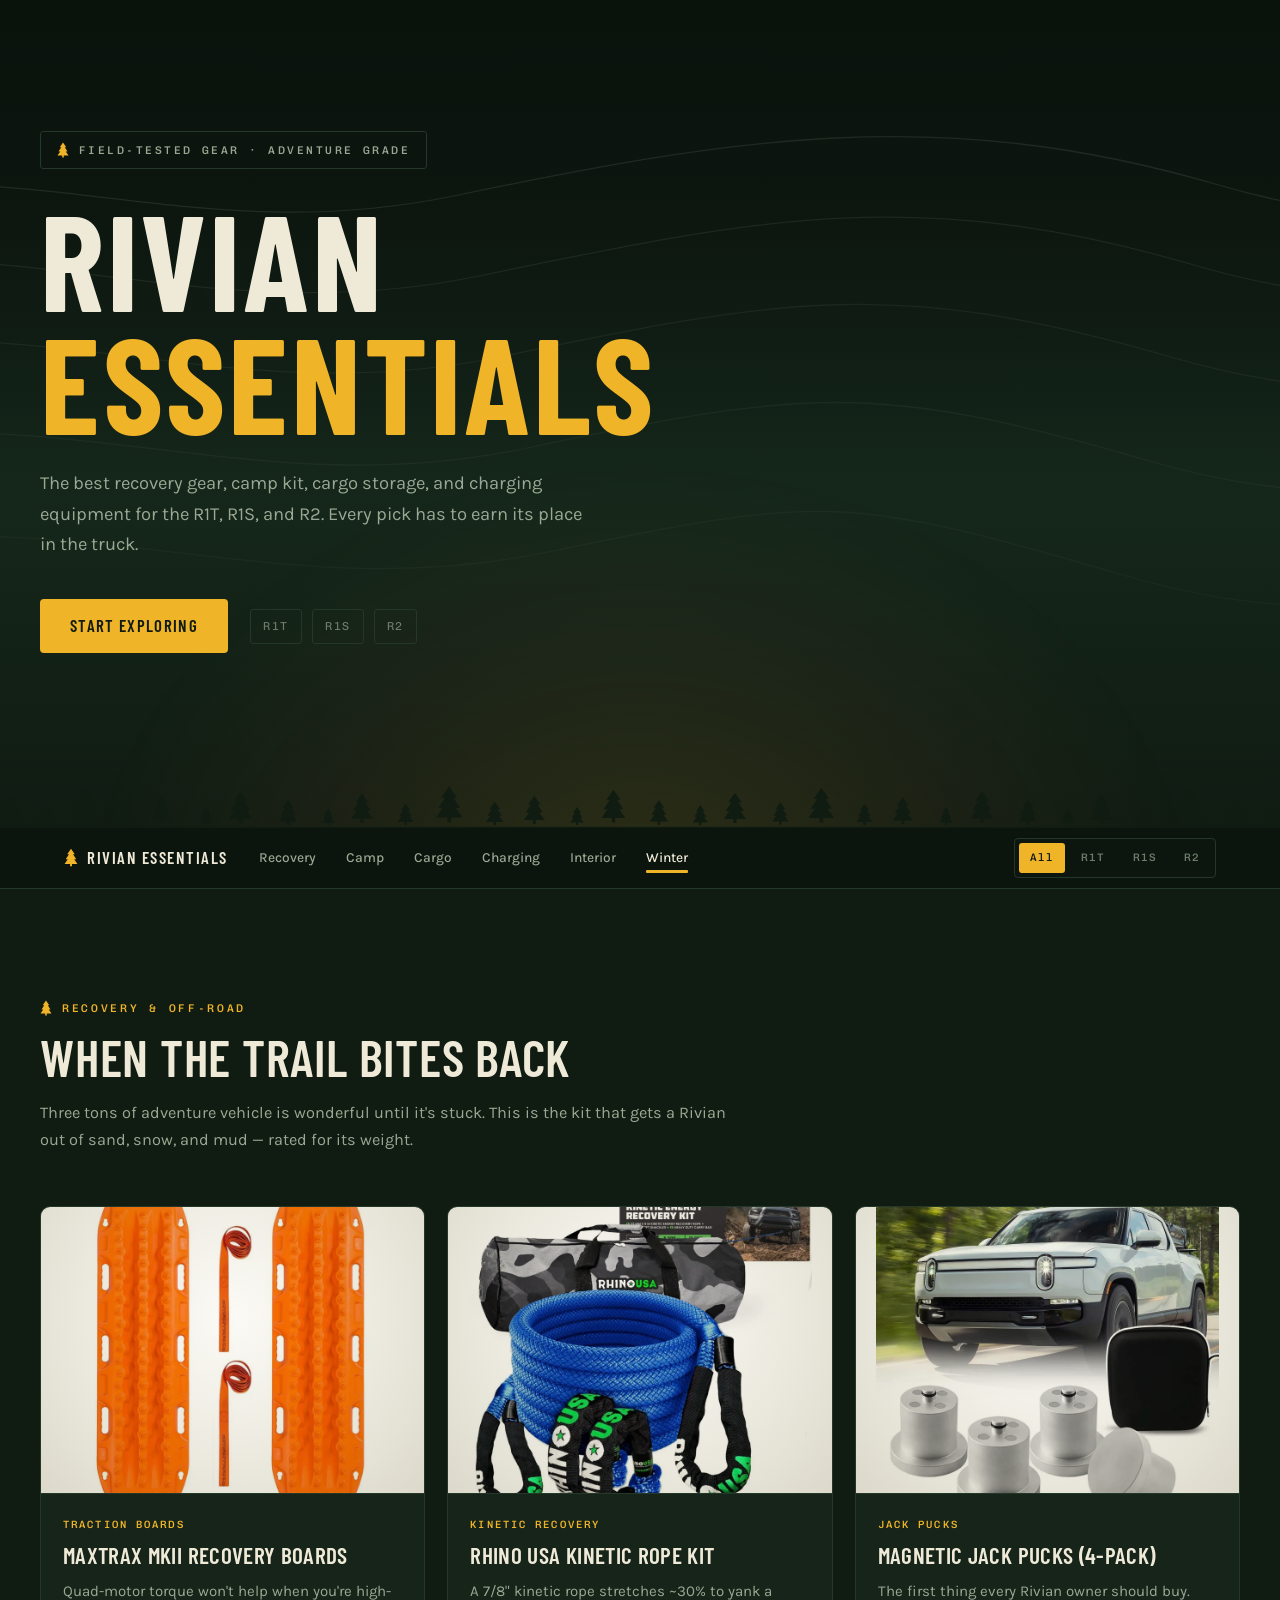
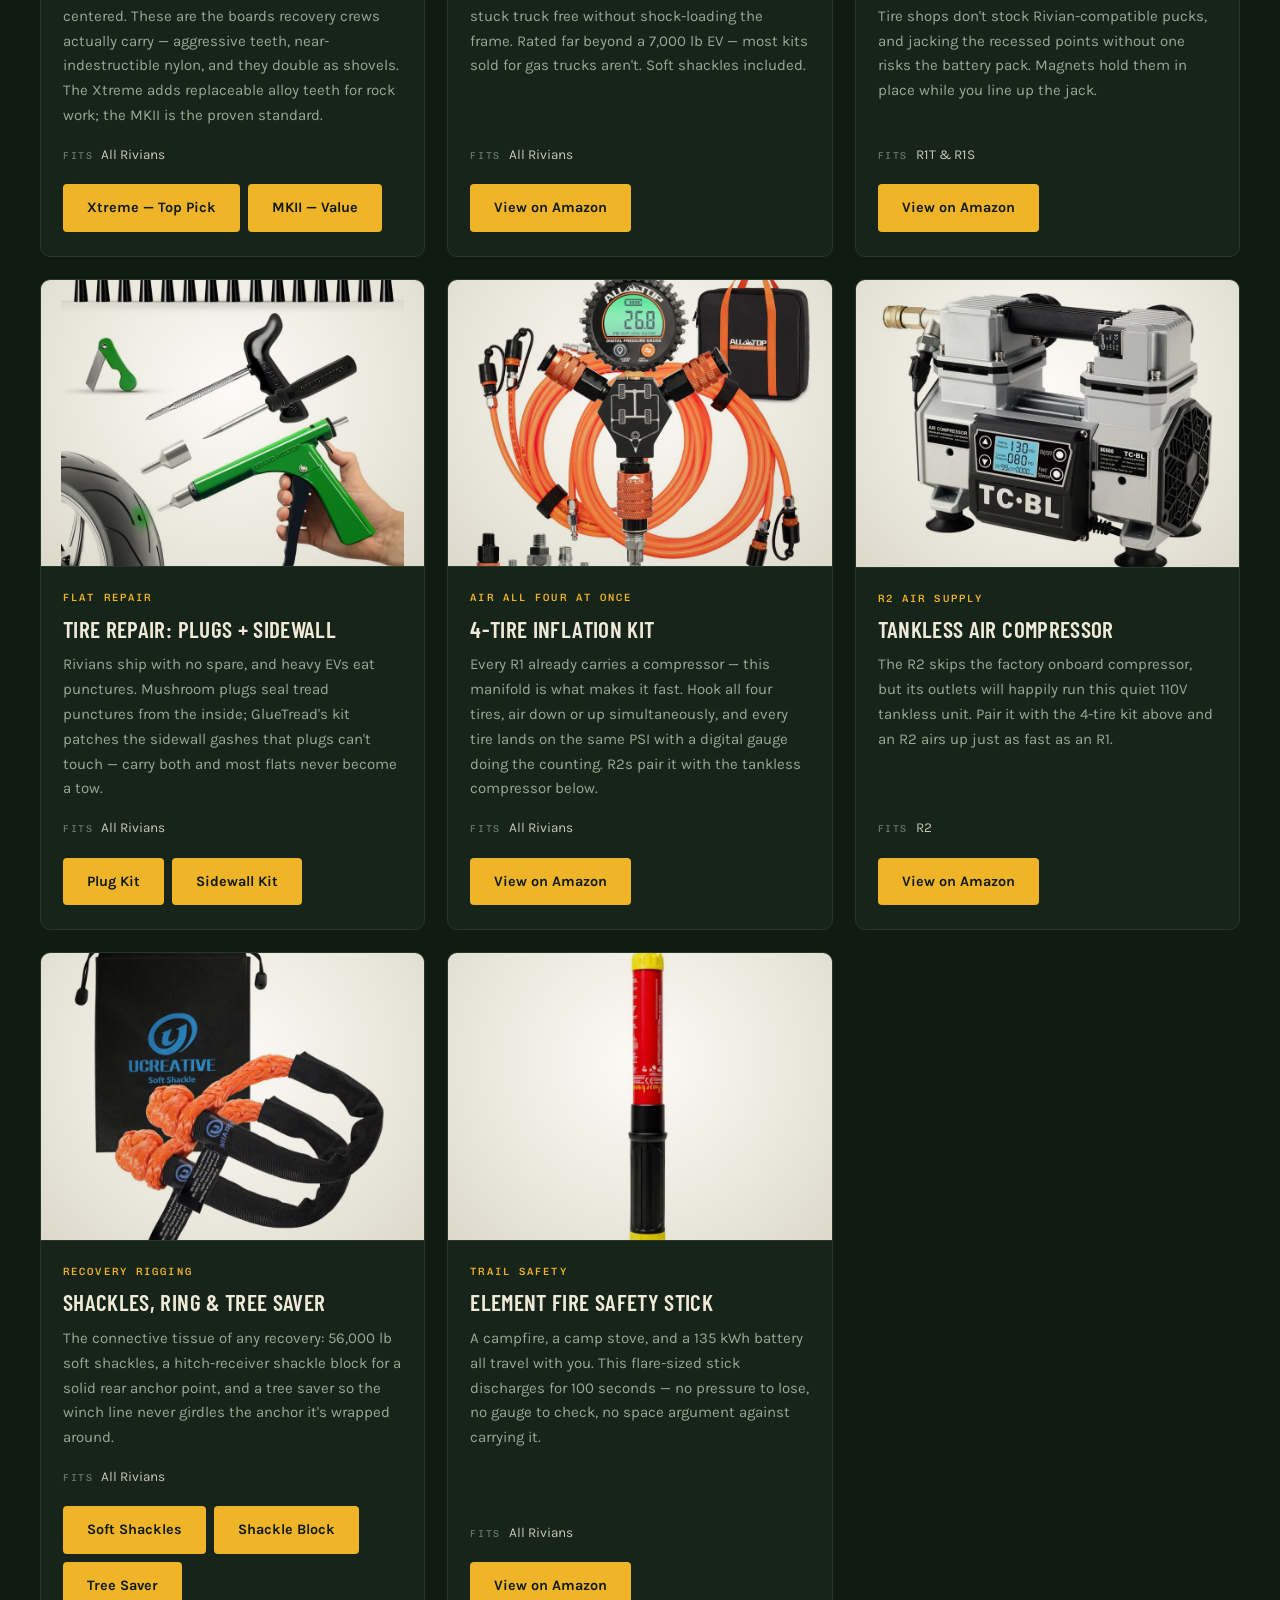
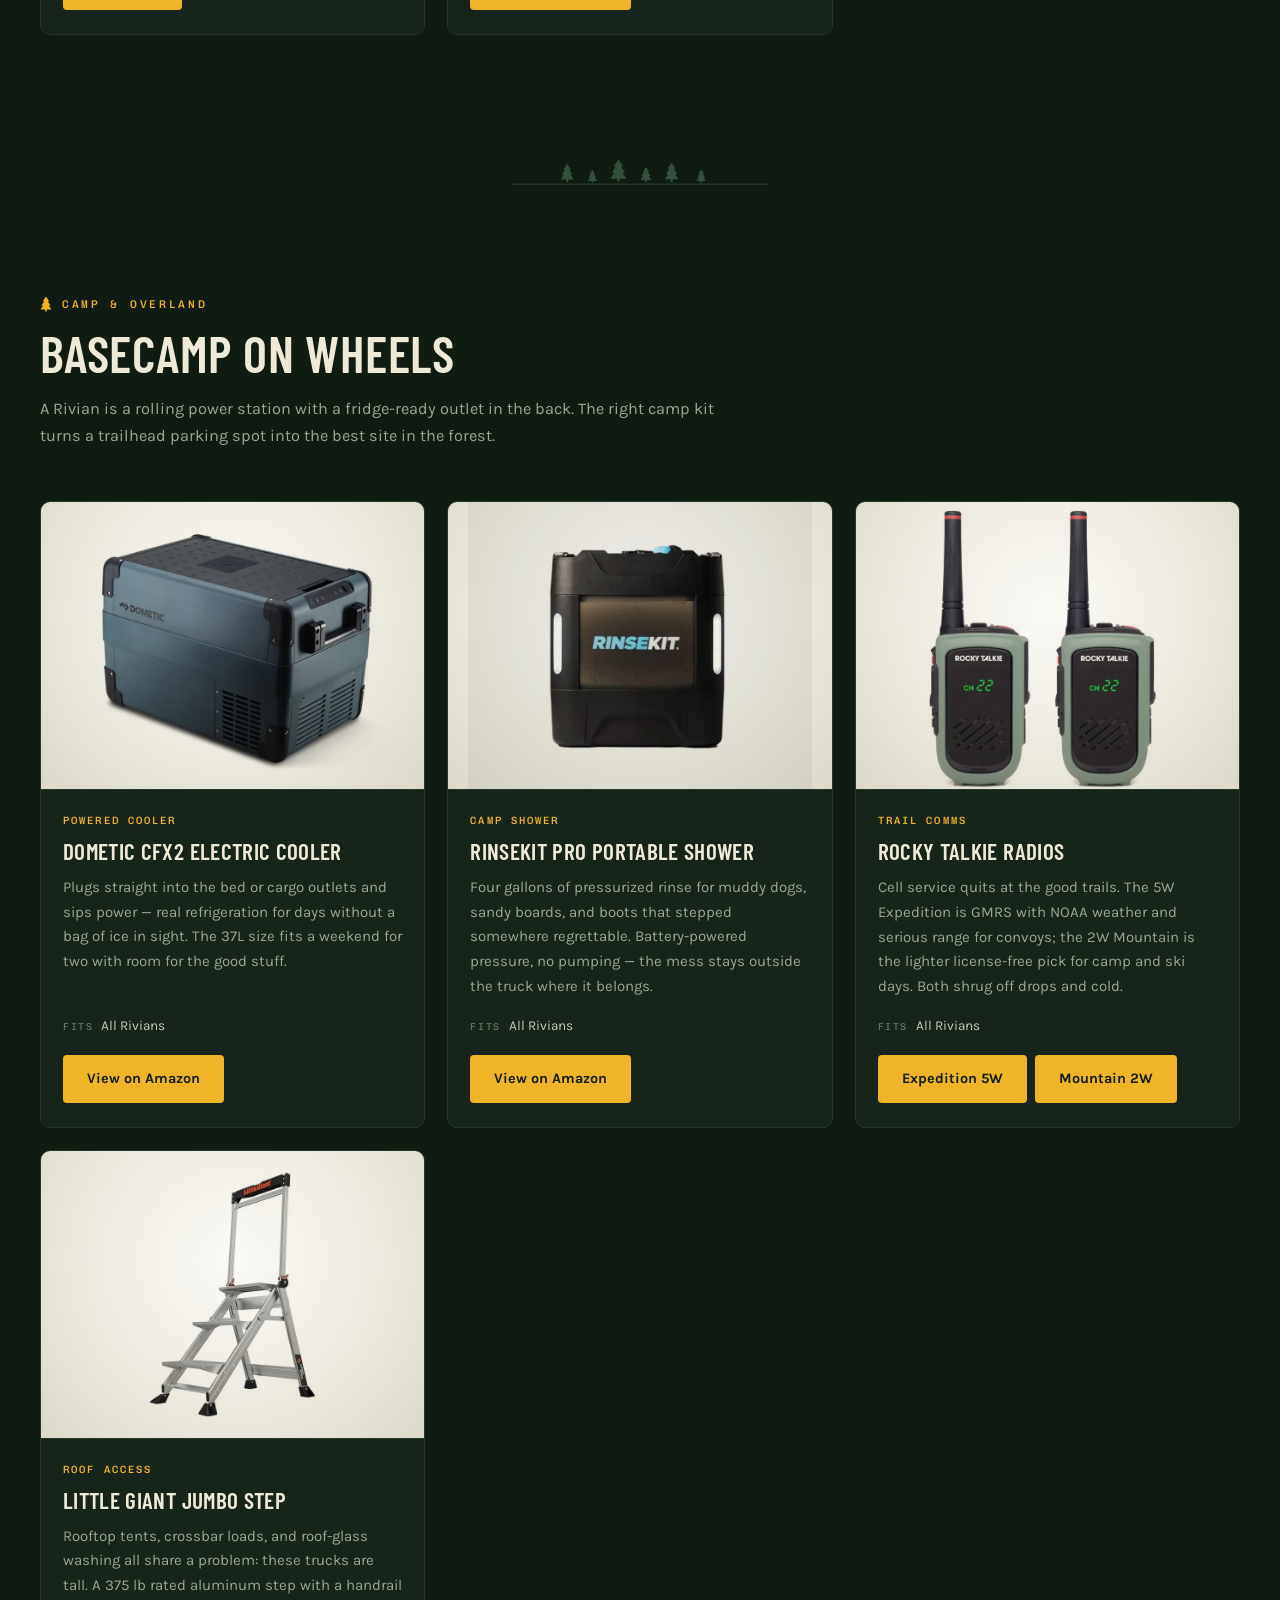
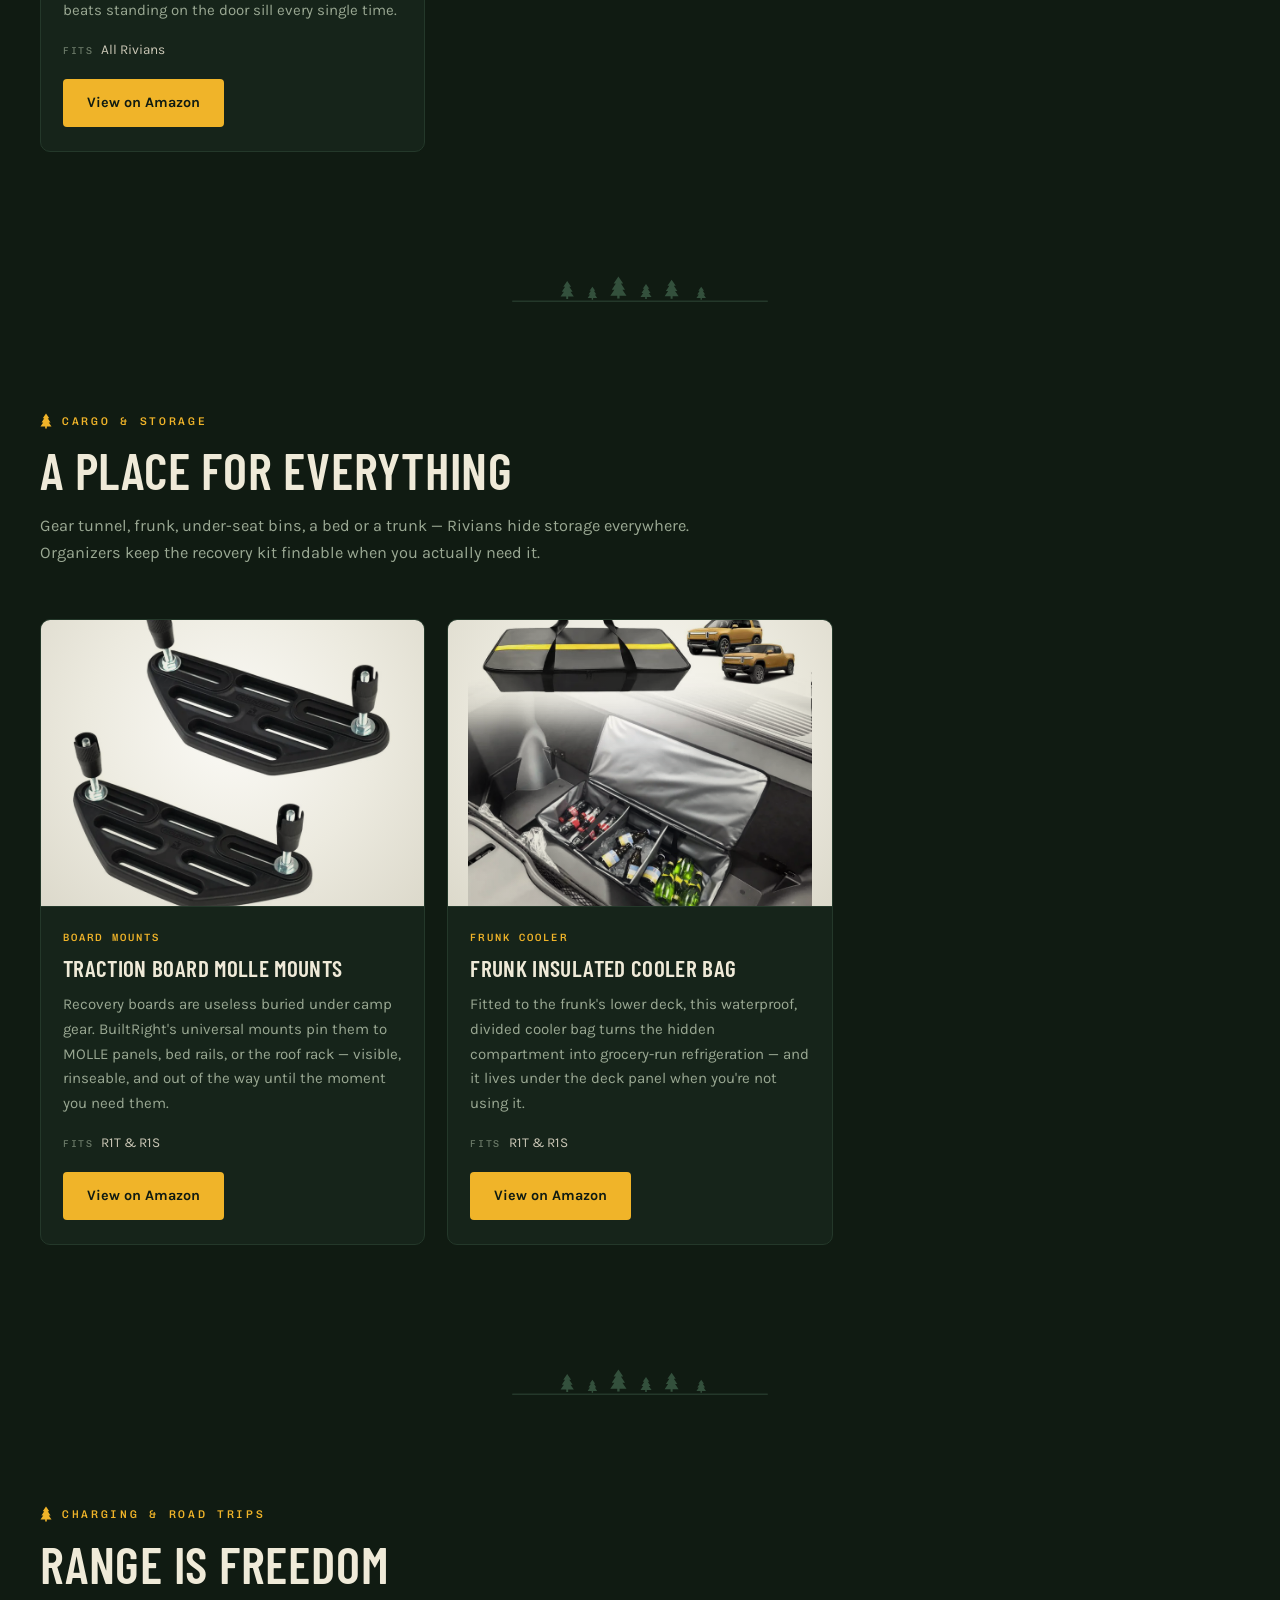
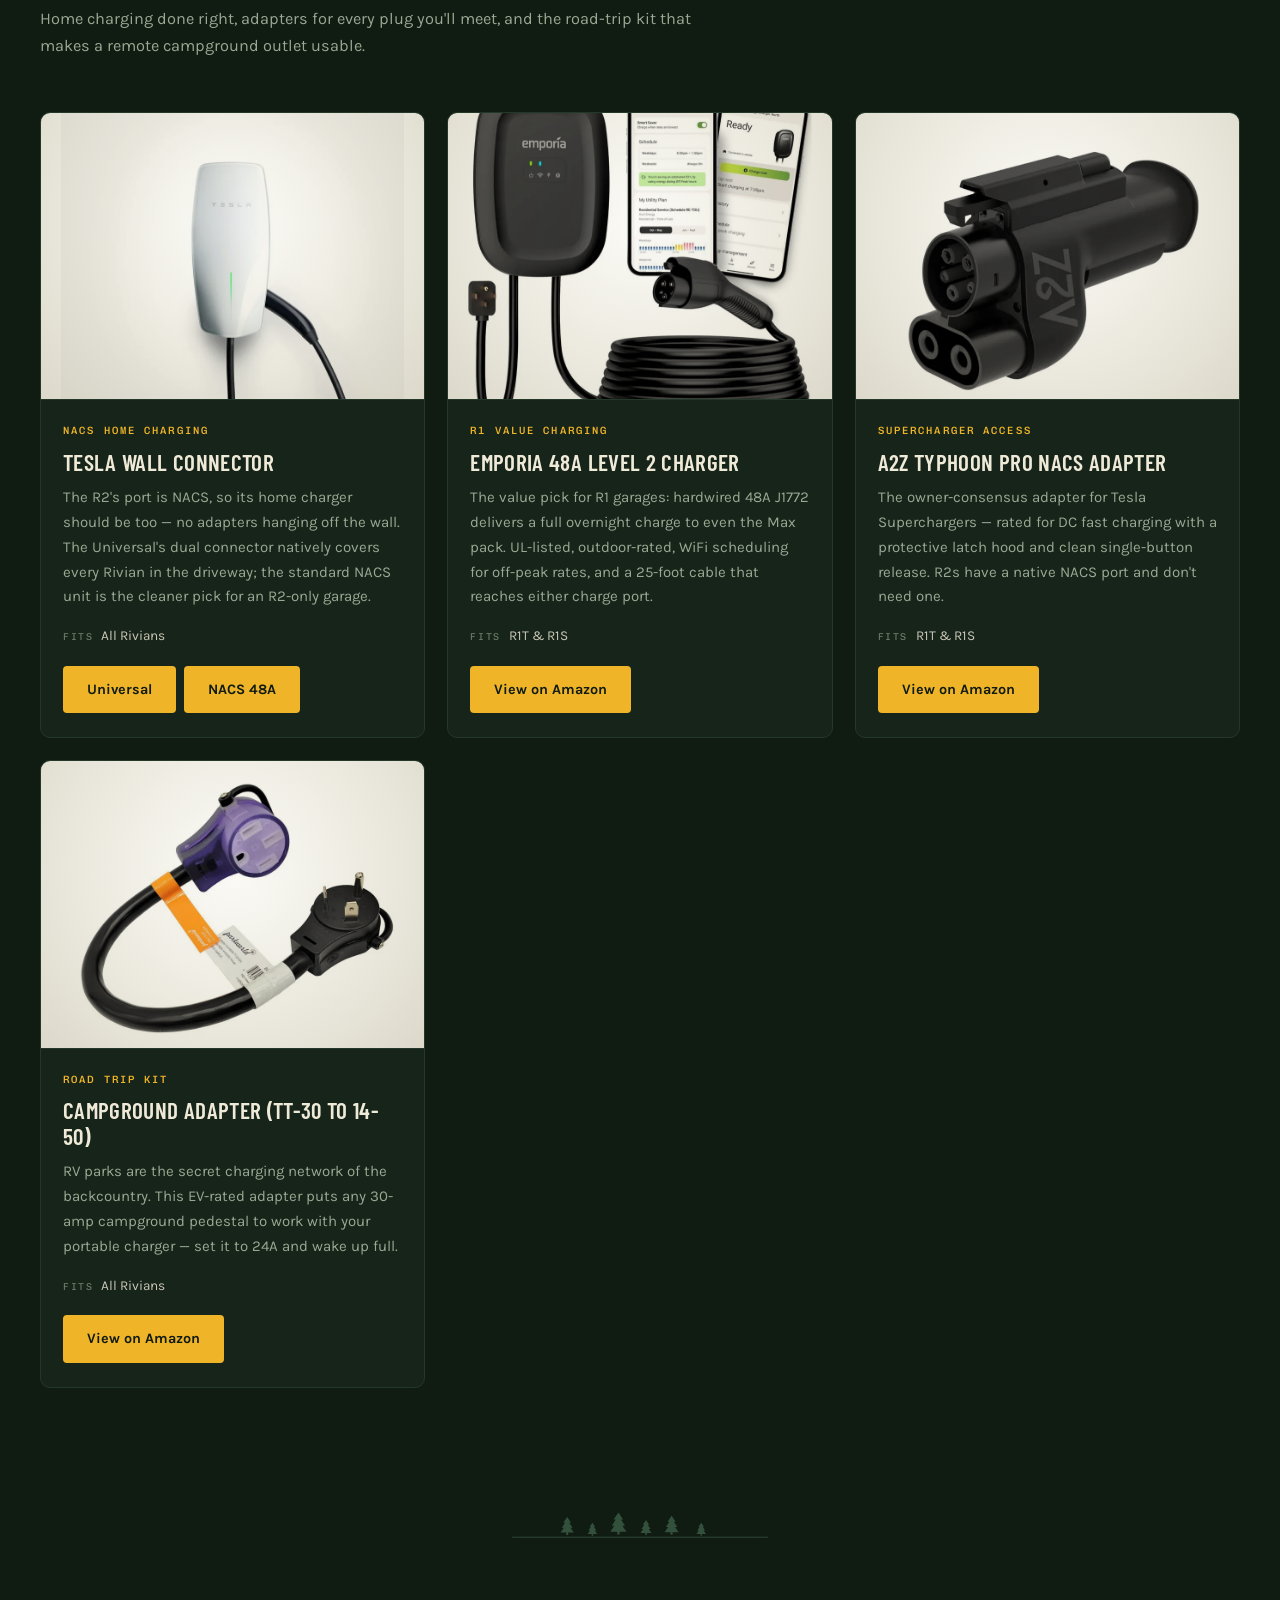
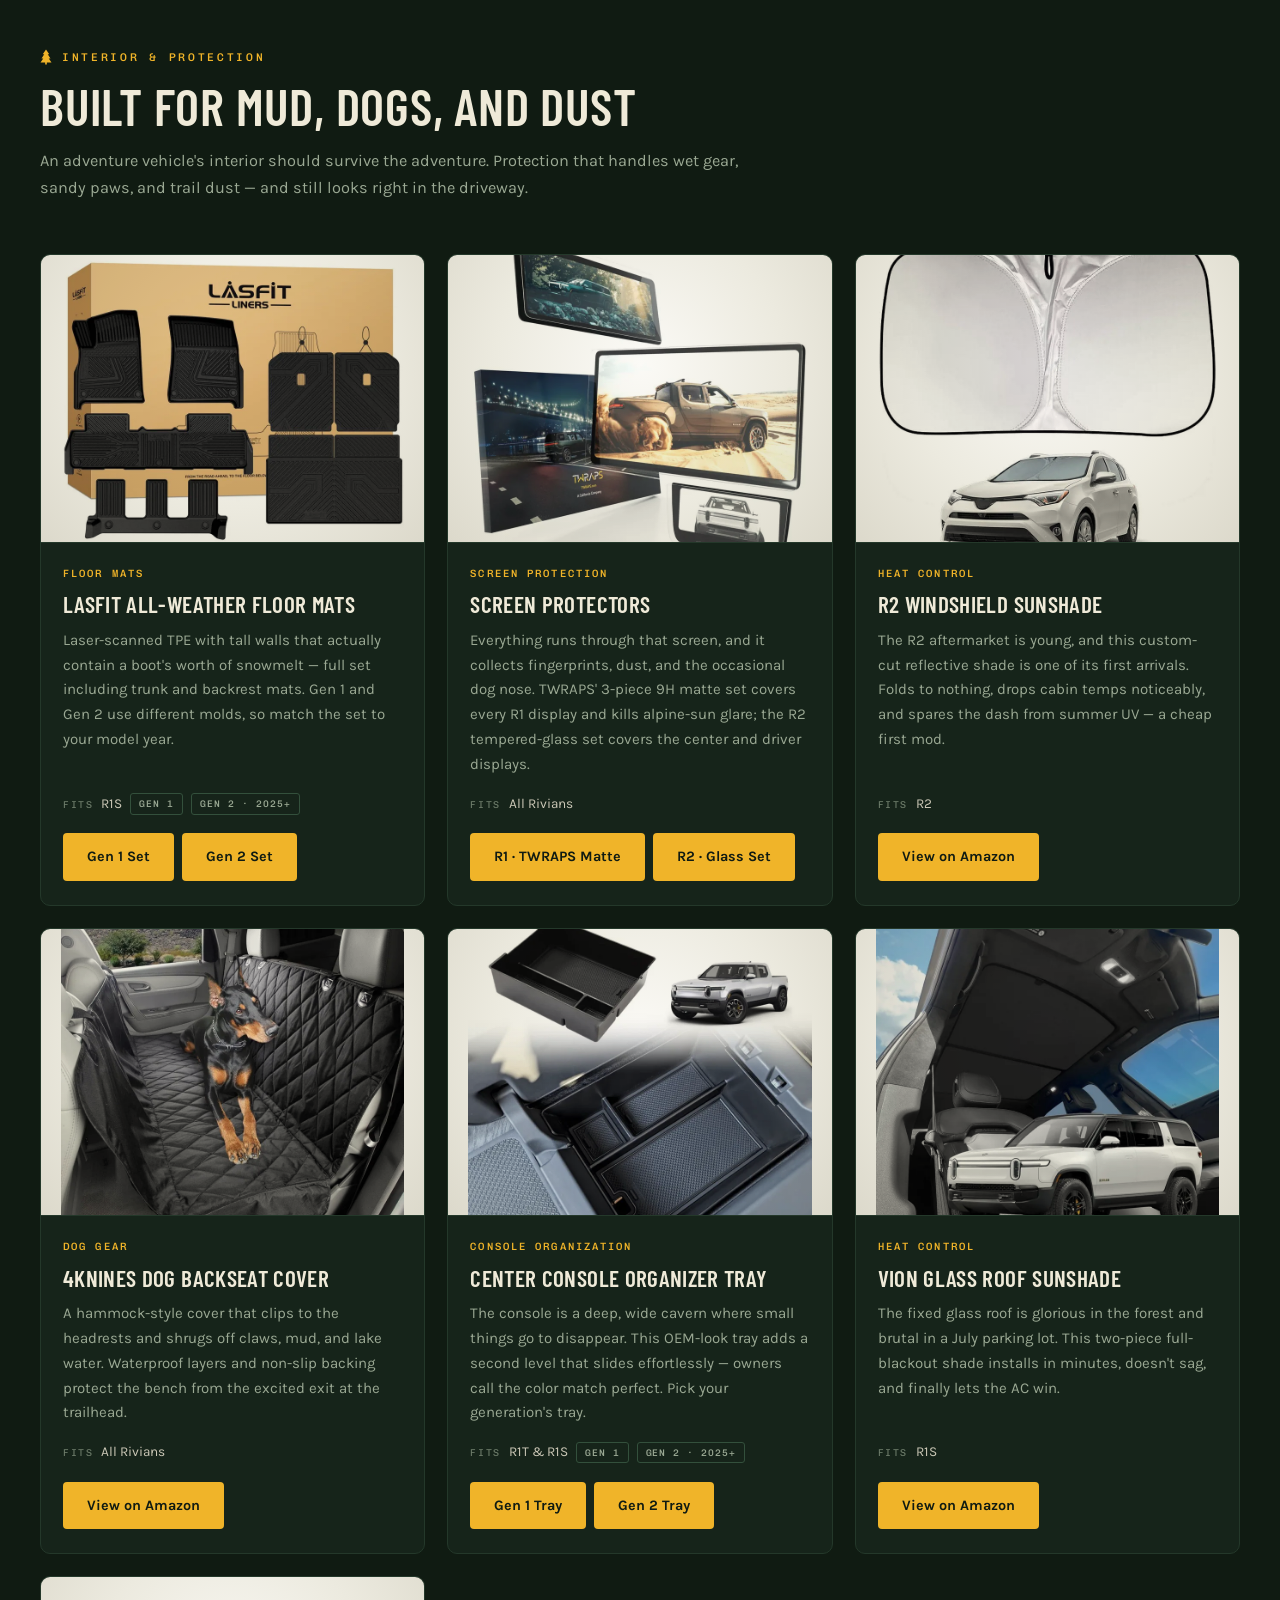
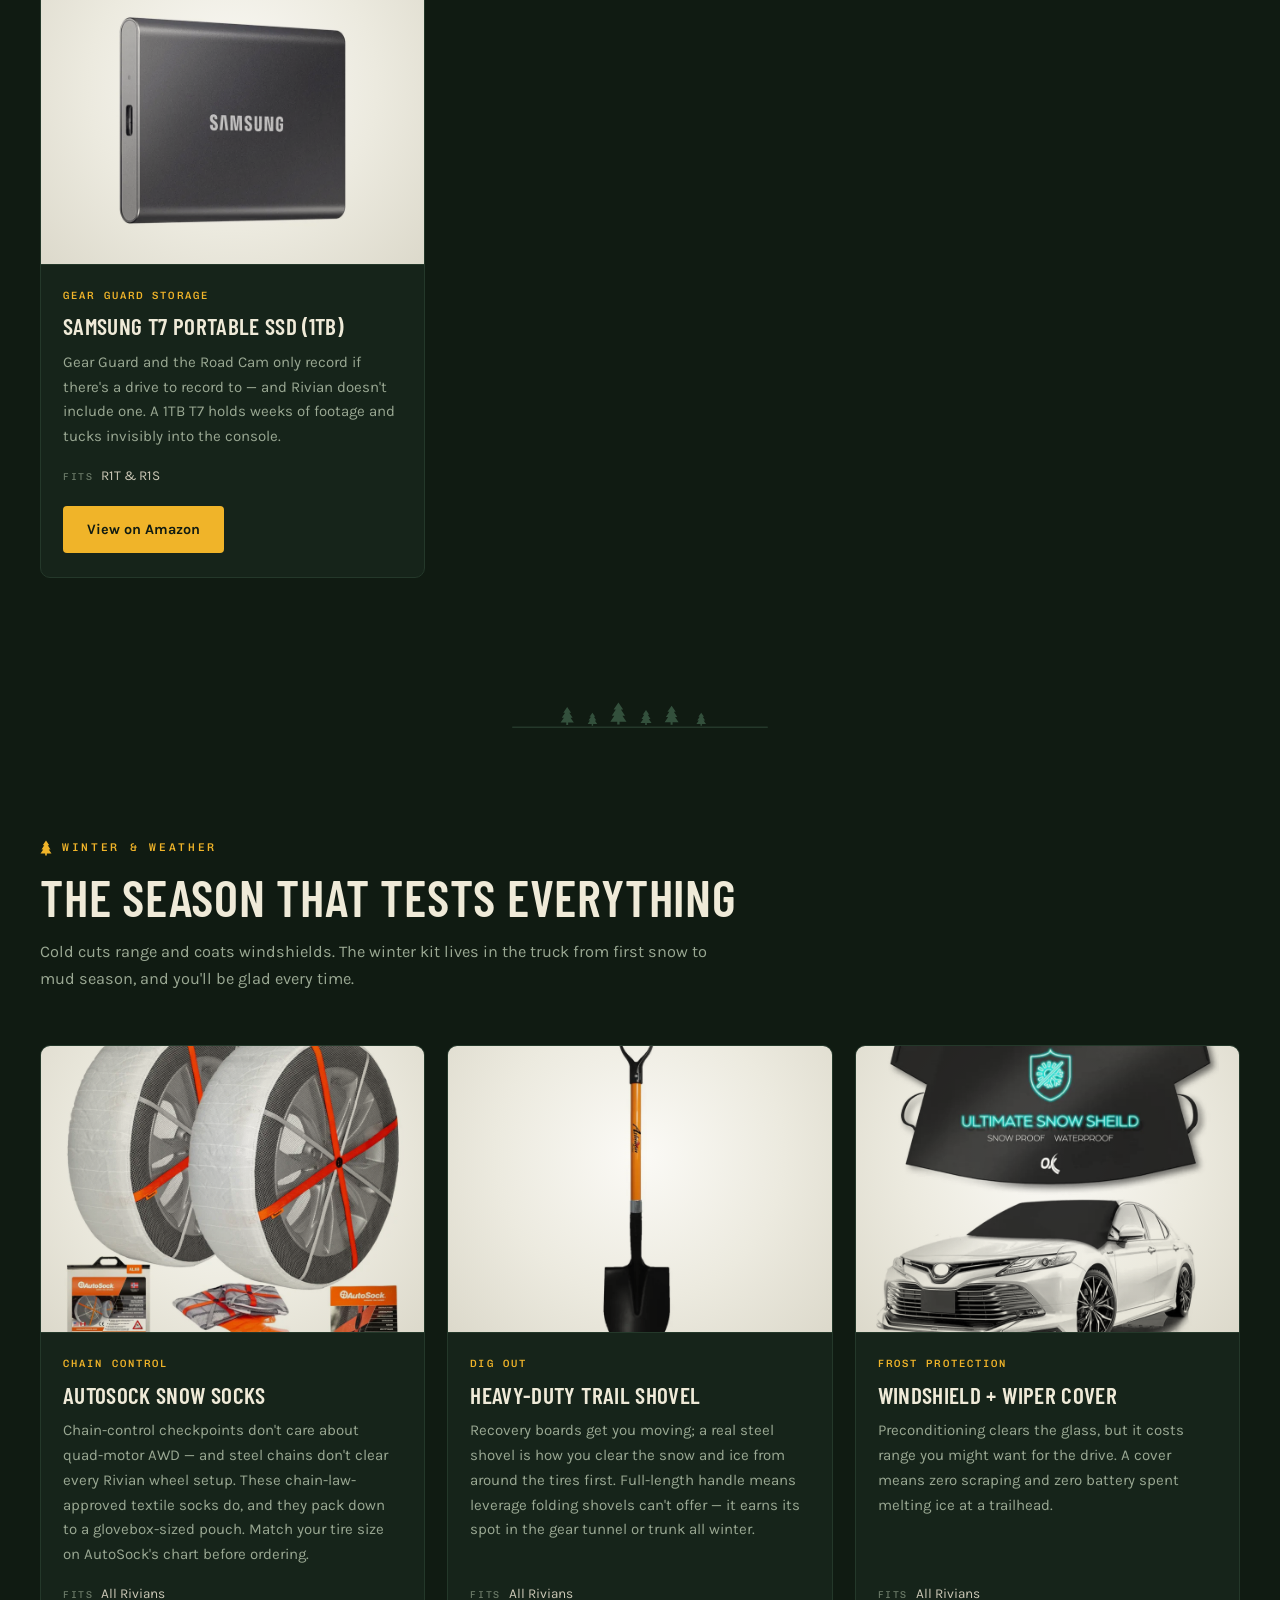
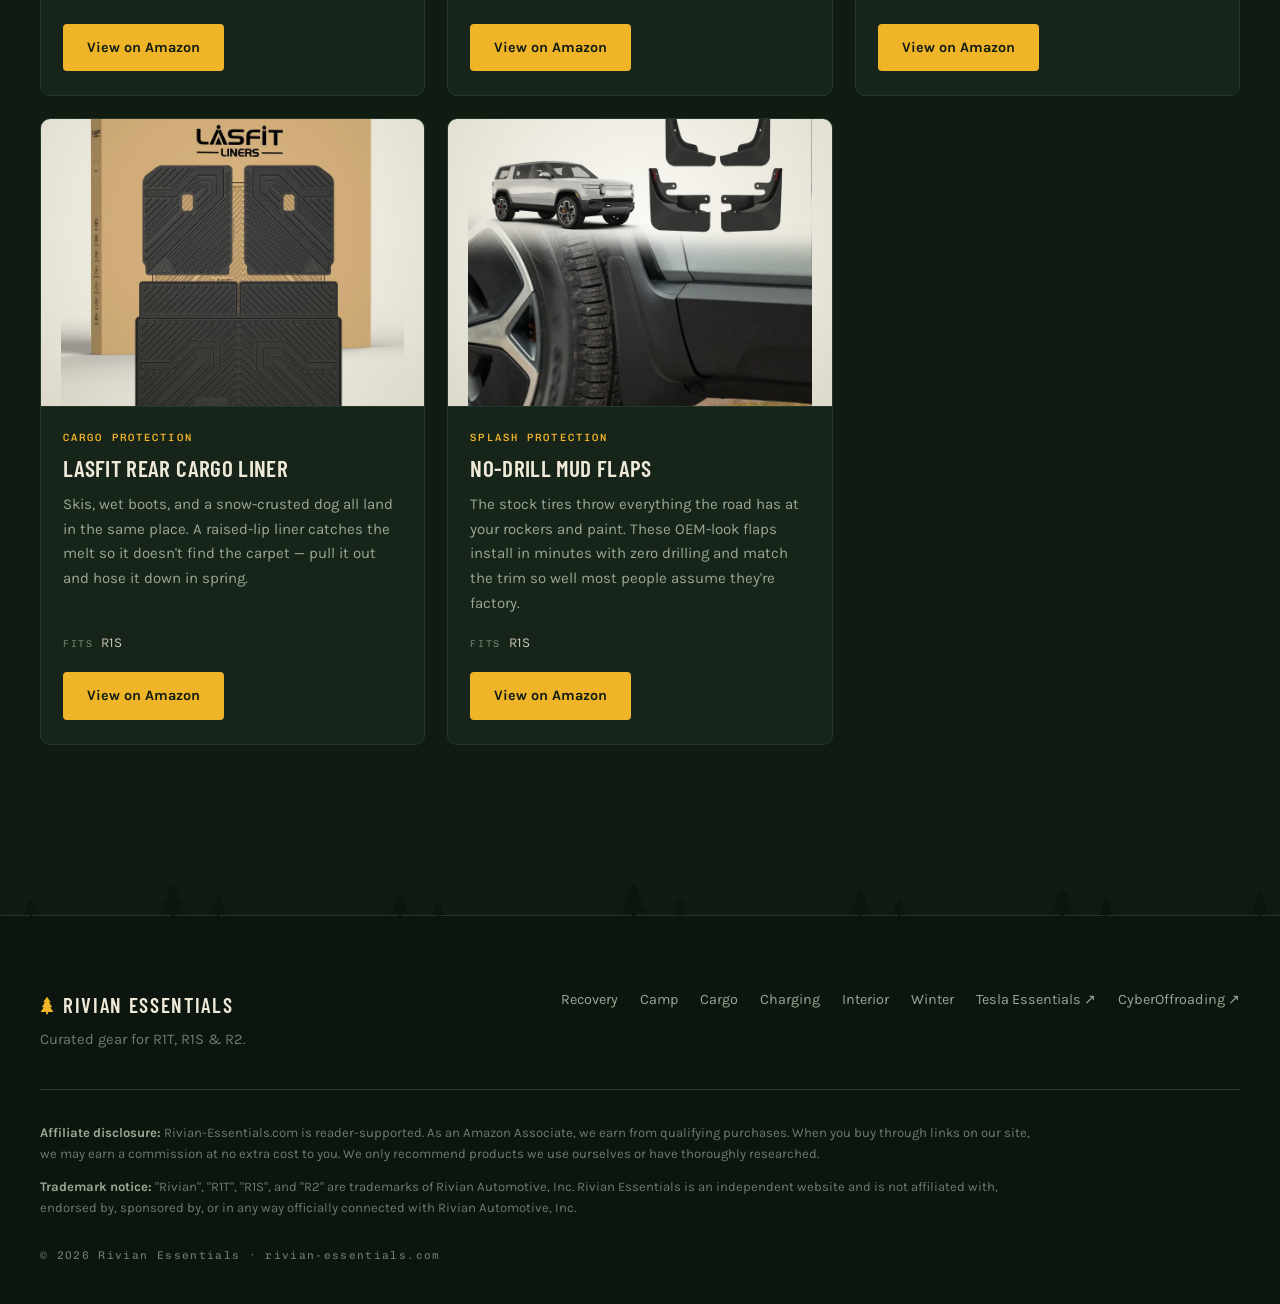
==== index.html @ c1feb4ff "Wire low-risk R2 items; correct air-down copy for onboard compressor Screen protector card gains veh" ====
<!DOCTYPE html>
<html lang="en">
<head>
  <meta charset="UTF-8">
  <meta name="viewport" content="width=device-width, initial-scale=1.0">
  <title>Rivian Essentials — Curated Gear for R1T, R1S &amp; R2</title>
  <meta name="description" content="The best accessories for Rivian R1T, R1S, and R2 — recovery gear, camp kit, cargo storage, charging, and interior protection. Curated picks that earn their place in the truck.">
  <link rel="canonical" href="https://rivian-essentials.com/">

  <!-- Open Graph -->
  <meta property="og:type" content="website">
  <meta property="og:url" content="https://rivian-essentials.com/">
  <meta property="og:title" content="Rivian Essentials — Curated Gear for R1T, R1S &amp; R2">
  <meta property="og:description" content="Recovery gear, camp kit, cargo storage, charging, and interior protection for every Rivian. Curated picks that earn their place in the truck.">
  <meta property="og:image" content="https://rivian-essentials.com/images/brand/og-image.jpg">
  <meta property="og:site_name" content="Rivian Essentials">

  <!-- Twitter Card -->
  <meta name="twitter:card" content="summary_large_image">
  <meta name="twitter:title" content="Rivian Essentials — Curated Gear for R1T, R1S &amp; R2">
  <meta name="twitter:description" content="Recovery gear, camp kit, cargo storage, charging, and interior protection for every Rivian.">
  <meta name="twitter:image" content="https://rivian-essentials.com/images/brand/og-image.jpg">

  <meta name="theme-color" content="#101b12">
  <link rel="icon" href="/favicon.svg" type="image/svg+xml">
  <link rel="apple-touch-icon" href="/apple-touch-icon.png">
  <link rel="manifest" href="/site.webmanifest">

  <!-- Fonts: Barlow Condensed (trail signage), Karla (body), Chivo Mono (labels) -->
  <link rel="preconnect" href="https://fonts.googleapis.com">
  <link rel="preconnect" href="https://fonts.gstatic.com" crossorigin>
  <link href="https://fonts.googleapis.com/css2?family=Barlow+Condensed:wght@500;600;700&family=Karla:wght@400;500;700&family=Chivo+Mono:wght@400;500&display=swap" rel="stylesheet">

  <link rel="stylesheet" href="css/style.css">

  <script type="application/ld+json">
  {
    "@context": "https://schema.org",
    "@graph": [
      {
        "@type": "WebSite",
        "@id": "https://rivian-essentials.com/#website",
        "url": "https://rivian-essentials.com/",
        "name": "Rivian Essentials",
        "description": "Curated accessories for Rivian R1T, R1S, and R2."
      },
      {
        "@type": "Organization",
        "@id": "https://rivian-essentials.com/#organization",
        "name": "Rivian Essentials",
        "url": "https://rivian-essentials.com/",
        "logo": "https://rivian-essentials.com/images/brand/og-image.jpg"
      },
      {
        "@type": "ItemList",
        "name": "Gear Categories",
        "itemListElement": [
          { "@type": "ListItem", "position": 1, "name": "Recovery & Off-Road", "url": "https://rivian-essentials.com/#recovery" },
          { "@type": "ListItem", "position": 2, "name": "Camp & Overland", "url": "https://rivian-essentials.com/#camp" },
          { "@type": "ListItem", "position": 3, "name": "Cargo & Storage", "url": "https://rivian-essentials.com/#cargo" },
          { "@type": "ListItem", "position": 4, "name": "Charging & Road Trips", "url": "https://rivian-essentials.com/#charging" },
          { "@type": "ListItem", "position": 5, "name": "Interior & Protection", "url": "https://rivian-essentials.com/#interior" },
          { "@type": "ListItem", "position": 6, "name": "Winter & Weather", "url": "https://rivian-essentials.com/#winter" }
        ]
      }
    ]
  }
  </script>
</head>
<body id="top">

  <!-- Reusable SVG symbols: the pine glyph -->
  <svg class="svg-defs" aria-hidden="true" focusable="false">
    <defs>
      <symbol id="pine" viewBox="0 0 24 32">
        <path d="M12 1 L18.5 10.5 H15.5 L21 19 H17.5 L23 27 H13.6 V31 H10.4 V27 H1 L6.5 19 H3 L8.5 10.5 H5.5 Z"/>
      </symbol>
    </defs>
  </svg>

  <!-- ============ HERO ============ -->
  <header class="hero" role="banner">
    <div class="hero__topo" aria-hidden="true">
      <!-- Topographic contour lines -->
      <svg viewBox="0 0 1440 720" preserveAspectRatio="xMidYMid slice" fill="none">
        <path class="topo-line" d="M-60,180 C180,120 320,220 560,170 S980,90 1220,160 1520,140 1560,120"/>
        <path class="topo-line" d="M-60,240 C160,190 340,290 580,240 S960,160 1200,230 1500,210 1560,190"/>
        <path class="topo-line" d="M-60,310 C200,260 360,360 600,310 S940,240 1180,310 1480,290 1560,270"/>
        <path class="topo-line" d="M-60,390 C220,340 380,440 620,390 S920,330 1160,400 1460,380 1560,360"/>
        <path class="topo-line" d="M-60,480 C240,430 400,530 640,480 S900,430 1140,500 1440,480 1560,460"/>
      </svg>
    </div>
    <div class="hero__dusk" aria-hidden="true"></div>

    <div class="hero__content">
      <p class="hero__eyebrow"><svg class="glyph" aria-hidden="true"><use href="#pine"/></svg> Field-tested gear · Adventure grade</p>
      <h1 class="hero__title">Rivian<br><span class="hero__title-accent">Essentials</span></h1>
      <p class="hero__sub">The best recovery gear, camp kit, cargo storage, and charging equipment for the R1T, R1S, and R2. Every pick has to earn its place in the truck.</p>
      <nav class="hero__vehicles" aria-label="Jump to gear for your Rivian">
        <a href="#recovery" class="hero-pill">Start exploring</a>
        <span class="hero__vehicle-tags">
          <span class="vehicle-tag">R1T</span>
          <span class="vehicle-tag">R1S</span>
          <span class="vehicle-tag">R2</span>
        </span>
      </nav>
    </div>

    <!-- Signature: treeline ridge along the hero's bottom edge -->
    <div class="treeline treeline--hero" aria-hidden="true">
      <svg viewBox="0 0 1440 64" preserveAspectRatio="xMidYMax slice">
        <g class="treeline__trees">
          <use href="#pine" x="8"    y="22" width="26" height="42"/>
          <use href="#pine" x="52"   y="34" width="18" height="30"/>
          <use href="#pine" x="88"   y="12" width="30" height="52"/>
          <use href="#pine" x="140"  y="30" width="20" height="34"/>
          <use href="#pine" x="176"  y="20" width="24" height="44"/>
          <use href="#pine" x="230"  y="36" width="16" height="28"/>
          <use href="#pine" x="262"  y="16" width="28" height="48"/>
          <use href="#pine" x="318"  y="28" width="22" height="36"/>
          <use href="#pine" x="366"  y="38" width="15" height="26"/>
          <use href="#pine" x="398"  y="18" width="26" height="46"/>
          <use href="#pine" x="450"  y="32" width="19" height="32"/>
          <use href="#pine" x="492"  y="10" width="32" height="54"/>
          <use href="#pine" x="548"  y="30" width="21" height="34"/>
          <use href="#pine" x="590"  y="22" width="25" height="42"/>
          <use href="#pine" x="642"  y="36" width="16" height="28"/>
          <use href="#pine" x="676"  y="14" width="29" height="50"/>
          <use href="#pine" x="730"  y="28" width="22" height="36"/>
          <use href="#pine" x="778"  y="34" width="18" height="30"/>
          <use href="#pine" x="812"  y="18" width="27" height="46"/>
          <use href="#pine" x="866"  y="30" width="20" height="34"/>
          <use href="#pine" x="906"  y="12" width="31" height="52"/>
          <use href="#pine" x="960"  y="32" width="19" height="32"/>
          <use href="#pine" x="1000" y="24" width="24" height="40"/>
          <use href="#pine" x="1052" y="36" width="16" height="28"/>
          <use href="#pine" x="1086" y="16" width="28" height="48"/>
          <use href="#pine" x="1140" y="28" width="22" height="36"/>
          <use href="#pine" x="1188" y="38" width="15" height="26"/>
          <use href="#pine" x="1220" y="20" width="26" height="44"/>
          <use href="#pine" x="1272" y="30" width="20" height="34"/>
          <use href="#pine" x="1314" y="10" width="32" height="54"/>
          <use href="#pine" x="1370" y="26" width="23" height="38"/>
          <use href="#pine" x="1416" y="34" width="18" height="30"/>
        </g>
        <rect class="treeline__ground" x="0" y="62" width="1440" height="2"/>
      </svg>
    </div>
  </header>

  <!-- ============ STICKY NAV ============ -->
  <nav class="category-nav" aria-label="Gear categories">
    <div class="category-nav__inner">
      <a href="#top" class="category-nav__brand" aria-label="Rivian Essentials — back to top">
        <svg class="glyph glyph--brand" aria-hidden="true"><use href="#pine"/></svg>
        <span>Rivian&nbsp;Essentials</span>
      </a>
      <div class="category-nav__pills" role="list">
        <a href="#recovery" class="nav-pill" role="listitem">Recovery</a>
        <a href="#camp" class="nav-pill" role="listitem">Camp</a>
        <a href="#cargo" class="nav-pill" role="listitem">Cargo</a>
        <a href="#charging" class="nav-pill" role="listitem">Charging</a>
        <a href="#interior" class="nav-pill" role="listitem">Interior</a>
        <a href="#winter" class="nav-pill" role="listitem">Winter</a>
      </div>
      <div class="category-nav__filter" role="group" aria-label="Filter gear by vehicle">
        <button class="filter-chip is-active" data-filter="all" type="button">All</button>
        <button class="filter-chip" data-filter="r1t" type="button">R1T</button>
        <button class="filter-chip" data-filter="r1s" type="button">R1S</button>
        <button class="filter-chip" data-filter="r2" type="button">R2</button>
      </div>
    </div>
  </nav>

  <main>

    <!-- ============ RECOVERY & OFF-ROAD ============ -->
    <section class="section" id="recovery" aria-labelledby="recovery-title">
      <div class="section__inner">
        <div class="section__header">
          <p class="section__eyebrow"><svg class="glyph" aria-hidden="true"><use href="#pine"/></svg> Recovery &amp; Off-Road</p>
          <h2 id="recovery-title">When the trail bites back</h2>
          <p class="section__lede">Three tons of adventure vehicle is wonderful until it's stuck. This is the kit that gets a Rivian out of sand, snow, and mud — rated for its weight.</p>
        </div>
        <div class="product-grid">

          <!--
            PRODUCT CARD TEMPLATE — copy any card in this grid to add a product.
            data-fits: space-separated list of "r1t", "r1s", "r2" (used by the vehicle filter).
            data-gen: for gen-sensitive R1 products only — "g1" (2022-2024), "g2" (2025+),
              or "g1 g2" when both gens are covered by separate SKUs. Omit if gen doesn't
              matter. Pair it with visible badges on the fits line:
                <span class="gen-badge">Gen 1</span> <span class="gen-badge">Gen 2 &middot; 2025+</span>
            Images live at images/products/SLUG/photo-800.{webp,jpg} (800px wide).
            Links are direct: https://www.amazon.com/dp/ASIN?tag=kchau06-20 with
              rel="nofollow sponsored noopener noreferrer".
            For gen-split or paired products, wrap multiple .cta-button in
              <div class="product-card__ctas">.
          -->
          <article class="product-card" data-fits="r1t r1s r2">
            <div class="product-card__image">
              <picture>
                <source srcset="images/products/maxtrax-mkii/photo-800.webp" type="image/webp">
                <img src="images/products/maxtrax-mkii/photo-800.jpg" alt="MAXTRAX MKII recovery board in safety orange" width="800" height="800" loading="lazy" decoding="async">
              </picture>
            </div>
            <div class="product-card__info">
              <p class="product-card__kicker">Traction Boards</p>
              <h3>MAXTRAX MKII Recovery Boards</h3>
              <p class="product-card__review">Quad-motor torque won't help when you're high-centered. These are the boards recovery crews actually carry — aggressive teeth, near-indestructible nylon, and they double as shovels. The Xtreme adds replaceable alloy teeth for rock work; the MKII is the proven standard.</p>
              <p class="product-card__fits"><span class="product-card__fits-label">Fits</span> All Rivians</p>
              <div class="product-card__ctas">
                <a href="https://www.amazon.com/dp/B0B9QBHCRP?tag=kchau06-20" class="cta-button" target="_blank" rel="nofollow sponsored noopener noreferrer">Xtreme — Top Pick</a>
                <a href="https://www.amazon.com/dp/B00HYCVSW6?tag=kchau06-20" class="cta-button" target="_blank" rel="nofollow sponsored noopener noreferrer">MKII — Value</a>
              </div>
            </div>
          </article>

          <article class="product-card" data-fits="r1t r1s r2">
            <div class="product-card__image">
              <picture>
                <source srcset="images/products/kinetic-rope-kit/photo-800.webp" type="image/webp">
                <img src="images/products/kinetic-rope-kit/photo-800.jpg" alt="Rhino USA kinetic recovery rope kit with soft shackles" width="800" height="800" loading="lazy" decoding="async">
              </picture>
            </div>
            <div class="product-card__info">
              <p class="product-card__kicker">Kinetic Recovery</p>
              <h3>Rhino USA Kinetic Rope Kit</h3>
              <p class="product-card__review">A 7/8" kinetic rope stretches ~30% to yank a stuck truck free without shock-loading the frame. Rated far beyond a 7,000 lb EV — most kits sold for gas trucks aren't. Soft shackles included.</p>
              <p class="product-card__fits"><span class="product-card__fits-label">Fits</span> All Rivians</p>
              <a href="https://www.amazon.com/dp/B0BV15XNN7?tag=kchau06-20" class="cta-button" target="_blank" rel="nofollow sponsored noopener noreferrer">View on Amazon</a>
            </div>
          </article>

          <article class="product-card" data-fits="r1t r1s">
            <div class="product-card__image">
              <picture>
                <source srcset="images/products/jack-pucks/photo-800.webp" type="image/webp">
                <img src="images/products/jack-pucks/photo-800.jpg" alt="Magnetic jack puck lifting pads for Rivian R1T and R1S, 4 pack" width="800" height="800" loading="lazy" decoding="async">
              </picture>
            </div>
            <div class="product-card__info">
              <p class="product-card__kicker">Jack Pucks</p>
              <h3>Magnetic Jack Pucks (4-Pack)</h3>
              <p class="product-card__review">The first thing every Rivian owner should buy. Tire shops don't stock Rivian-compatible pucks, and jacking the recessed points without one risks the battery pack. Magnets hold them in place while you line up the jack.</p>
              <p class="product-card__fits"><span class="product-card__fits-label">Fits</span> R1T &amp; R1S</p>
              <a href="https://www.amazon.com/dp/B0CJQVMRQD?tag=kchau06-20" class="cta-button" target="_blank" rel="nofollow sponsored noopener noreferrer">View on Amazon</a>
            </div>
          </article>

          <article class="product-card" data-fits="r1t r1s r2">
            <div class="product-card__image">
              <picture>
                <source srcset="images/products/tire-plug-kit/photo-800.webp" type="image/webp">
                <img src="images/products/tire-plug-kit/photo-800.jpg" alt="Mushroom-plug tubeless tire puncture repair kit" width="800" height="800" loading="lazy" decoding="async">
              </picture>
            </div>
            <div class="product-card__info">
              <p class="product-card__kicker">Flat Repair</p>
              <h3>Tire Repair: Plugs + Sidewall</h3>
              <p class="product-card__review">Rivians ship with no spare, and heavy EVs eat punctures. Mushroom plugs seal tread punctures from the inside; GlueTread's kit patches the sidewall gashes that plugs can't touch — carry both and most flats never become a tow.</p>
              <p class="product-card__fits"><span class="product-card__fits-label">Fits</span> All Rivians</p>
              <div class="product-card__ctas">
                <a href="https://www.amazon.com/dp/B08BNPMS87?tag=kchau06-20" class="cta-button" target="_blank" rel="nofollow sponsored noopener noreferrer">Plug Kit</a>
                <a href="https://www.amazon.com/dp/B0CVC2RZFY?tag=kchau06-20" class="cta-button" target="_blank" rel="nofollow sponsored noopener noreferrer">Sidewall Kit</a>
              </div>
            </div>
          </article>

          <article class="product-card" data-fits="r1t r1s r2">
            <div class="product-card__image">
              <picture>
                <source srcset="images/products/four-tire-inflation/photo-800.webp" type="image/webp">
                <img src="images/products/four-tire-inflation/photo-800.jpg" alt="ALL-TOP 4-tire inflation and deflation system with digital gauge" width="800" height="800" loading="lazy" decoding="async">
              </picture>
            </div>
            <div class="product-card__info">
              <p class="product-card__kicker">Air All Four At Once</p>
              <h3>4-Tire Inflation Kit</h3>
              <p class="product-card__review">Every R1 already carries a compressor — this manifold is what makes it fast. Hook all four tires, air down or up simultaneously, and every tire lands on the same PSI with a digital gauge doing the counting. R2s pair it with the tankless compressor below.</p>
              <p class="product-card__fits"><span class="product-card__fits-label">Fits</span> All Rivians</p>
              <a href="https://www.amazon.com/dp/B0D7PTNM9B?tag=kchau06-20" class="cta-button" target="_blank" rel="nofollow sponsored noopener noreferrer">View on Amazon</a>
            </div>
          </article>

          <article class="product-card" data-fits="r2">
            <div class="product-card__image">
              <picture>
                <source srcset="images/products/tankless-compressor/photo-800.webp" type="image/webp">
                <img src="images/products/tankless-compressor/photo-800.jpg" alt="Portable tankless 110V air compressor" width="800" height="800" loading="lazy" decoding="async">
              </picture>
            </div>
            <div class="product-card__info">
              <p class="product-card__kicker">R2 Air Supply</p>
              <h3>Tankless Air Compressor</h3>
              <p class="product-card__review">The R2 skips the factory onboard compressor, but its outlets will happily run this quiet 110V tankless unit. Pair it with the 4-tire kit above and an R2 airs up just as fast as an R1.</p>
              <p class="product-card__fits"><span class="product-card__fits-label">Fits</span> R2</p>
              <a href="https://www.amazon.com/dp/B07YTKQLVK?tag=kchau06-20" class="cta-button" target="_blank" rel="nofollow sponsored noopener noreferrer">View on Amazon</a>
            </div>
          </article>

          <article class="product-card" data-fits="r1t r1s r2">
            <div class="product-card__image">
              <picture>
                <source srcset="images/products/recovery-rigging/photo-800.webp" type="image/webp">
                <img src="images/products/recovery-rigging/photo-800.jpg" alt="Synthetic soft shackles rated to 56,000 pounds" width="800" height="800" loading="lazy" decoding="async">
              </picture>
            </div>
            <div class="product-card__info">
              <p class="product-card__kicker">Recovery Rigging</p>
              <h3>Shackles, Ring &amp; Tree Saver</h3>
              <p class="product-card__review">The connective tissue of any recovery: 56,000 lb soft shackles, a hitch-receiver shackle block for a solid rear anchor point, and a tree saver so the winch line never girdles the anchor it's wrapped around.</p>
              <p class="product-card__fits"><span class="product-card__fits-label">Fits</span> All Rivians</p>
              <div class="product-card__ctas">
                <a href="https://www.amazon.com/dp/B0BGZ3P4CP?tag=kchau06-20" class="cta-button" target="_blank" rel="nofollow sponsored noopener noreferrer">Soft Shackles</a>
                <a href="https://www.amazon.com/dp/B077FLTHLD?tag=kchau06-20" class="cta-button" target="_blank" rel="nofollow sponsored noopener noreferrer">Shackle Block</a>
                <a href="https://www.amazon.com/dp/B073VVTY7V?tag=kchau06-20" class="cta-button" target="_blank" rel="nofollow sponsored noopener noreferrer">Tree Saver</a>
              </div>
            </div>
          </article>

          <article class="product-card" data-fits="r1t r1s r2">
            <div class="product-card__image">
              <picture>
                <source srcset="images/products/fire-safety-stick/photo-800.webp" type="image/webp">
                <img src="images/products/fire-safety-stick/photo-800.jpg" alt="Element E100 compact fire safety stick" width="800" height="800" loading="lazy" decoding="async">
              </picture>
            </div>
            <div class="product-card__info">
              <p class="product-card__kicker">Trail Safety</p>
              <h3>Element Fire Safety Stick</h3>
              <p class="product-card__review">A campfire, a camp stove, and a 135 kWh battery all travel with you. This flare-sized stick discharges for 100 seconds — no pressure to lose, no gauge to check, no space argument against carrying it.</p>
              <p class="product-card__fits"><span class="product-card__fits-label">Fits</span> All Rivians</p>
              <a href="https://www.amazon.com/dp/B0GFTDT8DZ?tag=kchau06-20" class="cta-button" target="_blank" rel="nofollow sponsored noopener noreferrer">View on Amazon</a>
            </div>
          </article>

        </div>
        <p class="section__empty" hidden>Nothing tagged for this vehicle here yet — switch back to <button class="section__empty-reset" type="button">All</button>.</p>
      </div>
    </section>

    <div class="treeline treeline--divider" aria-hidden="true">
      <svg viewBox="0 0 1440 40" preserveAspectRatio="xMidYMax meet">
        <use href="#pine" x="620"  y="10" width="18" height="30"/>
        <use href="#pine" x="654"  y="18" width="13" height="22"/>
        <use href="#pine" x="682"  y="4"  width="22" height="36"/>
        <use href="#pine" x="720"  y="14" width="15" height="26"/>
        <use href="#pine" x="750"  y="8"  width="19" height="32"/>
        <use href="#pine" x="790"  y="18" width="13" height="22"/>
        <rect class="treeline__ground" x="560" y="38" width="320" height="2" rx="1"/>
      </svg>
    </div>

    <!-- ============ CAMP & OVERLAND ============ -->
    <section class="section" id="camp" aria-labelledby="camp-title">
      <div class="section__inner">
        <div class="section__header">
          <p class="section__eyebrow"><svg class="glyph" aria-hidden="true"><use href="#pine"/></svg> Camp &amp; Overland</p>
          <h2 id="camp-title">Basecamp on wheels</h2>
          <p class="section__lede">A Rivian is a rolling power station with a fridge-ready outlet in the back. The right camp kit turns a trailhead parking spot into the best site in the forest.</p>
        </div>
        <div class="product-grid">

          <article class="product-card" data-fits="r1t r1s r2">
            <div class="product-card__image">
              <picture>
                <source srcset="images/products/dometic-cfx2/photo-800.webp" type="image/webp">
                <img src="images/products/dometic-cfx2/photo-800.jpg" alt="Dometic CFX2 portable electric cooler" width="800" height="800" loading="lazy" decoding="async">
              </picture>
            </div>
            <div class="product-card__info">
              <p class="product-card__kicker">Powered Cooler</p>
              <h3>Dometic CFX2 Electric Cooler</h3>
              <p class="product-card__review">Plugs straight into the bed or cargo outlets and sips power — real refrigeration for days without a bag of ice in sight. The 37L size fits a weekend for two with room for the good stuff.</p>
              <p class="product-card__fits"><span class="product-card__fits-label">Fits</span> All Rivians</p>
              <a href="https://www.amazon.com/dp/B0DF817KFR?tag=kchau06-20" class="cta-button" target="_blank" rel="nofollow sponsored noopener noreferrer">View on Amazon</a>
            </div>
          </article>

          <article class="product-card" data-fits="r1t r1s r2">
            <div class="product-card__image">
              <picture>
                <source srcset="images/products/rinsekit/photo-800.webp" type="image/webp">
                <img src="images/products/rinsekit/photo-800.jpg" alt="RinseKit Pro 2.0 portable pressurized shower" width="800" height="800" loading="lazy" decoding="async">
              </picture>
            </div>
            <div class="product-card__info">
              <p class="product-card__kicker">Camp Shower</p>
              <h3>RinseKit Pro Portable Shower</h3>
              <p class="product-card__review">Four gallons of pressurized rinse for muddy dogs, sandy boards, and boots that stepped somewhere regrettable. Battery-powered pressure, no pumping — the mess stays outside the truck where it belongs.</p>
              <p class="product-card__fits"><span class="product-card__fits-label">Fits</span> All Rivians</p>
              <a href="https://www.amazon.com/dp/B0GYZYLNK1?tag=kchau06-20" class="cta-button" target="_blank" rel="nofollow sponsored noopener noreferrer">View on Amazon</a>
            </div>
          </article>

          <article class="product-card" data-fits="r1t r1s r2">
            <div class="product-card__image">
              <picture>
                <source srcset="images/products/rocky-talkie/photo-800.webp" type="image/webp">
                <img src="images/products/rocky-talkie/photo-800.jpg" alt="Rocky Talkie Expedition 5 watt GMRS radio" width="800" height="800" loading="lazy" decoding="async">
              </picture>
            </div>
            <div class="product-card__info">
              <p class="product-card__kicker">Trail Comms</p>
              <h3>Rocky Talkie Radios</h3>
              <p class="product-card__review">Cell service quits at the good trails. The 5W Expedition is GMRS with NOAA weather and serious range for convoys; the 2W Mountain is the lighter license-free pick for camp and ski days. Both shrug off drops and cold.</p>
              <p class="product-card__fits"><span class="product-card__fits-label">Fits</span> All Rivians</p>
              <div class="product-card__ctas">
                <a href="https://www.amazon.com/dp/B0F4Q8CYP4?tag=kchau06-20" class="cta-button" target="_blank" rel="nofollow sponsored noopener noreferrer">Expedition 5W</a>
                <a href="https://www.amazon.com/dp/B0F4PYGJHQ?tag=kchau06-20" class="cta-button" target="_blank" rel="nofollow sponsored noopener noreferrer">Mountain 2W</a>
              </div>
            </div>
          </article>

          <article class="product-card" data-fits="r1t r1s r2">
            <div class="product-card__image">
              <picture>
                <source srcset="images/products/step-stool/photo-800.webp" type="image/webp">
                <img src="images/products/step-stool/photo-800.jpg" alt="Little Giant Jumbo Step 3-step aluminum stool with handrail" width="800" height="800" loading="lazy" decoding="async">
              </picture>
            </div>
            <div class="product-card__info">
              <p class="product-card__kicker">Roof Access</p>
              <h3>Little Giant Jumbo Step</h3>
              <p class="product-card__review">Rooftop tents, crossbar loads, and roof-glass washing all share a problem: these trucks are tall. A 375 lb rated aluminum step with a handrail beats standing on the door sill every single time.</p>
              <p class="product-card__fits"><span class="product-card__fits-label">Fits</span> All Rivians</p>
              <a href="https://www.amazon.com/dp/B071KH4RFG?tag=kchau06-20" class="cta-button" target="_blank" rel="nofollow sponsored noopener noreferrer">View on Amazon</a>
            </div>
          </article>

        </div>
        <p class="section__empty" hidden>Nothing tagged for this vehicle here yet — switch back to <button class="section__empty-reset" type="button">All</button>.</p>
      </div>
    </section>

    <div class="treeline treeline--divider" aria-hidden="true">
      <svg viewBox="0 0 1440 40" preserveAspectRatio="xMidYMax meet">
        <use href="#pine" x="620"  y="10" width="18" height="30"/>
        <use href="#pine" x="654"  y="18" width="13" height="22"/>
        <use href="#pine" x="682"  y="4"  width="22" height="36"/>
        <use href="#pine" x="720"  y="14" width="15" height="26"/>
        <use href="#pine" x="750"  y="8"  width="19" height="32"/>
        <use href="#pine" x="790"  y="18" width="13" height="22"/>
        <rect class="treeline__ground" x="560" y="38" width="320" height="2" rx="1"/>
      </svg>
    </div>

    <!-- ============ CARGO & STORAGE ============ -->
    <section class="section" id="cargo" aria-labelledby="cargo-title">
      <div class="section__inner">
        <div class="section__header">
          <p class="section__eyebrow"><svg class="glyph" aria-hidden="true"><use href="#pine"/></svg> Cargo &amp; Storage</p>
          <h2 id="cargo-title">A place for everything</h2>
          <p class="section__lede">Gear tunnel, frunk, under-seat bins, a bed or a trunk — Rivians hide storage everywhere. Organizers keep the recovery kit findable when you actually need it.</p>
        </div>
        <div class="product-grid">

          <article class="product-card" data-fits="r1t r1s">
            <div class="product-card__image">
              <picture>
                <source srcset="images/products/molle-mounts/photo-800.webp" type="image/webp">
                <img src="images/products/molle-mounts/photo-800.jpg" alt="BuiltRight universal traction board mounts" width="800" height="800" loading="lazy" decoding="async">
              </picture>
            </div>
            <div class="product-card__info">
              <p class="product-card__kicker">Board Mounts</p>
              <h3>Traction Board MOLLE Mounts</h3>
              <p class="product-card__review">Recovery boards are useless buried under camp gear. BuiltRight's universal mounts pin them to MOLLE panels, bed rails, or the roof rack — visible, rinseable, and out of the way until the moment you need them.</p>
              <p class="product-card__fits"><span class="product-card__fits-label">Fits</span> R1T &amp; R1S</p>
              <a href="https://www.amazon.com/dp/B0F4JLXW79?tag=kchau06-20" class="cta-button" target="_blank" rel="nofollow sponsored noopener noreferrer">View on Amazon</a>
            </div>
          </article>

          <article class="product-card" data-fits="r1t r1s">
            <div class="product-card__image">
              <picture>
                <source srcset="images/products/frunk-cooler-bag/photo-800.webp" type="image/webp">
                <img src="images/products/frunk-cooler-bag/photo-800.jpg" alt="BestEvMod insulated frunk cooler bag for Rivian R1T and R1S" width="800" height="800" loading="lazy" decoding="async">
              </picture>
            </div>
            <div class="product-card__info">
              <p class="product-card__kicker">Frunk Cooler</p>
              <h3>Frunk Insulated Cooler Bag</h3>
              <p class="product-card__review">Fitted to the frunk's lower deck, this waterproof, divided cooler bag turns the hidden compartment into grocery-run refrigeration — and it lives under the deck panel when you're not using it.</p>
              <p class="product-card__fits"><span class="product-card__fits-label">Fits</span> R1T &amp; R1S</p>
              <a href="https://www.amazon.com/dp/B0CRN7N5VJ?tag=kchau06-20" class="cta-button" target="_blank" rel="nofollow sponsored noopener noreferrer">View on Amazon</a>
            </div>
          </article>

        </div>
        <p class="section__empty" hidden>Nothing tagged for this vehicle here yet — switch back to <button class="section__empty-reset" type="button">All</button>.</p>
      </div>
    </section>

    <div class="treeline treeline--divider" aria-hidden="true">
      <svg viewBox="0 0 1440 40" preserveAspectRatio="xMidYMax meet">
        <use href="#pine" x="620"  y="10" width="18" height="30"/>
        <use href="#pine" x="654"  y="18" width="13" height="22"/>
        <use href="#pine" x="682"  y="4"  width="22" height="36"/>
        <use href="#pine" x="720"  y="14" width="15" height="26"/>
        <use href="#pine" x="750"  y="8"  width="19" height="32"/>
        <use href="#pine" x="790"  y="18" width="13" height="22"/>
        <rect class="treeline__ground" x="560" y="38" width="320" height="2" rx="1"/>
      </svg>
    </div>

    <!-- ============ CHARGING & ROAD TRIPS ============ -->
    <section class="section" id="charging" aria-labelledby="charging-title">
      <div class="section__inner">
        <div class="section__header">
          <p class="section__eyebrow"><svg class="glyph" aria-hidden="true"><use href="#pine"/></svg> Charging &amp; Road Trips</p>
          <h2 id="charging-title">Range is freedom</h2>
          <p class="section__lede">Home charging done right, adapters for every plug you'll meet, and the road-trip kit that makes a remote campground outlet usable.</p>
        </div>
        <div class="product-grid">

          <article class="product-card" data-fits="r1t r1s r2">
            <div class="product-card__image">
              <picture>
                <source srcset="images/products/tesla-wall-connector/photo-800.webp" type="image/webp">
                <img src="images/products/tesla-wall-connector/photo-800.jpg" alt="Tesla Universal Wall Connector Level 2 EV charger" width="800" height="800" loading="lazy" decoding="async">
              </picture>
            </div>
            <div class="product-card__info">
              <p class="product-card__kicker">NACS Home Charging</p>
              <h3>Tesla Wall Connector</h3>
              <p class="product-card__review">The R2's port is NACS, so its home charger should be too — no adapters hanging off the wall. The Universal's dual connector natively covers every Rivian in the driveway; the standard NACS unit is the cleaner pick for an R2-only garage.</p>
              <p class="product-card__fits"><span class="product-card__fits-label">Fits</span> All Rivians</p>
              <div class="product-card__ctas">
                <a href="https://www.amazon.com/dp/B0CNJH667W?tag=kchau06-20" class="cta-button" target="_blank" rel="nofollow sponsored noopener noreferrer">Universal</a>
                <a href="https://www.amazon.com/dp/B0BWSK35WH?tag=kchau06-20" class="cta-button" target="_blank" rel="nofollow sponsored noopener noreferrer">NACS 48A</a>
              </div>
            </div>
          </article>

          <article class="product-card" data-fits="r1t r1s">
            <div class="product-card__image">
              <picture>
                <source srcset="images/products/emporia-charger/photo-800.webp" type="image/webp">
                <img src="images/products/emporia-charger/photo-800.jpg" alt="Emporia 48 amp Level 2 EV charger with J1772 connector" width="800" height="798" loading="lazy" decoding="async">
              </picture>
            </div>
            <div class="product-card__info">
              <p class="product-card__kicker">R1 Value Charging</p>
              <h3>Emporia 48A Level 2 Charger</h3>
              <p class="product-card__review">The value pick for R1 garages: hardwired 48A J1772 delivers a full overnight charge to even the Max pack. UL-listed, outdoor-rated, WiFi scheduling for off-peak rates, and a 25-foot cable that reaches either charge port.</p>
              <p class="product-card__fits"><span class="product-card__fits-label">Fits</span> R1T &amp; R1S</p>
              <a href="https://www.amazon.com/dp/B09BP1GM76?tag=kchau06-20" class="cta-button" target="_blank" rel="nofollow sponsored noopener noreferrer">View on Amazon</a>
            </div>
          </article>

          <article class="product-card" data-fits="r1t r1s">
            <div class="product-card__image">
              <picture>
                <source srcset="images/products/a2z-typhoon/photo-800.webp" type="image/webp">
                <img src="images/products/a2z-typhoon/photo-800.jpg" alt="A2Z EV Typhoon Pro NACS to CCS1 DC fast charging adapter" width="800" height="800" loading="lazy" decoding="async">
              </picture>
            </div>
            <div class="product-card__info">
              <p class="product-card__kicker">Supercharger Access</p>
              <h3>A2Z Typhoon Pro NACS Adapter</h3>
              <p class="product-card__review">The owner-consensus adapter for Tesla Superchargers — rated for DC fast charging with a protective latch hood and clean single-button release. R2s have a native NACS port and don't need one.</p>
              <p class="product-card__fits"><span class="product-card__fits-label">Fits</span> R1T &amp; R1S</p>
              <a href="https://www.amazon.com/dp/B0DDCX4V6F?tag=kchau06-20" class="cta-button" target="_blank" rel="nofollow sponsored noopener noreferrer">View on Amazon</a>
            </div>
          </article>

          <article class="product-card" data-fits="r1t r1s r2">
            <div class="product-card__image">
              <picture>
                <source srcset="images/products/campground-adapter/photo-800.webp" type="image/webp">
                <img src="images/products/campground-adapter/photo-800.jpg" alt="Parkworld NEMA TT-30P to 14-50R EV charging adapter cord" width="800" height="800" loading="lazy" decoding="async">
              </picture>
            </div>
            <div class="product-card__info">
              <p class="product-card__kicker">Road Trip Kit</p>
              <h3>Campground Adapter (TT-30 to 14-50)</h3>
              <p class="product-card__review">RV parks are the secret charging network of the backcountry. This EV-rated adapter puts any 30-amp campground pedestal to work with your portable charger — set it to 24A and wake up full.</p>
              <p class="product-card__fits"><span class="product-card__fits-label">Fits</span> All Rivians</p>
              <a href="https://www.amazon.com/dp/B07G2MT4T6?tag=kchau06-20" class="cta-button" target="_blank" rel="nofollow sponsored noopener noreferrer">View on Amazon</a>
            </div>
          </article>

        </div>
        <p class="section__empty" hidden>Nothing tagged for this vehicle here yet — switch back to <button class="section__empty-reset" type="button">All</button>.</p>
      </div>
    </section>

    <div class="treeline treeline--divider" aria-hidden="true">
      <svg viewBox="0 0 1440 40" preserveAspectRatio="xMidYMax meet">
        <use href="#pine" x="620"  y="10" width="18" height="30"/>
        <use href="#pine" x="654"  y="18" width="13" height="22"/>
        <use href="#pine" x="682"  y="4"  width="22" height="36"/>
        <use href="#pine" x="720"  y="14" width="15" height="26"/>
        <use href="#pine" x="750"  y="8"  width="19" height="32"/>
        <use href="#pine" x="790"  y="18" width="13" height="22"/>
        <rect class="treeline__ground" x="560" y="38" width="320" height="2" rx="1"/>
      </svg>
    </div>

    <!-- ============ INTERIOR & PROTECTION ============ -->
    <section class="section" id="interior" aria-labelledby="interior-title">
      <div class="section__inner">
        <div class="section__header">
          <p class="section__eyebrow"><svg class="glyph" aria-hidden="true"><use href="#pine"/></svg> Interior &amp; Protection</p>
          <h2 id="interior-title">Built for mud, dogs, and dust</h2>
          <p class="section__lede">An adventure vehicle's interior should survive the adventure. Protection that handles wet gear, sandy paws, and trail dust — and still looks right in the driveway.</p>
        </div>
        <div class="product-grid">

          <article class="product-card" data-fits="r1s" data-gen="g1 g2">
            <div class="product-card__image">
              <picture>
                <source srcset="images/products/floor-mats/photo-800.webp" type="image/webp">
                <img src="images/products/floor-mats/photo-800.jpg" alt="Lasfit TPE all-weather floor mats for Rivian R1S" width="800" height="800" loading="lazy" decoding="async">
              </picture>
            </div>
            <div class="product-card__info">
              <p class="product-card__kicker">Floor Mats</p>
              <h3>Lasfit All-Weather Floor Mats</h3>
              <p class="product-card__review">Laser-scanned TPE with tall walls that actually contain a boot's worth of snowmelt — full set including trunk and backrest mats. Gen 1 and Gen 2 use different molds, so match the set to your model year.</p>
              <p class="product-card__fits"><span class="product-card__fits-label">Fits</span> R1S <span class="gen-badge">Gen 1</span> <span class="gen-badge">Gen 2 &middot; 2025+</span></p>
              <div class="product-card__ctas">
                <a href="https://www.amazon.com/dp/B0G2PNDGD8?tag=kchau06-20" class="cta-button" target="_blank" rel="nofollow sponsored noopener noreferrer">Gen 1 Set</a>
                <a href="https://www.amazon.com/dp/B0F9YHM7PP?tag=kchau06-20" class="cta-button" target="_blank" rel="nofollow sponsored noopener noreferrer">Gen 2 Set</a>
              </div>
            </div>
          </article>

          <article class="product-card" data-fits="r1t r1s r2">
            <div class="product-card__image">
              <picture>
                <source srcset="images/products/screen-protector/photo-800.webp" type="image/webp">
                <img src="images/products/screen-protector/photo-800.jpg" alt="TWRAPS matte tempered glass screen protectors for Rivian R1S and R1T" width="800" height="800" loading="lazy" decoding="async">
              </picture>
            </div>
            <div class="product-card__info">
              <p class="product-card__kicker">Screen Protection</p>
              <h3>Screen Protectors</h3>
              <p class="product-card__review">Everything runs through that screen, and it collects fingerprints, dust, and the occasional dog nose. TWRAPS' 3-piece 9H matte set covers every R1 display and kills alpine-sun glare; the R2 tempered-glass set covers the center and driver displays.</p>
              <p class="product-card__fits"><span class="product-card__fits-label">Fits</span> All Rivians</p>
              <div class="product-card__ctas">
                <a href="https://www.amazon.com/dp/B0CXMHNXTY?tag=kchau06-20" class="cta-button" target="_blank" rel="nofollow sponsored noopener noreferrer">R1 · TWRAPS Matte</a>
                <a href="https://www.amazon.com/dp/B0H4NJGLKS?tag=kchau06-20" class="cta-button" target="_blank" rel="nofollow sponsored noopener noreferrer">R2 · Glass Set</a>
              </div>
            </div>
          </article>

          <article class="product-card" data-fits="r2">
            <div class="product-card__image">
              <picture>
                <source srcset="images/products/r2-windshield-shade/photo-800.webp" type="image/webp">
                <img src="images/products/r2-windshield-shade/photo-800.jpg" alt="Foldable reflective windshield sunshade for Rivian R2" width="800" height="800" loading="lazy" decoding="async">
              </picture>
            </div>
            <div class="product-card__info">
              <p class="product-card__kicker">Heat Control</p>
              <h3>R2 Windshield Sunshade</h3>
              <p class="product-card__review">The R2 aftermarket is young, and this custom-cut reflective shade is one of its first arrivals. Folds to nothing, drops cabin temps noticeably, and spares the dash from summer UV — a cheap first mod.</p>
              <p class="product-card__fits"><span class="product-card__fits-label">Fits</span> R2</p>
              <a href="https://www.amazon.com/dp/B0H36KCNMS?tag=kchau06-20" class="cta-button" target="_blank" rel="nofollow sponsored noopener noreferrer">View on Amazon</a>
            </div>
          </article>

          <article class="product-card" data-fits="r1t r1s r2">
            <div class="product-card__image">
              <picture>
                <source srcset="images/products/dog-cover/photo-800.webp" type="image/webp">
                <img src="images/products/dog-cover/photo-800.jpg" alt="4Knines waterproof dog backseat cover with hammock" width="800" height="800" loading="lazy" decoding="async">
              </picture>
            </div>
            <div class="product-card__info">
              <p class="product-card__kicker">Dog Gear</p>
              <h3>4Knines Dog Backseat Cover</h3>
              <p class="product-card__review">A hammock-style cover that clips to the headrests and shrugs off claws, mud, and lake water. Waterproof layers and non-slip backing protect the bench from the excited exit at the trailhead.</p>
              <p class="product-card__fits"><span class="product-card__fits-label">Fits</span> All Rivians</p>
              <a href="https://www.amazon.com/dp/B00DQFZGZ0?tag=kchau06-20" class="cta-button" target="_blank" rel="nofollow sponsored noopener noreferrer">View on Amazon</a>
            </div>
          </article>

          <article class="product-card" data-fits="r1t r1s" data-gen="g1 g2">
            <div class="product-card__image">
              <picture>
                <source srcset="images/products/console-organizer/photo-800.webp" type="image/webp">
                <img src="images/products/console-organizer/photo-800.jpg" alt="BestEvMod center console organizer tray for Rivian R1T and R1S" width="800" height="800" loading="lazy" decoding="async">
              </picture>
            </div>
            <div class="product-card__info">
              <p class="product-card__kicker">Console Organization</p>
              <h3>Center Console Organizer Tray</h3>
              <p class="product-card__review">The console is a deep, wide cavern where small things go to disappear. This OEM-look tray adds a second level that slides effortlessly — owners call the color match perfect. Pick your generation's tray.</p>
              <p class="product-card__fits"><span class="product-card__fits-label">Fits</span> R1T &amp; R1S <span class="gen-badge">Gen 1</span> <span class="gen-badge">Gen 2 &middot; 2025+</span></p>
              <div class="product-card__ctas">
                <a href="https://www.amazon.com/dp/B0BXDFNGGR?tag=kchau06-20" class="cta-button" target="_blank" rel="nofollow sponsored noopener noreferrer">Gen 1 Tray</a>
                <a href="https://www.amazon.com/dp/B0DRK33CBP?tag=kchau06-20" class="cta-button" target="_blank" rel="nofollow sponsored noopener noreferrer">Gen 2 Tray</a>
              </div>
            </div>
          </article>

          <article class="product-card" data-fits="r1s">
            <div class="product-card__image">
              <picture>
                <source srcset="images/products/roof-sunshade/photo-800.webp" type="image/webp">
                <img src="images/products/roof-sunshade/photo-800.jpg" alt="VION precision-fit glass roof sunshade for Rivian R1S" width="800" height="800" loading="lazy" decoding="async">
              </picture>
            </div>
            <div class="product-card__info">
              <p class="product-card__kicker">Heat Control</p>
              <h3>VION Glass Roof Sunshade</h3>
              <p class="product-card__review">The fixed glass roof is glorious in the forest and brutal in a July parking lot. This two-piece full-blackout shade installs in minutes, doesn't sag, and finally lets the AC win.</p>
              <p class="product-card__fits"><span class="product-card__fits-label">Fits</span> R1S</p>
              <a href="https://www.amazon.com/dp/B0FH9Y9KH5?tag=kchau06-20" class="cta-button" target="_blank" rel="nofollow sponsored noopener noreferrer">View on Amazon</a>
            </div>
          </article>

          <article class="product-card" data-fits="r1t r1s">
            <div class="product-card__image">
              <picture>
                <source srcset="images/products/ssd-t7/photo-800.webp" type="image/webp">
                <img src="images/products/ssd-t7/photo-800.jpg" alt="Samsung T7 1TB portable SSD" width="800" height="533" loading="lazy" decoding="async">
              </picture>
            </div>
            <div class="product-card__info">
              <p class="product-card__kicker">Gear Guard Storage</p>
              <h3>Samsung T7 Portable SSD (1TB)</h3>
              <p class="product-card__review">Gear Guard and the Road Cam only record if there's a drive to record to — and Rivian doesn't include one. A 1TB T7 holds weeks of footage and tucks invisibly into the console.</p>
              <p class="product-card__fits"><span class="product-card__fits-label">Fits</span> R1T &amp; R1S</p>
              <a href="https://www.amazon.com/dp/B0874XN4D8?tag=kchau06-20" class="cta-button" target="_blank" rel="nofollow sponsored noopener noreferrer">View on Amazon</a>
            </div>
          </article>

        </div>
        <p class="section__empty" hidden>Nothing tagged for this vehicle here yet — switch back to <button class="section__empty-reset" type="button">All</button>.</p>
      </div>
    </section>

    <div class="treeline treeline--divider" aria-hidden="true">
      <svg viewBox="0 0 1440 40" preserveAspectRatio="xMidYMax meet">
        <use href="#pine" x="620"  y="10" width="18" height="30"/>
        <use href="#pine" x="654"  y="18" width="13" height="22"/>
        <use href="#pine" x="682"  y="4"  width="22" height="36"/>
        <use href="#pine" x="720"  y="14" width="15" height="26"/>
        <use href="#pine" x="750"  y="8"  width="19" height="32"/>
        <use href="#pine" x="790"  y="18" width="13" height="22"/>
        <rect class="treeline__ground" x="560" y="38" width="320" height="2" rx="1"/>
      </svg>
    </div>

    <!-- ============ WINTER & WEATHER ============ -->
    <section class="section" id="winter" aria-labelledby="winter-title">
      <div class="section__inner">
        <div class="section__header">
          <p class="section__eyebrow"><svg class="glyph" aria-hidden="true"><use href="#pine"/></svg> Winter &amp; Weather</p>
          <h2 id="winter-title">The season that tests everything</h2>
          <p class="section__lede">Cold cuts range and coats windshields. The winter kit lives in the truck from first snow to mud season, and you'll be glad every time.</p>
        </div>
        <div class="product-grid">

          <article class="product-card" data-fits="r1t r1s r2">
            <div class="product-card__image">
              <picture>
                <source srcset="images/products/autosock/photo-800.webp" type="image/webp">
                <img src="images/products/autosock/photo-800.jpg" alt="AutoSock textile snow socks fitted on tires" width="800" height="800" loading="lazy" decoding="async">
              </picture>
            </div>
            <div class="product-card__info">
              <p class="product-card__kicker">Chain Control</p>
              <h3>AutoSock Snow Socks</h3>
              <p class="product-card__review">Chain-control checkpoints don't care about quad-motor AWD — and steel chains don't clear every Rivian wheel setup. These chain-law-approved textile socks do, and they pack down to a glovebox-sized pouch. Match your tire size on AutoSock's chart before ordering.</p>
              <p class="product-card__fits"><span class="product-card__fits-label">Fits</span> All Rivians</p>
              <a href="https://www.amazon.com/dp/B0096NBHOA?tag=kchau06-20" class="cta-button" target="_blank" rel="nofollow sponsored noopener noreferrer">View on Amazon</a>
            </div>
          </article>

          <article class="product-card" data-fits="r1t r1s r2">
            <div class="product-card__image">
              <picture>
                <source srcset="images/products/trail-shovel/photo-800.webp" type="image/webp">
                <img src="images/products/trail-shovel/photo-800.jpg" alt="Ashman heavy-duty steel digging shovel" width="800" height="800" loading="lazy" decoding="async">
              </picture>
            </div>
            <div class="product-card__info">
              <p class="product-card__kicker">Dig Out</p>
              <h3>Heavy-Duty Trail Shovel</h3>
              <p class="product-card__review">Recovery boards get you moving; a real steel shovel is how you clear the snow and ice from around the tires first. Full-length handle means leverage folding shovels can't offer — it earns its spot in the gear tunnel or trunk all winter.</p>
              <p class="product-card__fits"><span class="product-card__fits-label">Fits</span> All Rivians</p>
              <a href="https://www.amazon.com/dp/B082LTHMGN?tag=kchau06-20" class="cta-button" target="_blank" rel="nofollow sponsored noopener noreferrer">View on Amazon</a>
            </div>
          </article>

          <article class="product-card" data-fits="r1t r1s r2">
            <div class="product-card__image">
              <picture>
                <source srcset="images/products/windshield-cover/photo-800.webp" type="image/webp">
                <img src="images/products/windshield-cover/photo-800.jpg" alt="Windshield snow and ice cover with wiper protection" width="800" height="804" loading="lazy" decoding="async">
              </picture>
            </div>
            <div class="product-card__info">
              <p class="product-card__kicker">Frost Protection</p>
              <h3>Windshield + Wiper Cover</h3>
              <p class="product-card__review">Preconditioning clears the glass, but it costs range you might want for the drive. A cover means zero scraping and zero battery spent melting ice at a trailhead.</p>
              <p class="product-card__fits"><span class="product-card__fits-label">Fits</span> All Rivians</p>
              <a href="https://www.amazon.com/dp/B01AOHYT50?tag=kchau06-20" class="cta-button" target="_blank" rel="nofollow sponsored noopener noreferrer">View on Amazon</a>
            </div>
          </article>

          <article class="product-card" data-fits="r1s">
            <div class="product-card__image">
              <picture>
                <source srcset="images/products/cargo-liner/photo-800.webp" type="image/webp">
                <img src="images/products/cargo-liner/photo-800.jpg" alt="Lasfit rear cargo liner for Rivian R1S" width="800" height="800" loading="lazy" decoding="async">
              </picture>
            </div>
            <div class="product-card__info">
              <p class="product-card__kicker">Cargo Protection</p>
              <h3>Lasfit Rear Cargo Liner</h3>
              <p class="product-card__review">Skis, wet boots, and a snow-crusted dog all land in the same place. A raised-lip liner catches the melt so it doesn't find the carpet — pull it out and hose it down in spring.</p>
              <p class="product-card__fits"><span class="product-card__fits-label">Fits</span> R1S</p>
              <a href="https://www.amazon.com/dp/B0FMR2G43B?tag=kchau06-20" class="cta-button" target="_blank" rel="nofollow sponsored noopener noreferrer">View on Amazon</a>
            </div>
          </article>

          <article class="product-card" data-fits="r1s">
            <div class="product-card__image">
              <picture>
                <source srcset="images/products/mud-flaps/photo-800.webp" type="image/webp">
                <img src="images/products/mud-flaps/photo-800.jpg" alt="BestEvMod no-drill mud flaps for Rivian R1S" width="800" height="800" loading="lazy" decoding="async">
              </picture>
            </div>
            <div class="product-card__info">
              <p class="product-card__kicker">Splash Protection</p>
              <h3>No-Drill Mud Flaps</h3>
              <p class="product-card__review">The stock tires throw everything the road has at your rockers and paint. These OEM-look flaps install in minutes with zero drilling and match the trim so well most people assume they're factory.</p>
              <p class="product-card__fits"><span class="product-card__fits-label">Fits</span> R1S</p>
              <a href="https://www.amazon.com/dp/B0D964DZT8?tag=kchau06-20" class="cta-button" target="_blank" rel="nofollow sponsored noopener noreferrer">View on Amazon</a>
            </div>
          </article>

        </div>
        <p class="section__empty" hidden>Nothing tagged for this vehicle here yet — switch back to <button class="section__empty-reset" type="button">All</button>.</p>
      </div>
    </section>

  </main>

  <!-- ============ FOOTER ============ -->
  <footer class="site-footer" role="contentinfo">
    <div class="treeline treeline--footer" aria-hidden="true">
      <svg viewBox="0 0 1440 48" preserveAspectRatio="xMidYMax slice">
        <use href="#pine" x="60"   y="16" width="22" height="36"/>
        <use href="#pine" x="104"  y="26" width="14" height="24"/>
        <use href="#pine" x="240"  y="10" width="26" height="42"/>
        <use href="#pine" x="290"  y="22" width="17" height="28"/>
        <use href="#pine" x="470"  y="18" width="20" height="33"/>
        <use href="#pine" x="512"  y="28" width="13" height="22"/>
        <use href="#pine" x="700"  y="8"  width="27" height="44"/>
        <use href="#pine" x="752"  y="24" width="16" height="26"/>
        <use href="#pine" x="930"  y="16" width="21" height="35"/>
        <use href="#pine" x="972"  y="26" width="14" height="24"/>
        <use href="#pine" x="1130" y="12" width="24" height="40"/>
        <use href="#pine" x="1178" y="24" width="16" height="27"/>
        <use href="#pine" x="1330" y="18" width="20" height="33"/>
        <use href="#pine" x="1372" y="28" width="13" height="22"/>
      </svg>
    </div>
    <div class="site-footer__inner">
      <div class="site-footer__top">
        <div class="site-footer__brand">
          <p class="site-footer__logo"><svg class="glyph glyph--brand" aria-hidden="true"><use href="#pine"/></svg> Rivian Essentials</p>
          <p class="site-footer__tagline">Curated gear for R1T, R1S &amp; R2.</p>
        </div>
        <nav class="site-footer__links" aria-label="Footer">
          <a href="#recovery">Recovery</a>
          <a href="#camp">Camp</a>
          <a href="#cargo">Cargo</a>
          <a href="#charging">Charging</a>
          <a href="#interior">Interior</a>
          <a href="#winter">Winter</a>
          <a href="https://tesla-essentials.com/" target="_blank" rel="noopener">Tesla Essentials ↗</a>
          <a href="https://cyberoffroading.com/" target="_blank" rel="noopener">CyberOffroading ↗</a>
        </nav>
      </div>
      <div class="site-footer__disclaimer">
        <p><strong>Affiliate disclosure:</strong> Rivian-Essentials.com is reader-supported. As an Amazon Associate, we earn from qualifying purchases. When you buy through links on our site, we may earn a commission at no extra cost to you. We only recommend products we use ourselves or have thoroughly researched.</p>
        <p><strong>Trademark notice:</strong> "Rivian", "R1T", "R1S", and "R2" are trademarks of Rivian Automotive, Inc. Rivian Essentials is an independent website and is not affiliated with, endorsed by, sponsored by, or in any way officially connected with Rivian Automotive, Inc.</p>
      </div>
      <p class="site-footer__copyright">&copy; <span id="year">2026</span> Rivian Essentials · rivian-essentials.com</p>
    </div>
  </footer>

  <script src="js/main.js" defer></script>
</body>
</html>
---- css/style.css ----
/* ==========================================================================
   RIVIAN ESSENTIALS — forest dusk design system
   Palette: deep pine surfaces, warm canvas text, compass-yellow accent
   Type: Barlow Condensed (trail signage) / Karla (body) / Chivo Mono (labels)
   ========================================================================== */

:root {
  /* Surfaces — forest dusk */
  --forest:   #101b12;   /* page background, deep pine */
  --pine:     #16241a;   /* cards, panels */
  --pine-2:   #0c150e;   /* deep bands, footer */
  --moss:     #1d2f22;   /* elevated / hover surfaces */

  /* Edges */
  --edge:        #24382a;
  --edge-strong: #33503c;

  /* Text — warm canvas on dark green */
  --canvas: #efead8;     /* headings */
  --linen:  #cdc9b8;     /* body copy */
  --sage:   #9aa893;     /* secondary copy */
  --lichen: #6e7d6b;     /* muted labels, meta */

  /* Accents */
  --compass:      #f0b429;                     /* Rivian compass yellow */
  --compass-hot:  #ffc94a;
  --compass-soft: rgba(240, 180, 41, 0.12);
  --compass-ring: rgba(240, 180, 41, 0.45);
  --ember:        #d97742;                     /* campfire ember — sparingly */

  /* Type */
  --font-display: 'Barlow Condensed', 'Arial Narrow', sans-serif;
  --font-body:    'Karla', 'Helvetica Neue', sans-serif;
  --font-mono:    'Chivo Mono', 'Courier New', monospace;

  /* Layout */
  --max-w: 1200px;
  --nav-h: 60px;

  /* Motion */
  --ease:     cubic-bezier(0.25, 0.1, 0.25, 1);
  --ease-out: cubic-bezier(0.16, 1, 0.3, 1);

  /* Elevation */
  --shadow-sm: 0 1px 2px rgba(0, 0, 0, 0.35);
  --shadow-md: 0 4px 16px rgba(0, 0, 0, 0.35);
  --shadow-lg: 0 12px 36px rgba(0, 0, 0, 0.45);
}

/* ---------- Reset ---------- */

*,
*::before,
*::after {
  box-sizing: border-box;
  margin: 0;
  padding: 0;
}

html {
  scroll-behavior: smooth;
  -webkit-text-size-adjust: 100%;
}

body {
  font-family: var(--font-body);
  font-size: 1rem;
  line-height: 1.65;
  color: var(--linen);
  background: var(--forest);
  -webkit-font-smoothing: antialiased;
  overflow-x: clip;
}

img,
svg {
  display: block;
  max-width: 100%;
}

a {
  color: inherit;
  text-decoration: none;
}

button {
  font: inherit;
  color: inherit;
  background: none;
  border: 0;
  cursor: pointer;
}

:focus-visible {
  outline: 2px solid var(--compass);
  outline-offset: 3px;
  border-radius: 2px;
}

::selection {
  background: var(--compass);
  color: var(--forest);
}

.svg-defs {
  position: absolute;
  width: 0;
  height: 0;
  overflow: hidden;
}

/* ---------- Glyphs ---------- */

.glyph {
  width: 12px;
  height: 16px;
  fill: var(--compass);
  flex: none;
}

.glyph--brand {
  width: 14px;
  height: 19px;
}

/* ---------- Treelines (signature) ---------- */

.treeline {
  pointer-events: none;
}

.treeline svg {
  width: 100%;
}

.treeline use {
  fill: var(--pine-2);
}

.treeline__ground {
  fill: var(--edge);
}

.treeline--hero {
  position: absolute;
  left: 0;
  right: 0;
  bottom: -1px;
  z-index: 3;
}

/* Height must scale with viewport width: the SVG uses xMidYMax slice on a
   1440x64 viewBox, so a capped height at wide viewports crops the tree tops.
   Keeping height >= width/22.5 (4.5vw) means any overflow crops sideways only. */
.treeline--hero svg {
  height: max(36px, 4.5vw);
}

.treeline--hero use {
  fill: var(--forest);
}

.treeline--hero .treeline__ground {
  fill: var(--forest);
}

.treeline--divider {
  max-width: var(--max-w);
  margin: 0 auto;
  padding: 0 24px;
}

.treeline--divider svg {
  height: 40px;
}

.treeline--divider use {
  fill: var(--edge-strong);
}

/* Same top-crop guard as the hero treeline: 1440x48 viewBox needs >= 3.4vw.
   Anchored above the footer edge via bottom so it tracks its own height. */
.treeline--footer {
  position: absolute;
  left: 0;
  right: 0;
  bottom: calc(100% - 2px);
}

.treeline--footer svg {
  height: max(48px, 3.4vw);
}

.treeline--footer use {
  fill: var(--pine-2);
}

/* ==========================================================================
   HERO
   ========================================================================== */

.hero {
  position: relative;
  min-height: clamp(560px, 92vh, 900px);
  display: flex;
  align-items: center;
  padding: 96px 24px 140px;
  overflow: hidden;
  isolation: isolate;
  background:
    linear-gradient(180deg, #0a120c 0%, #12211610 55%),
    linear-gradient(180deg, #0b130d 0%, #15271b 60%, #101b12 100%);
}

/* Topo contour lines drifting behind the headline */
.hero__topo {
  position: absolute;
  inset: 0;
  z-index: 1;
}

.hero__topo svg {
  width: 100%;
  height: 100%;
}

.topo-line {
  stroke: var(--sage);
  stroke-width: 1.1;
  opacity: 0.14;
}

.topo-line:nth-child(2) { opacity: 0.11; }
.topo-line:nth-child(3) { opacity: 0.09; }
.topo-line:nth-child(4) { opacity: 0.07; }
.topo-line:nth-child(5) { opacity: 0.05; }

/* Warm dusk glow low on the horizon */
.hero__dusk {
  position: absolute;
  left: 50%;
  bottom: -12%;
  transform: translateX(-50%);
  width: min(1100px, 130vw);
  height: 55%;
  z-index: 1;
  background: radial-gradient(ellipse at 50% 100%, rgba(240, 180, 41, 0.14), rgba(217, 119, 66, 0.05) 45%, transparent 72%);
  filter: blur(10px);
}

.hero__content {
  position: relative;
  z-index: 2;
  width: 100%;
  max-width: var(--max-w);
  margin: 0 auto;
}

.hero__eyebrow {
  display: inline-flex;
  align-items: center;
  gap: 10px;
  font-family: var(--font-mono);
  font-size: 0.7rem;
  font-weight: 500;
  letter-spacing: 0.22em;
  text-transform: uppercase;
  color: var(--sage);
  padding: 9px 16px;
  border: 1px solid var(--edge);
  border-radius: 3px;
  background: rgba(12, 21, 14, 0.6);
  margin-bottom: 28px;
}

.hero__title {
  font-family: var(--font-display);
  font-weight: 700;
  font-size: clamp(4rem, 12vw, 8.5rem);
  line-height: 0.9;
  letter-spacing: 0.02em;
  text-transform: uppercase;
  color: var(--canvas);
  margin-bottom: 26px;
}

.hero__title-accent {
  color: var(--compass);
}

.hero__sub {
  max-width: 34rem;
  font-size: clamp(1.02rem, 1.5vw, 1.15rem);
  color: var(--sage);
  margin-bottom: 40px;
}

.hero__vehicles {
  display: flex;
  align-items: center;
  gap: 22px;
  flex-wrap: wrap;
}

.hero-pill {
  display: inline-flex;
  align-items: center;
  font-family: var(--font-display);
  font-weight: 600;
  font-size: 1.05rem;
  letter-spacing: 0.08em;
  text-transform: uppercase;
  color: var(--forest);
  background: var(--compass);
  padding: 13px 30px;
  border-radius: 4px;
  transition: background 180ms var(--ease), transform 180ms var(--ease), box-shadow 220ms var(--ease);
}

.hero-pill:hover {
  background: var(--compass-hot);
  transform: translateY(-2px);
  box-shadow: 0 8px 24px rgba(240, 180, 41, 0.25);
}

.hero__vehicle-tags {
  display: inline-flex;
  gap: 10px;
}

.vehicle-tag {
  font-family: var(--font-mono);
  font-size: 0.72rem;
  letter-spacing: 0.14em;
  color: var(--lichen);
  border: 1px solid var(--edge);
  border-radius: 3px;
  padding: 7px 12px;
}

/* ==========================================================================
   STICKY CATEGORY NAV
   ========================================================================== */

.category-nav {
  position: sticky;
  top: 0;
  z-index: 100;
  background: rgba(12, 21, 14, 0.92);
  backdrop-filter: blur(14px);
  -webkit-backdrop-filter: blur(14px);
  border-bottom: 1px solid var(--edge);
  transition: box-shadow 300ms var(--ease);
}

.category-nav.is-stuck {
  box-shadow: var(--shadow-md);
}

.category-nav__inner {
  display: flex;
  align-items: center;
  gap: 18px;
  max-width: var(--max-w);
  min-height: var(--nav-h);
  margin: 0 auto;
  padding: 0 24px;
}

.category-nav__brand {
  display: inline-flex;
  align-items: center;
  gap: 9px;
  font-family: var(--font-display);
  font-weight: 600;
  font-size: 1.05rem;
  letter-spacing: 0.09em;
  text-transform: uppercase;
  color: var(--canvas);
  white-space: nowrap;
}

.category-nav__pills {
  display: flex;
  gap: 4px;
  overflow-x: auto;
  scrollbar-width: none;
  -ms-overflow-style: none;
}

.category-nav__pills::-webkit-scrollbar {
  display: none;
}

/* Trail-blaze active marker: a small painted rectangle, like a blaze on a tree */
.nav-pill {
  position: relative;
  font-family: var(--font-body);
  font-weight: 500;
  font-size: 0.86rem;
  color: var(--sage);
  padding: 9px 13px 11px;
  white-space: nowrap;
  transition: color 180ms var(--ease);
}

.nav-pill::after {
  content: '';
  position: absolute;
  left: 13px;
  right: 13px;
  bottom: 6px;
  height: 3px;
  border-radius: 1px;
  background: var(--compass);
  opacity: 0;
  transform: scaleX(0.4);
  transition: opacity 200ms var(--ease), transform 260ms var(--ease-out);
}

.nav-pill:hover {
  color: var(--canvas);
}

.nav-pill.is-active {
  color: var(--canvas);
}

.nav-pill.is-active::after {
  opacity: 1;
  transform: scaleX(1);
}

.category-nav__filter {
  display: flex;
  gap: 5px;
  margin-left: auto;
  padding: 4px;
  border: 1px solid var(--edge);
  border-radius: 4px;
  background: var(--pine-2);
}

.filter-chip {
  font-family: var(--font-mono);
  font-size: 0.68rem;
  font-weight: 500;
  letter-spacing: 0.1em;
  color: var(--lichen);
  padding: 6px 11px;
  border-radius: 3px;
  transition: color 160ms var(--ease), background 160ms var(--ease);
}

.filter-chip:hover {
  color: var(--canvas);
}

.filter-chip.is-active {
  color: var(--forest);
  background: var(--compass);
}

/* ==========================================================================
   SECTIONS
   ========================================================================== */

.section {
  padding: clamp(64px, 9vw, 110px) 24px;
  scroll-margin-top: calc(var(--nav-h) + 12px);
}

.section__inner {
  max-width: var(--max-w);
  margin: 0 auto;
}

.section__header {
  max-width: 44rem;
  margin-bottom: clamp(32px, 5vw, 52px);
}

.section__eyebrow {
  display: flex;
  align-items: center;
  gap: 10px;
  font-family: var(--font-mono);
  font-size: 0.7rem;
  font-weight: 500;
  letter-spacing: 0.24em;
  text-transform: uppercase;
  color: var(--compass);
  margin-bottom: 14px;
}

.section__header h2 {
  font-family: var(--font-display);
  font-weight: 600;
  font-size: clamp(2.1rem, 4.5vw, 3.2rem);
  line-height: 1.02;
  letter-spacing: 0.015em;
  text-transform: uppercase;
  color: var(--canvas);
  margin-bottom: 16px;
}

.section__lede {
  color: var(--sage);
  font-size: 1.02rem;
}

.section__empty {
  margin-top: 8px;
  font-size: 0.92rem;
  color: var(--lichen);
}

.section__empty-reset {
  color: var(--compass);
  font-weight: 700;
  text-decoration: underline;
  text-underline-offset: 3px;
}

/* ---------- Product grid & cards ---------- */

.product-grid {
  display: grid;
  grid-template-columns: repeat(auto-fill, minmax(300px, 1fr));
  gap: 22px;
}

.product-card {
  display: flex;
  flex-direction: column;
  background: var(--pine);
  border: 1px solid var(--edge);
  border-radius: 10px;
  overflow: hidden;
  opacity: 0;
  transform: translateY(18px);
  transition:
    opacity 500ms var(--ease-out),
    transform 500ms var(--ease-out),
    border-color 220ms var(--ease),
    box-shadow 320ms var(--ease);
}

.product-card.is-visible {
  opacity: 1;
  transform: translateY(0);
}

.product-card:nth-child(2) { transition-delay: 70ms; }
.product-card:nth-child(3) { transition-delay: 140ms; }

.product-card:hover {
  border-color: var(--edge-strong);
  box-shadow: var(--shadow-lg);
}

/* Warm canvas stage so white-background product photos blend in */
.product-card__image {
  position: relative;
  aspect-ratio: 4 / 3;
  background: radial-gradient(circle at 50% 38%, #fbfaf6 0%, #eceadf 55%, #dcd9cb 100%);
  display: flex;
  align-items: center;
  justify-content: center;
  overflow: hidden;
  border-bottom: 1px solid var(--edge);
}

.product-card__image img {
  width: 100%;
  height: 100%;
  object-fit: contain;
  padding: 20px;
  mix-blend-mode: multiply;
  transition: transform 600ms var(--ease-out);
}

.product-card:hover .product-card__image img {
  transform: scale(1.04);
}

.product-card__info {
  display: flex;
  flex-direction: column;
  flex: 1;
  gap: 10px;
  padding: 22px 22px 24px;
}

.product-card__kicker {
  font-family: var(--font-mono);
  font-size: 0.66rem;
  font-weight: 500;
  letter-spacing: 0.2em;
  text-transform: uppercase;
  color: var(--compass);
}

.product-card__info h3 {
  font-family: var(--font-display);
  font-weight: 600;
  font-size: 1.45rem;
  line-height: 1.1;
  letter-spacing: 0.015em;
  text-transform: uppercase;
  color: var(--canvas);
}

.product-card__review {
  font-size: 0.94rem;
  color: var(--sage);
}

.product-card__fits {
  display: flex;
  align-items: baseline;
  flex-wrap: wrap;
  gap: 4px 8px;
  font-size: 0.85rem;
  color: var(--linen);
  margin-top: auto;
  padding-top: 6px;
}

.product-card__fits-label {
  font-family: var(--font-mono);
  font-size: 0.62rem;
  letter-spacing: 0.16em;
  text-transform: uppercase;
  color: var(--lichen);
}

/* R1 generation indicator — Gen 1 (2022–2024) vs Gen 2 (2025+) fitment
   differs for mats, PPF, wireless pads, cabin filters, etc. */
.gen-badge {
  font-family: var(--font-mono);
  font-size: 0.6rem;
  font-weight: 500;
  letter-spacing: 0.1em;
  text-transform: uppercase;
  white-space: nowrap;
  color: var(--sage);
  border: 1px solid var(--edge-strong);
  border-radius: 3px;
  padding: 2px 8px;
  align-self: center;
}

/* ---------- CTA button ---------- */

/* Row of CTAs for gen-split or paired products */
.product-card__ctas {
  display: flex;
  flex-wrap: wrap;
  gap: 8px;
  margin-top: 8px;
}

.product-card__ctas .cta-button {
  margin-top: 0;
}

.cta-button {
  display: inline-flex;
  align-items: center;
  justify-content: center;
  align-self: flex-start;
  font-weight: 700;
  font-size: 0.9rem;
  color: var(--forest);
  background: var(--compass);
  padding: 12px 24px;
  border-radius: 4px;
  min-height: 44px;
  margin-top: 8px;
  transition: background 180ms var(--ease), box-shadow 220ms var(--ease), transform 180ms var(--ease);
}

.cta-button:hover {
  background: var(--compass-hot);
  transform: translateY(-1px);
  box-shadow: 0 6px 18px rgba(240, 180, 41, 0.22);
}

/* ==========================================================================
   FOOTER
   ========================================================================== */

.site-footer {
  position: relative;
  background: var(--pine-2);
  border-top: 1px solid var(--edge);
  margin-top: 60px;
  padding: clamp(48px, 7vw, 72px) 24px 40px;
}

.site-footer__inner {
  max-width: var(--max-w);
  margin: 0 auto;
}

.site-footer__top {
  display: flex;
  justify-content: space-between;
  align-items: flex-start;
  gap: 32px;
  flex-wrap: wrap;
  padding-bottom: 36px;
  border-bottom: 1px solid var(--edge);
  margin-bottom: 32px;
}

.site-footer__logo {
  display: flex;
  align-items: center;
  gap: 9px;
  font-family: var(--font-display);
  font-weight: 600;
  font-size: 1.3rem;
  letter-spacing: 0.08em;
  text-transform: uppercase;
  color: var(--canvas);
  margin-bottom: 6px;
}

.site-footer__tagline {
  font-size: 0.92rem;
  color: var(--lichen);
}

.site-footer__links {
  display: flex;
  gap: 8px 22px;
  flex-wrap: wrap;
  font-size: 0.9rem;
  color: var(--sage);
}

.site-footer__links a {
  transition: color 160ms var(--ease);
}

.site-footer__links a:hover {
  color: var(--compass);
}

.site-footer__disclaimer {
  max-width: 62rem;
  display: grid;
  gap: 12px;
  font-size: 0.82rem;
  line-height: 1.6;
  color: var(--lichen);
  margin-bottom: 28px;
}

.site-footer__disclaimer strong {
  color: var(--sage);
}

.site-footer__copyright {
  font-family: var(--font-mono);
  font-size: 0.7rem;
  letter-spacing: 0.12em;
  color: var(--lichen);
}

/* ==========================================================================
   404
   ========================================================================== */

.error-page {
  min-height: 100vh;
  display: flex;
  flex-direction: column;
  align-items: center;
  justify-content: center;
  text-align: center;
  padding: 40px 24px;
  position: relative;
  overflow: hidden;
}

.error-page__code {
  font-family: var(--font-display);
  font-weight: 700;
  font-size: clamp(6rem, 20vw, 12rem);
  line-height: 1;
  color: var(--compass);
  letter-spacing: 0.04em;
}

.error-page__title {
  font-family: var(--font-display);
  font-weight: 600;
  font-size: clamp(1.6rem, 4vw, 2.4rem);
  text-transform: uppercase;
  letter-spacing: 0.03em;
  color: var(--canvas);
  margin: 10px 0 14px;
}

.error-page__sub {
  max-width: 26rem;
  color: var(--sage);
  margin-bottom: 32px;
}

/* ==========================================================================
   RESPONSIVE
   ========================================================================== */

@media (max-width: 900px) {
  .category-nav__brand span {
    display: none;
  }
}

@media (max-width: 720px) {
  .hero {
    padding: 72px 20px 120px;
    align-items: flex-end;
  }

  .section {
    padding-left: 20px;
    padding-right: 20px;
  }

  .category-nav__inner {
    gap: 12px;
    padding: 8px 16px;
    flex-wrap: wrap;
  }

  .category-nav__filter {
    margin-left: 0;
    order: 3;
  }

  .product-grid {
    grid-template-columns: 1fr;
    gap: 18px;
  }

  .treeline--divider svg {
    height: 32px;
  }

  .site-footer__top {
    flex-direction: column;
  }
}

/* ---------- Reduced motion ---------- */

@media (prefers-reduced-motion: reduce) {
  html {
    scroll-behavior: auto;
  }

  *,
  *::before,
  *::after {
    animation-duration: 0.01ms !important;
    animation-iteration-count: 1 !important;
    transition-duration: 0.01ms !important;
  }

  .product-card {
    opacity: 1;
    transform: none;
  }
}
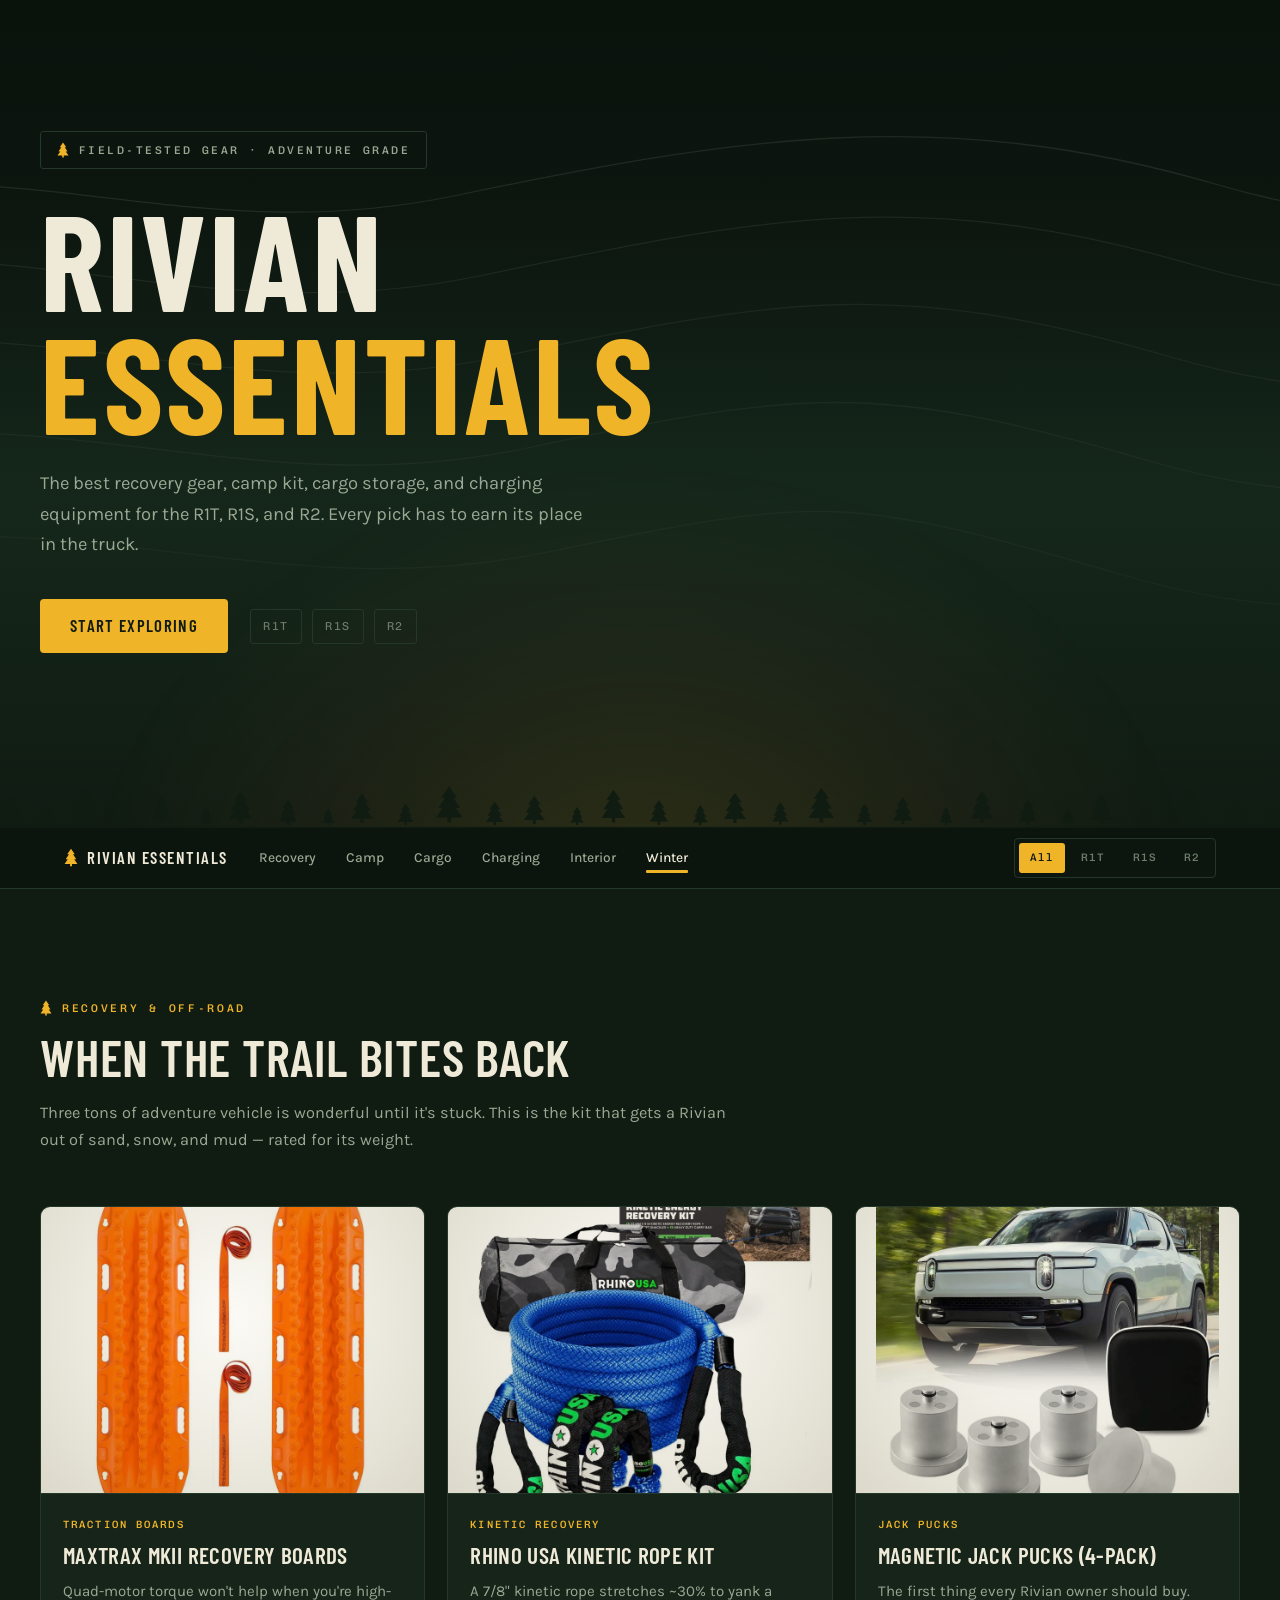
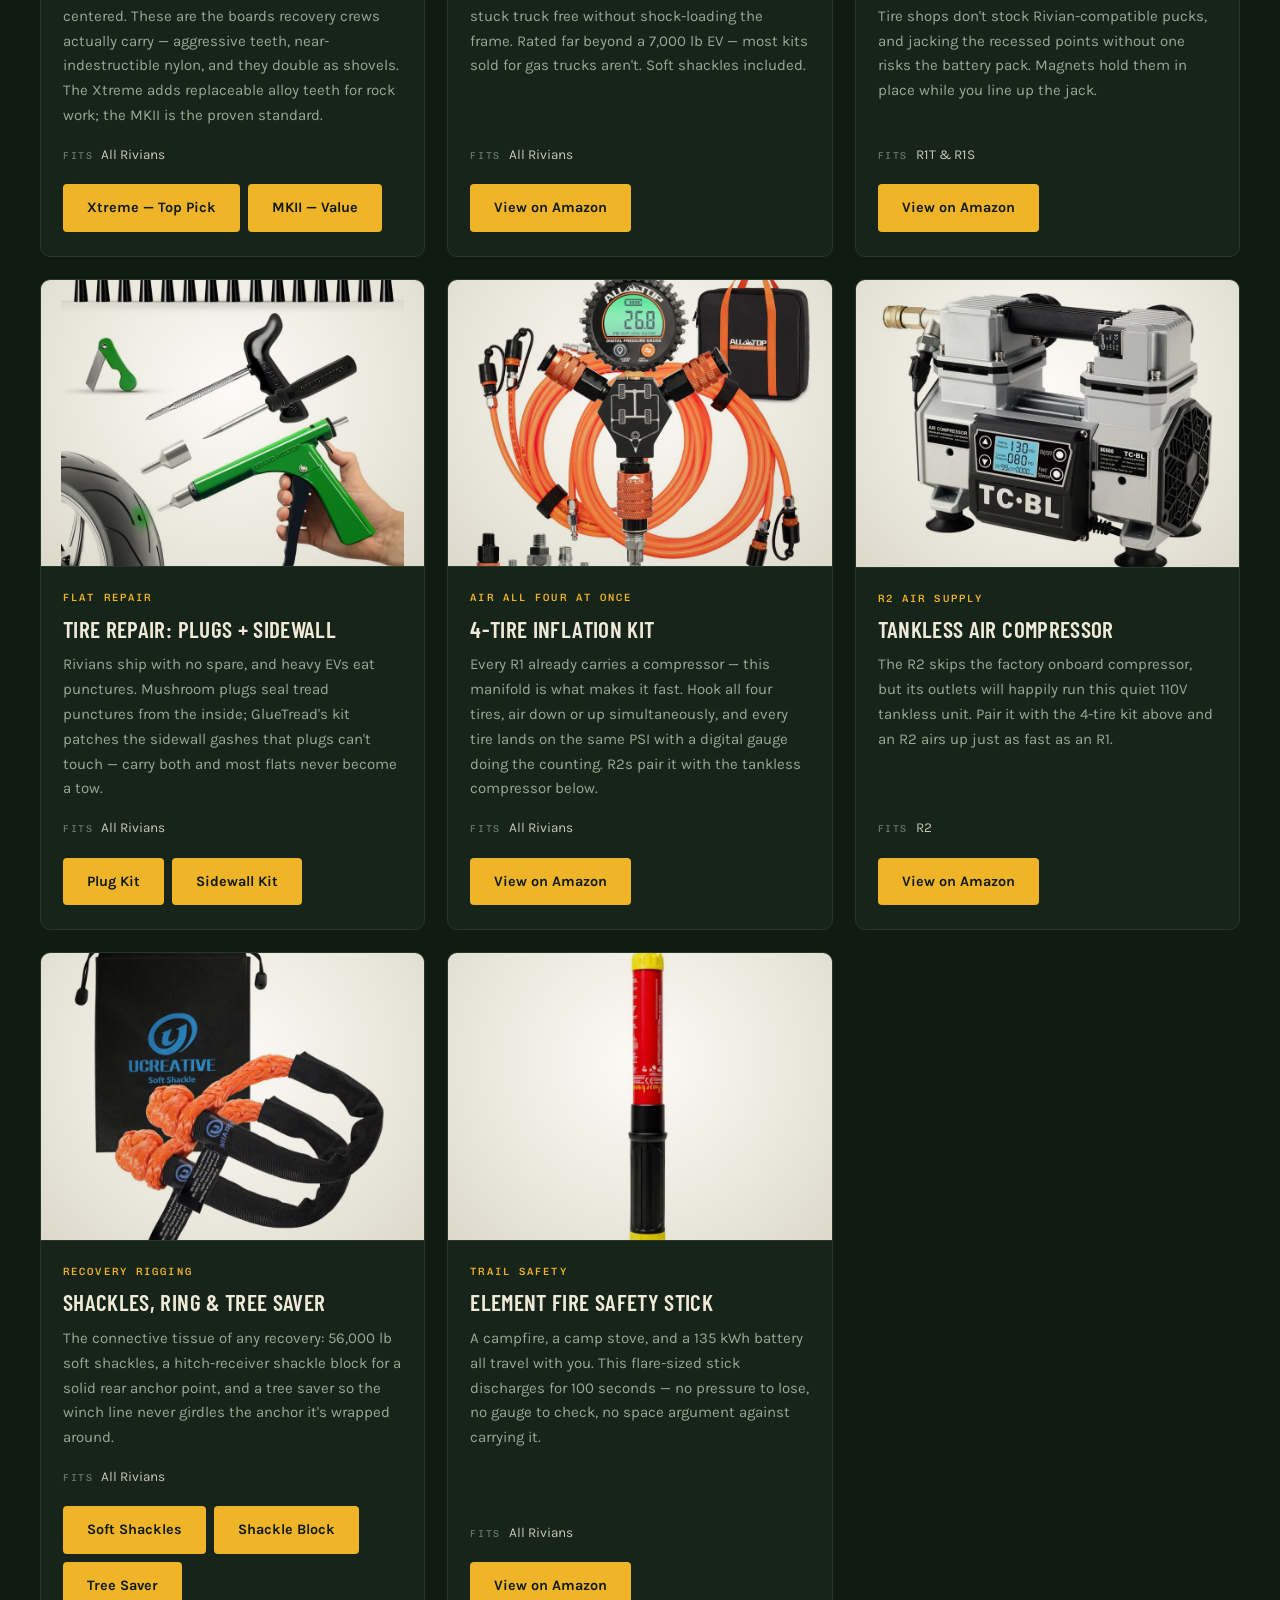
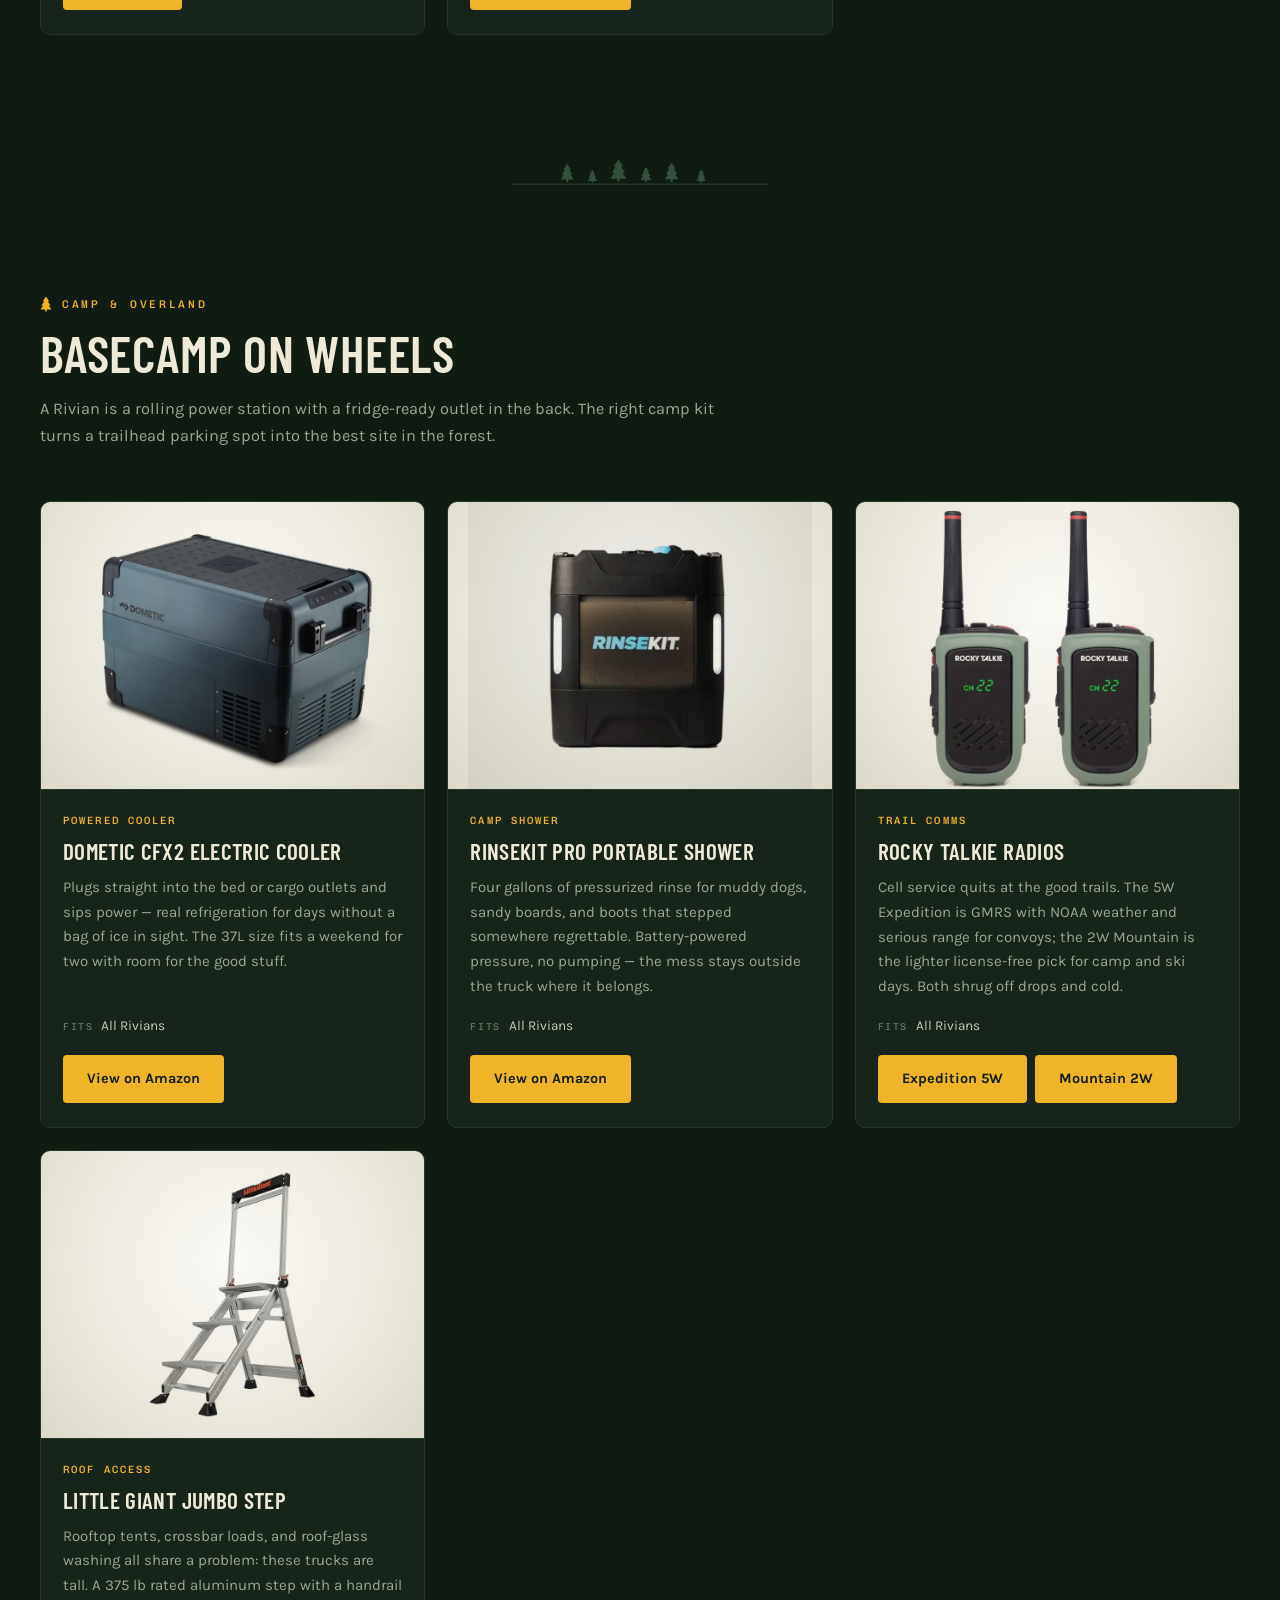
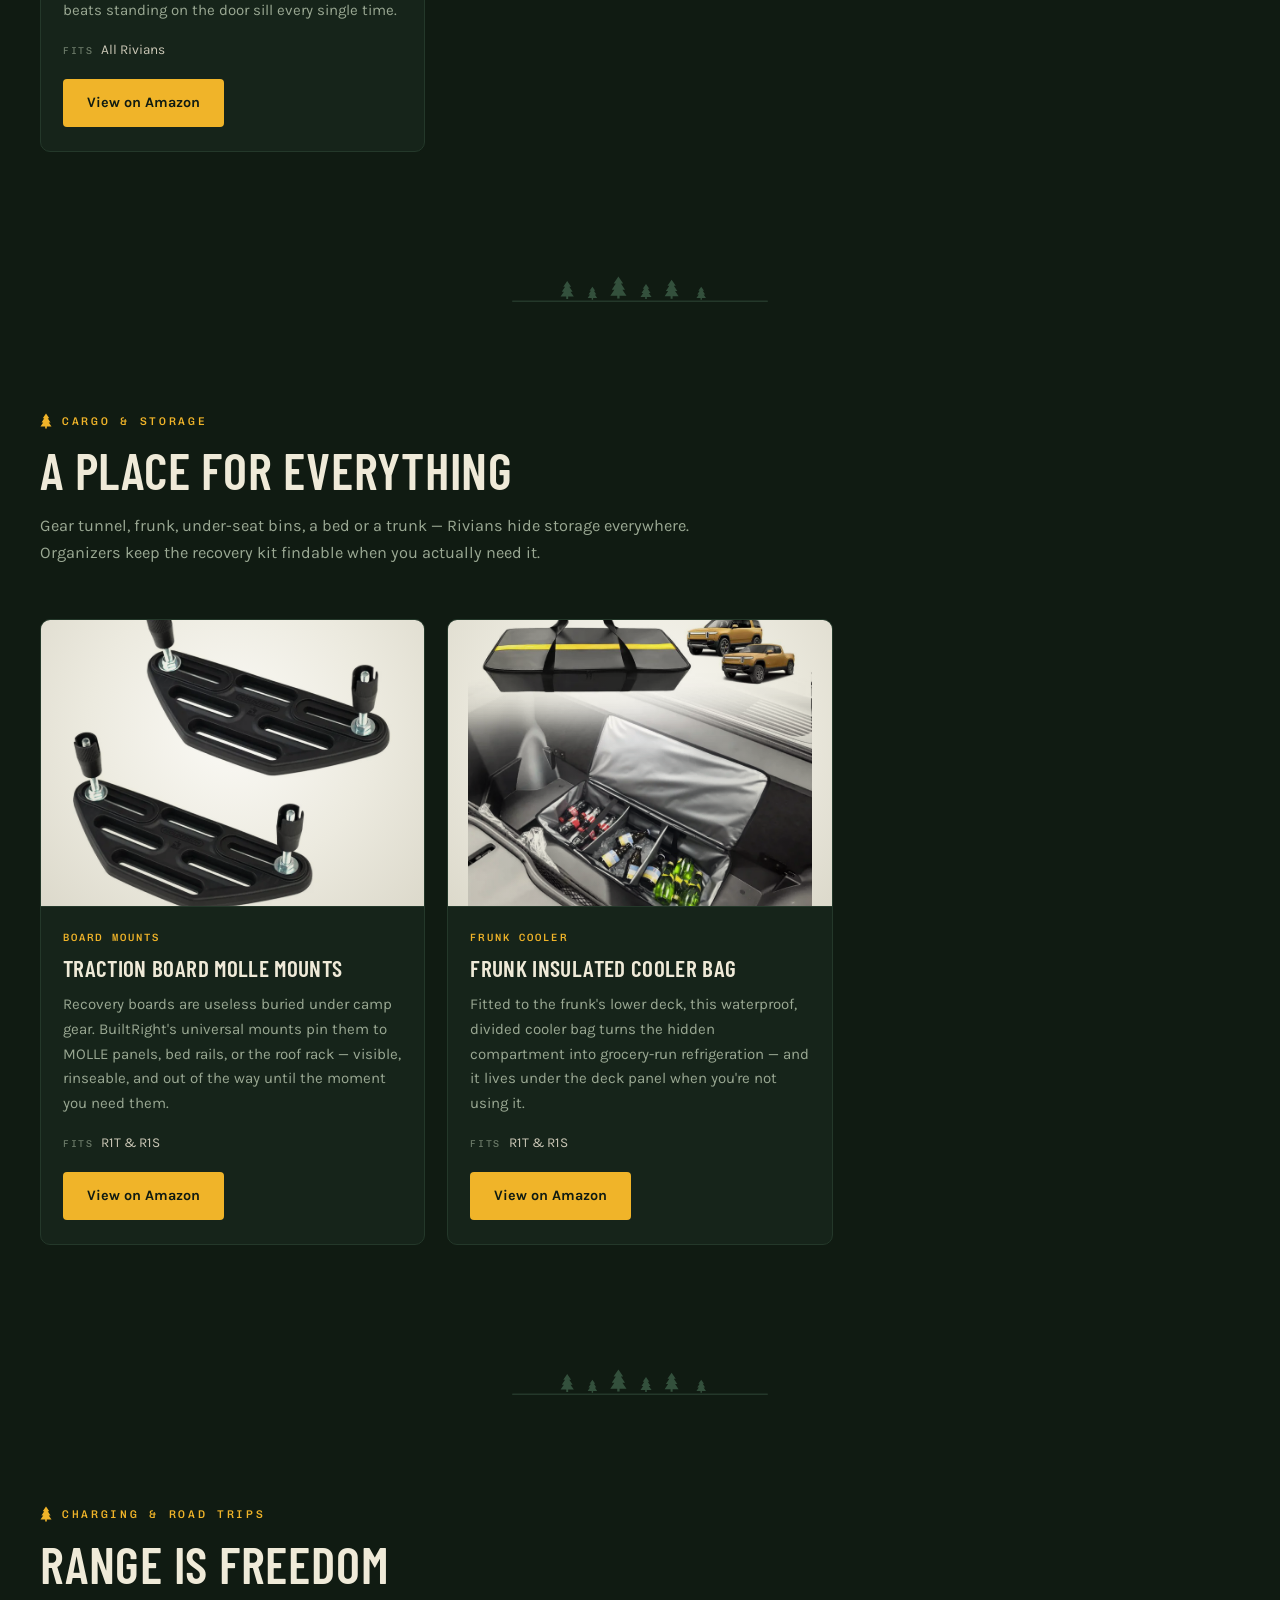
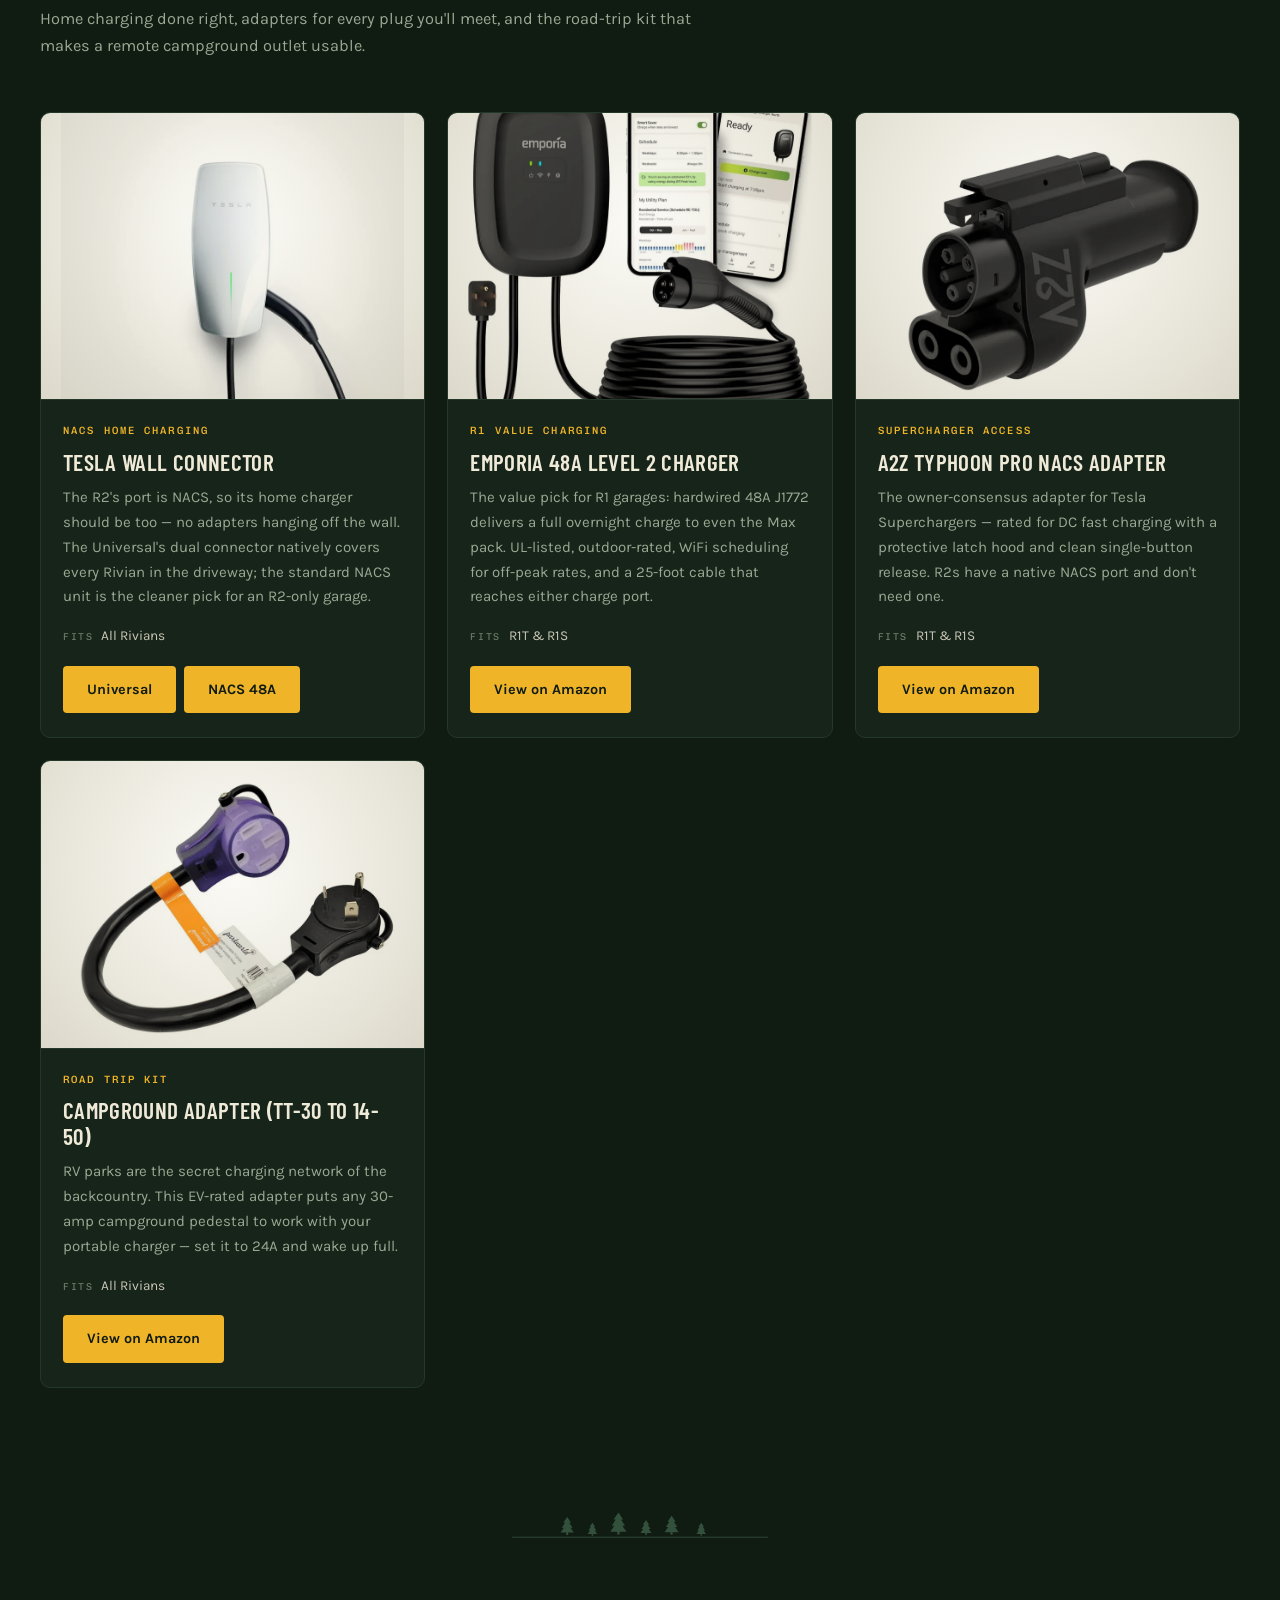
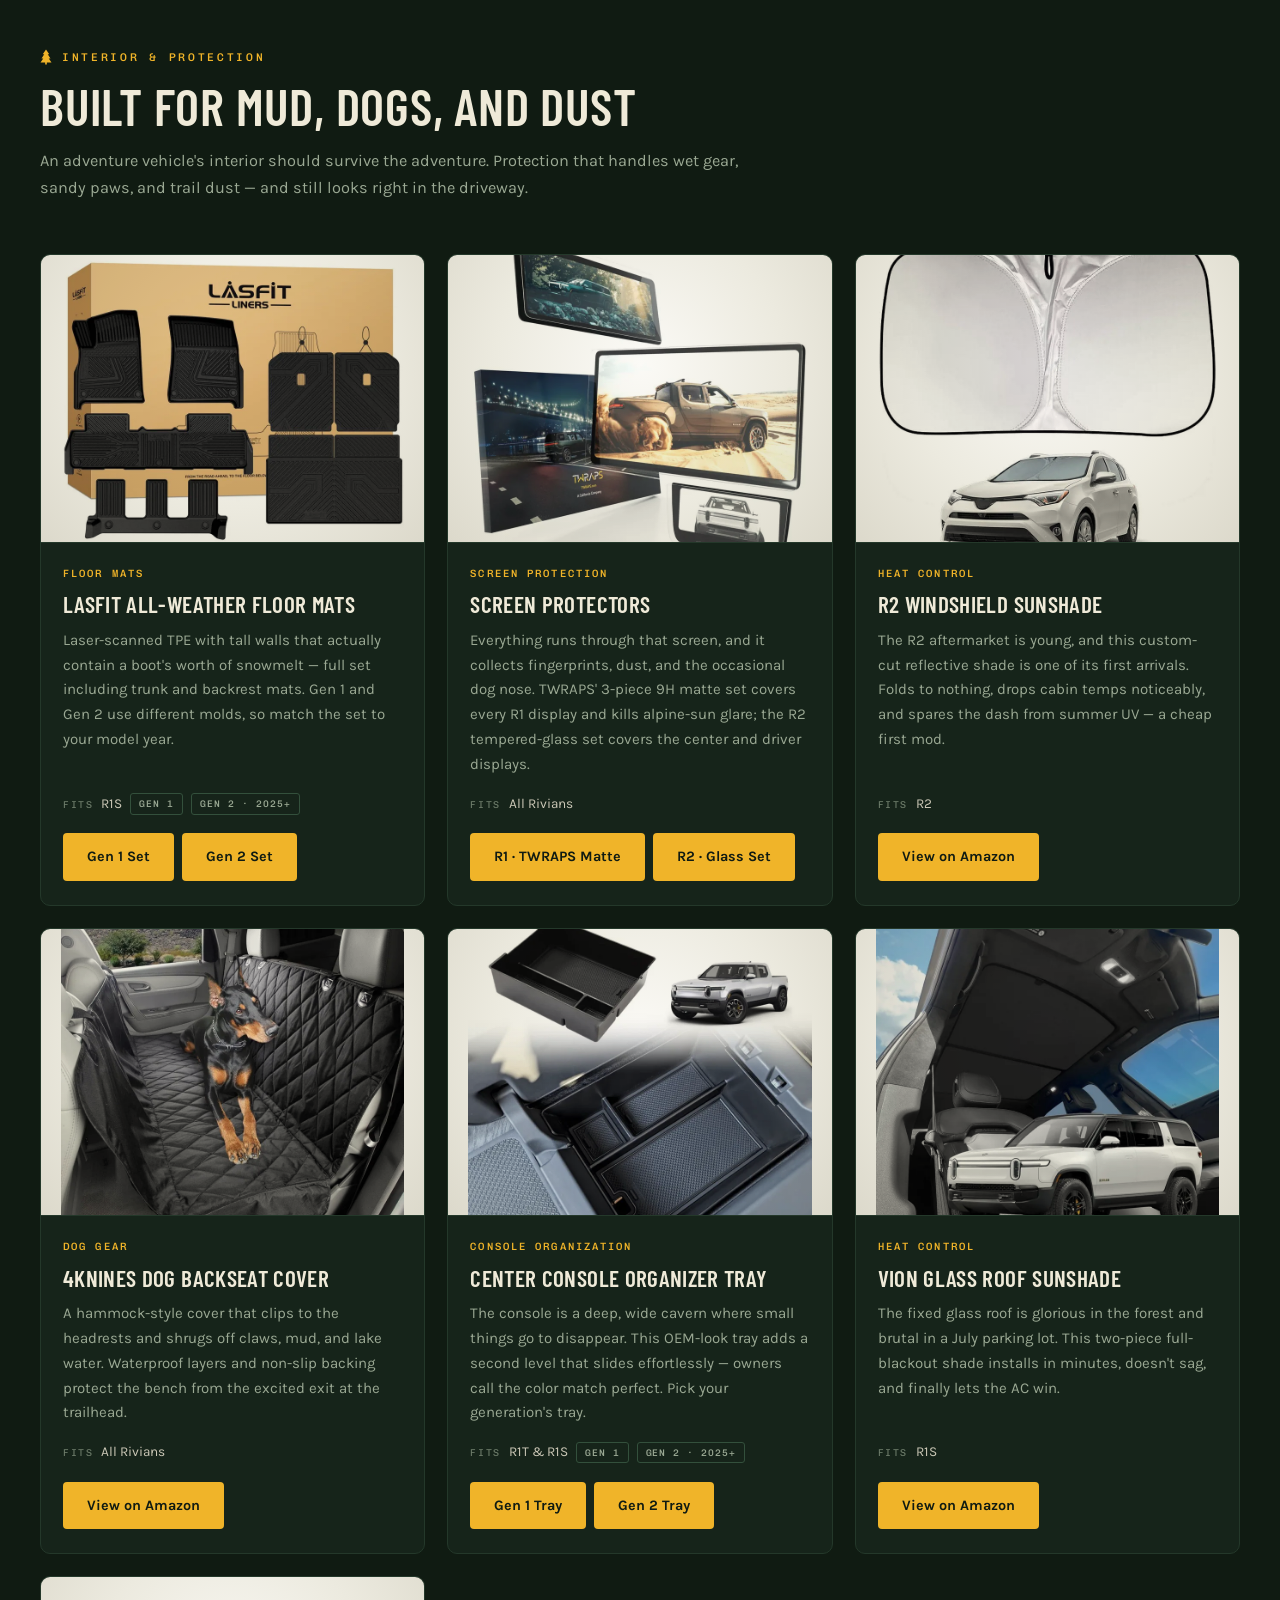
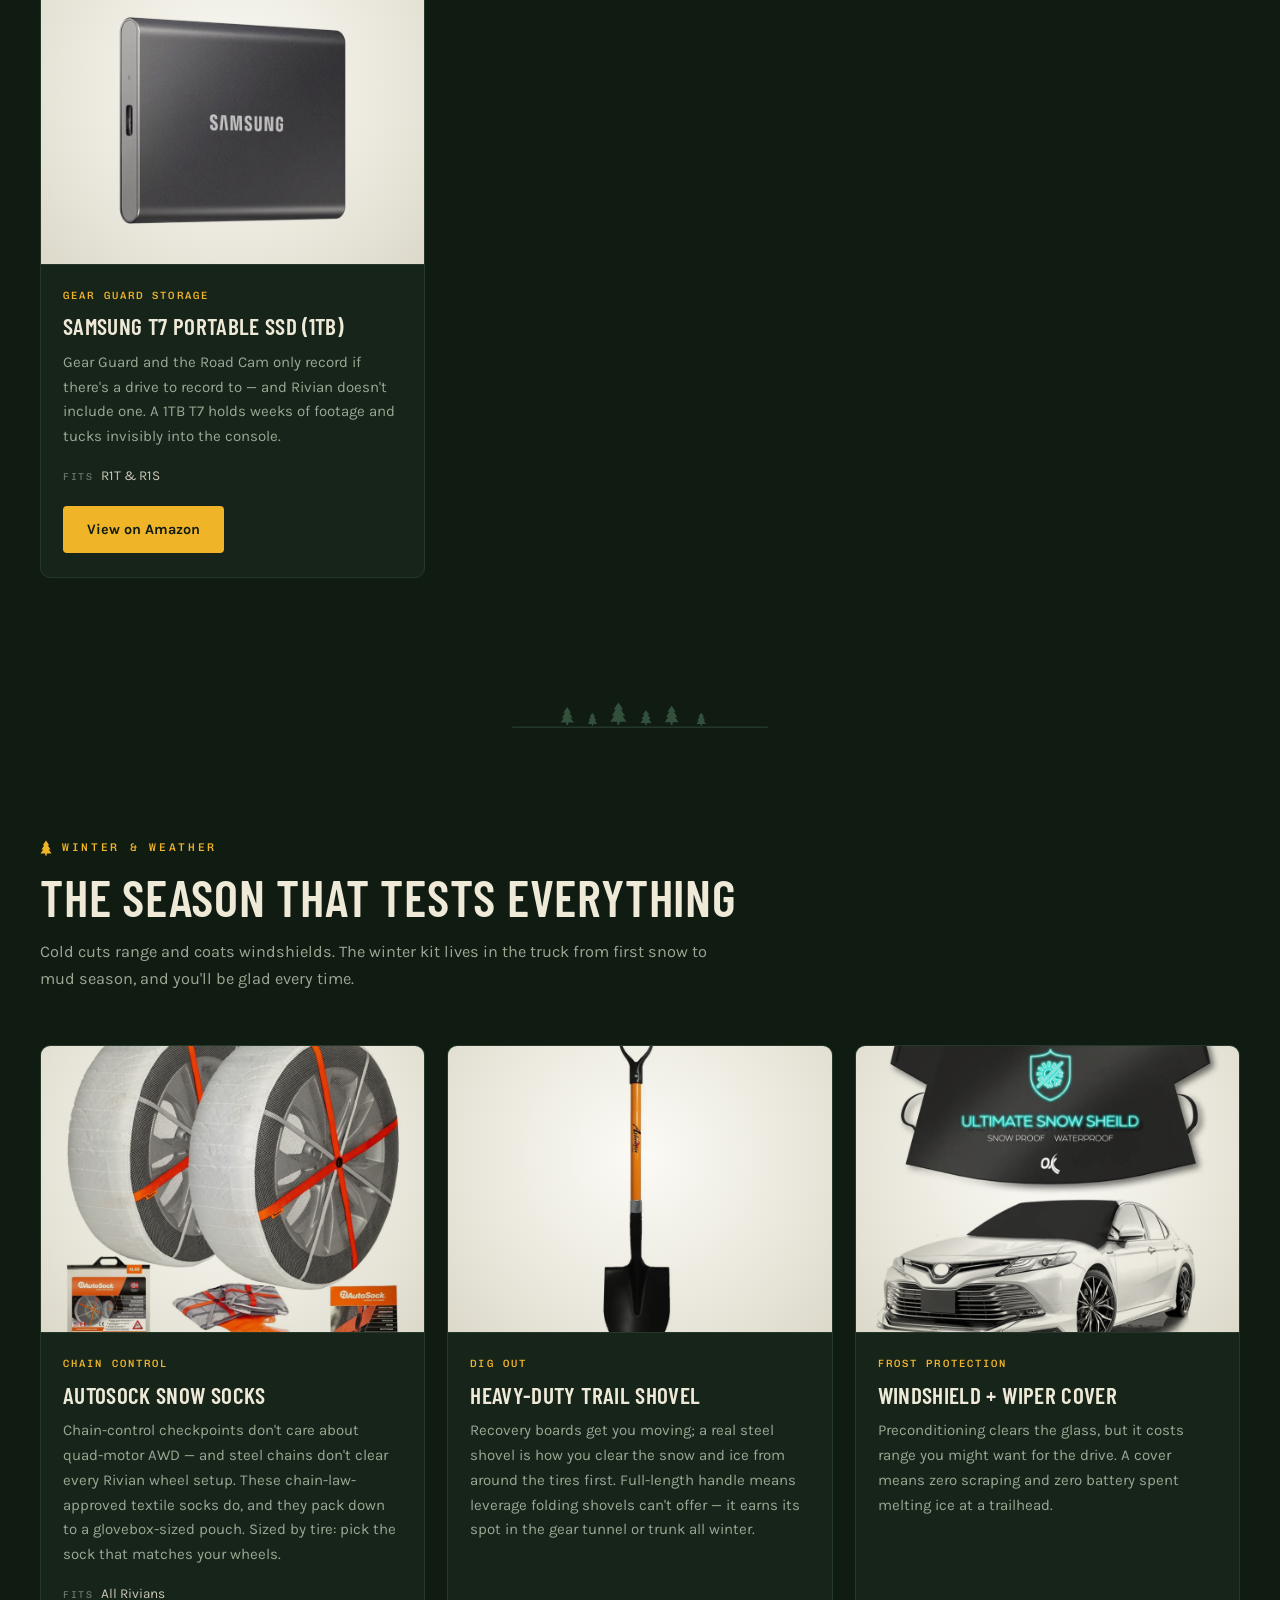
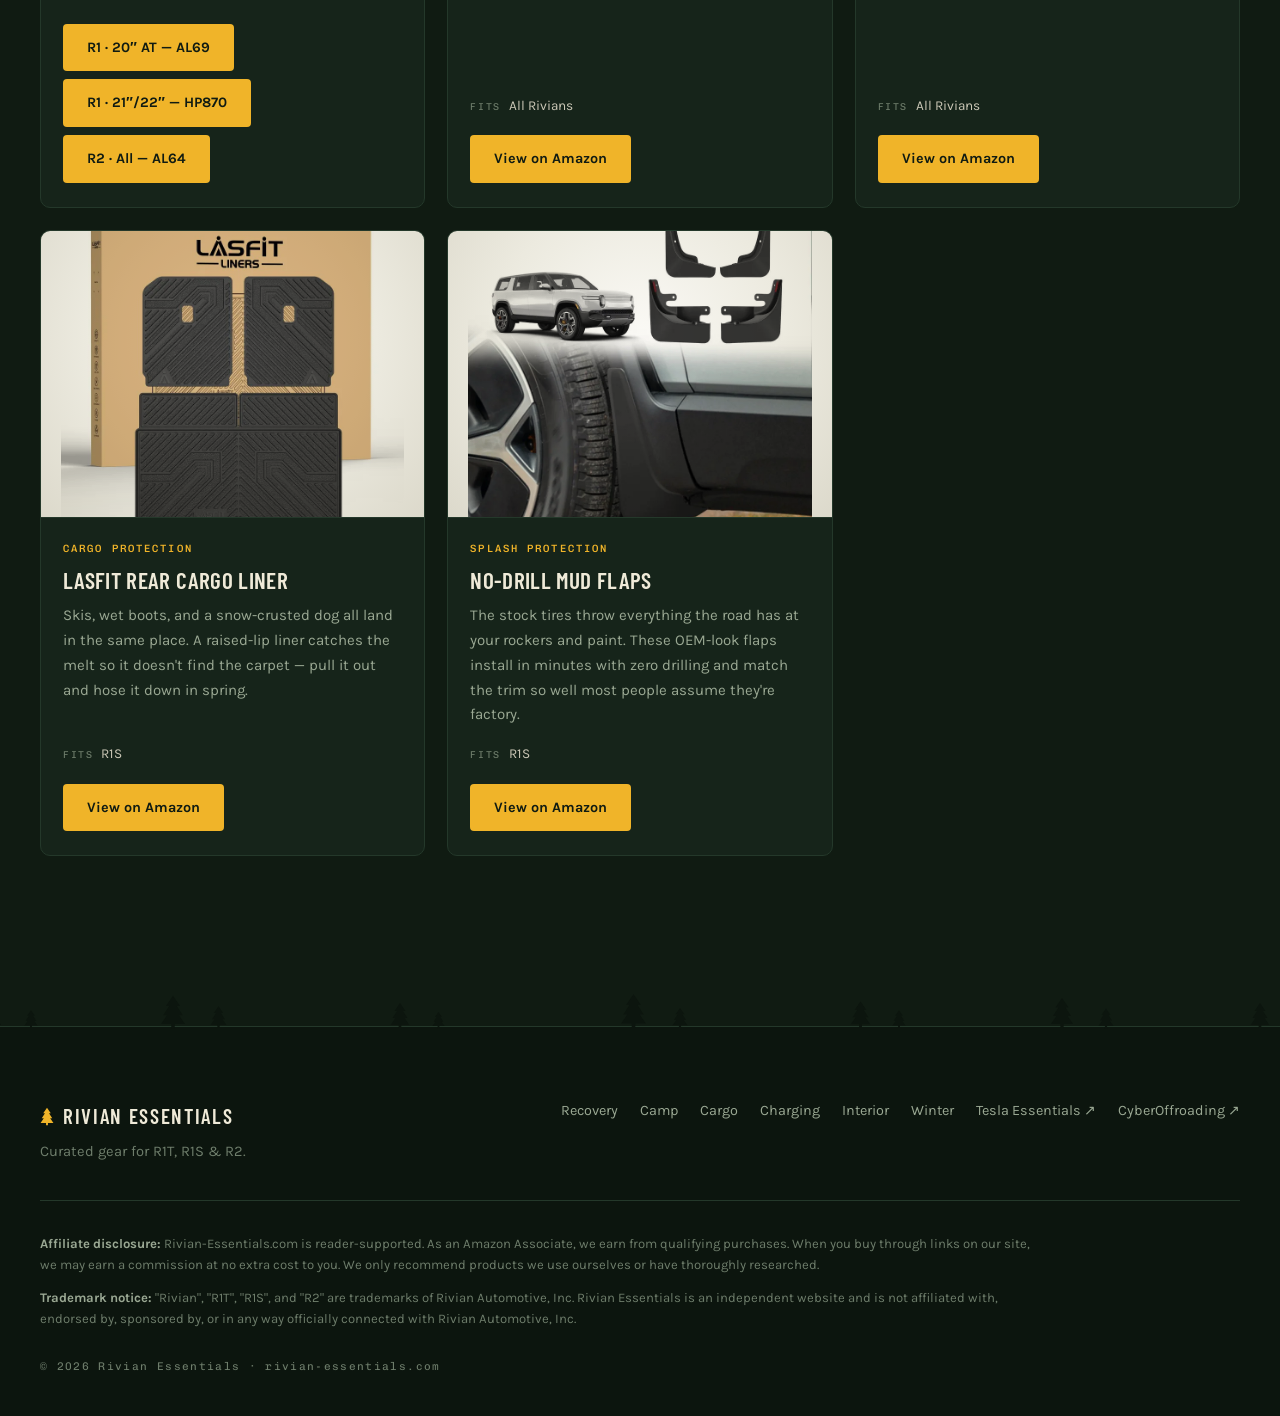
==== commit d0e5befc: "AutoSock card links size-correct socks per vehicle R1 20" AT (275/65R20) keeps AL69; R1 21"/22" whee" ====
--- a/index.html
+++ b/index.html
@@ -767,9 +767,13 @@
             <div class="product-card__info">
               <p class="product-card__kicker">Chain Control</p>
               <h3>AutoSock Snow Socks</h3>
-              <p class="product-card__review">Chain-control checkpoints don't care about quad-motor AWD — and steel chains don't clear every Rivian wheel setup. These chain-law-approved textile socks do, and they pack down to a glovebox-sized pouch. Match your tire size on AutoSock's chart before ordering.</p>
-              <p class="product-card__fits"><span class="product-card__fits-label">Fits</span> All Rivians</p>
-              <a href="https://www.amazon.com/dp/B0096NBHOA?tag=kchau06-20" class="cta-button" target="_blank" rel="nofollow sponsored noopener noreferrer">View on Amazon</a>
+              <p class="product-card__review">Chain-control checkpoints don't care about quad-motor AWD — and steel chains don't clear every Rivian wheel setup. These chain-law-approved textile socks do, and they pack down to a glovebox-sized pouch. Sized by tire: pick the sock that matches your wheels.</p>
+              <p class="product-card__fits"><span class="product-card__fits-label">Fits</span> All Rivians</p>
+              <div class="product-card__ctas">
+                <a href="https://www.amazon.com/dp/B0096NBHOA?tag=kchau06-20" class="cta-button" target="_blank" rel="nofollow sponsored noopener noreferrer">R1 · 20&Prime; AT — AL69</a>
+                <a href="https://www.amazon.com/dp/B083MWTZ7K?tag=kchau06-20" class="cta-button" target="_blank" rel="nofollow sponsored noopener noreferrer">R1 · 21&Prime;/22&Prime; — HP870</a>
+                <a href="https://www.amazon.com/dp/B0096NBH72?tag=kchau06-20" class="cta-button" target="_blank" rel="nofollow sponsored noopener noreferrer">R2 · All — AL64</a>
+              </div>
             </div>
           </article>
 
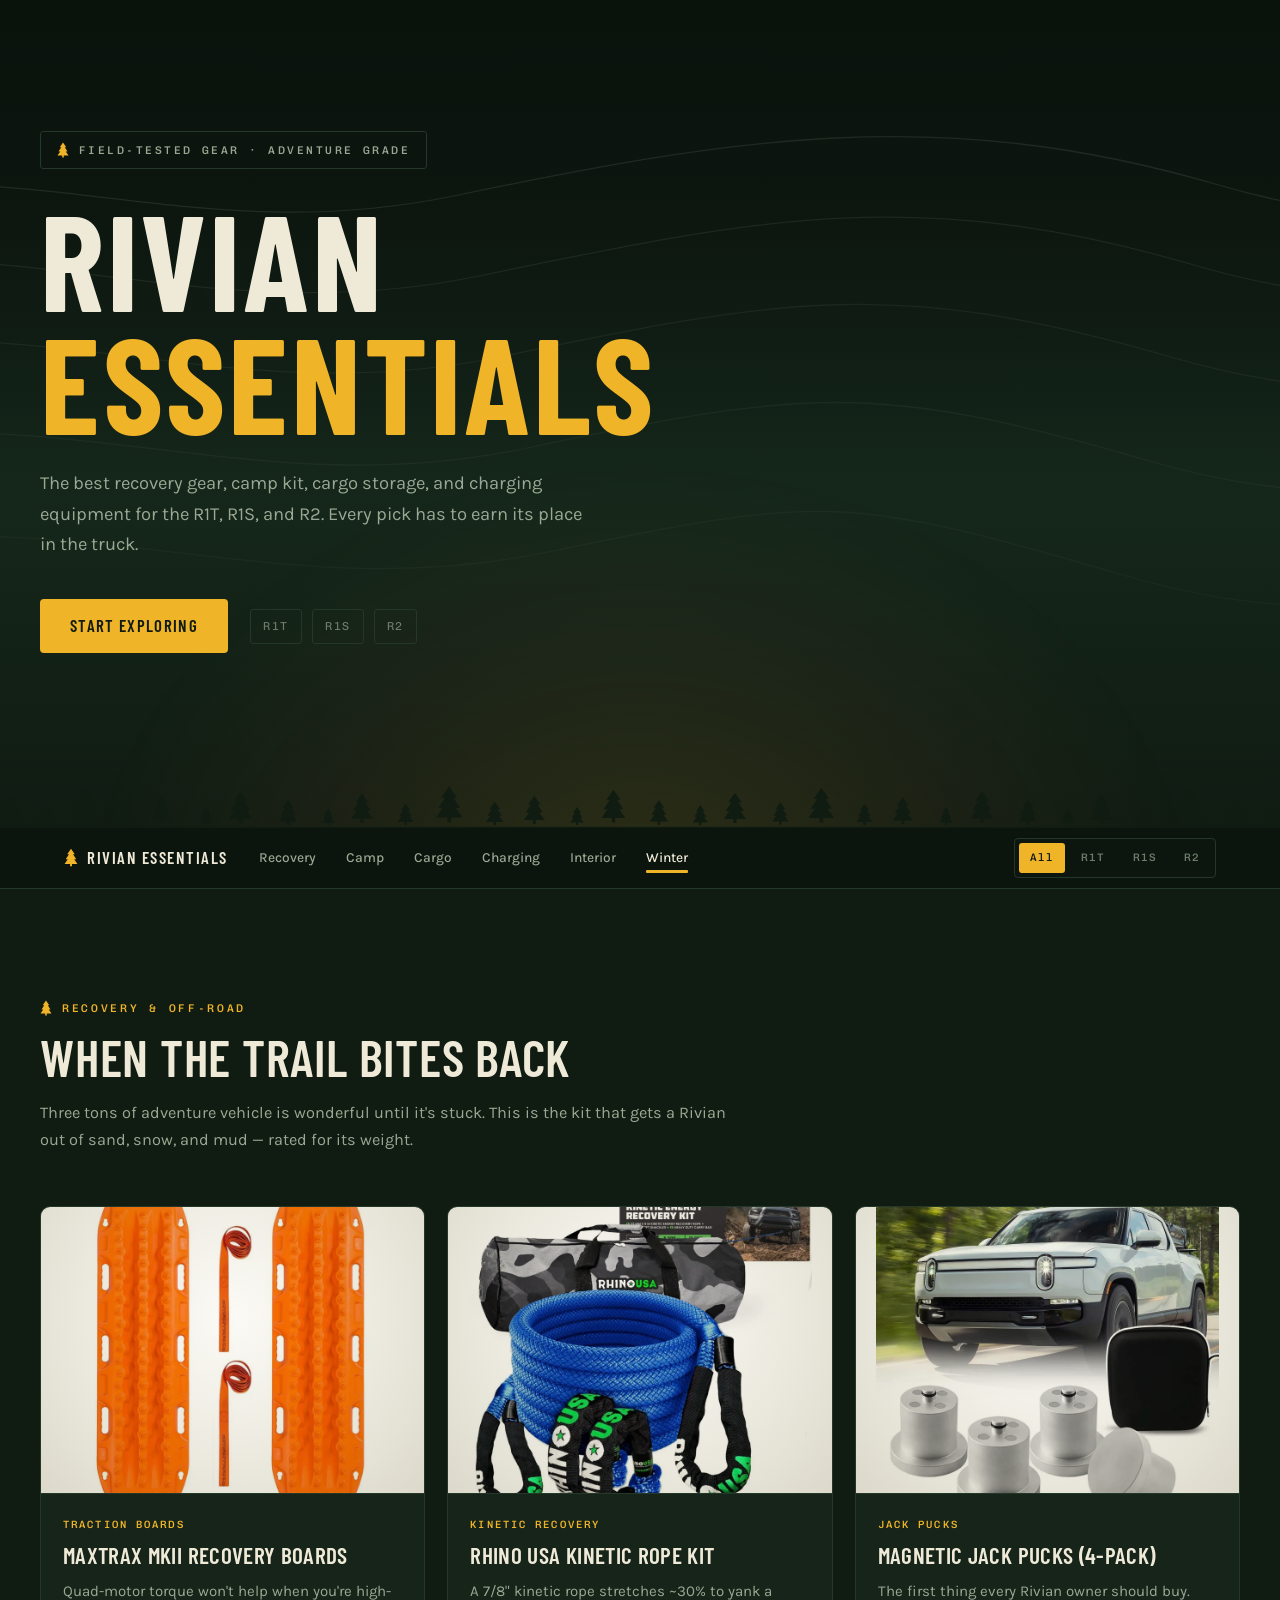
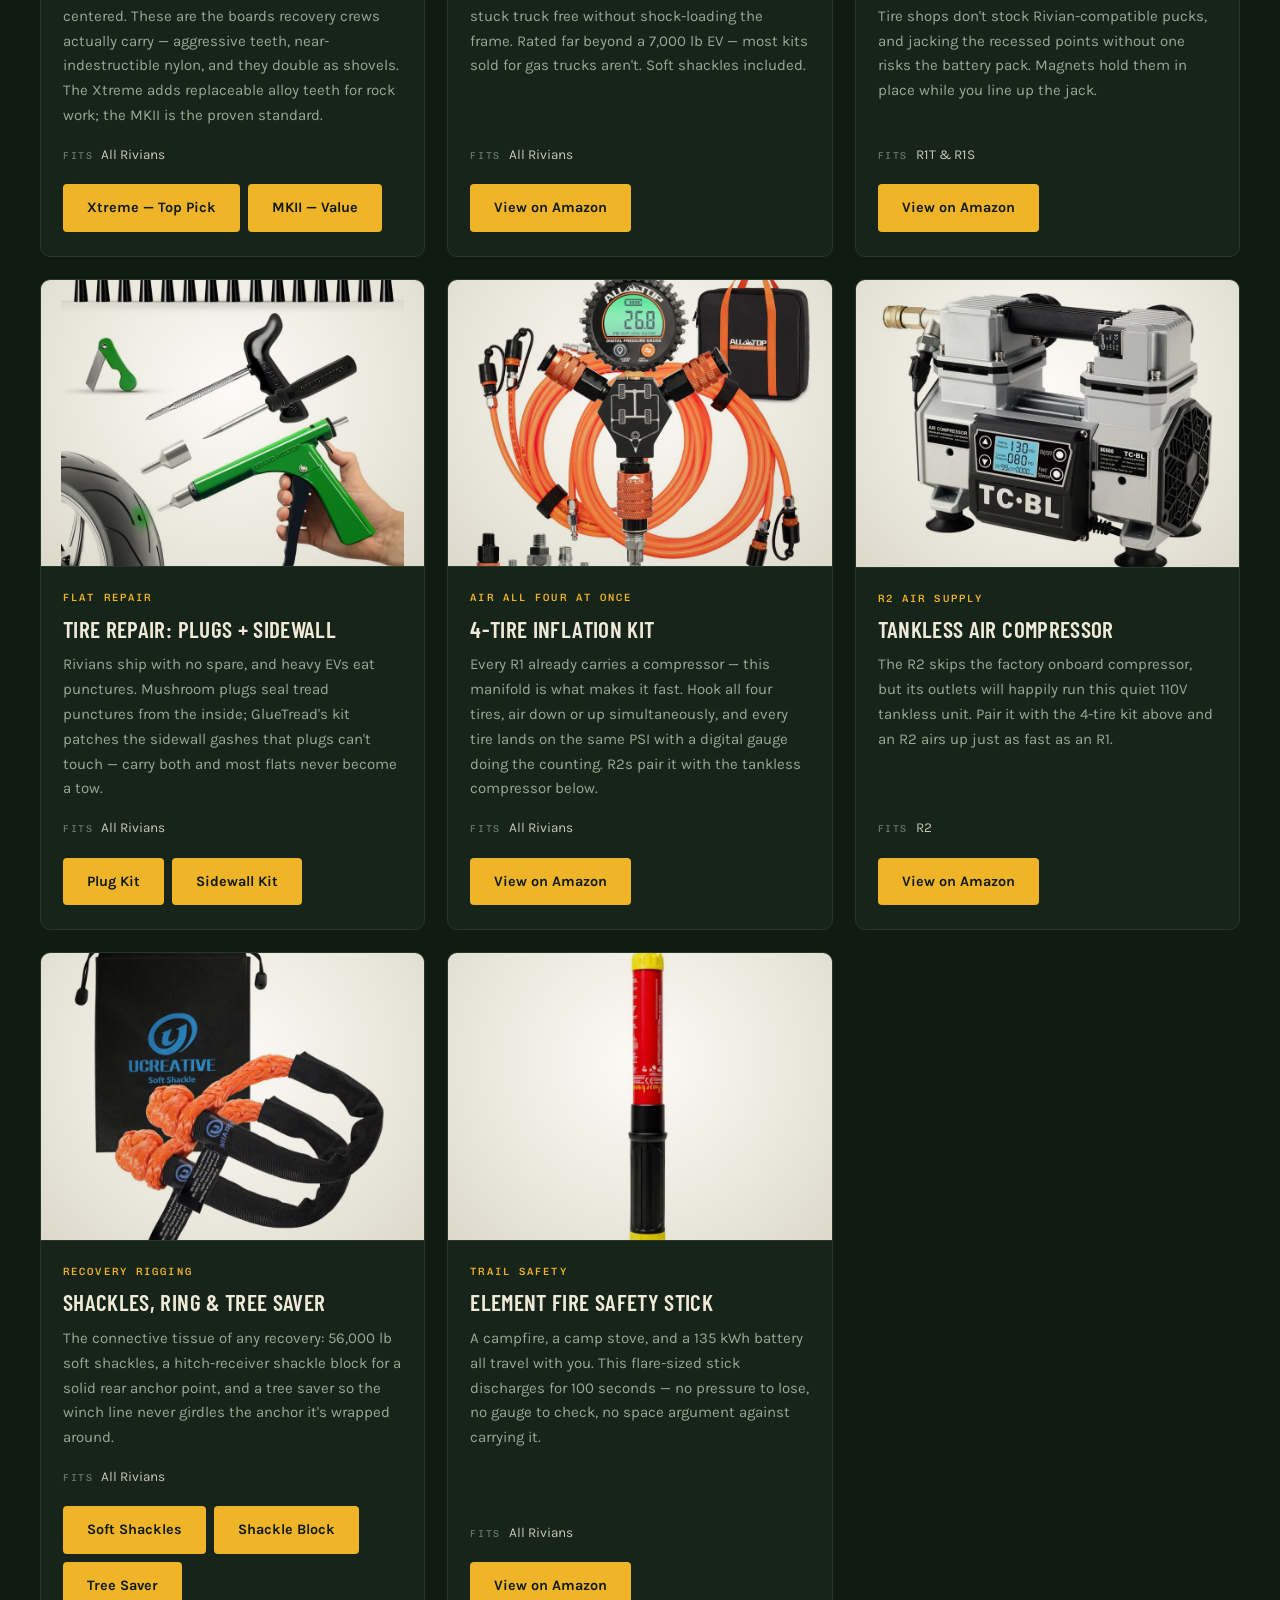
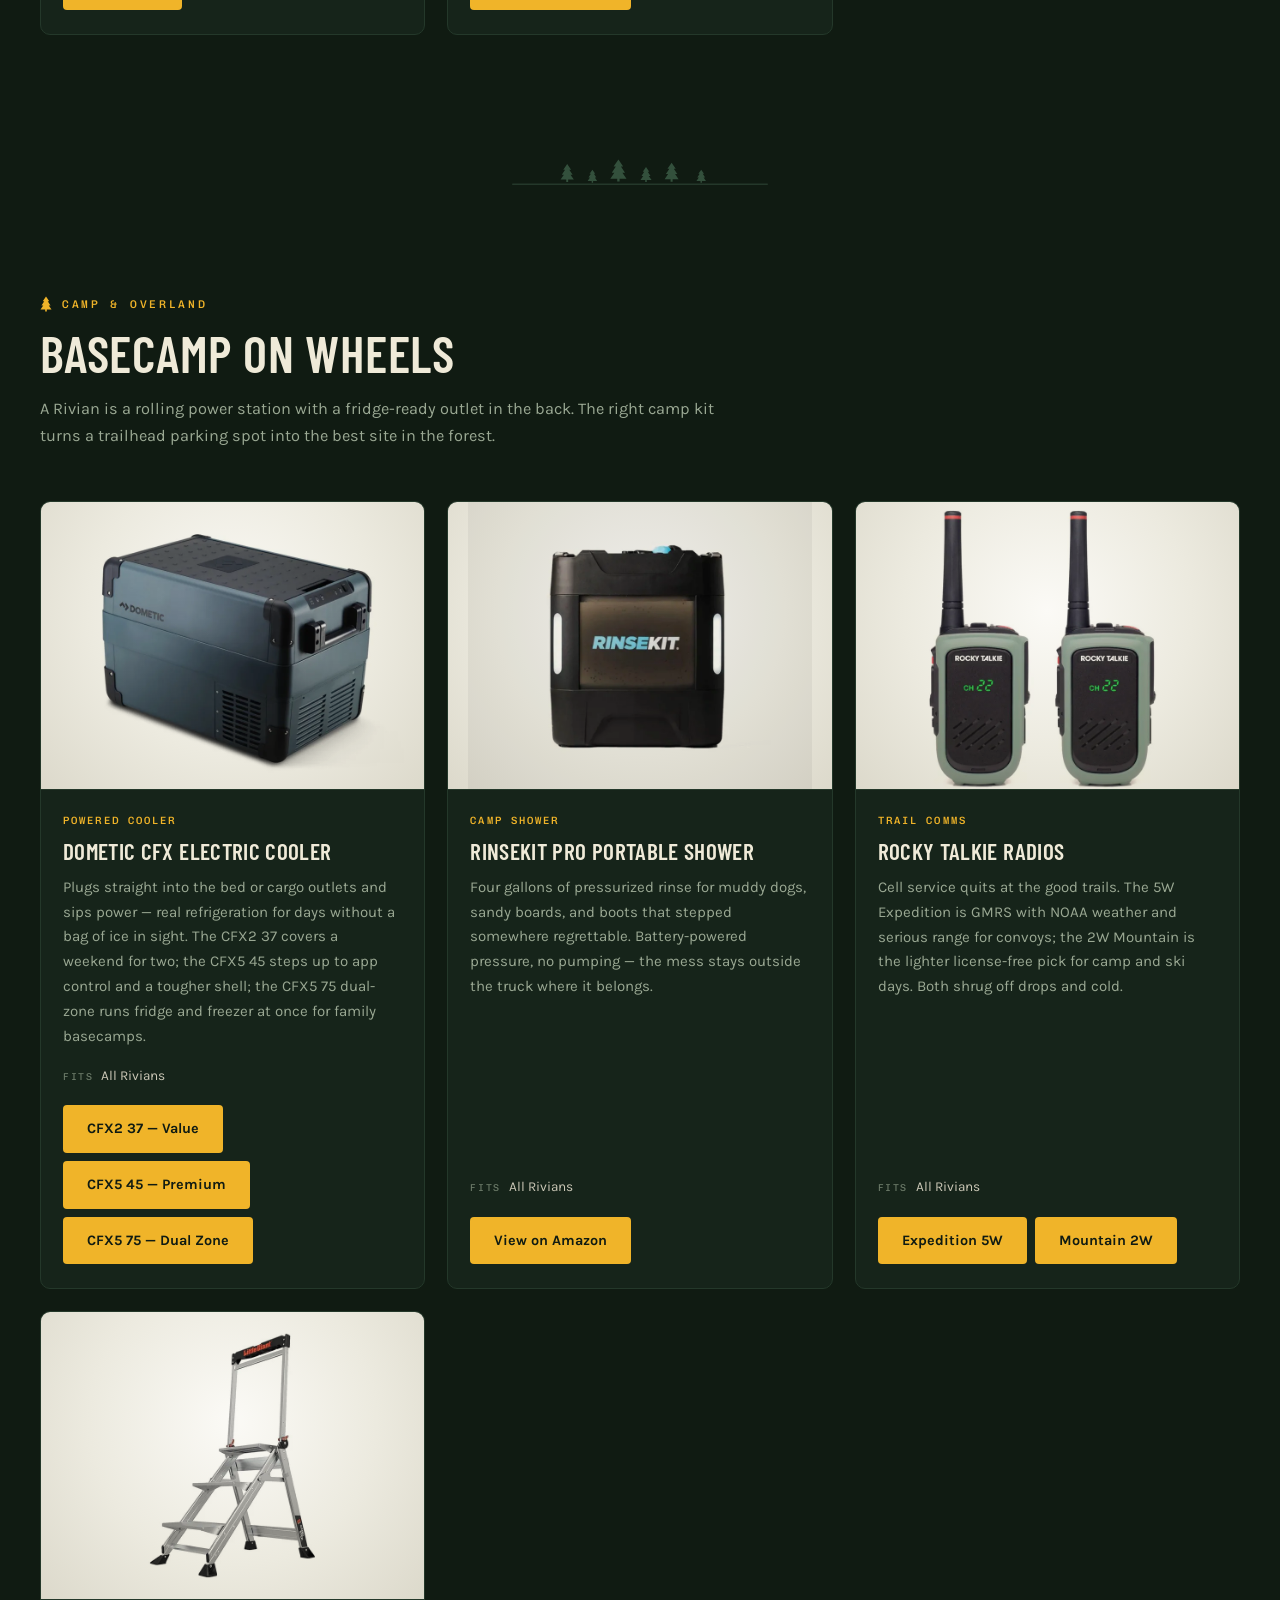
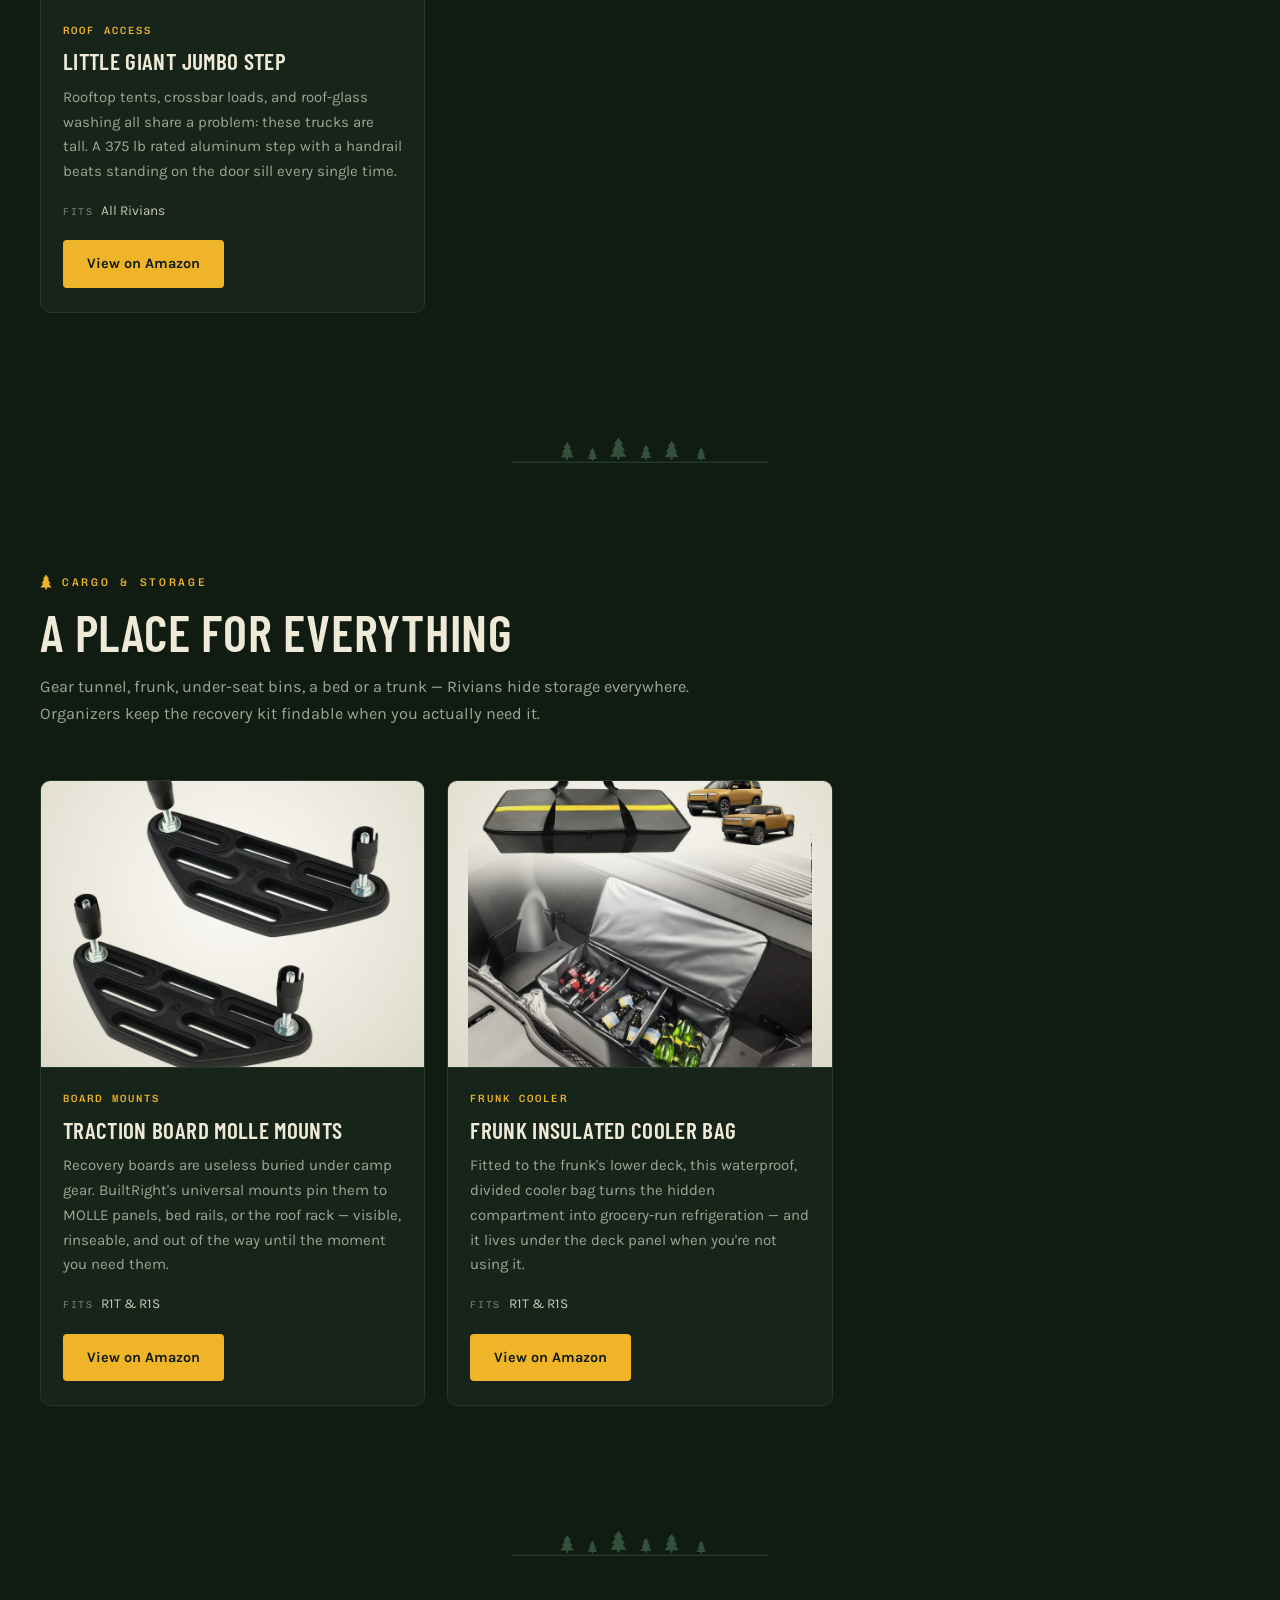
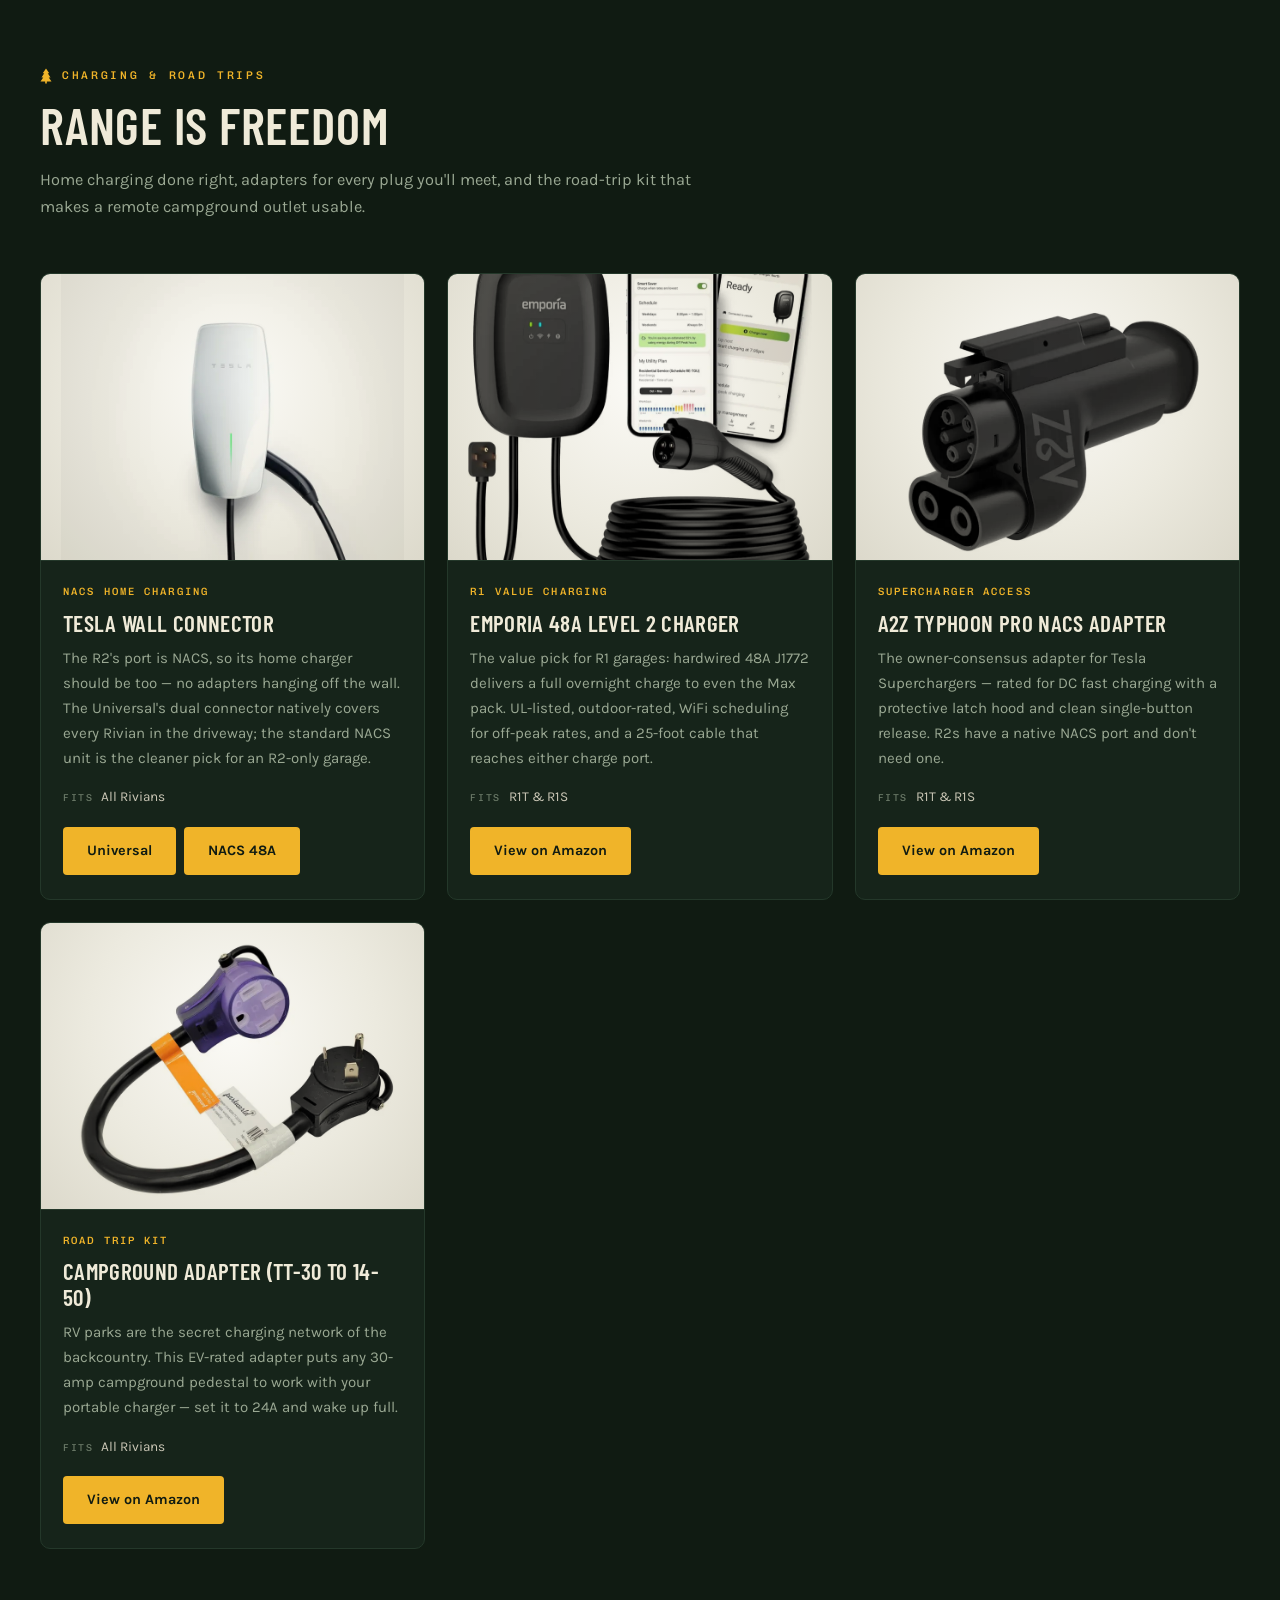
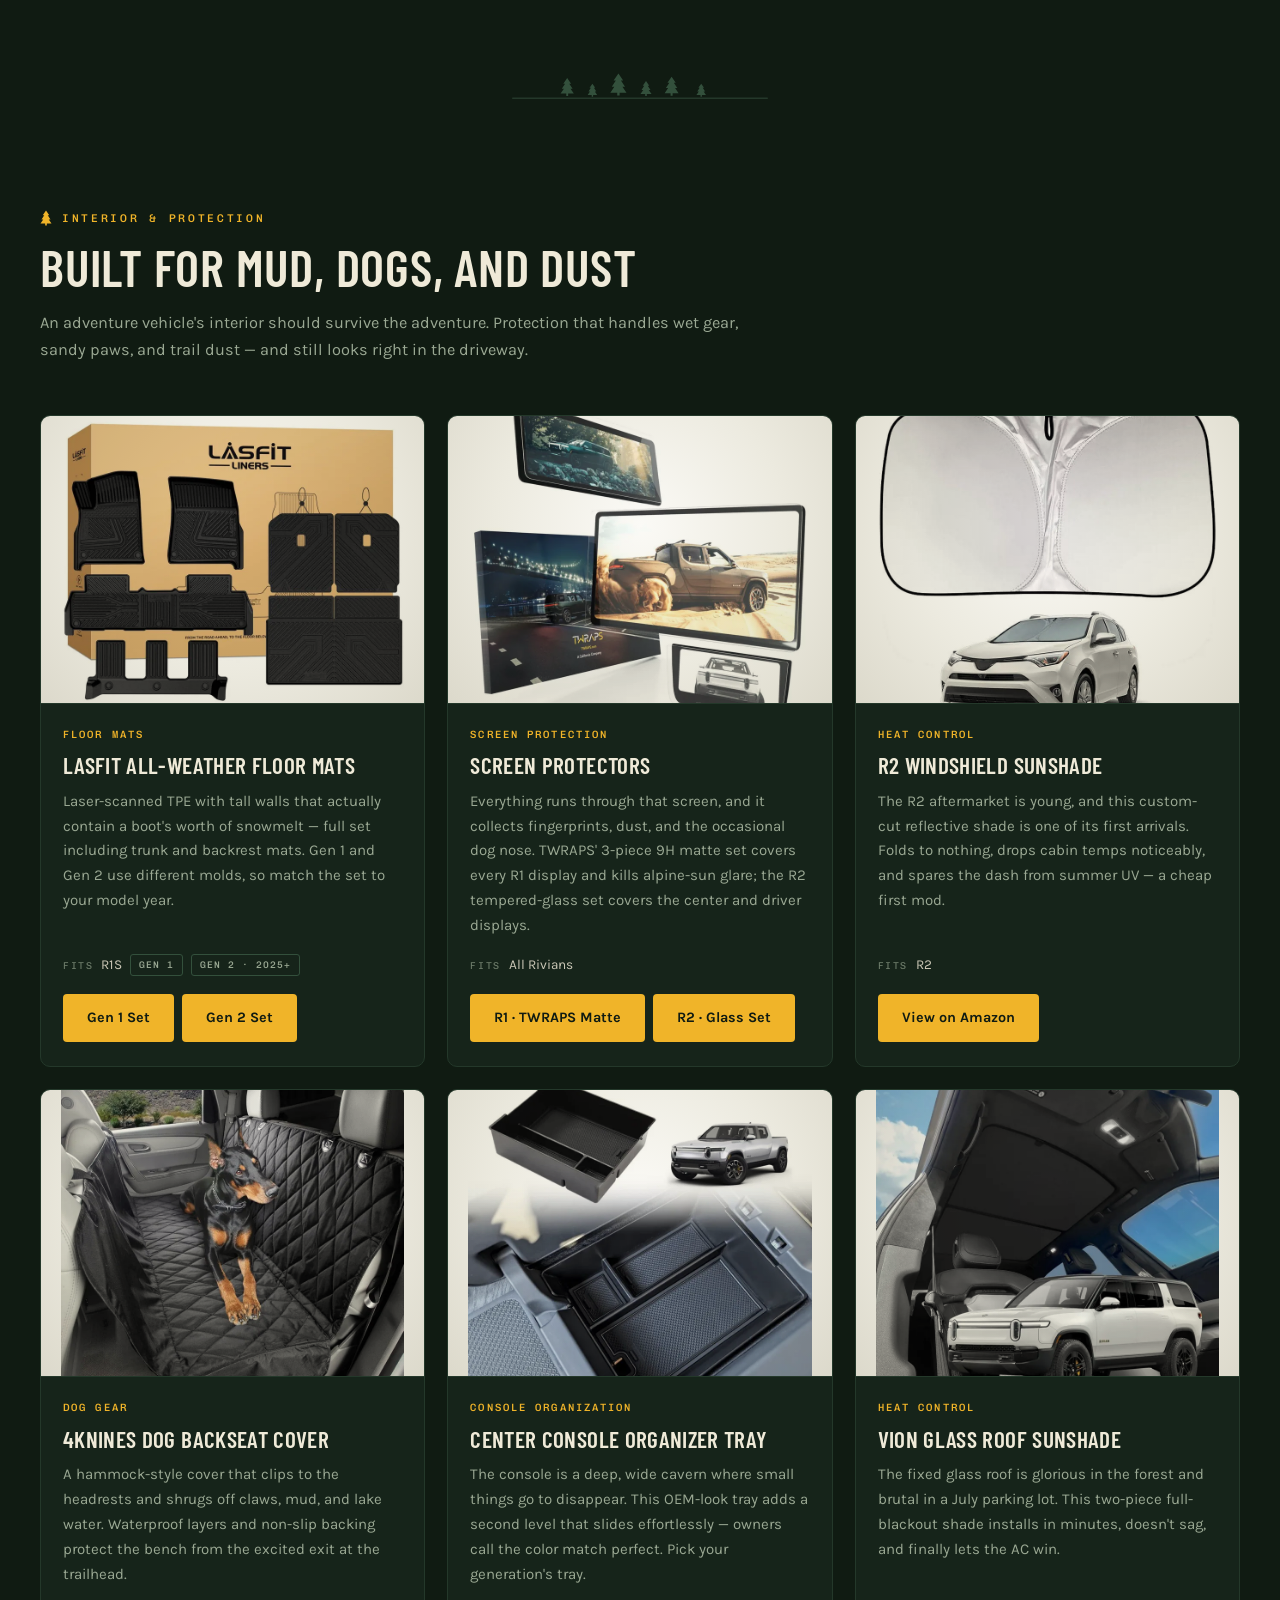
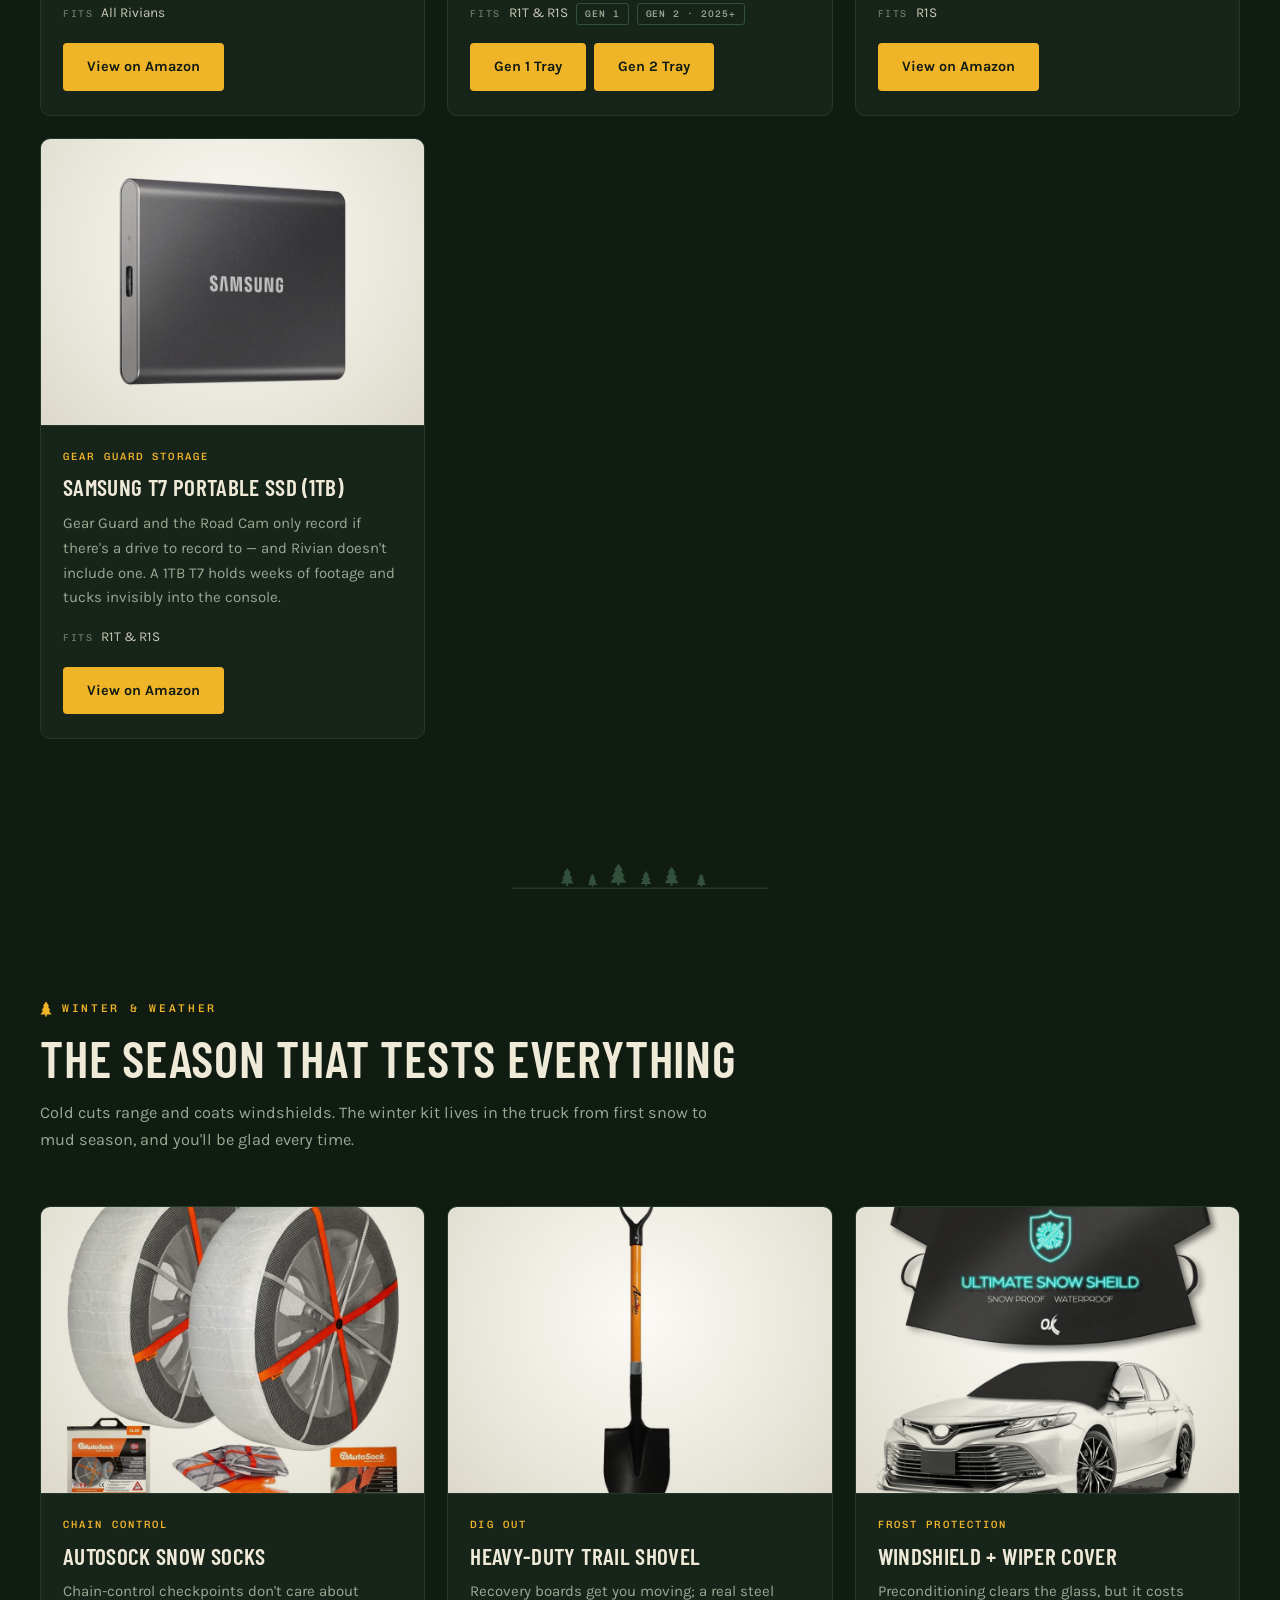
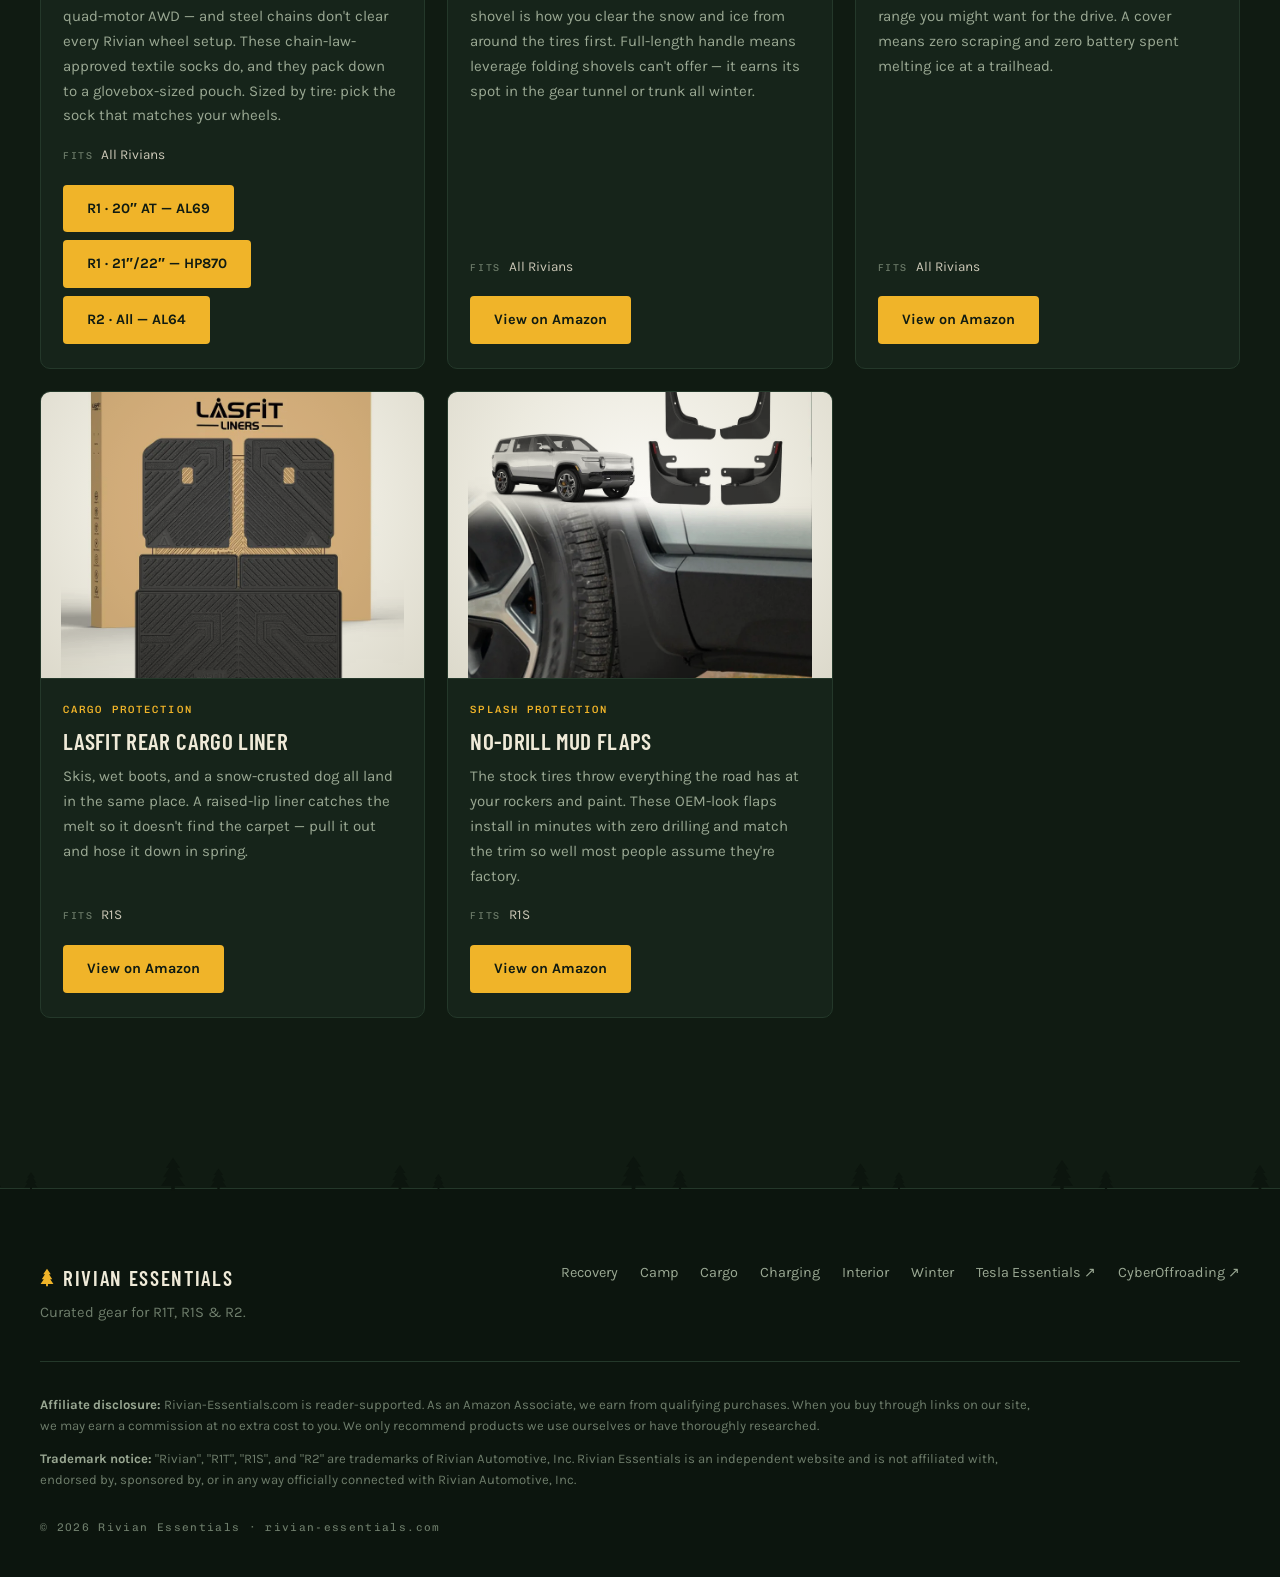
==== commit a7b089d0: "Add premium Dometic CFX5 tiers to the cooler card Dometic's 2026 premium line is CFX5 (no CFX4 exist" ====
--- a/index.html
+++ b/index.html
@@ -371,10 +371,14 @@
             </div>
             <div class="product-card__info">
               <p class="product-card__kicker">Powered Cooler</p>
-              <h3>Dometic CFX2 Electric Cooler</h3>
-              <p class="product-card__review">Plugs straight into the bed or cargo outlets and sips power — real refrigeration for days without a bag of ice in sight. The 37L size fits a weekend for two with room for the good stuff.</p>
-              <p class="product-card__fits"><span class="product-card__fits-label">Fits</span> All Rivians</p>
-              <a href="https://www.amazon.com/dp/B0DF817KFR?tag=kchau06-20" class="cta-button" target="_blank" rel="nofollow sponsored noopener noreferrer">View on Amazon</a>
+              <h3>Dometic CFX Electric Cooler</h3>
+              <p class="product-card__review">Plugs straight into the bed or cargo outlets and sips power — real refrigeration for days without a bag of ice in sight. The CFX2 37 covers a weekend for two; the CFX5 45 steps up to app control and a tougher shell; the CFX5 75 dual-zone runs fridge and freezer at once for family basecamps.</p>
+              <p class="product-card__fits"><span class="product-card__fits-label">Fits</span> All Rivians</p>
+              <div class="product-card__ctas">
+                <a href="https://www.amazon.com/dp/B0DF817KFR?tag=kchau06-20" class="cta-button" target="_blank" rel="nofollow sponsored noopener noreferrer">CFX2 37 — Value</a>
+                <a href="https://www.amazon.com/dp/B0DVLZM9WW?tag=kchau06-20" class="cta-button" target="_blank" rel="nofollow sponsored noopener noreferrer">CFX5 45 — Premium</a>
+                <a href="https://www.amazon.com/dp/B0DVM1HDV6?tag=kchau06-20" class="cta-button" target="_blank" rel="nofollow sponsored noopener noreferrer">CFX5 75 — Dual Zone</a>
+              </div>
             </div>
           </article>
 
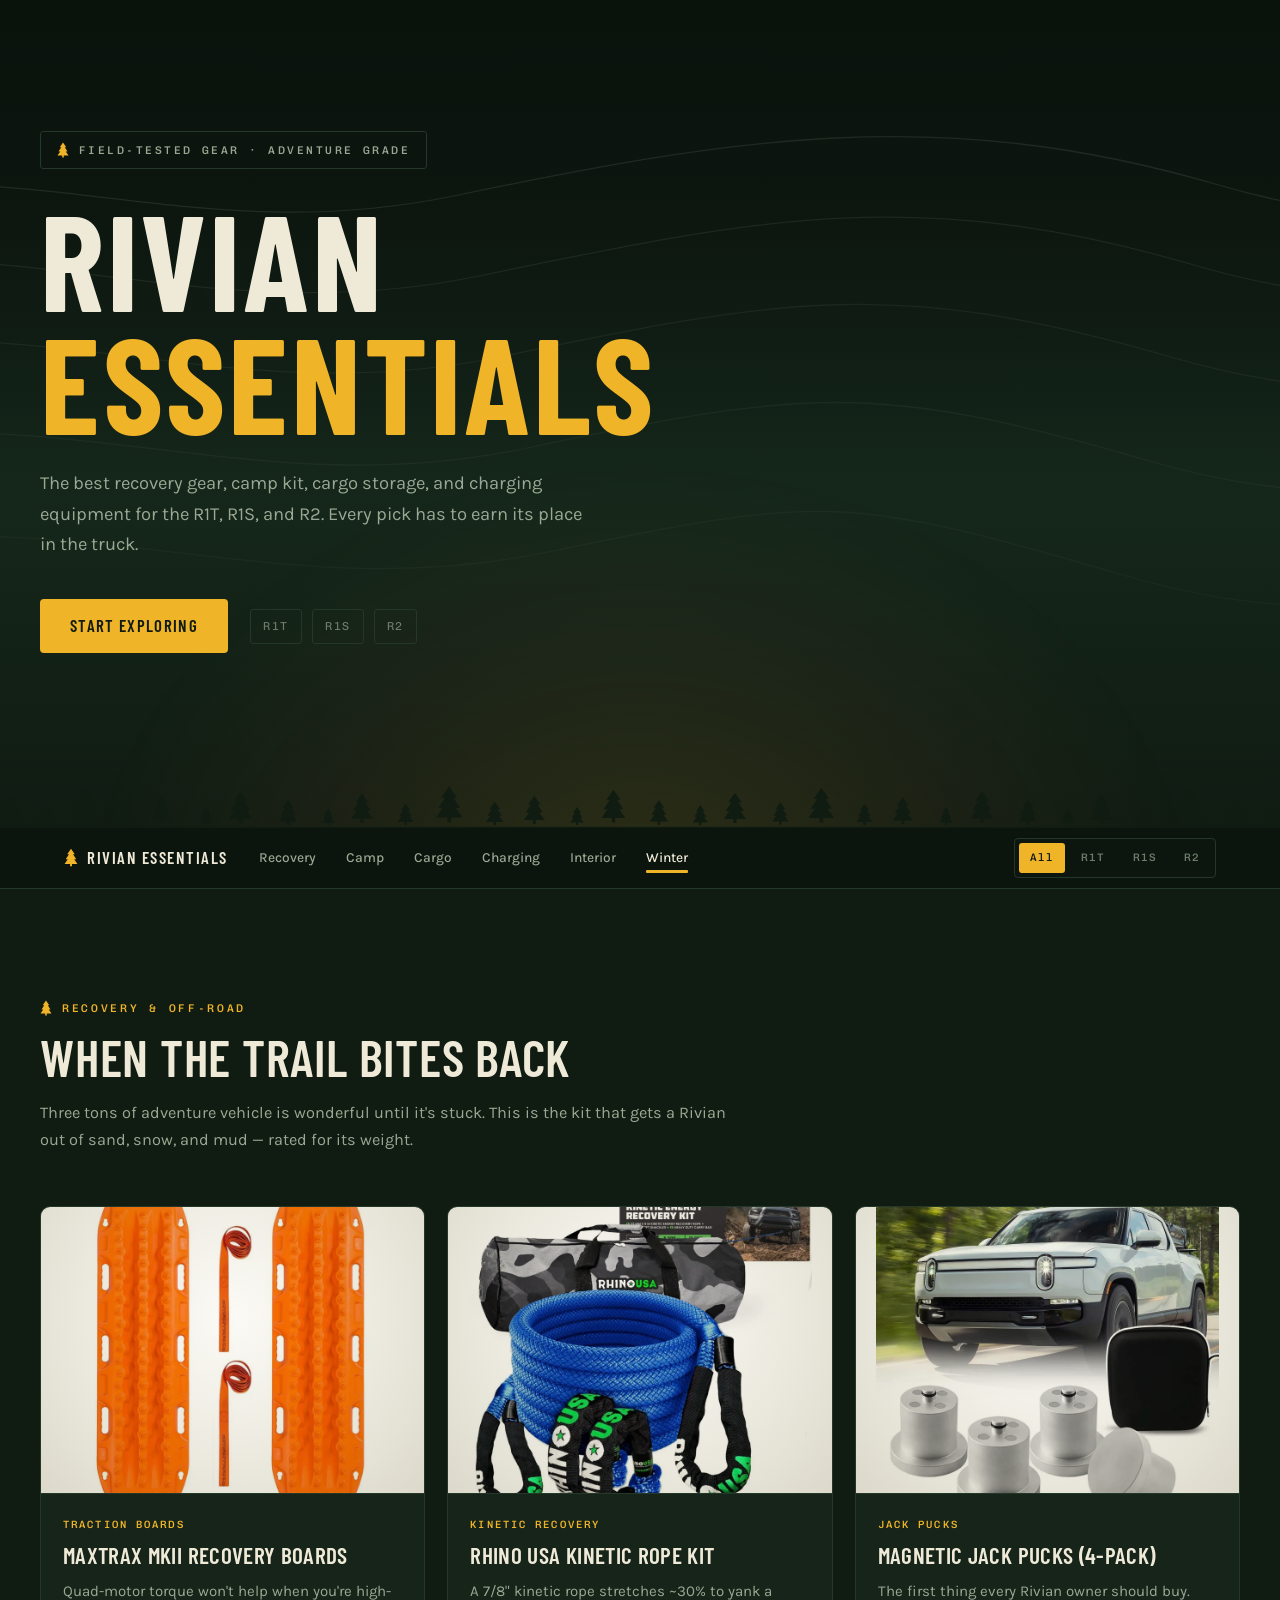
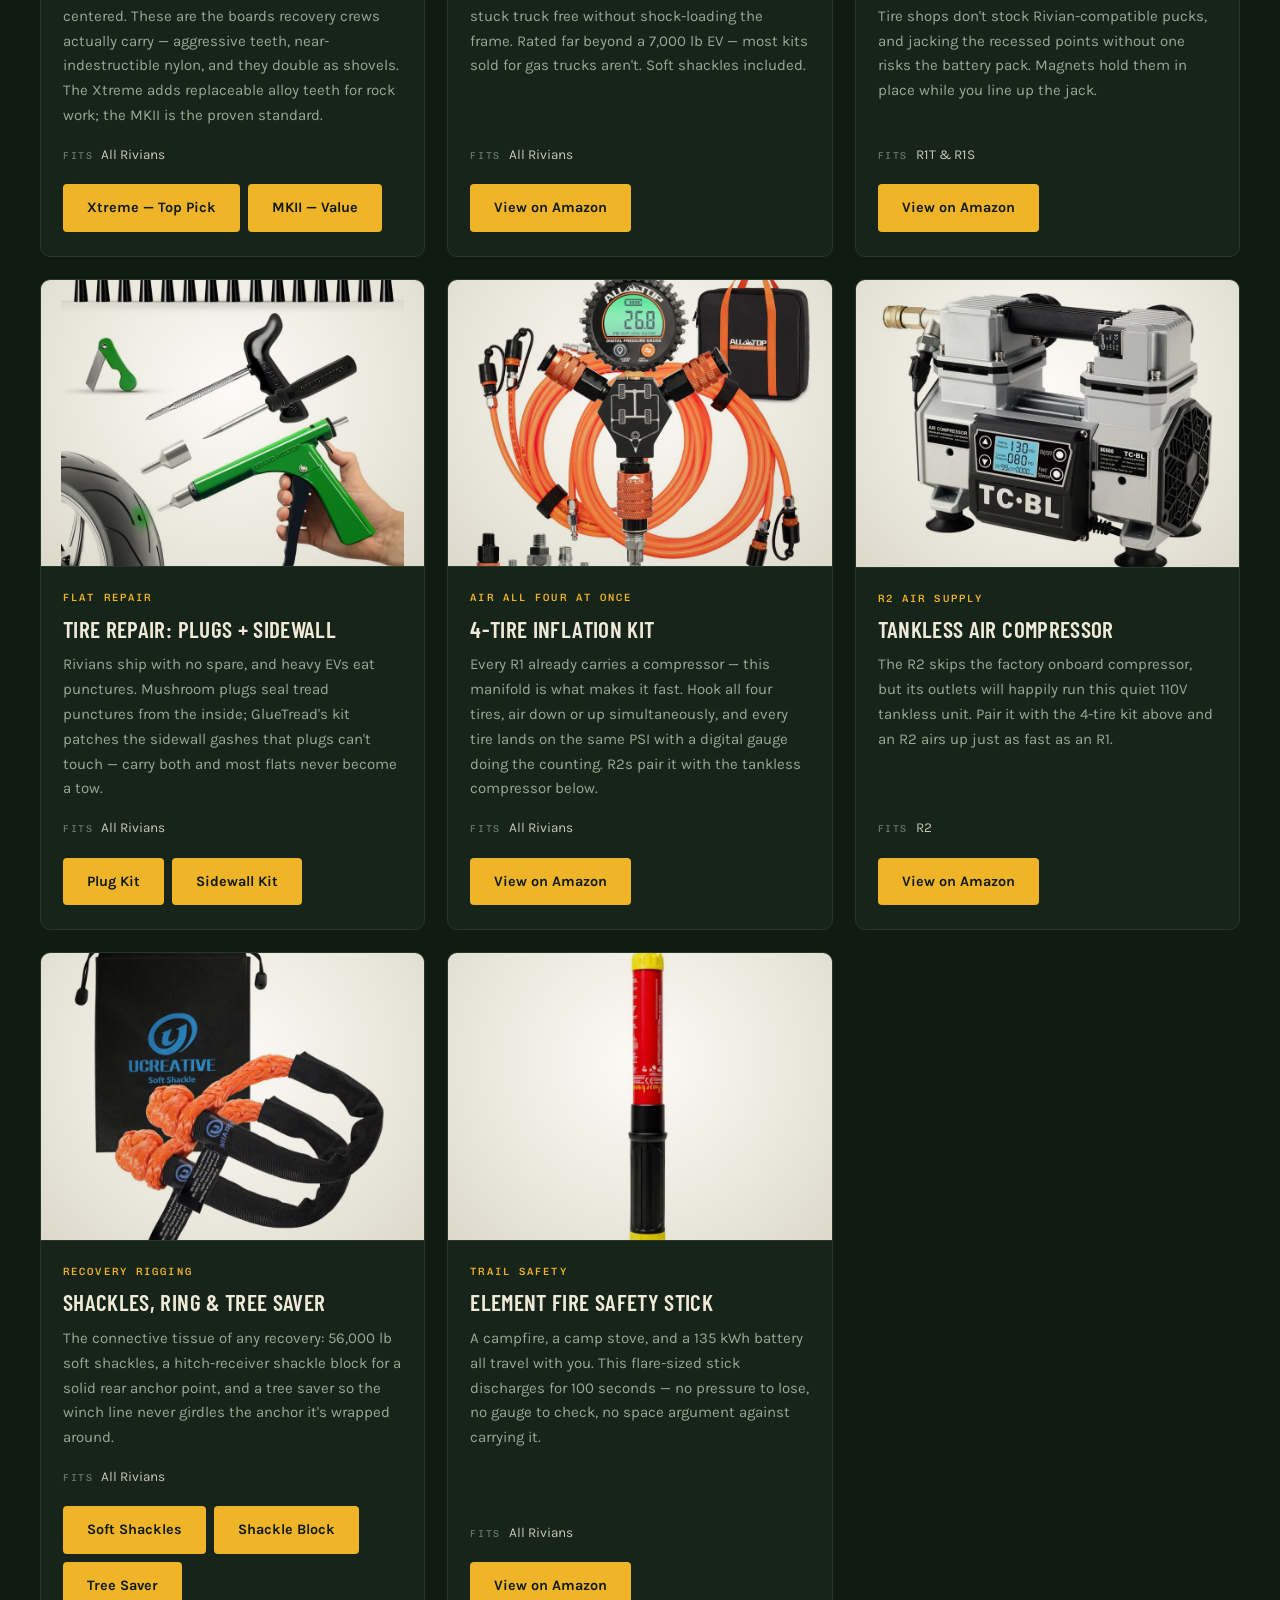
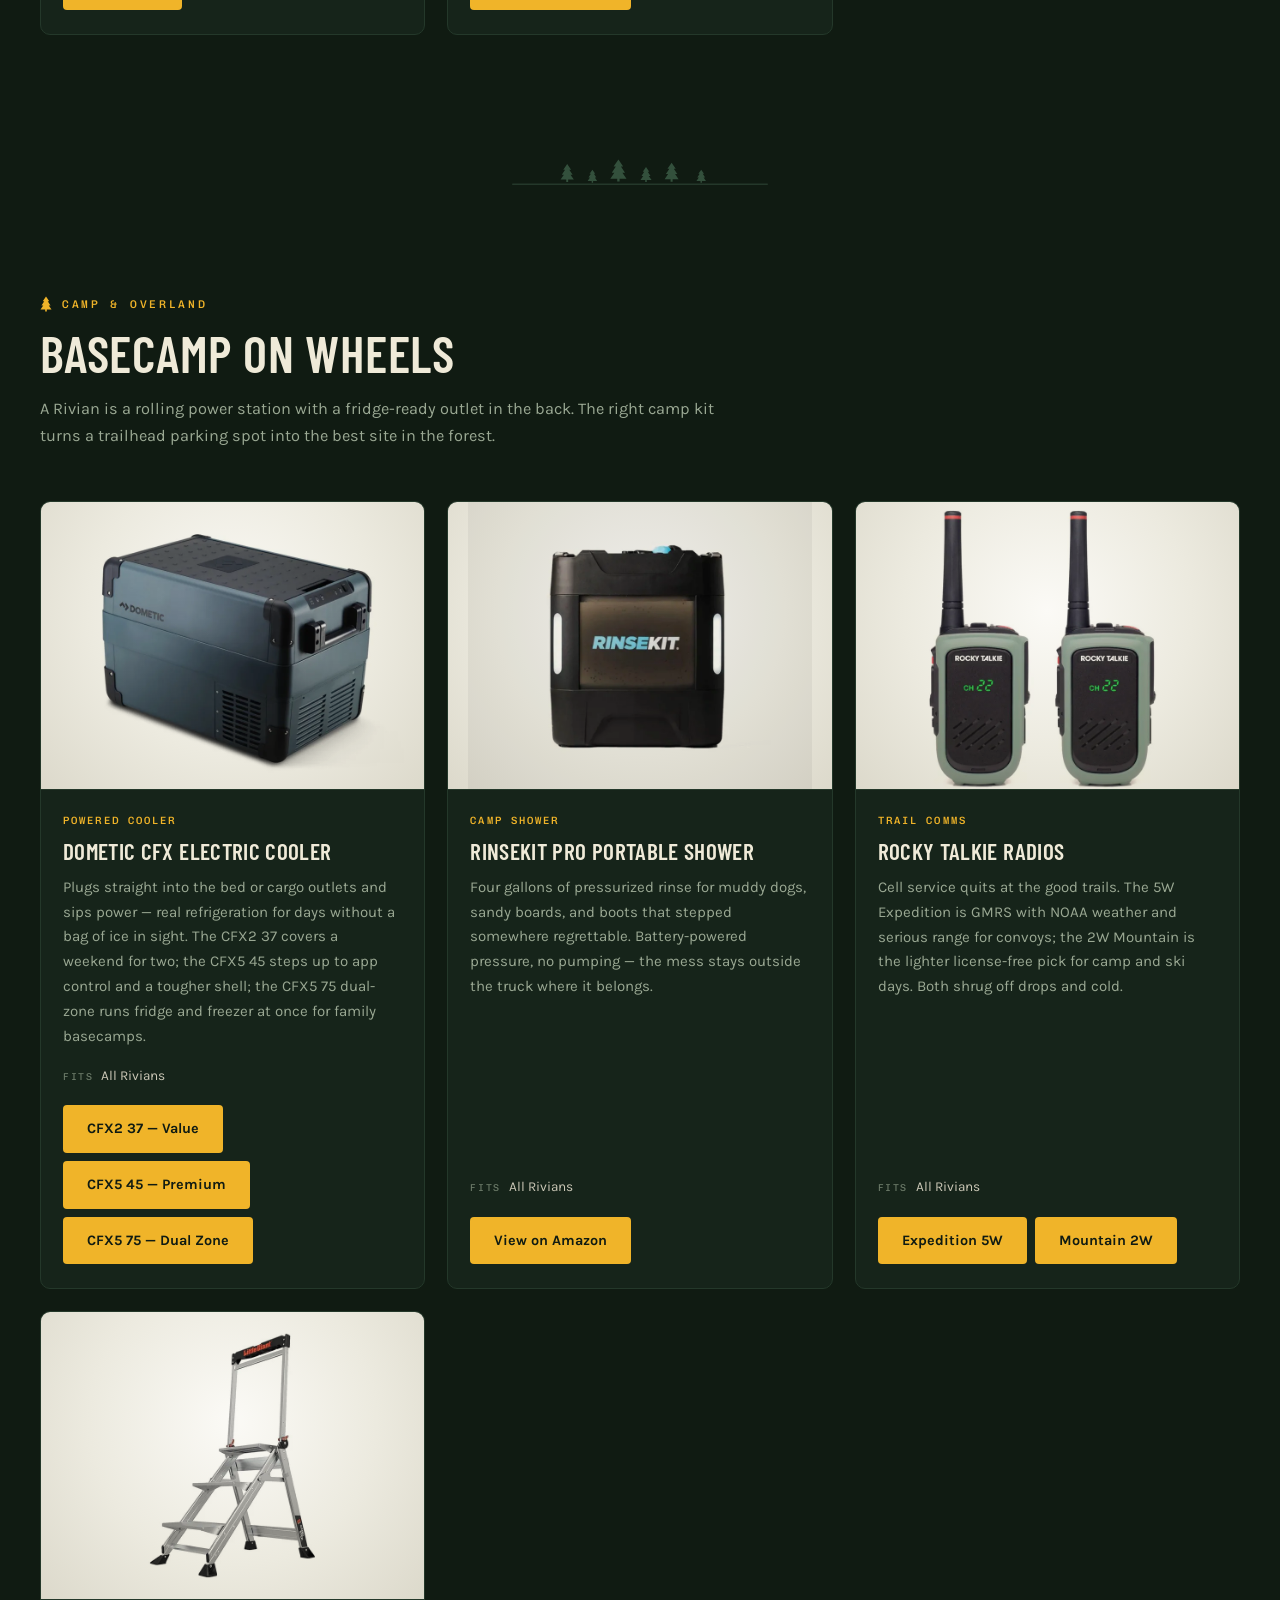
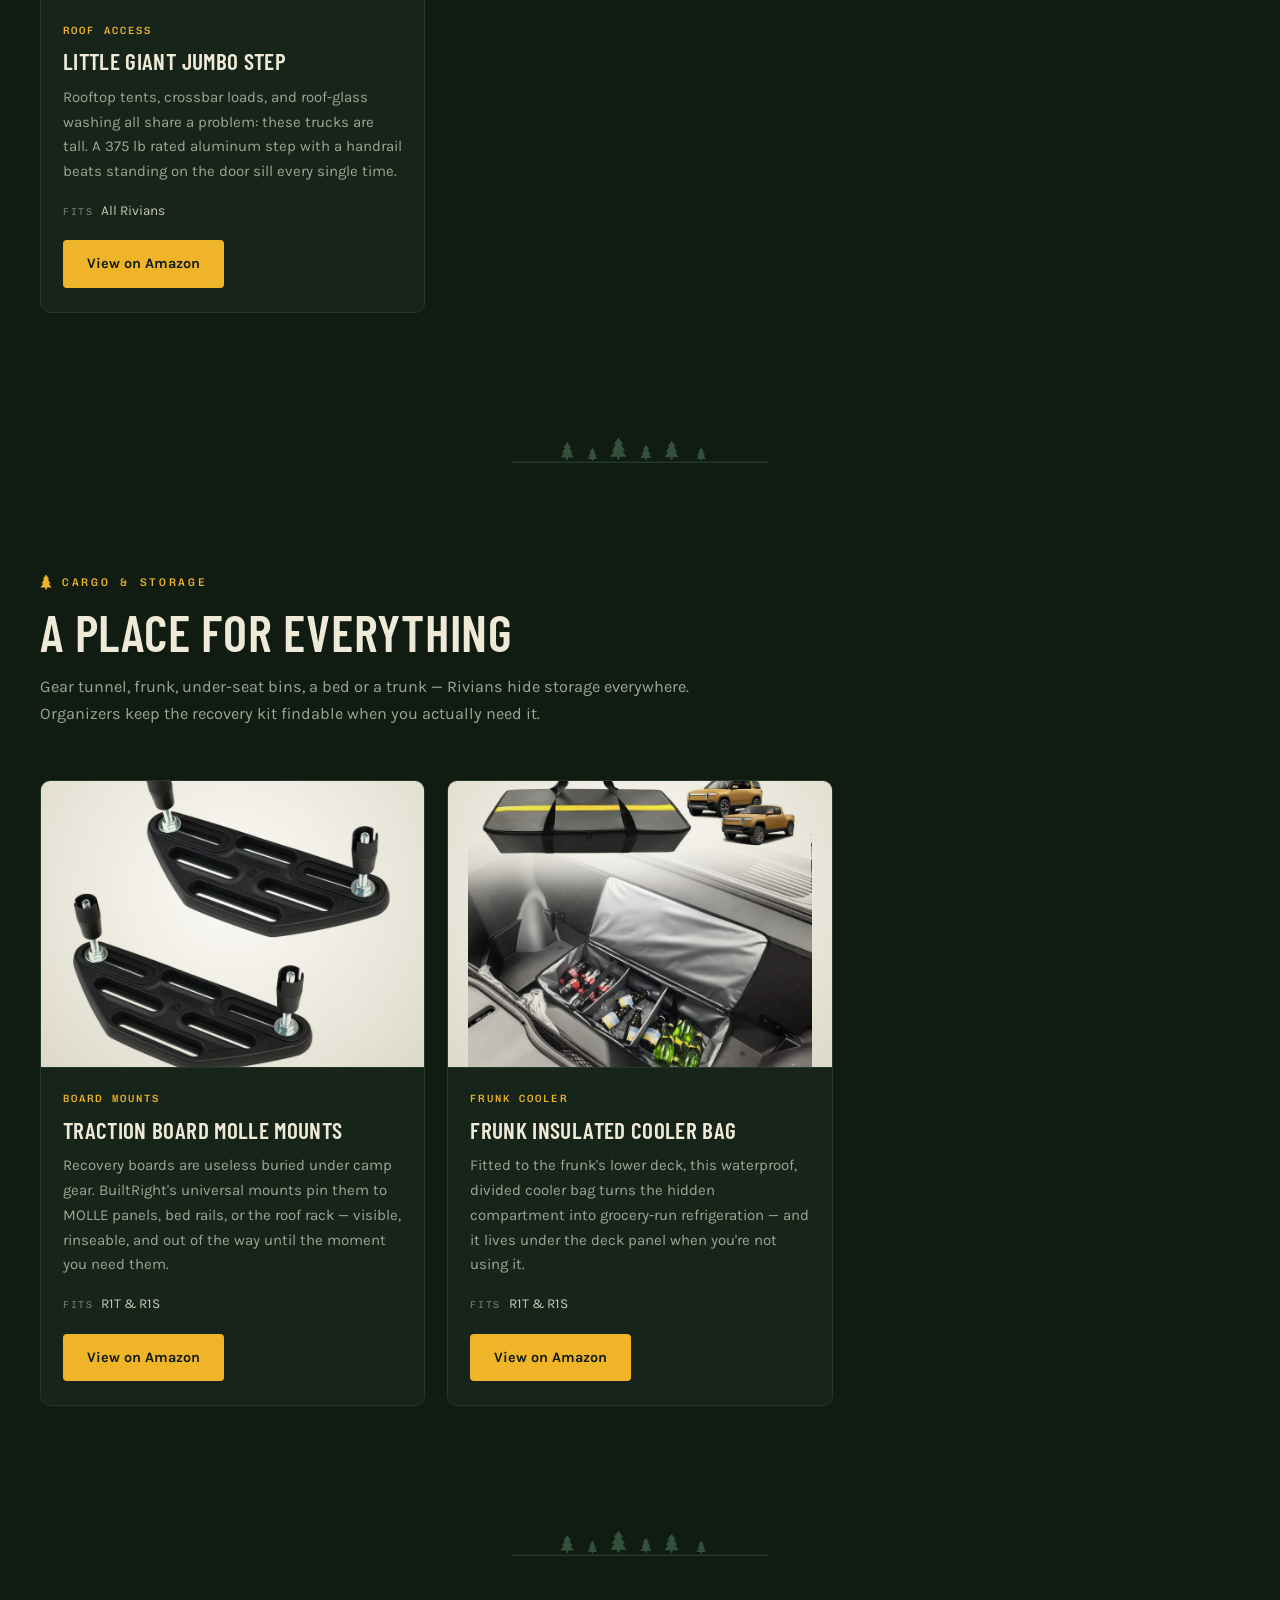
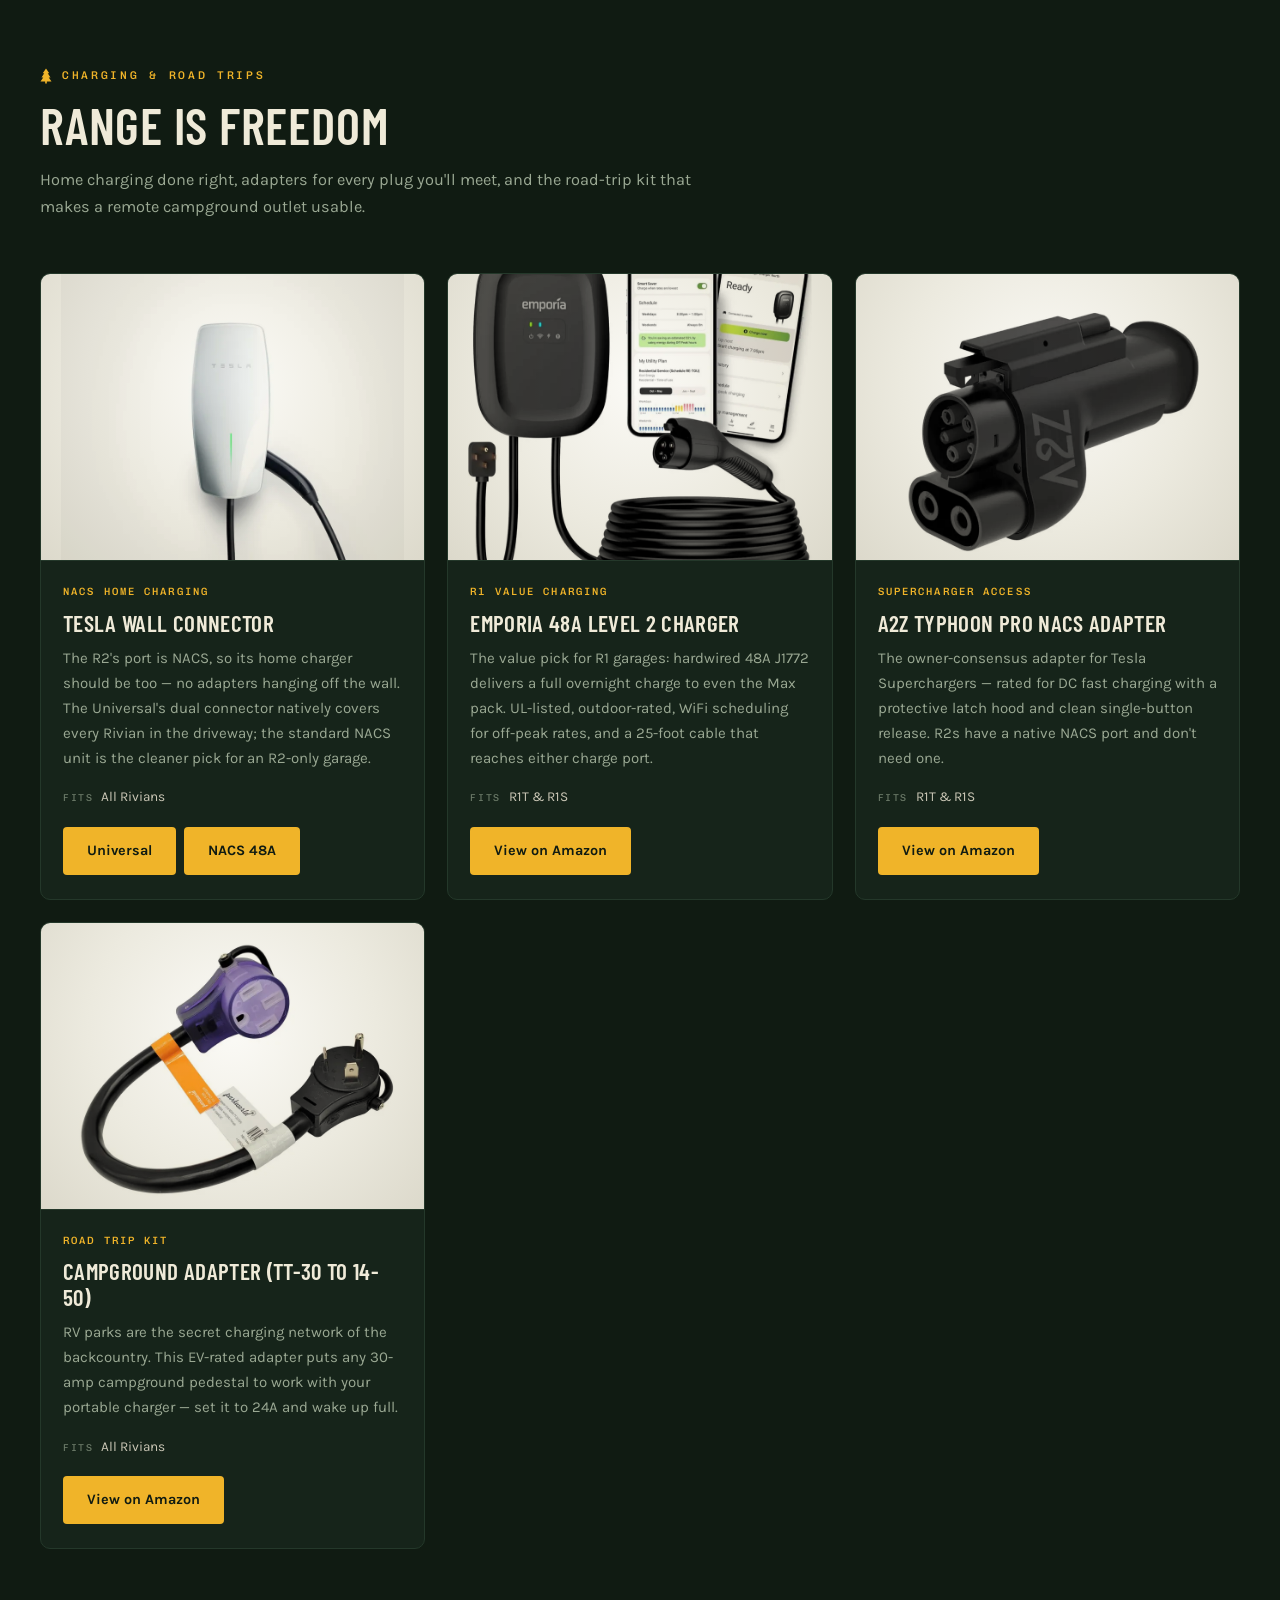
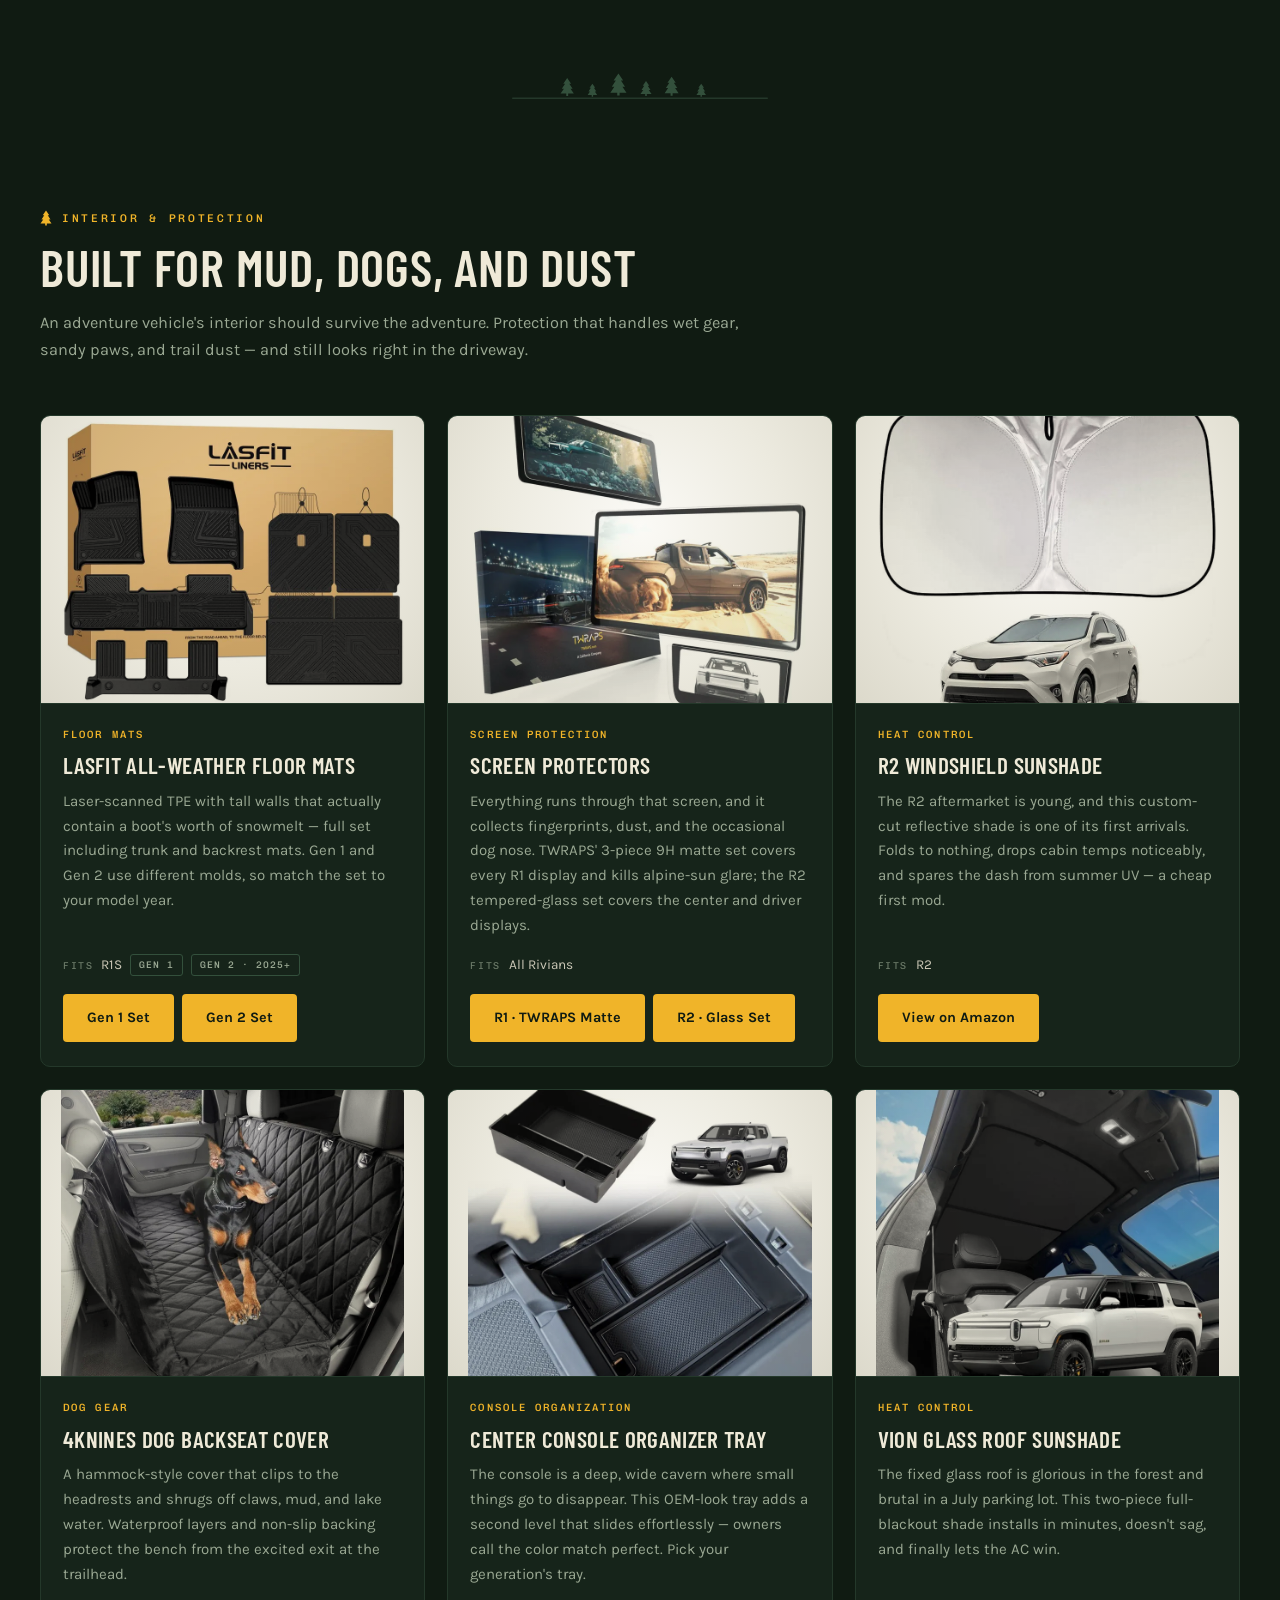
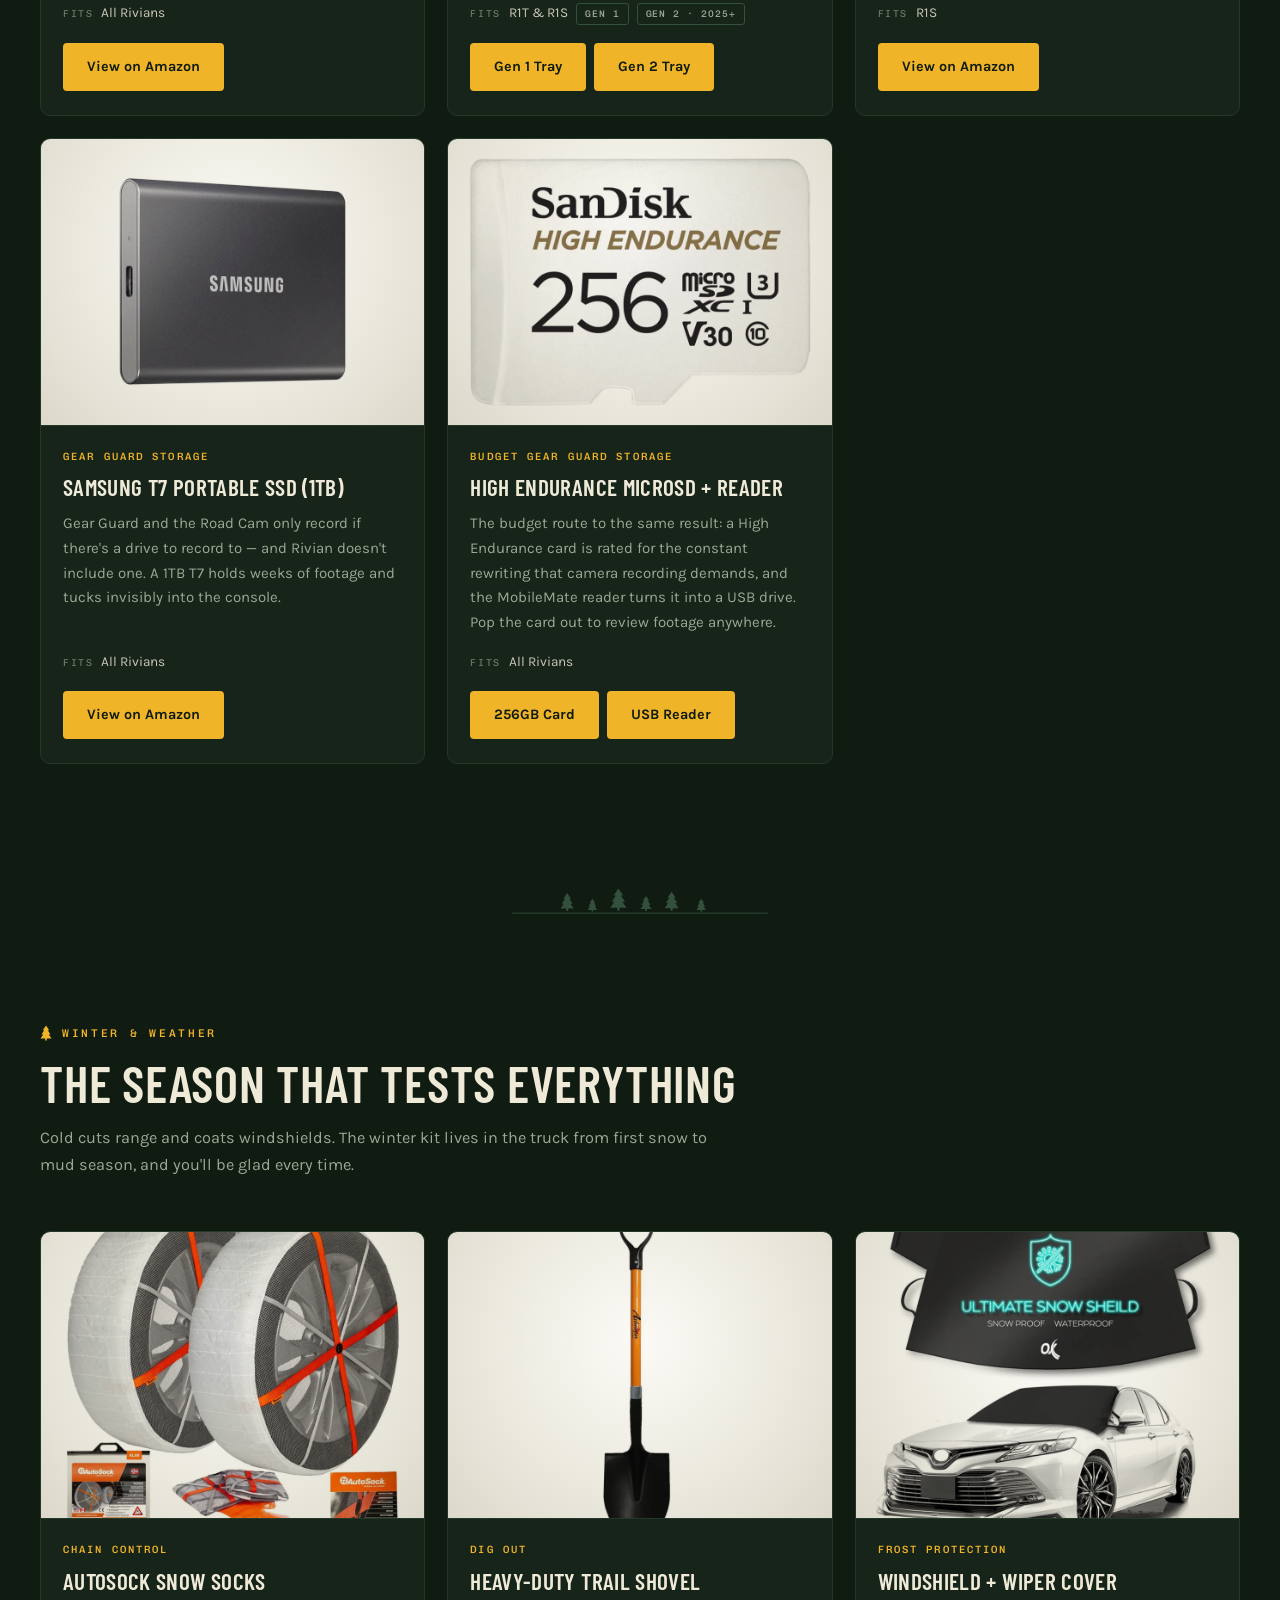
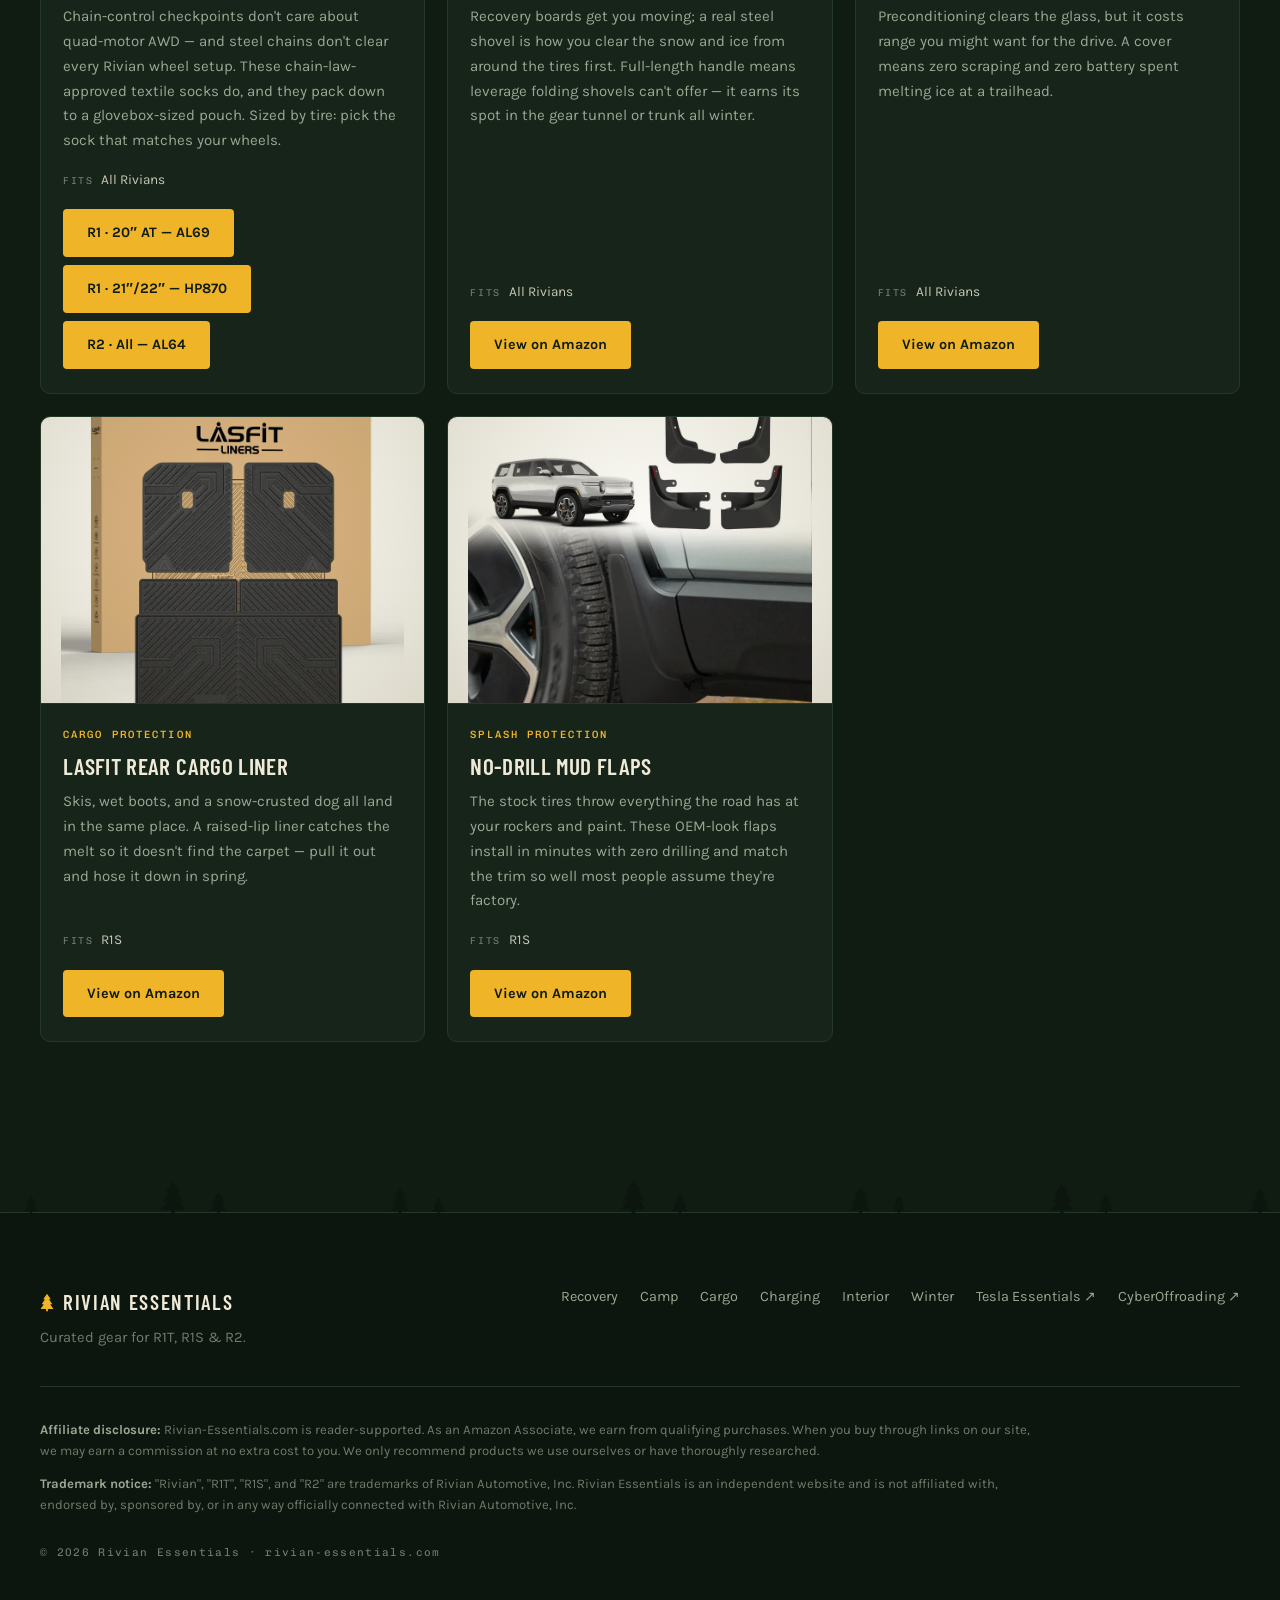
==== commit 88fca3ae: "Port SanDisk microSD + reader combo from tesla-essentials; SSD fits all Rivians High Endurance 256GB" ====
--- a/index.html
+++ b/index.html
@@ -718,7 +718,7 @@
             </div>
           </article>
 
-          <article class="product-card" data-fits="r1t r1s">
+          <article class="product-card" data-fits="r1t r1s r2">
             <div class="product-card__image">
               <picture>
                 <source srcset="images/products/ssd-t7/photo-800.webp" type="image/webp">
@@ -729,8 +729,27 @@
               <p class="product-card__kicker">Gear Guard Storage</p>
               <h3>Samsung T7 Portable SSD (1TB)</h3>
               <p class="product-card__review">Gear Guard and the Road Cam only record if there's a drive to record to — and Rivian doesn't include one. A 1TB T7 holds weeks of footage and tucks invisibly into the console.</p>
-              <p class="product-card__fits"><span class="product-card__fits-label">Fits</span> R1T &amp; R1S</p>
+              <p class="product-card__fits"><span class="product-card__fits-label">Fits</span> All Rivians</p>
               <a href="https://www.amazon.com/dp/B0874XN4D8?tag=kchau06-20" class="cta-button" target="_blank" rel="nofollow sponsored noopener noreferrer">View on Amazon</a>
+            </div>
+          </article>
+
+          <article class="product-card" data-fits="r1t r1s r2">
+            <div class="product-card__image">
+              <picture>
+                <source srcset="images/products/microsd-reader/photo-800.webp" type="image/webp">
+                <img src="images/products/microsd-reader/photo-800.jpg" alt="SanDisk 256GB High Endurance microSD card" width="800" height="800" loading="lazy" decoding="async">
+              </picture>
+            </div>
+            <div class="product-card__info">
+              <p class="product-card__kicker">Budget Gear Guard Storage</p>
+              <h3>High Endurance MicroSD + Reader</h3>
+              <p class="product-card__review">The budget route to the same result: a High Endurance card is rated for the constant rewriting that camera recording demands, and the MobileMate reader turns it into a USB drive. Pop the card out to review footage anywhere.</p>
+              <p class="product-card__fits"><span class="product-card__fits-label">Fits</span> All Rivians</p>
+              <div class="product-card__ctas">
+                <a href="https://www.amazon.com/dp/B07P4HBRMV?tag=kchau06-20" class="cta-button" target="_blank" rel="nofollow sponsored noopener noreferrer">256GB Card</a>
+                <a href="https://www.amazon.com/dp/B07G5JV2B5?tag=kchau06-20" class="cta-button" target="_blank" rel="nofollow sponsored noopener noreferrer">USB Reader</a>
+              </div>
             </div>
           </article>
 
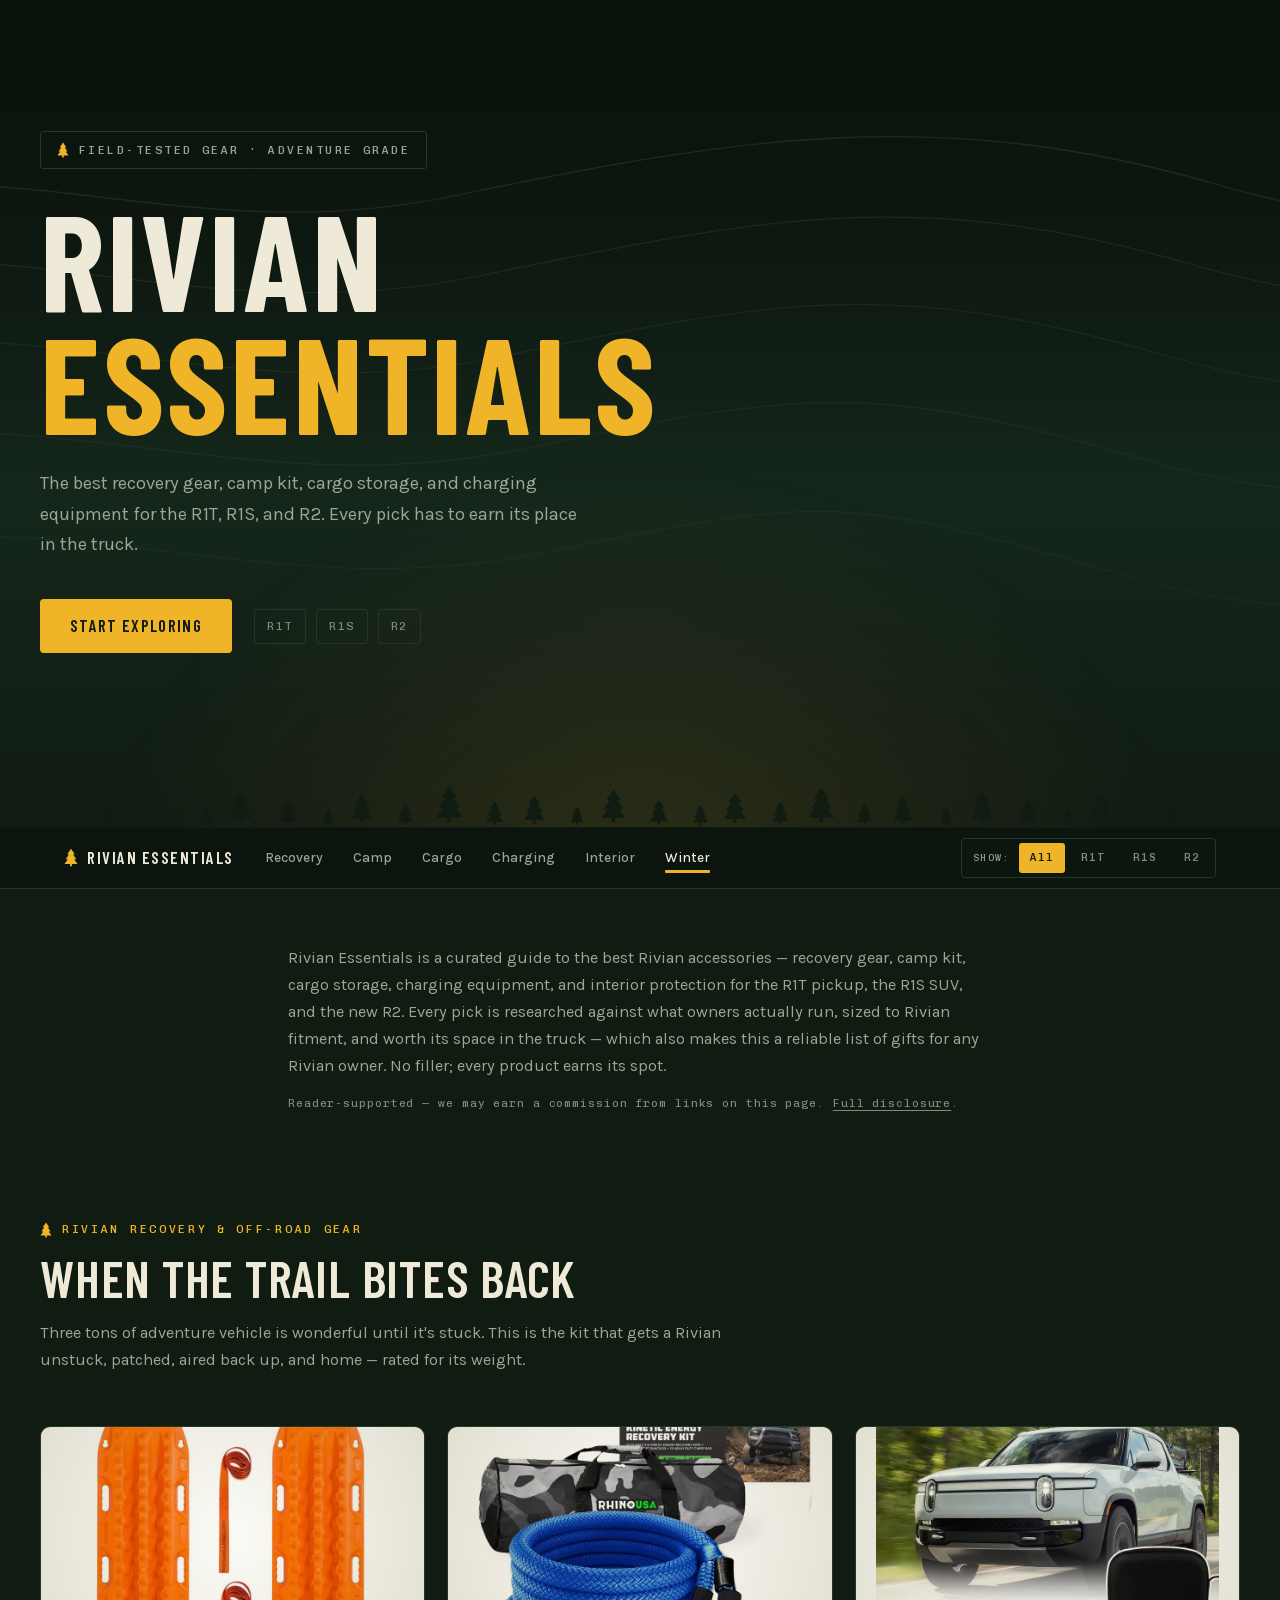
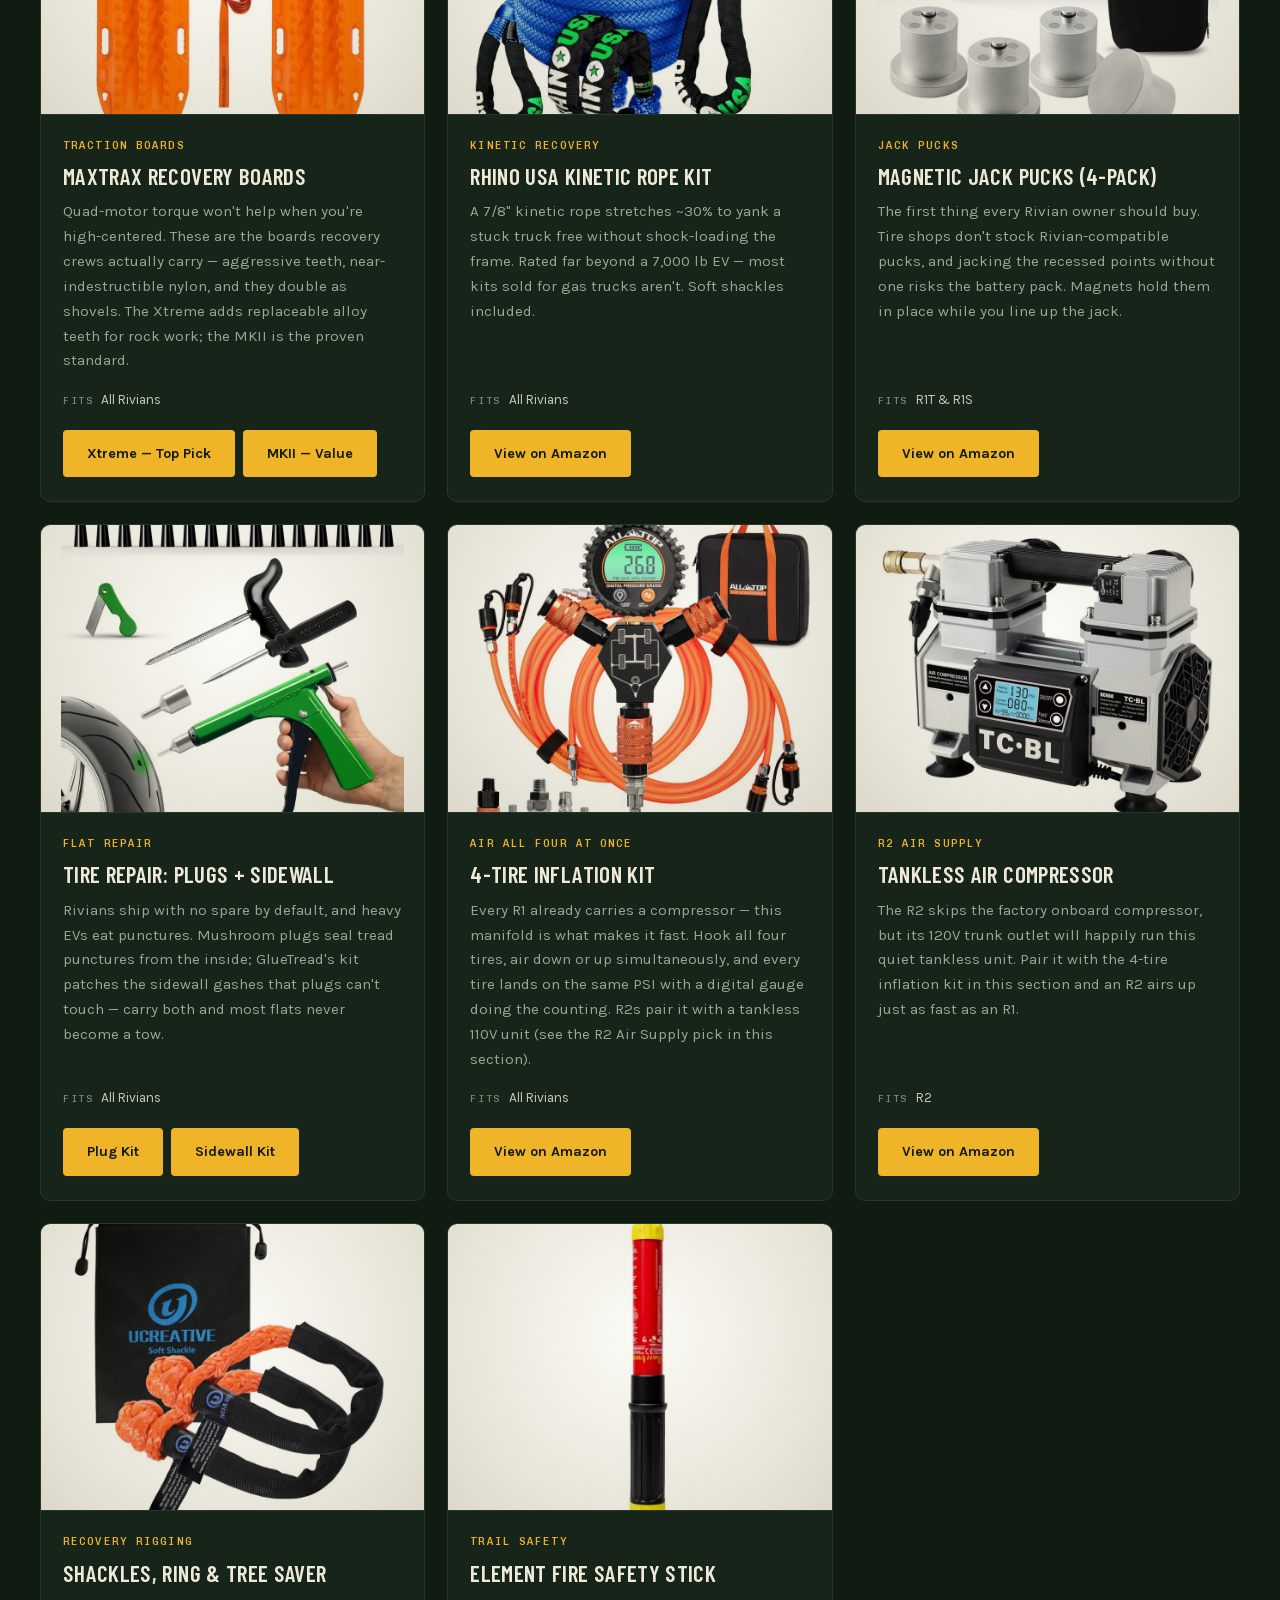
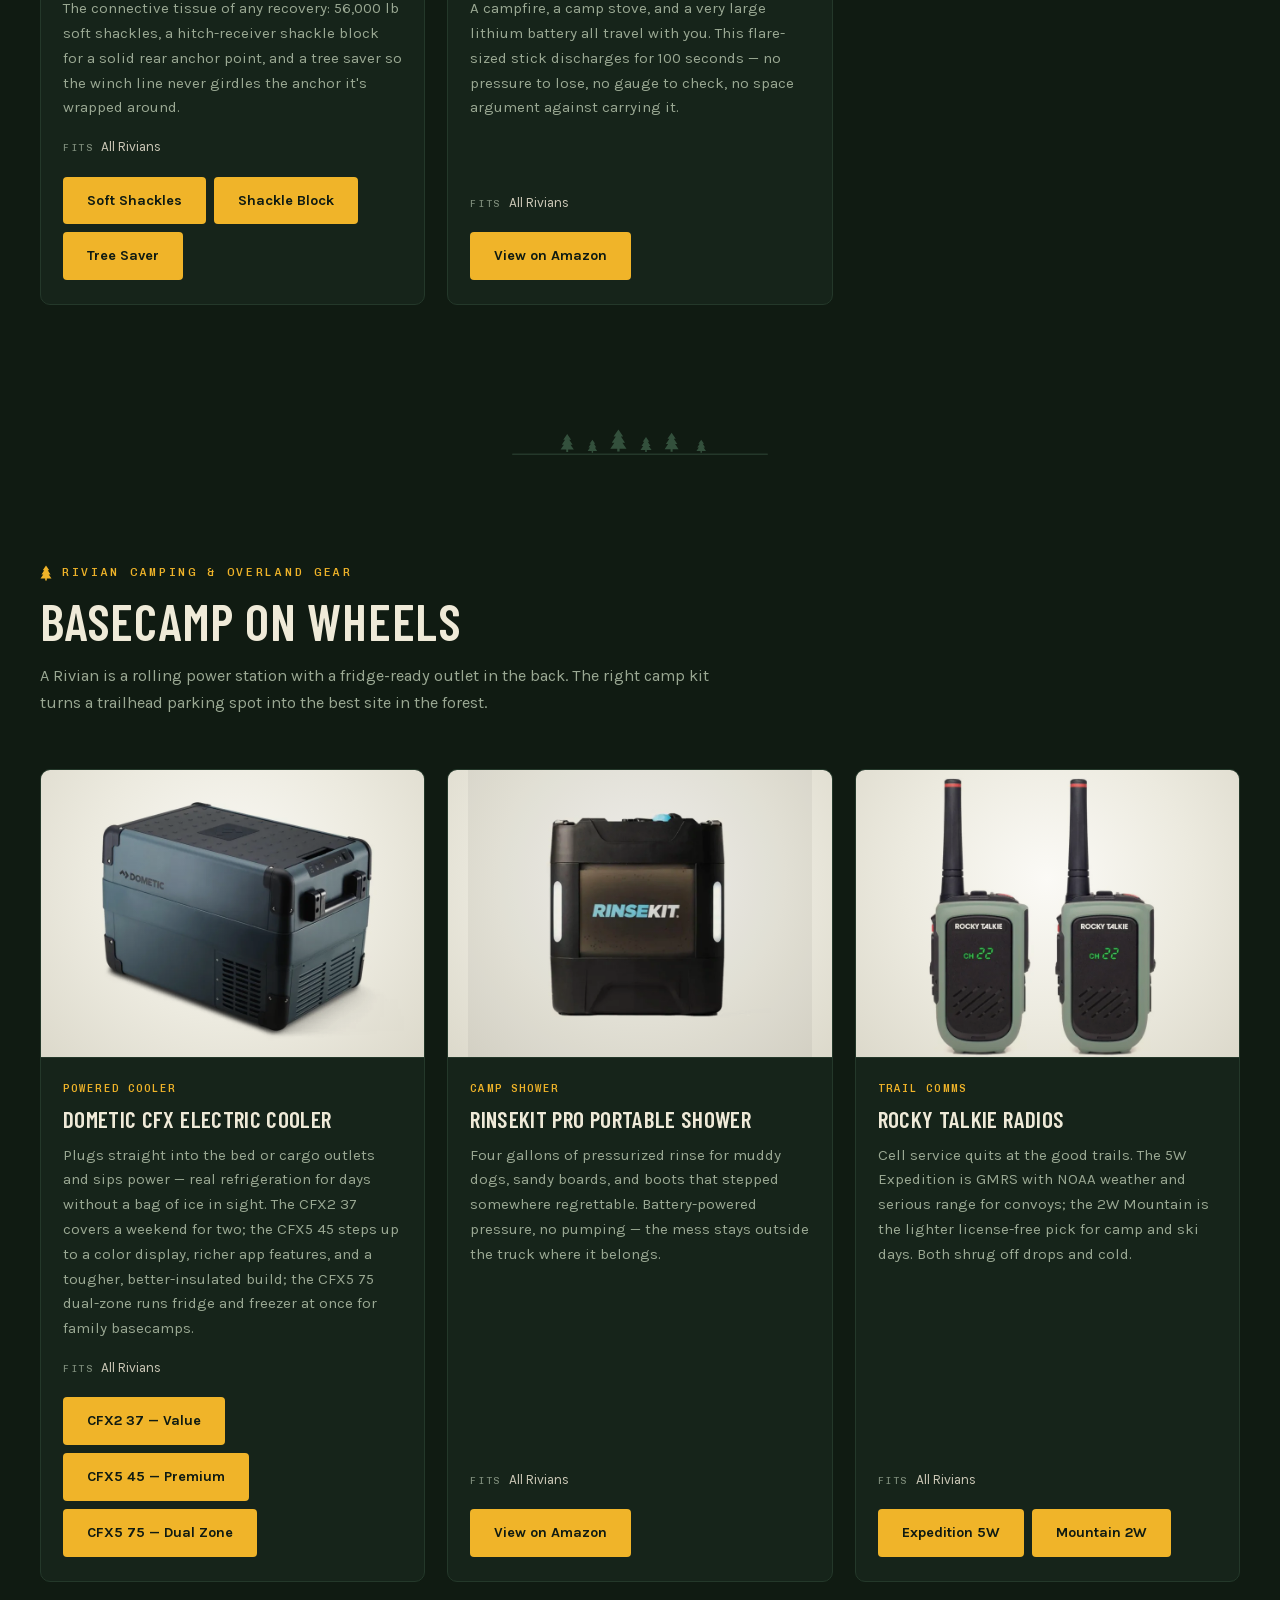
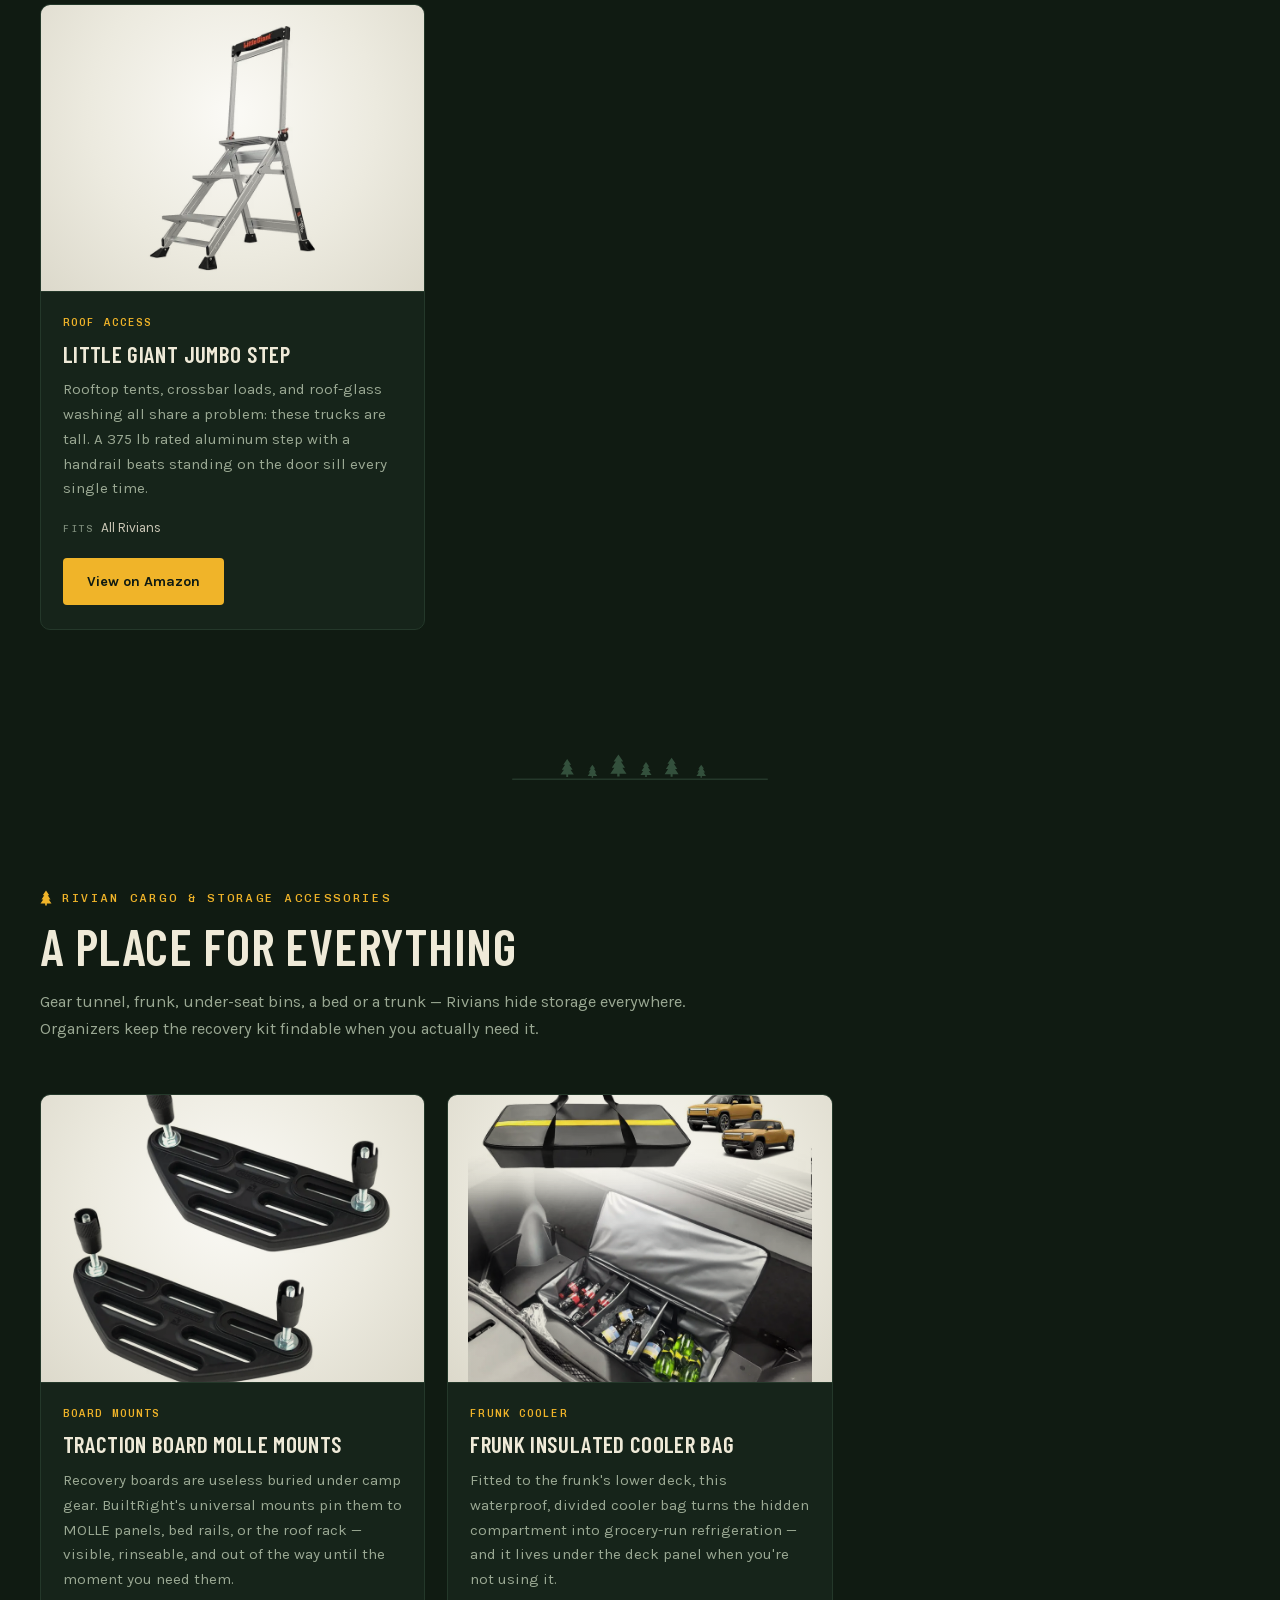
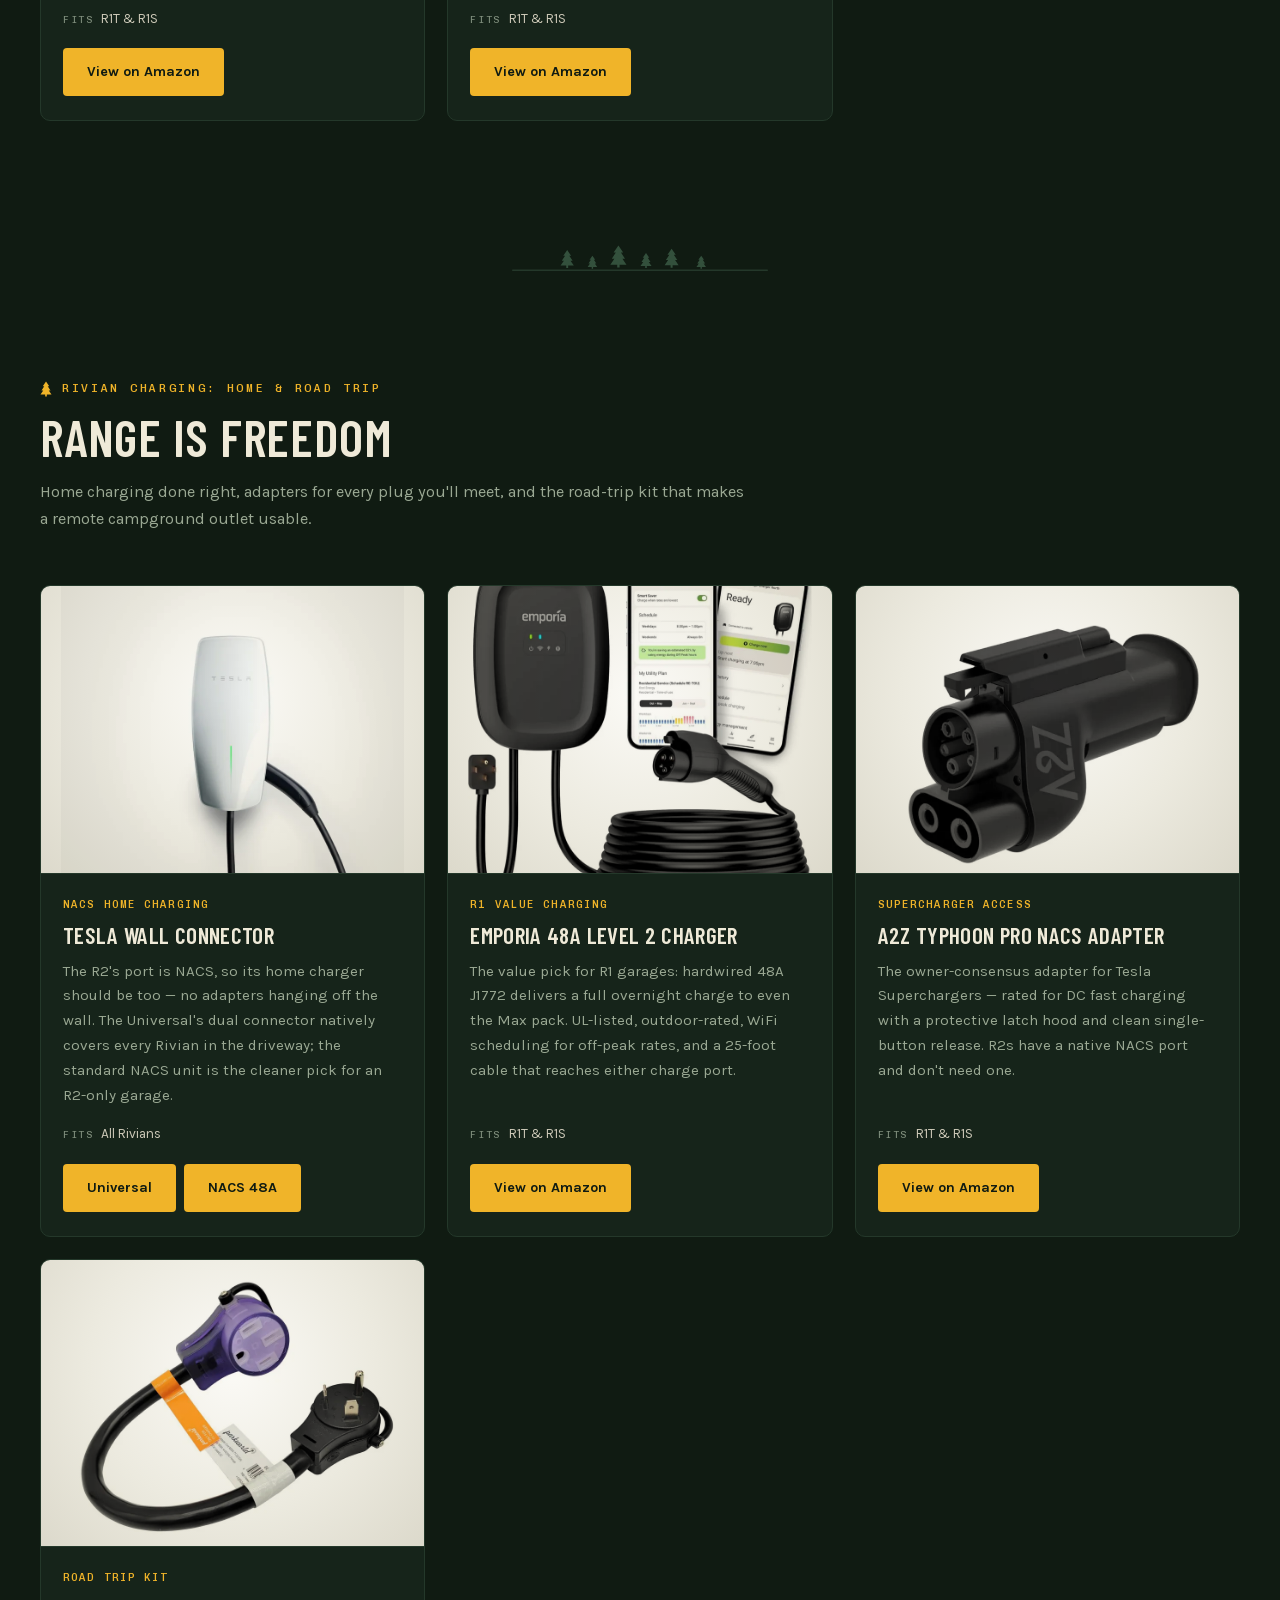
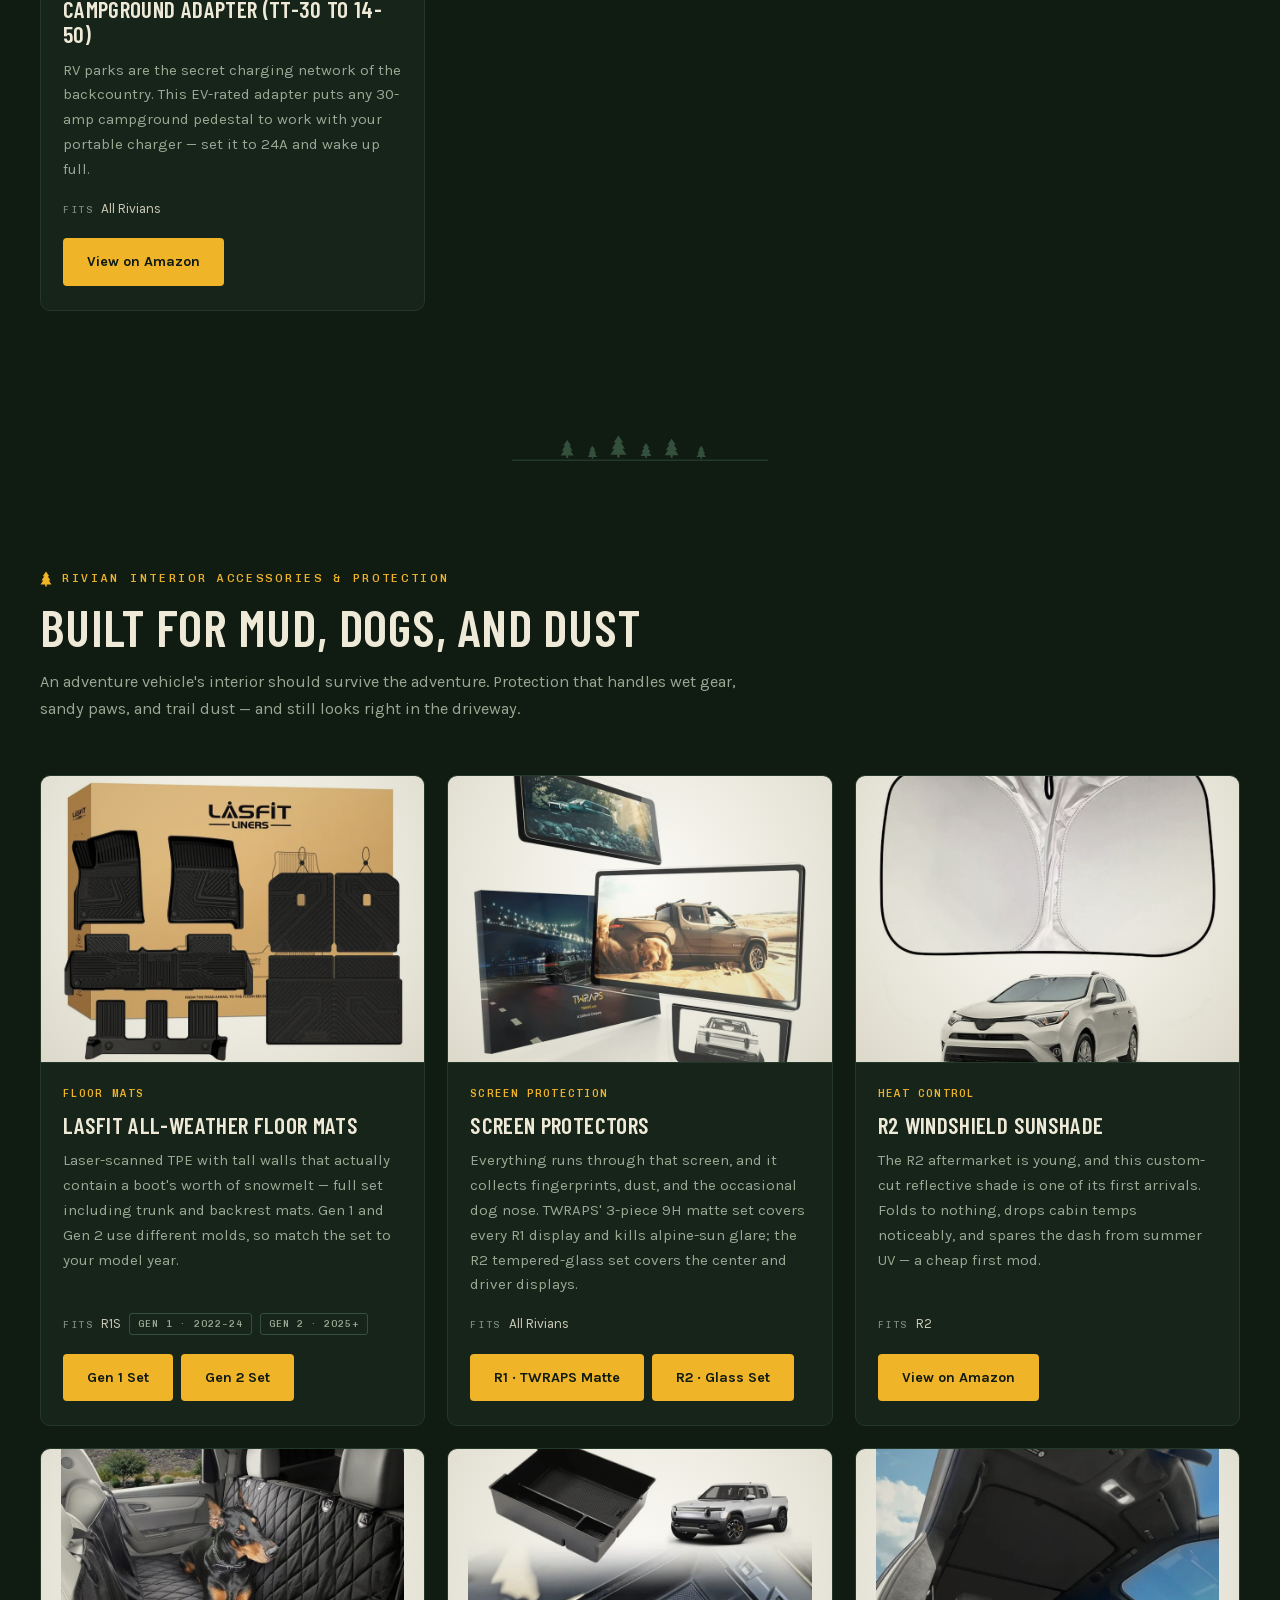
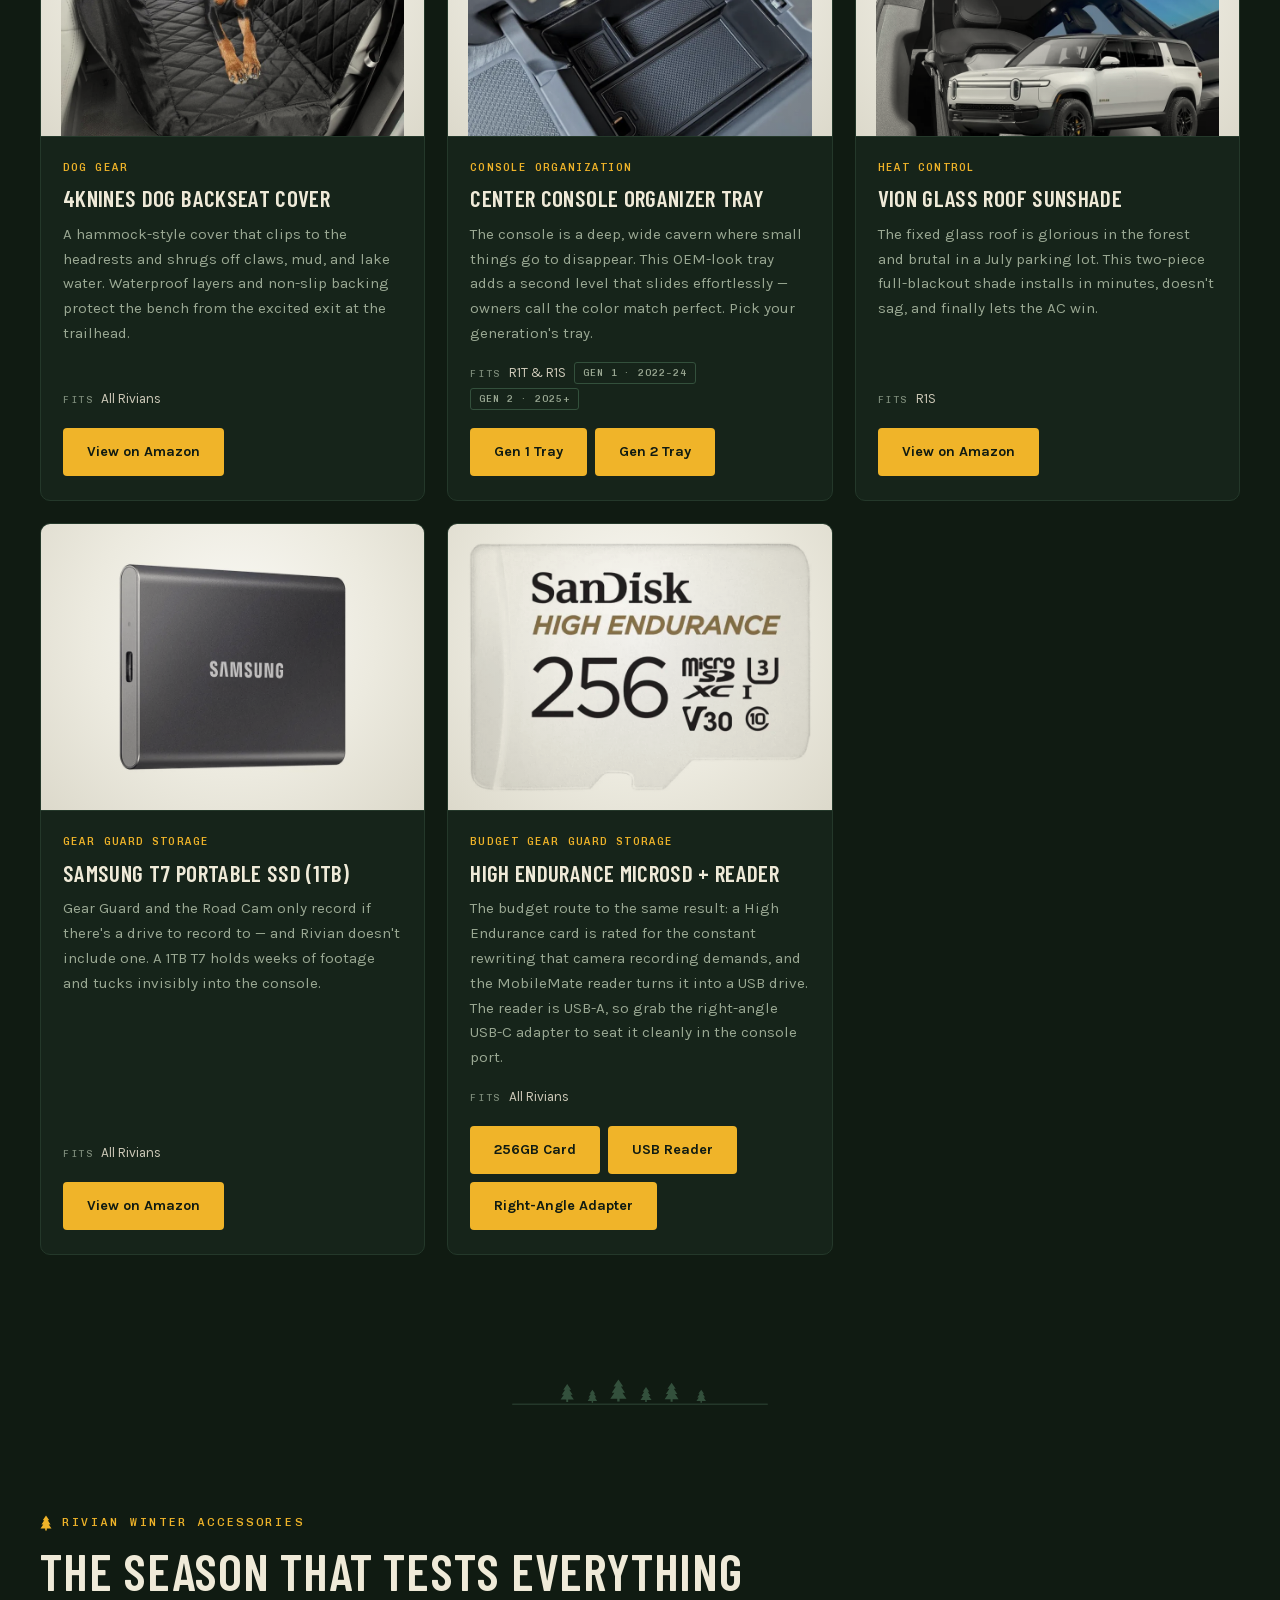
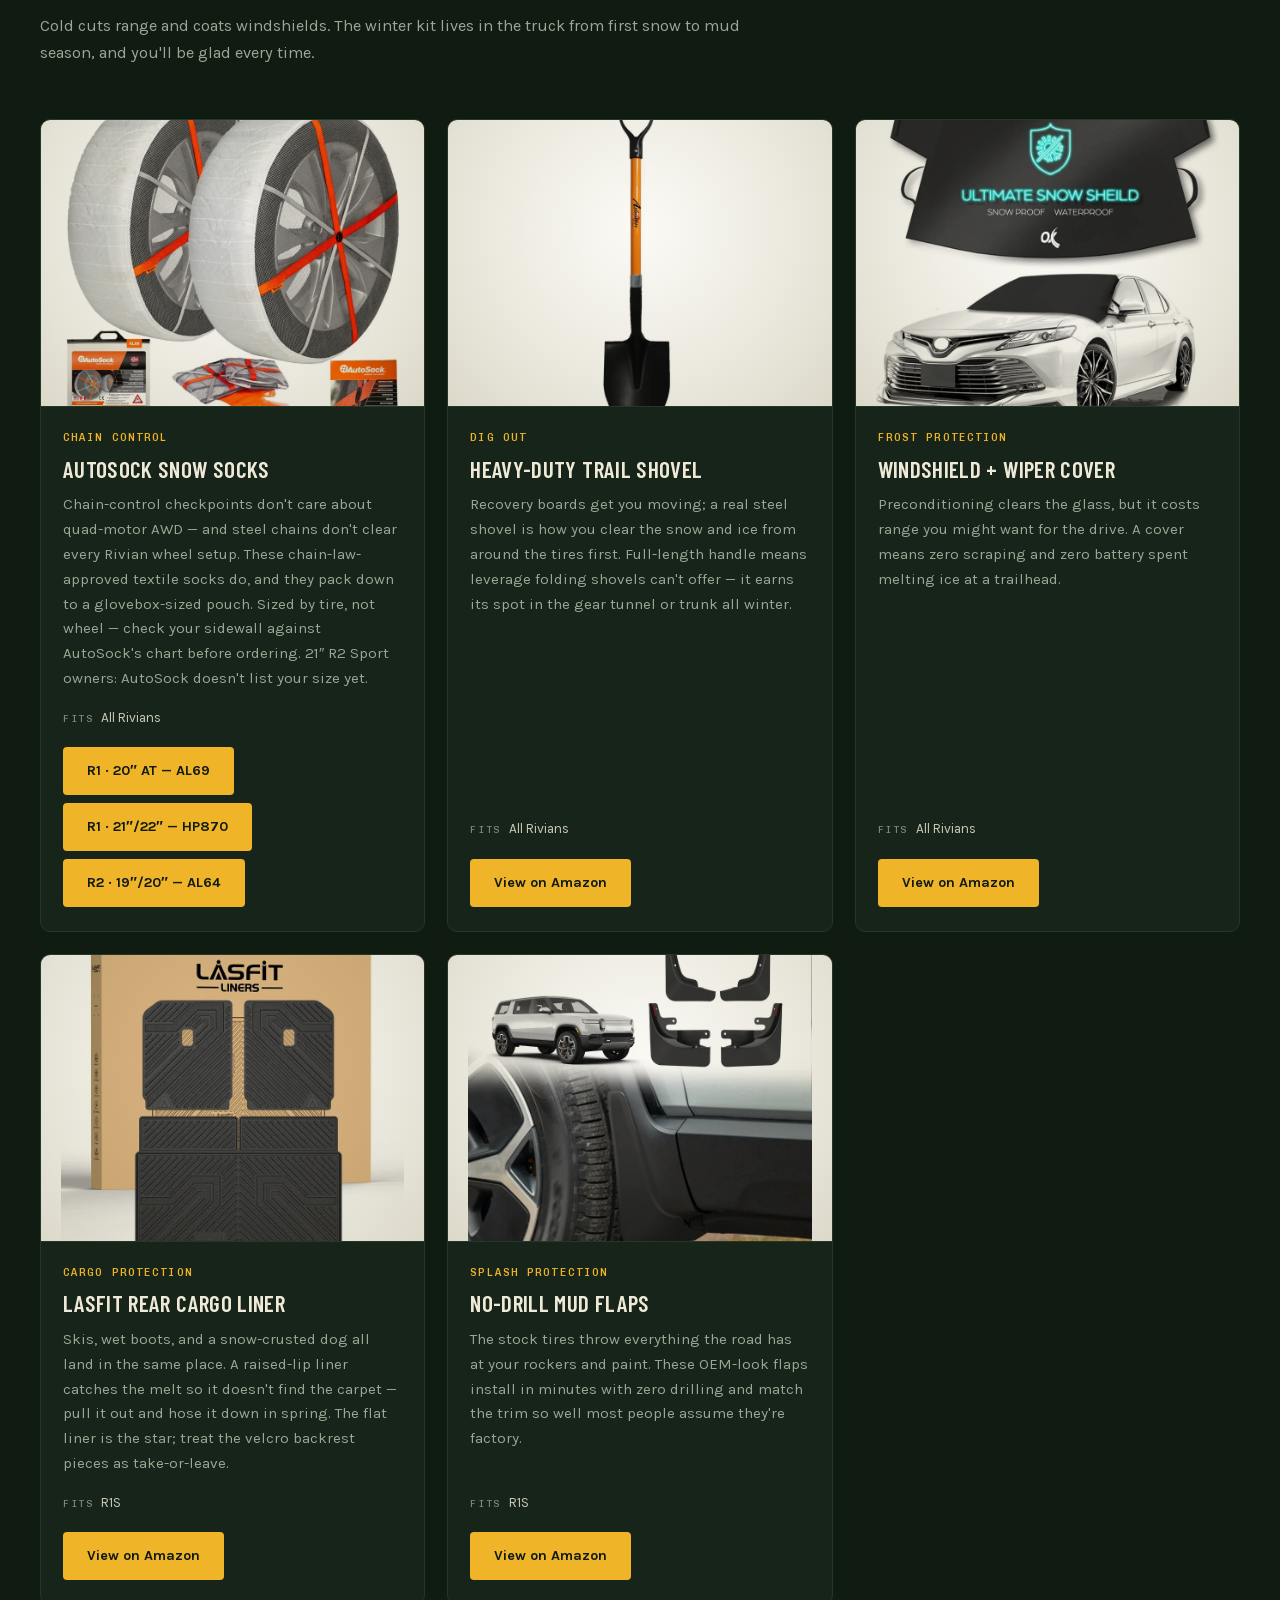
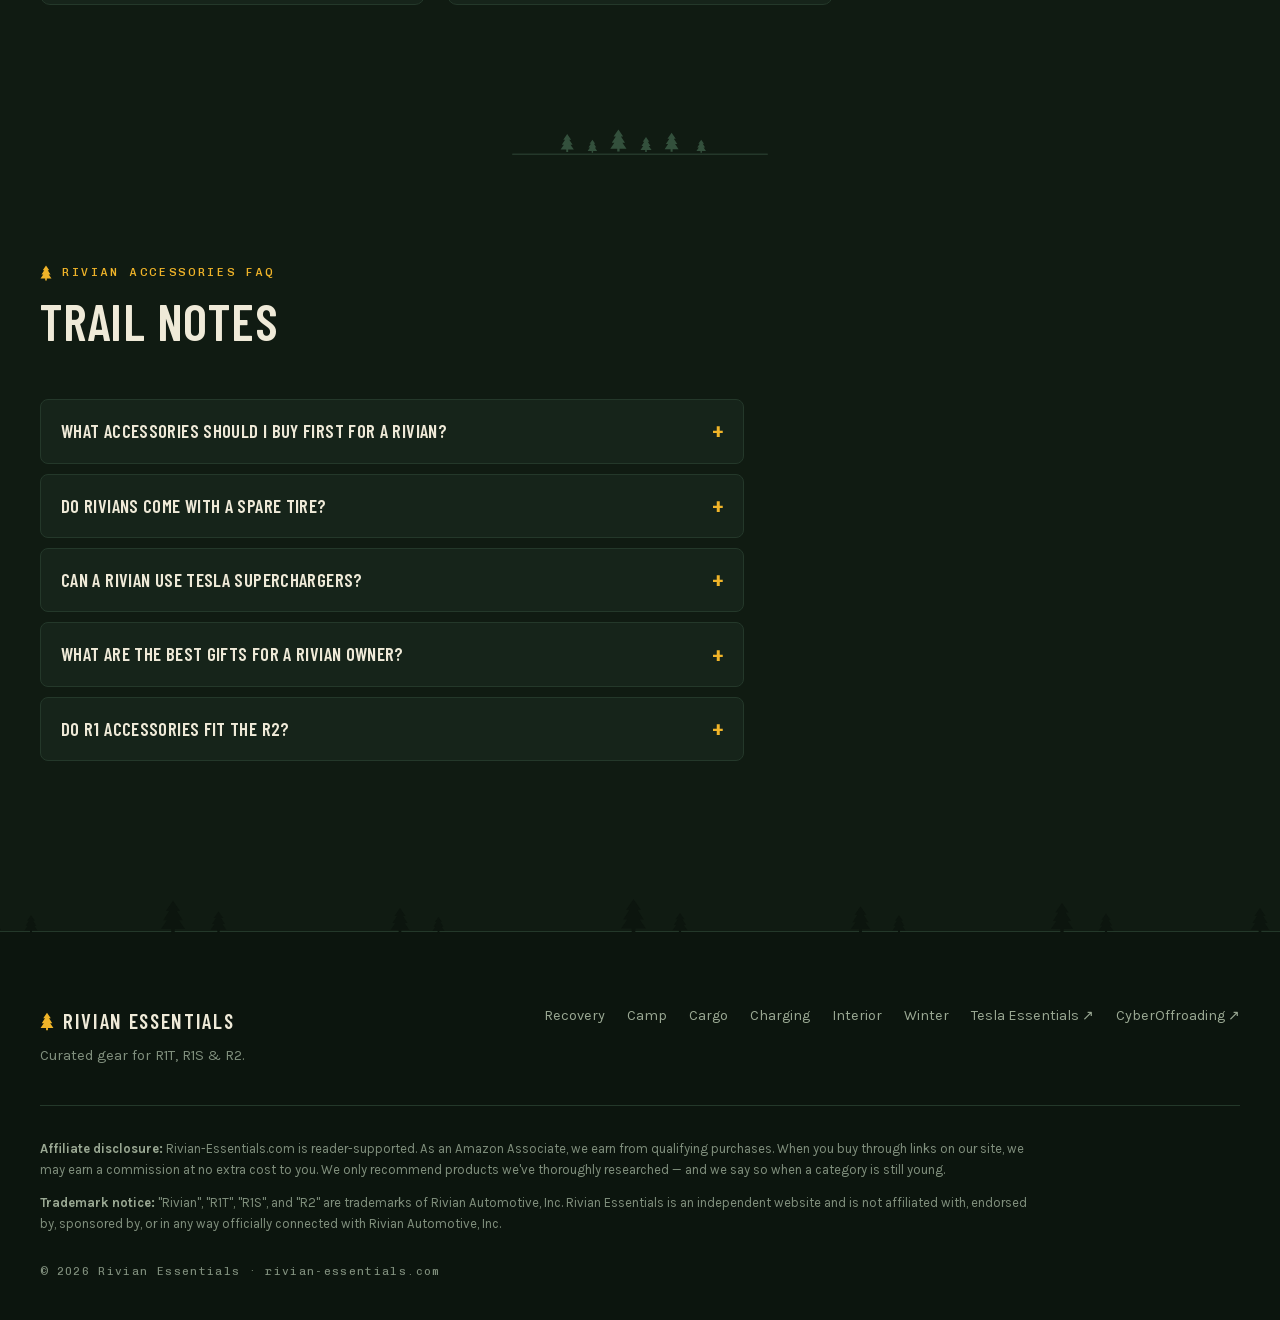
==== commit d7920b56: "Apply multi-agent review fixes and SEO optimization Critical fixes: vehicle filter actually hides ca" ====
--- a/index.html
+++ b/index.html
@@ -3,21 +3,21 @@
 <head>
   <meta charset="UTF-8">
   <meta name="viewport" content="width=device-width, initial-scale=1.0">
-  <title>Rivian Essentials — Curated Gear for R1T, R1S &amp; R2</title>
+  <title>Best Rivian Accessories — R1T, R1S &amp; R2 Gear | Rivian Essentials</title>
   <meta name="description" content="The best accessories for Rivian R1T, R1S, and R2 — recovery gear, camp kit, cargo storage, charging, and interior protection. Curated picks that earn their place in the truck.">
   <link rel="canonical" href="https://rivian-essentials.com/">
 
   <!-- Open Graph -->
   <meta property="og:type" content="website">
   <meta property="og:url" content="https://rivian-essentials.com/">
-  <meta property="og:title" content="Rivian Essentials — Curated Gear for R1T, R1S &amp; R2">
+  <meta property="og:title" content="Best Rivian Accessories — R1T, R1S &amp; R2 Gear | Rivian Essentials">
   <meta property="og:description" content="Recovery gear, camp kit, cargo storage, charging, and interior protection for every Rivian. Curated picks that earn their place in the truck.">
   <meta property="og:image" content="https://rivian-essentials.com/images/brand/og-image.jpg">
   <meta property="og:site_name" content="Rivian Essentials">
 
   <!-- Twitter Card -->
   <meta name="twitter:card" content="summary_large_image">
-  <meta name="twitter:title" content="Rivian Essentials — Curated Gear for R1T, R1S &amp; R2">
+  <meta name="twitter:title" content="Best Rivian Accessories — R1T, R1S &amp; R2 Gear | Rivian Essentials">
   <meta name="twitter:description" content="Recovery gear, camp kit, cargo storage, charging, and interior protection for every Rivian.">
   <meta name="twitter:image" content="https://rivian-essentials.com/images/brand/og-image.jpg">
 
@@ -26,10 +26,9 @@
   <link rel="apple-touch-icon" href="/apple-touch-icon.png">
   <link rel="manifest" href="/site.webmanifest">
 
-  <!-- Fonts: Barlow Condensed (trail signage), Karla (body), Chivo Mono (labels) -->
-  <link rel="preconnect" href="https://fonts.googleapis.com">
-  <link rel="preconnect" href="https://fonts.gstatic.com" crossorigin>
-  <link href="https://fonts.googleapis.com/css2?family=Barlow+Condensed:wght@500;600;700&family=Karla:wght@400;500;700&family=Chivo+Mono:wght@400;500&display=swap" rel="stylesheet">
+  <!-- Fonts self-hosted in /fonts (declared in css/style.css) -->
+  <link rel="preload" href="/fonts/barlow-condensed-700.woff2" as="font" type="font/woff2" crossorigin>
+  <link rel="preload" href="/fonts/karla-var.woff2" as="font" type="font/woff2" crossorigin>
 
   <link rel="stylesheet" href="css/style.css">
 
@@ -50,6 +49,37 @@
         "name": "Rivian Essentials",
         "url": "https://rivian-essentials.com/",
         "logo": "https://rivian-essentials.com/images/brand/og-image.jpg"
+      },
+      {
+        "@type": "FAQPage",
+        "@id": "https://rivian-essentials.com/#faq",
+        "mainEntity": [
+          {
+            "@type": "Question",
+            "name": "What accessories should I buy first for a Rivian?",
+            "acceptedAnswer": { "@type": "Answer", "text": "Start with the safety pair: magnetic jack pucks (tire shops don't stock Rivian-compatible ones) and a tire repair kit, since Rivians ship with no spare by default. After that, all-weather floor mats and screen protection are the highest-use daily upgrades." }
+          },
+          {
+            "@type": "Question",
+            "name": "Do Rivians come with a spare tire?",
+            "acceptedAnswer": { "@type": "Answer", "text": "No — Rivians ship without a spare by default. A full-size spare is a factory option on the R1T and R1S, and Rivian sells a compact spare for the R2. That's why a plug kit, a sidewall patch kit, and a way to air back up are the first things we recommend." }
+          },
+          {
+            "@type": "Question",
+            "name": "Can a Rivian use Tesla Superchargers?",
+            "acceptedAnswer": { "@type": "Answer", "text": "Yes. The R1T and R1S have a CCS port and need a DC-rated NACS adapter — the A2Z Typhoon Pro is the owner-community favorite. The R2 has a native NACS port and plugs into Superchargers directly, no adapter needed." }
+          },
+          {
+            "@type": "Question",
+            "name": "What are the best gifts for a Rivian owner?",
+            "acceptedAnswer": { "@type": "Answer", "text": "Safe bets that fit every Rivian: a tire repair kit, AutoSock snow socks (check their tire size), a powered cooler, Rocky Talkie radios, or a portable camp shower. For R1 owners specifically, jack pucks and a console organizer tray are inexpensive and universally appreciated." }
+          },
+          {
+            "@type": "Question",
+            "name": "Do R1 accessories fit the R2?",
+            "acceptedAnswer": { "@type": "Answer", "text": "Fitted accessories — floor mats, sunshades, organizers, mud flaps — do not carry over; the R2 is a smaller vehicle and needs R2-specific versions. Universal gear like recovery equipment, coolers, and camp kit works across all Rivians. Note that Gen 1 (2022–24) and Gen 2 (2025+) R1s also differ for fitted parts." }
+          }
+        ]
       },
       {
         "@type": "ItemList",
@@ -155,32 +185,40 @@
         <svg class="glyph glyph--brand" aria-hidden="true"><use href="#pine"/></svg>
         <span>Rivian&nbsp;Essentials</span>
       </a>
-      <div class="category-nav__pills" role="list">
-        <a href="#recovery" class="nav-pill" role="listitem">Recovery</a>
-        <a href="#camp" class="nav-pill" role="listitem">Camp</a>
-        <a href="#cargo" class="nav-pill" role="listitem">Cargo</a>
-        <a href="#charging" class="nav-pill" role="listitem">Charging</a>
-        <a href="#interior" class="nav-pill" role="listitem">Interior</a>
-        <a href="#winter" class="nav-pill" role="listitem">Winter</a>
+      <div class="category-nav__pills">
+        <a href="#recovery" class="nav-pill">Recovery</a>
+        <a href="#camp" class="nav-pill">Camp</a>
+        <a href="#cargo" class="nav-pill">Cargo</a>
+        <a href="#charging" class="nav-pill">Charging</a>
+        <a href="#interior" class="nav-pill">Interior</a>
+        <a href="#winter" class="nav-pill">Winter</a>
       </div>
       <div class="category-nav__filter" role="group" aria-label="Filter gear by vehicle">
-        <button class="filter-chip is-active" data-filter="all" type="button">All</button>
-        <button class="filter-chip" data-filter="r1t" type="button">R1T</button>
-        <button class="filter-chip" data-filter="r1s" type="button">R1S</button>
-        <button class="filter-chip" data-filter="r2" type="button">R2</button>
+        <span class="category-nav__filter-label" aria-hidden="true">Show:</span>
+        <button class="filter-chip is-active" data-filter="all" type="button" aria-pressed="true">All</button>
+        <button class="filter-chip" data-filter="r1t" type="button" aria-pressed="false">R1T</button>
+        <button class="filter-chip" data-filter="r1s" type="button" aria-pressed="false">R1S</button>
+        <button class="filter-chip" data-filter="r2" type="button" aria-pressed="false">R2</button>
       </div>
     </div>
   </nav>
 
   <main>
+
+    <!-- ============ INTRO ============ -->
+    <section class="intro" aria-label="About Rivian Essentials">
+      <div class="intro__inner">
+        <p>Rivian Essentials is a curated guide to the best Rivian accessories — recovery gear, camp kit, cargo storage, charging equipment, and interior protection for the R1T pickup, the R1S SUV, and the new R2. Every pick is researched against what owners actually run, sized to Rivian fitment, and worth its space in the truck — which also makes this a reliable list of gifts for any Rivian owner. No filler; every product earns its spot.</p>
+        <p class="intro__disclosure">Reader-supported — we may earn a commission from links on this page. <a href="#disclosure">Full disclosure</a>.</p>
+      </div>
+    </section>
 
     <!-- ============ RECOVERY & OFF-ROAD ============ -->
     <section class="section" id="recovery" aria-labelledby="recovery-title">
       <div class="section__inner">
         <div class="section__header">
-          <p class="section__eyebrow"><svg class="glyph" aria-hidden="true"><use href="#pine"/></svg> Recovery &amp; Off-Road</p>
-          <h2 id="recovery-title">When the trail bites back</h2>
-          <p class="section__lede">Three tons of adventure vehicle is wonderful until it's stuck. This is the kit that gets a Rivian out of sand, snow, and mud — rated for its weight.</p>
+          <h2 id="recovery-title"><span class="h2-kicker"><svg class="glyph" aria-hidden="true"><use href="#pine"/></svg> Rivian Recovery &amp; Off-Road Gear</span> When the trail bites back</h2>
+          <p class="section__lede">Three tons of adventure vehicle is wonderful until it's stuck. This is the kit that gets a Rivian unstuck, patched, aired back up, and home — rated for its weight.</p>
         </div>
         <div class="product-grid">
 
@@ -190,7 +228,7 @@
             data-gen: for gen-sensitive R1 products only — "g1" (2022-2024), "g2" (2025+),
               or "g1 g2" when both gens are covered by separate SKUs. Omit if gen doesn't
               matter. Pair it with visible badges on the fits line:
-                <span class="gen-badge">Gen 1</span> <span class="gen-badge">Gen 2 &middot; 2025+</span>
+                <span class="gen-badge">Gen 1 &middot; 2022&ndash;24</span> <span class="gen-badge">Gen 2 &middot; 2025+</span>
             Images live at images/products/SLUG/photo-800.{webp,jpg} (800px wide).
             Links are direct: https://www.amazon.com/dp/ASIN?tag=kchau06-20 with
               rel="nofollow sponsored noopener noreferrer".
@@ -206,7 +244,7 @@
             </div>
             <div class="product-card__info">
               <p class="product-card__kicker">Traction Boards</p>
-              <h3>MAXTRAX MKII Recovery Boards</h3>
+              <h3>MAXTRAX Recovery Boards</h3>
               <p class="product-card__review">Quad-motor torque won't help when you're high-centered. These are the boards recovery crews actually carry — aggressive teeth, near-indestructible nylon, and they double as shovels. The Xtreme adds replaceable alloy teeth for rock work; the MKII is the proven standard.</p>
               <p class="product-card__fits"><span class="product-card__fits-label">Fits</span> All Rivians</p>
               <div class="product-card__ctas">
@@ -258,7 +296,7 @@
             <div class="product-card__info">
               <p class="product-card__kicker">Flat Repair</p>
               <h3>Tire Repair: Plugs + Sidewall</h3>
-              <p class="product-card__review">Rivians ship with no spare, and heavy EVs eat punctures. Mushroom plugs seal tread punctures from the inside; GlueTread's kit patches the sidewall gashes that plugs can't touch — carry both and most flats never become a tow.</p>
+              <p class="product-card__review">Rivians ship with no spare by default, and heavy EVs eat punctures. Mushroom plugs seal tread punctures from the inside; GlueTread's kit patches the sidewall gashes that plugs can't touch — carry both and most flats never become a tow.</p>
               <p class="product-card__fits"><span class="product-card__fits-label">Fits</span> All Rivians</p>
               <div class="product-card__ctas">
                 <a href="https://www.amazon.com/dp/B08BNPMS87?tag=kchau06-20" class="cta-button" target="_blank" rel="nofollow sponsored noopener noreferrer">Plug Kit</a>
@@ -277,7 +315,7 @@
             <div class="product-card__info">
               <p class="product-card__kicker">Air All Four At Once</p>
               <h3>4-Tire Inflation Kit</h3>
-              <p class="product-card__review">Every R1 already carries a compressor — this manifold is what makes it fast. Hook all four tires, air down or up simultaneously, and every tire lands on the same PSI with a digital gauge doing the counting. R2s pair it with the tankless compressor below.</p>
+              <p class="product-card__review">Every R1 already carries a compressor — this manifold is what makes it fast. Hook all four tires, air down or up simultaneously, and every tire lands on the same PSI with a digital gauge doing the counting. R2s pair it with a tankless 110V unit (see the R2 Air Supply pick in this section).</p>
               <p class="product-card__fits"><span class="product-card__fits-label">Fits</span> All Rivians</p>
               <a href="https://www.amazon.com/dp/B0D7PTNM9B?tag=kchau06-20" class="cta-button" target="_blank" rel="nofollow sponsored noopener noreferrer">View on Amazon</a>
             </div>
@@ -293,7 +331,7 @@
             <div class="product-card__info">
               <p class="product-card__kicker">R2 Air Supply</p>
               <h3>Tankless Air Compressor</h3>
-              <p class="product-card__review">The R2 skips the factory onboard compressor, but its outlets will happily run this quiet 110V tankless unit. Pair it with the 4-tire kit above and an R2 airs up just as fast as an R1.</p>
+              <p class="product-card__review">The R2 skips the factory onboard compressor, but its 120V trunk outlet will happily run this quiet tankless unit. Pair it with the 4-tire inflation kit in this section and an R2 airs up just as fast as an R1.</p>
               <p class="product-card__fits"><span class="product-card__fits-label">Fits</span> R2</p>
               <a href="https://www.amazon.com/dp/B07YTKQLVK?tag=kchau06-20" class="cta-button" target="_blank" rel="nofollow sponsored noopener noreferrer">View on Amazon</a>
             </div>
@@ -329,14 +367,14 @@
             <div class="product-card__info">
               <p class="product-card__kicker">Trail Safety</p>
               <h3>Element Fire Safety Stick</h3>
-              <p class="product-card__review">A campfire, a camp stove, and a 135 kWh battery all travel with you. This flare-sized stick discharges for 100 seconds — no pressure to lose, no gauge to check, no space argument against carrying it.</p>
+              <p class="product-card__review">A campfire, a camp stove, and a very large lithium battery all travel with you. This flare-sized stick discharges for 100 seconds — no pressure to lose, no gauge to check, no space argument against carrying it.</p>
               <p class="product-card__fits"><span class="product-card__fits-label">Fits</span> All Rivians</p>
               <a href="https://www.amazon.com/dp/B0GFTDT8DZ?tag=kchau06-20" class="cta-button" target="_blank" rel="nofollow sponsored noopener noreferrer">View on Amazon</a>
             </div>
           </article>
 
         </div>
-        <p class="section__empty" hidden>Nothing tagged for this vehicle here yet — switch back to <button class="section__empty-reset" type="button">All</button>.</p>
+        <p class="section__empty" aria-live="polite" hidden>No <span class="section__empty-vehicle">R2</span> picks in this category yet — the aftermarket is young. <button class="section__empty-reset" type="button">See gear for all Rivians</button>.</p>
       </div>
     </section>
 
@@ -356,8 +394,7 @@
     <section class="section" id="camp" aria-labelledby="camp-title">
       <div class="section__inner">
         <div class="section__header">
-          <p class="section__eyebrow"><svg class="glyph" aria-hidden="true"><use href="#pine"/></svg> Camp &amp; Overland</p>
-          <h2 id="camp-title">Basecamp on wheels</h2>
+          <h2 id="camp-title"><span class="h2-kicker"><svg class="glyph" aria-hidden="true"><use href="#pine"/></svg> Rivian Camping &amp; Overland Gear</span> Basecamp on wheels</h2>
           <p class="section__lede">A Rivian is a rolling power station with a fridge-ready outlet in the back. The right camp kit turns a trailhead parking spot into the best site in the forest.</p>
         </div>
         <div class="product-grid">
@@ -372,7 +409,7 @@
             <div class="product-card__info">
               <p class="product-card__kicker">Powered Cooler</p>
               <h3>Dometic CFX Electric Cooler</h3>
-              <p class="product-card__review">Plugs straight into the bed or cargo outlets and sips power — real refrigeration for days without a bag of ice in sight. The CFX2 37 covers a weekend for two; the CFX5 45 steps up to app control and a tougher shell; the CFX5 75 dual-zone runs fridge and freezer at once for family basecamps.</p>
+              <p class="product-card__review">Plugs straight into the bed or cargo outlets and sips power — real refrigeration for days without a bag of ice in sight. The CFX2 37 covers a weekend for two; the CFX5 45 steps up to a color display, richer app features, and a tougher, better-insulated build; the CFX5 75 dual-zone runs fridge and freezer at once for family basecamps.</p>
               <p class="product-card__fits"><span class="product-card__fits-label">Fits</span> All Rivians</p>
               <div class="product-card__ctas">
                 <a href="https://www.amazon.com/dp/B0DF817KFR?tag=kchau06-20" class="cta-button" target="_blank" rel="nofollow sponsored noopener noreferrer">CFX2 37 — Value</a>
@@ -434,7 +471,7 @@
           </article>
 
         </div>
-        <p class="section__empty" hidden>Nothing tagged for this vehicle here yet — switch back to <button class="section__empty-reset" type="button">All</button>.</p>
+        <p class="section__empty" aria-live="polite" hidden>No <span class="section__empty-vehicle">R2</span> picks in this category yet — the aftermarket is young. <button class="section__empty-reset" type="button">See gear for all Rivians</button>.</p>
       </div>
     </section>
 
@@ -454,8 +491,7 @@
     <section class="section" id="cargo" aria-labelledby="cargo-title">
       <div class="section__inner">
         <div class="section__header">
-          <p class="section__eyebrow"><svg class="glyph" aria-hidden="true"><use href="#pine"/></svg> Cargo &amp; Storage</p>
-          <h2 id="cargo-title">A place for everything</h2>
+          <h2 id="cargo-title"><span class="h2-kicker"><svg class="glyph" aria-hidden="true"><use href="#pine"/></svg> Rivian Cargo &amp; Storage Accessories</span> A place for everything</h2>
           <p class="section__lede">Gear tunnel, frunk, under-seat bins, a bed or a trunk — Rivians hide storage everywhere. Organizers keep the recovery kit findable when you actually need it.</p>
         </div>
         <div class="product-grid">
@@ -493,7 +529,7 @@
           </article>
 
         </div>
-        <p class="section__empty" hidden>Nothing tagged for this vehicle here yet — switch back to <button class="section__empty-reset" type="button">All</button>.</p>
+        <p class="section__empty" aria-live="polite" hidden>No <span class="section__empty-vehicle">R2</span> picks in this category yet — the aftermarket is young. <button class="section__empty-reset" type="button">See gear for all Rivians</button>.</p>
       </div>
     </section>
 
@@ -513,8 +549,7 @@
     <section class="section" id="charging" aria-labelledby="charging-title">
       <div class="section__inner">
         <div class="section__header">
-          <p class="section__eyebrow"><svg class="glyph" aria-hidden="true"><use href="#pine"/></svg> Charging &amp; Road Trips</p>
-          <h2 id="charging-title">Range is freedom</h2>
+          <h2 id="charging-title"><span class="h2-kicker"><svg class="glyph" aria-hidden="true"><use href="#pine"/></svg> Rivian Charging: Home &amp; Road Trip</span> Range is freedom</h2>
           <p class="section__lede">Home charging done right, adapters for every plug you'll meet, and the road-trip kit that makes a remote campground outlet usable.</p>
         </div>
         <div class="product-grid">
@@ -587,7 +622,7 @@
           </article>
 
         </div>
-        <p class="section__empty" hidden>Nothing tagged for this vehicle here yet — switch back to <button class="section__empty-reset" type="button">All</button>.</p>
+        <p class="section__empty" aria-live="polite" hidden>No <span class="section__empty-vehicle">R2</span> picks in this category yet — the aftermarket is young. <button class="section__empty-reset" type="button">See gear for all Rivians</button>.</p>
       </div>
     </section>
 
@@ -607,8 +642,7 @@
     <section class="section" id="interior" aria-labelledby="interior-title">
       <div class="section__inner">
         <div class="section__header">
-          <p class="section__eyebrow"><svg class="glyph" aria-hidden="true"><use href="#pine"/></svg> Interior &amp; Protection</p>
-          <h2 id="interior-title">Built for mud, dogs, and dust</h2>
+          <h2 id="interior-title"><span class="h2-kicker"><svg class="glyph" aria-hidden="true"><use href="#pine"/></svg> Rivian Interior Accessories &amp; Protection</span> Built for mud, dogs, and dust</h2>
           <p class="section__lede">An adventure vehicle's interior should survive the adventure. Protection that handles wet gear, sandy paws, and trail dust — and still looks right in the driveway.</p>
         </div>
         <div class="product-grid">
@@ -624,7 +658,7 @@
               <p class="product-card__kicker">Floor Mats</p>
               <h3>Lasfit All-Weather Floor Mats</h3>
               <p class="product-card__review">Laser-scanned TPE with tall walls that actually contain a boot's worth of snowmelt — full set including trunk and backrest mats. Gen 1 and Gen 2 use different molds, so match the set to your model year.</p>
-              <p class="product-card__fits"><span class="product-card__fits-label">Fits</span> R1S <span class="gen-badge">Gen 1</span> <span class="gen-badge">Gen 2 &middot; 2025+</span></p>
+              <p class="product-card__fits"><span class="product-card__fits-label">Fits</span> R1S <span class="gen-badge">Gen 1 &middot; 2022&ndash;24</span> <span class="gen-badge">Gen 2 &middot; 2025+</span></p>
               <div class="product-card__ctas">
                 <a href="https://www.amazon.com/dp/B0G2PNDGD8?tag=kchau06-20" class="cta-button" target="_blank" rel="nofollow sponsored noopener noreferrer">Gen 1 Set</a>
                 <a href="https://www.amazon.com/dp/B0F9YHM7PP?tag=kchau06-20" class="cta-button" target="_blank" rel="nofollow sponsored noopener noreferrer">Gen 2 Set</a>
@@ -694,7 +728,7 @@
               <p class="product-card__kicker">Console Organization</p>
               <h3>Center Console Organizer Tray</h3>
               <p class="product-card__review">The console is a deep, wide cavern where small things go to disappear. This OEM-look tray adds a second level that slides effortlessly — owners call the color match perfect. Pick your generation's tray.</p>
-              <p class="product-card__fits"><span class="product-card__fits-label">Fits</span> R1T &amp; R1S <span class="gen-badge">Gen 1</span> <span class="gen-badge">Gen 2 &middot; 2025+</span></p>
+              <p class="product-card__fits"><span class="product-card__fits-label">Fits</span> R1T &amp; R1S <span class="gen-badge">Gen 1 &middot; 2022&ndash;24</span> <span class="gen-badge">Gen 2 &middot; 2025+</span></p>
               <div class="product-card__ctas">
                 <a href="https://www.amazon.com/dp/B0BXDFNGGR?tag=kchau06-20" class="cta-button" target="_blank" rel="nofollow sponsored noopener noreferrer">Gen 1 Tray</a>
                 <a href="https://www.amazon.com/dp/B0DRK33CBP?tag=kchau06-20" class="cta-button" target="_blank" rel="nofollow sponsored noopener noreferrer">Gen 2 Tray</a>
@@ -744,17 +778,18 @@
             <div class="product-card__info">
               <p class="product-card__kicker">Budget Gear Guard Storage</p>
               <h3>High Endurance MicroSD + Reader</h3>
-              <p class="product-card__review">The budget route to the same result: a High Endurance card is rated for the constant rewriting that camera recording demands, and the MobileMate reader turns it into a USB drive. Pop the card out to review footage anywhere.</p>
+              <p class="product-card__review">The budget route to the same result: a High Endurance card is rated for the constant rewriting that camera recording demands, and the MobileMate reader turns it into a USB drive. The reader is USB-A, so grab the right-angle USB-C adapter to seat it cleanly in the console port.</p>
               <p class="product-card__fits"><span class="product-card__fits-label">Fits</span> All Rivians</p>
               <div class="product-card__ctas">
                 <a href="https://www.amazon.com/dp/B07P4HBRMV?tag=kchau06-20" class="cta-button" target="_blank" rel="nofollow sponsored noopener noreferrer">256GB Card</a>
                 <a href="https://www.amazon.com/dp/B07G5JV2B5?tag=kchau06-20" class="cta-button" target="_blank" rel="nofollow sponsored noopener noreferrer">USB Reader</a>
-              </div>
-            </div>
-          </article>
-
-        </div>
-        <p class="section__empty" hidden>Nothing tagged for this vehicle here yet — switch back to <button class="section__empty-reset" type="button">All</button>.</p>
+                <a href="https://www.amazon.com/dp/B0DN1HRNFZ?tag=kchau06-20" class="cta-button" target="_blank" rel="nofollow sponsored noopener noreferrer">Right-Angle Adapter</a>
+              </div>
+            </div>
+          </article>
+
+        </div>
+        <p class="section__empty" aria-live="polite" hidden>No <span class="section__empty-vehicle">R2</span> picks in this category yet — the aftermarket is young. <button class="section__empty-reset" type="button">See gear for all Rivians</button>.</p>
       </div>
     </section>
 
@@ -774,8 +809,7 @@
     <section class="section" id="winter" aria-labelledby="winter-title">
       <div class="section__inner">
         <div class="section__header">
-          <p class="section__eyebrow"><svg class="glyph" aria-hidden="true"><use href="#pine"/></svg> Winter &amp; Weather</p>
-          <h2 id="winter-title">The season that tests everything</h2>
+          <h2 id="winter-title"><span class="h2-kicker"><svg class="glyph" aria-hidden="true"><use href="#pine"/></svg> Rivian Winter Accessories</span> The season that tests everything</h2>
           <p class="section__lede">Cold cuts range and coats windshields. The winter kit lives in the truck from first snow to mud season, and you'll be glad every time.</p>
         </div>
         <div class="product-grid">
@@ -790,12 +824,12 @@
             <div class="product-card__info">
               <p class="product-card__kicker">Chain Control</p>
               <h3>AutoSock Snow Socks</h3>
-              <p class="product-card__review">Chain-control checkpoints don't care about quad-motor AWD — and steel chains don't clear every Rivian wheel setup. These chain-law-approved textile socks do, and they pack down to a glovebox-sized pouch. Sized by tire: pick the sock that matches your wheels.</p>
+              <p class="product-card__review">Chain-control checkpoints don't care about quad-motor AWD — and steel chains don't clear every Rivian wheel setup. These chain-law-approved textile socks do, and they pack down to a glovebox-sized pouch. Sized by tire, not wheel — check your sidewall against AutoSock's chart before ordering. 21&Prime; R2 Sport owners: AutoSock doesn't list your size yet.</p>
               <p class="product-card__fits"><span class="product-card__fits-label">Fits</span> All Rivians</p>
               <div class="product-card__ctas">
                 <a href="https://www.amazon.com/dp/B0096NBHOA?tag=kchau06-20" class="cta-button" target="_blank" rel="nofollow sponsored noopener noreferrer">R1 · 20&Prime; AT — AL69</a>
                 <a href="https://www.amazon.com/dp/B083MWTZ7K?tag=kchau06-20" class="cta-button" target="_blank" rel="nofollow sponsored noopener noreferrer">R1 · 21&Prime;/22&Prime; — HP870</a>
-                <a href="https://www.amazon.com/dp/B0096NBH72?tag=kchau06-20" class="cta-button" target="_blank" rel="nofollow sponsored noopener noreferrer">R2 · All — AL64</a>
+                <a href="https://www.amazon.com/dp/B0096NBH72?tag=kchau06-20" class="cta-button" target="_blank" rel="nofollow sponsored noopener noreferrer">R2 · 19&Prime;/20&Prime; — AL64</a>
               </div>
             </div>
           </article>
@@ -842,7 +876,7 @@
             <div class="product-card__info">
               <p class="product-card__kicker">Cargo Protection</p>
               <h3>Lasfit Rear Cargo Liner</h3>
-              <p class="product-card__review">Skis, wet boots, and a snow-crusted dog all land in the same place. A raised-lip liner catches the melt so it doesn't find the carpet — pull it out and hose it down in spring.</p>
+              <p class="product-card__review">Skis, wet boots, and a snow-crusted dog all land in the same place. A raised-lip liner catches the melt so it doesn't find the carpet — pull it out and hose it down in spring. The flat liner is the star; treat the velcro backrest pieces as take-or-leave.</p>
               <p class="product-card__fits"><span class="product-card__fits-label">Fits</span> R1S</p>
               <a href="https://www.amazon.com/dp/B0FMR2G43B?tag=kchau06-20" class="cta-button" target="_blank" rel="nofollow sponsored noopener noreferrer">View on Amazon</a>
             </div>
@@ -865,7 +899,50 @@
           </article>
 
         </div>
-        <p class="section__empty" hidden>Nothing tagged for this vehicle here yet — switch back to <button class="section__empty-reset" type="button">All</button>.</p>
+        <p class="section__empty" aria-live="polite" hidden>No <span class="section__empty-vehicle">R2</span> picks in this category yet — the aftermarket is young. <button class="section__empty-reset" type="button">See gear for all Rivians</button>.</p>
+      </div>
+    </section>
+
+    <div class="treeline treeline--divider" aria-hidden="true">
+      <svg viewBox="0 0 1440 40" preserveAspectRatio="xMidYMax meet">
+        <use href="#pine" x="620"  y="10" width="18" height="30"/>
+        <use href="#pine" x="654"  y="18" width="13" height="22"/>
+        <use href="#pine" x="682"  y="4"  width="22" height="36"/>
+        <use href="#pine" x="720"  y="14" width="15" height="26"/>
+        <use href="#pine" x="750"  y="8"  width="19" height="32"/>
+        <use href="#pine" x="790"  y="18" width="13" height="22"/>
+        <rect class="treeline__ground" x="560" y="38" width="320" height="2" rx="1"/>
+      </svg>
+    </div>
+
+    <!-- ============ FAQ ============ -->
+    <section class="section section--faq" id="faq" aria-labelledby="faq-title">
+      <div class="section__inner">
+        <div class="section__header">
+          <h2 id="faq-title"><span class="h2-kicker"><svg class="glyph" aria-hidden="true"><use href="#pine"/></svg> Rivian Accessories FAQ</span> Trail notes</h2>
+        </div>
+        <div class="faq">
+          <details class="faq__item">
+            <summary>What accessories should I buy first for a Rivian?</summary>
+            <p>Start with the safety pair: magnetic jack pucks (tire shops don't stock Rivian-compatible ones) and a tire repair kit, since Rivians ship with no spare by default. After that, all-weather floor mats and screen protection are the highest-use daily upgrades.</p>
+          </details>
+          <details class="faq__item">
+            <summary>Do Rivians come with a spare tire?</summary>
+            <p>No — Rivians ship without a spare by default. A full-size spare is a factory option on the R1T and R1S, and Rivian sells a compact spare for the R2. That's why a plug kit, a sidewall patch kit, and a way to air back up are the first things we recommend.</p>
+          </details>
+          <details class="faq__item">
+            <summary>Can a Rivian use Tesla Superchargers?</summary>
+            <p>Yes. The R1T and R1S have a CCS port and need a DC-rated NACS adapter — the A2Z Typhoon Pro is the owner-community favorite. The R2 has a native NACS port and plugs into Superchargers directly, no adapter needed.</p>
+          </details>
+          <details class="faq__item">
+            <summary>What are the best gifts for a Rivian owner?</summary>
+            <p>Safe bets that fit every Rivian: a tire repair kit, AutoSock snow socks (check their tire size), a powered cooler, Rocky Talkie radios, or a portable camp shower. For R1 owners specifically, jack pucks and a console organizer tray are inexpensive and universally appreciated.</p>
+          </details>
+          <details class="faq__item">
+            <summary>Do R1 accessories fit the R2?</summary>
+            <p>Fitted accessories — floor mats, sunshades, organizers, mud flaps — do not carry over; the R2 is a smaller vehicle and needs R2-specific versions. Universal gear like recovery equipment, coolers, and camp kit works across all Rivians. Note that Gen 1 (2022–24) and Gen 2 (2025+) R1s also differ for fitted parts.</p>
+          </details>
+        </div>
       </div>
     </section>
 
@@ -908,8 +985,8 @@
           <a href="https://cyberoffroading.com/" target="_blank" rel="noopener">CyberOffroading ↗</a>
         </nav>
       </div>
-      <div class="site-footer__disclaimer">
-        <p><strong>Affiliate disclosure:</strong> Rivian-Essentials.com is reader-supported. As an Amazon Associate, we earn from qualifying purchases. When you buy through links on our site, we may earn a commission at no extra cost to you. We only recommend products we use ourselves or have thoroughly researched.</p>
+      <div class="site-footer__disclaimer" id="disclosure">
+        <p><strong>Affiliate disclosure:</strong> Rivian-Essentials.com is reader-supported. As an Amazon Associate, we earn from qualifying purchases. When you buy through links on our site, we may earn a commission at no extra cost to you. We only recommend products we've thoroughly researched — and we say so when a category is still young.</p>
         <p><strong>Trademark notice:</strong> "Rivian", "R1T", "R1S", and "R2" are trademarks of Rivian Automotive, Inc. Rivian Essentials is an independent website and is not affiliated with, endorsed by, sponsored by, or in any way officially connected with Rivian Automotive, Inc.</p>
       </div>
       <p class="site-footer__copyright">&copy; <span id="year">2026</span> Rivian Essentials · rivian-essentials.com</p>
--- a/css/style.css
+++ b/css/style.css
@@ -4,12 +4,45 @@
    Type: Barlow Condensed (trail signage) / Karla (body) / Chivo Mono (labels)
    ========================================================================== */
 
+/* ---------- Self-hosted fonts (latin subsets; Karla & Chivo are variable) ---------- */
+
+@font-face {
+  font-family: 'Barlow Condensed';
+  font-style: normal;
+  font-weight: 600;
+  font-display: swap;
+  src: url('/fonts/barlow-condensed-600.woff2') format('woff2');
+}
+
+@font-face {
+  font-family: 'Barlow Condensed';
+  font-style: normal;
+  font-weight: 700;
+  font-display: swap;
+  src: url('/fonts/barlow-condensed-700.woff2') format('woff2');
+}
+
+@font-face {
+  font-family: 'Karla';
+  font-style: normal;
+  font-weight: 400 700;
+  font-display: swap;
+  src: url('/fonts/karla-var.woff2') format('woff2');
+}
+
+@font-face {
+  font-family: 'Chivo Mono';
+  font-style: normal;
+  font-weight: 400 500;
+  font-display: swap;
+  src: url('/fonts/chivo-mono-var.woff2') format('woff2');
+}
+
 :root {
   /* Surfaces — forest dusk */
   --forest:   #101b12;   /* page background, deep pine */
   --pine:     #16241a;   /* cards, panels */
   --pine-2:   #0c150e;   /* deep bands, footer */
-  --moss:     #1d2f22;   /* elevated / hover surfaces */
 
   /* Edges */
   --edge:        #24382a;
@@ -19,14 +52,11 @@
   --canvas: #efead8;     /* headings */
   --linen:  #cdc9b8;     /* body copy */
   --sage:   #9aa893;     /* secondary copy */
-  --lichen: #6e7d6b;     /* muted labels, meta */
+  --lichen: #808f7d;     /* muted labels, meta (AA on --forest/--pine) */
 
   /* Accents */
   --compass:      #f0b429;                     /* Rivian compass yellow */
   --compass-hot:  #ffc94a;
-  --compass-soft: rgba(240, 180, 41, 0.12);
-  --compass-ring: rgba(240, 180, 41, 0.45);
-  --ember:        #d97742;                     /* campfire ember — sparingly */
 
   /* Type */
   --font-display: 'Barlow Condensed', 'Arial Narrow', sans-serif;
@@ -42,7 +72,6 @@
   --ease-out: cubic-bezier(0.16, 1, 0.3, 1);
 
   /* Elevation */
-  --shadow-sm: 0 1px 2px rgba(0, 0, 0, 0.35);
   --shadow-md: 0 4px 16px rgba(0, 0, 0, 0.35);
   --shadow-lg: 0 12px 36px rgba(0, 0, 0, 0.45);
 }
@@ -433,12 +462,22 @@
 
 .category-nav__filter {
   display: flex;
+  align-items: center;
   gap: 5px;
   margin-left: auto;
   padding: 4px;
   border: 1px solid var(--edge);
   border-radius: 4px;
   background: var(--pine-2);
+}
+
+.category-nav__filter-label {
+  font-family: var(--font-mono);
+  font-size: 0.62rem;
+  letter-spacing: 0.14em;
+  text-transform: uppercase;
+  color: var(--sage);
+  padding: 0 4px 0 7px;
 }
 
 .filter-chip {
@@ -462,6 +501,38 @@
 }
 
 /* ==========================================================================
+   INTRO
+   ========================================================================== */
+
+.intro {
+  padding: clamp(36px, 5vw, 56px) 24px 0;
+}
+
+.intro__inner {
+  max-width: 44rem;
+  margin: 0 auto;
+}
+
+.intro p {
+  color: var(--sage);
+  font-size: 1.02rem;
+}
+
+.intro .intro__disclosure {
+  margin-top: 14px;
+  font-family: var(--font-mono);
+  font-size: 0.7rem;
+  letter-spacing: 0.08em;
+  color: var(--lichen);
+}
+
+.intro__disclosure a {
+  color: inherit;
+  text-decoration: underline;
+  text-underline-offset: 3px;
+}
+
+/* ==========================================================================
    SECTIONS
    ========================================================================== */
 
@@ -480,7 +551,8 @@
   margin-bottom: clamp(32px, 5vw, 52px);
 }
 
-.section__eyebrow {
+/* Keyword kicker inside each h2 — visually the old eyebrow, semantically part of the heading */
+.h2-kicker {
   display: flex;
   align-items: center;
   gap: 10px;
@@ -513,6 +585,63 @@
   margin-top: 8px;
   font-size: 0.92rem;
   color: var(--lichen);
+}
+
+/* ---------- FAQ ---------- */
+
+.faq {
+  max-width: 44rem;
+  display: grid;
+  gap: 10px;
+}
+
+.faq__item {
+  background: var(--pine);
+  border: 1px solid var(--edge);
+  border-radius: 8px;
+  overflow: hidden;
+}
+
+.faq__item summary {
+  cursor: pointer;
+  padding: 16px 20px;
+  font-family: var(--font-display);
+  font-weight: 600;
+  font-size: 1.15rem;
+  letter-spacing: 0.02em;
+  text-transform: uppercase;
+  color: var(--canvas);
+  list-style: none;
+  position: relative;
+  padding-right: 44px;
+}
+
+.faq__item summary::-webkit-details-marker {
+  display: none;
+}
+
+.faq__item summary::after {
+  content: '+';
+  position: absolute;
+  right: 20px;
+  top: 50%;
+  transform: translateY(-50%);
+  font-family: var(--font-mono);
+  color: var(--compass);
+}
+
+.faq__item[open] summary::after {
+  content: '\2013';
+}
+
+.faq__item summary:hover {
+  color: var(--compass-hot);
+}
+
+.faq__item p {
+  padding: 0 20px 18px;
+  font-size: 0.96rem;
+  color: var(--sage);
 }
 
 .section__empty-reset {
@@ -551,8 +680,14 @@
   transform: translateY(0);
 }
 
-.product-card:nth-child(2) { transition-delay: 70ms; }
-.product-card:nth-child(3) { transition-delay: 140ms; }
+/* display:flex above beats the UA [hidden] rule — restore it for the filter */
+.product-card[hidden] {
+  display: none;
+}
+
+/* Stagger only the reveal (opacity/transform), not hover border/shadow */
+.product-card:nth-child(2) { transition-delay: 70ms, 70ms, 0s, 0s; }
+.product-card:nth-child(3) { transition-delay: 140ms, 140ms, 0s, 0s; }
 
 .product-card:hover {
   border-color: var(--edge-strong);
@@ -832,15 +967,18 @@
     padding-right: 20px;
   }
 
+  /* Two rows: brand + filter share row 1; pills scroll on row 2 */
   .category-nav__inner {
-    gap: 12px;
+    gap: 4px 12px;
     padding: 8px 16px;
     flex-wrap: wrap;
   }
 
-  .category-nav__filter {
-    margin-left: 0;
+  .category-nav__pills {
     order: 3;
+    flex-basis: 100%;
+    -webkit-mask-image: linear-gradient(90deg, #000 92%, transparent);
+    mask-image: linear-gradient(90deg, #000 92%, transparent);
   }
 
   .product-grid {
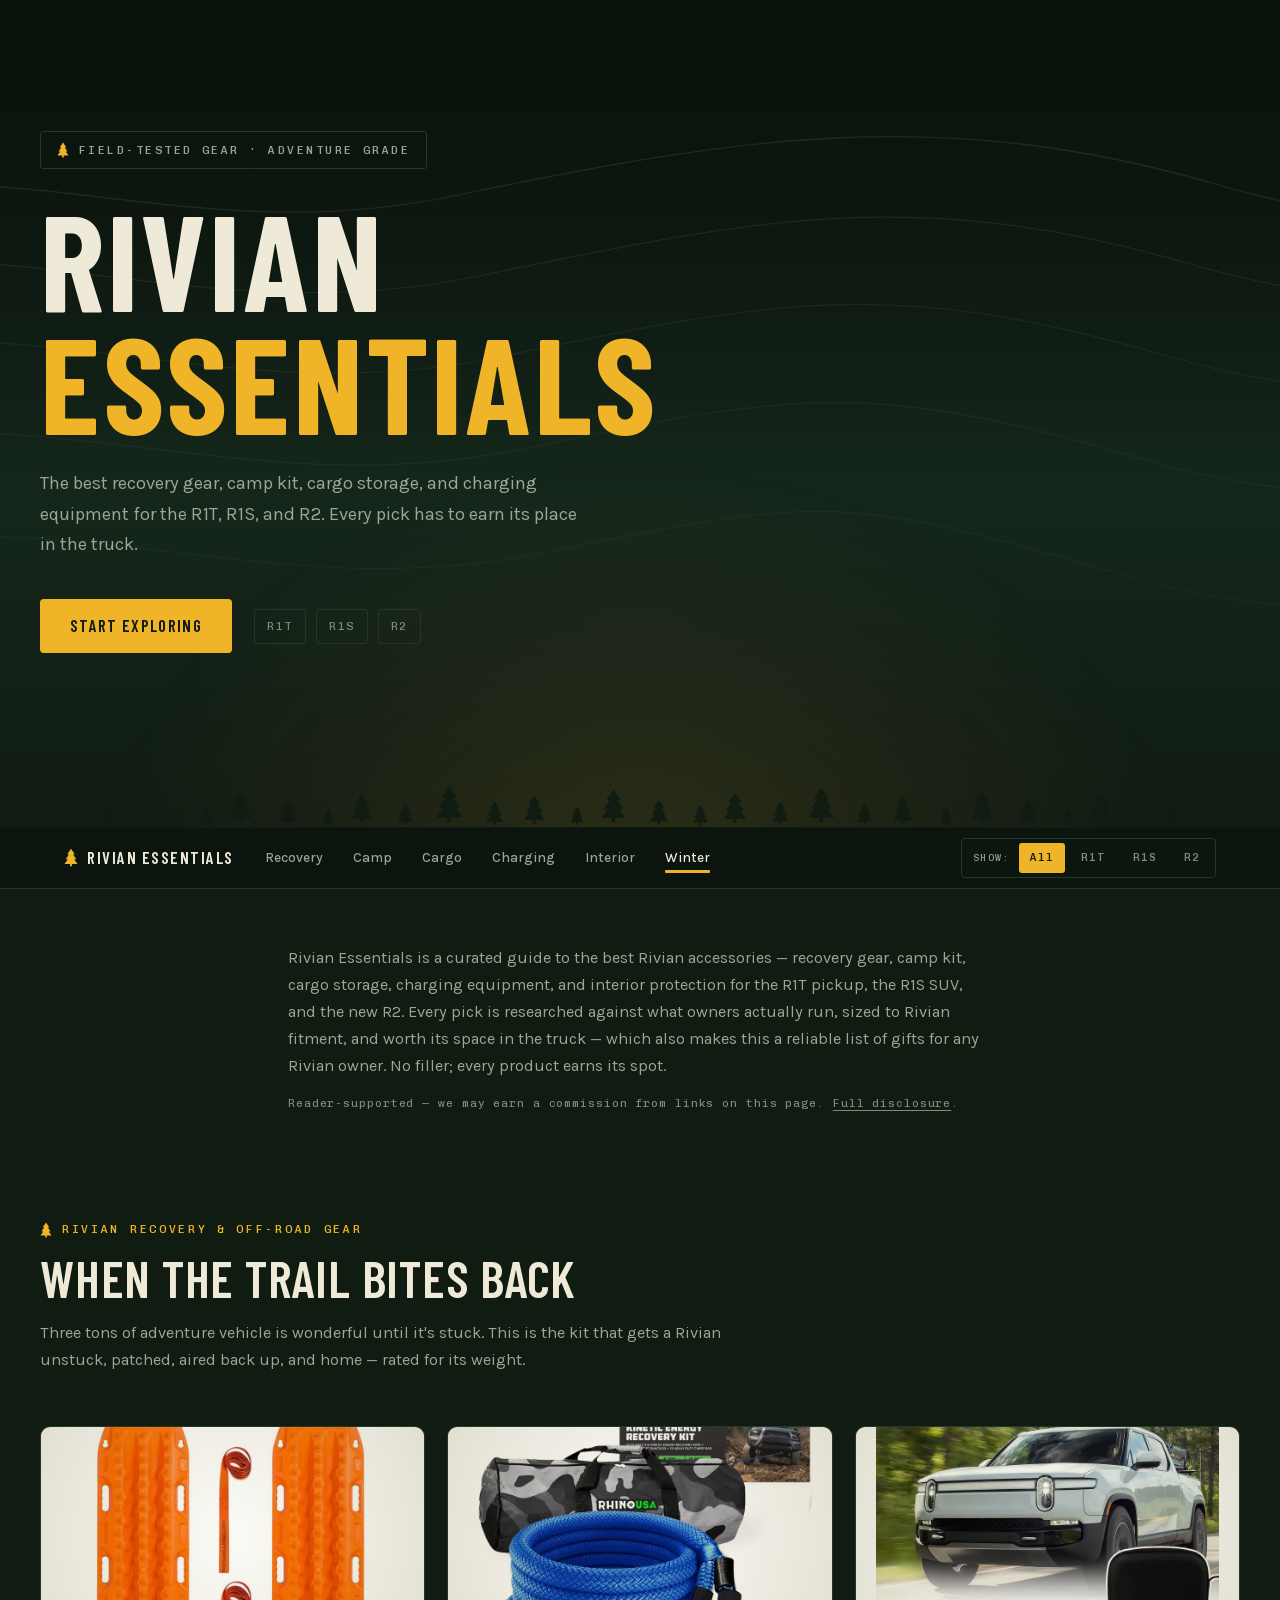
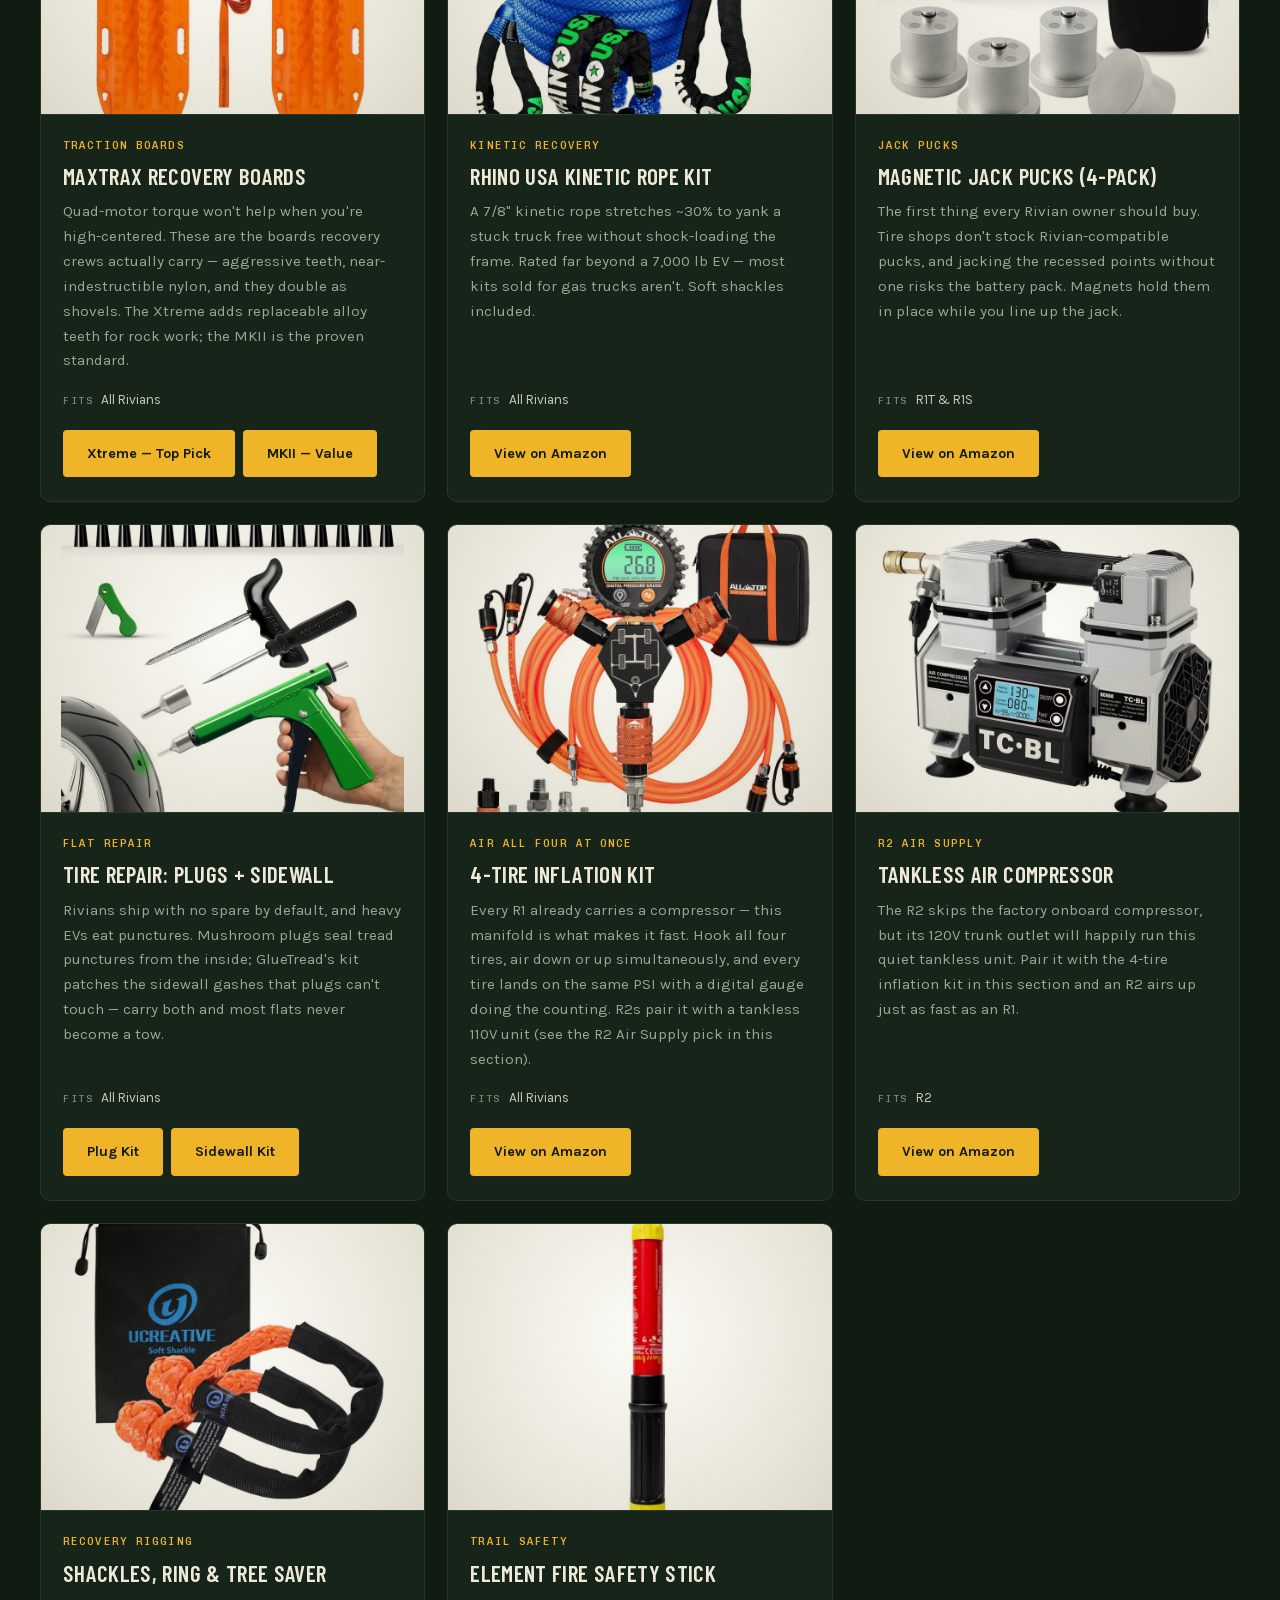
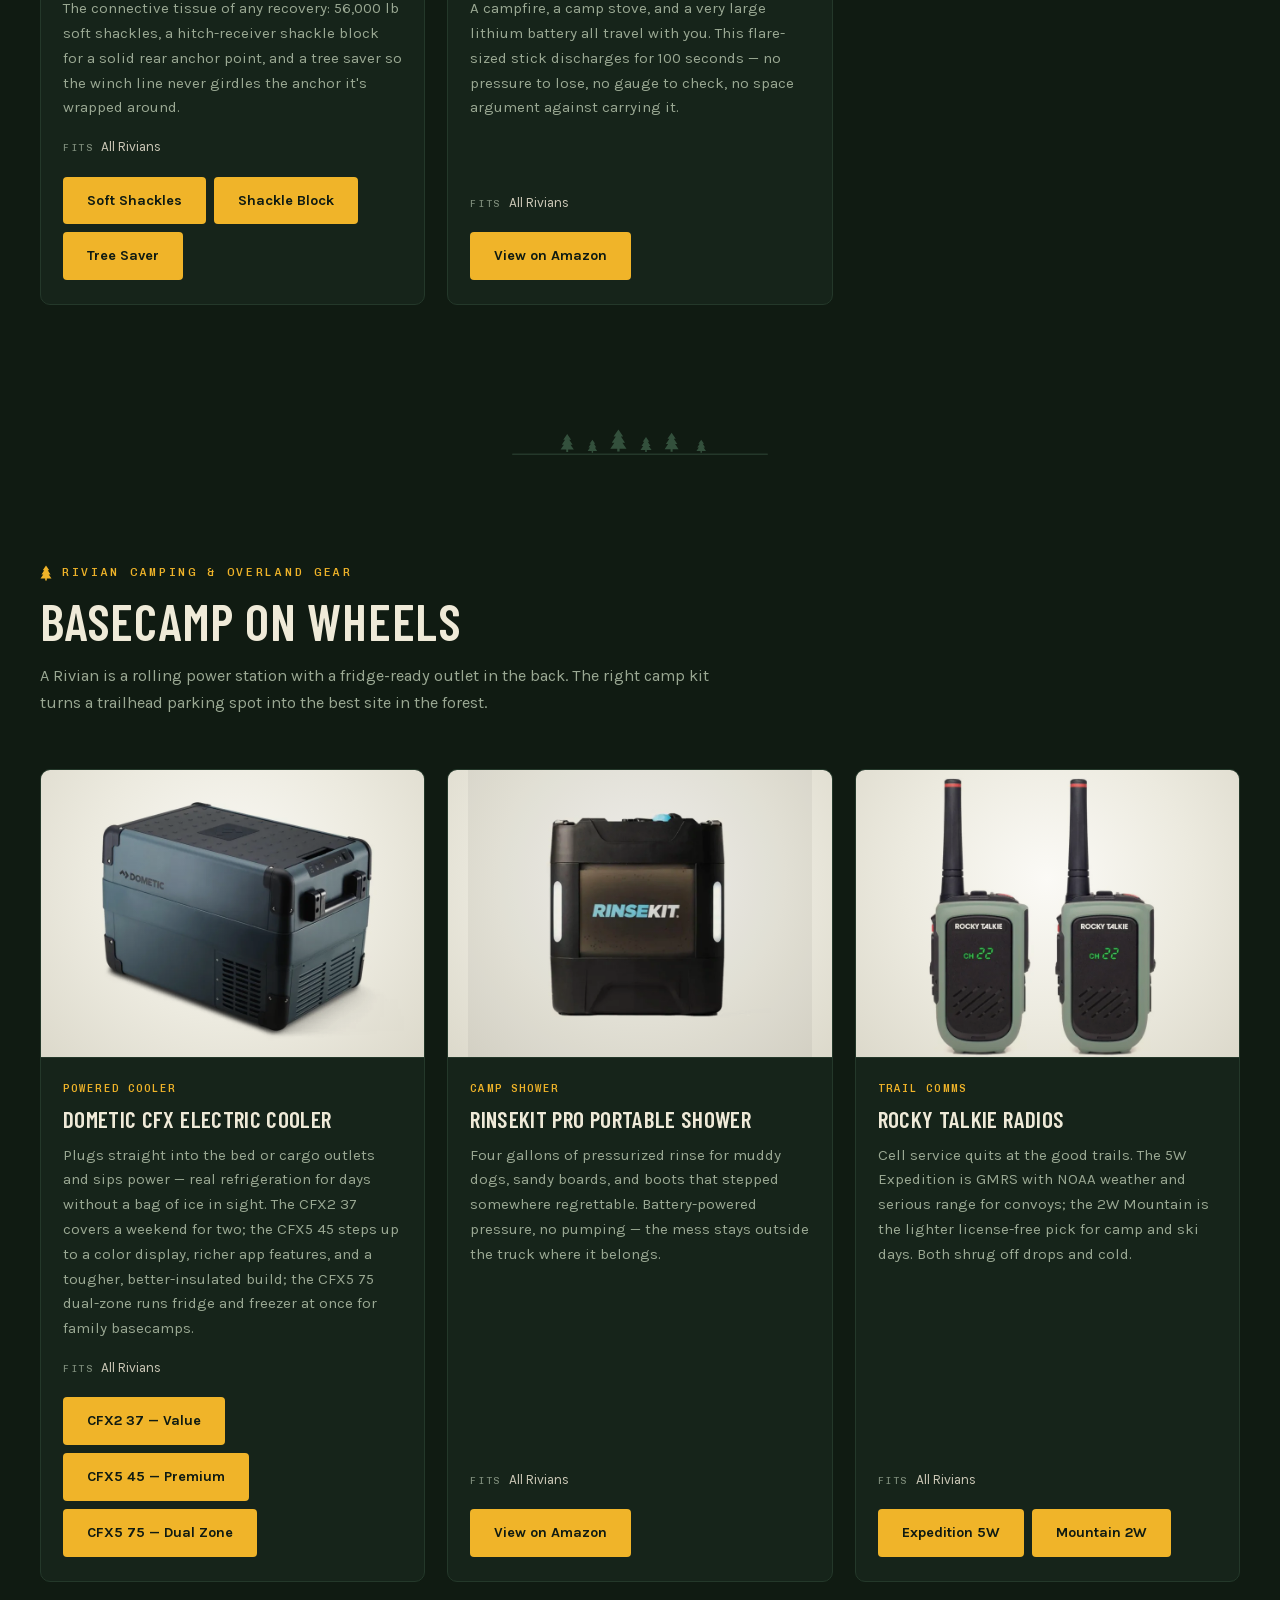
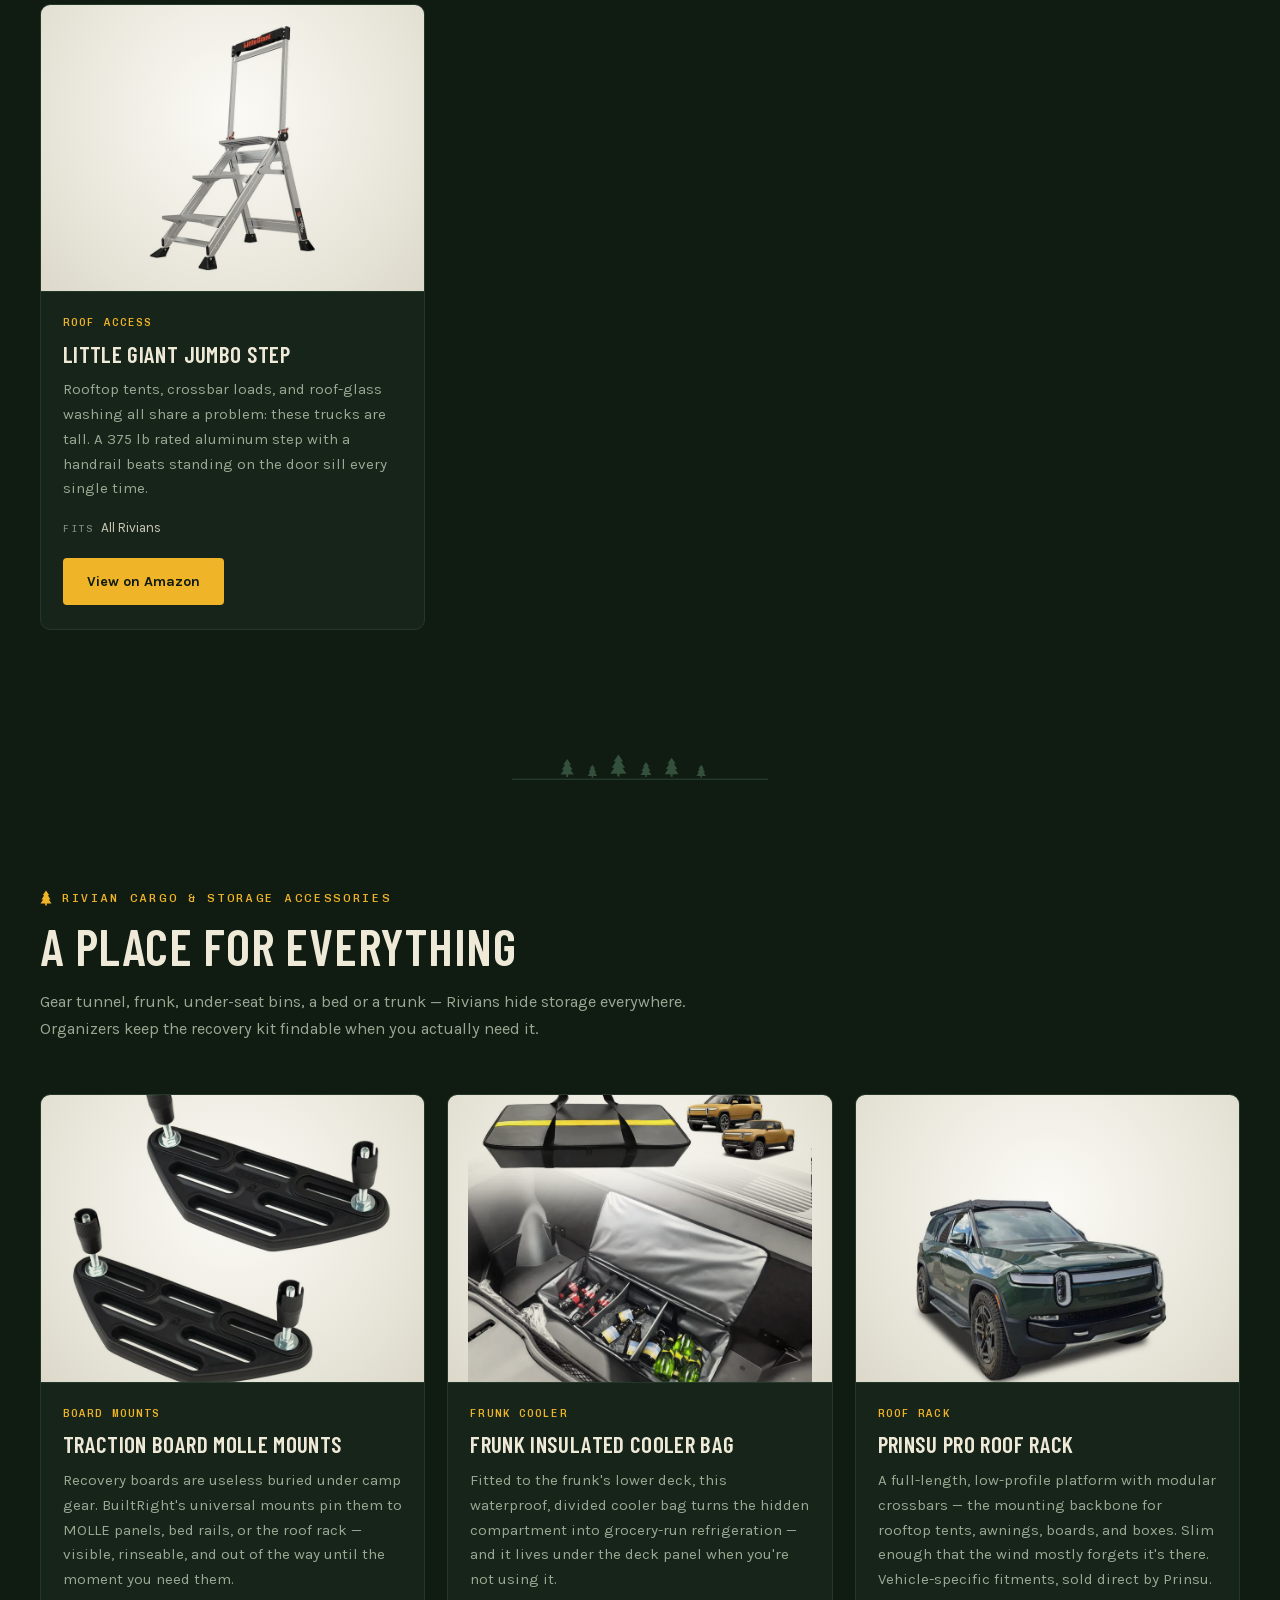
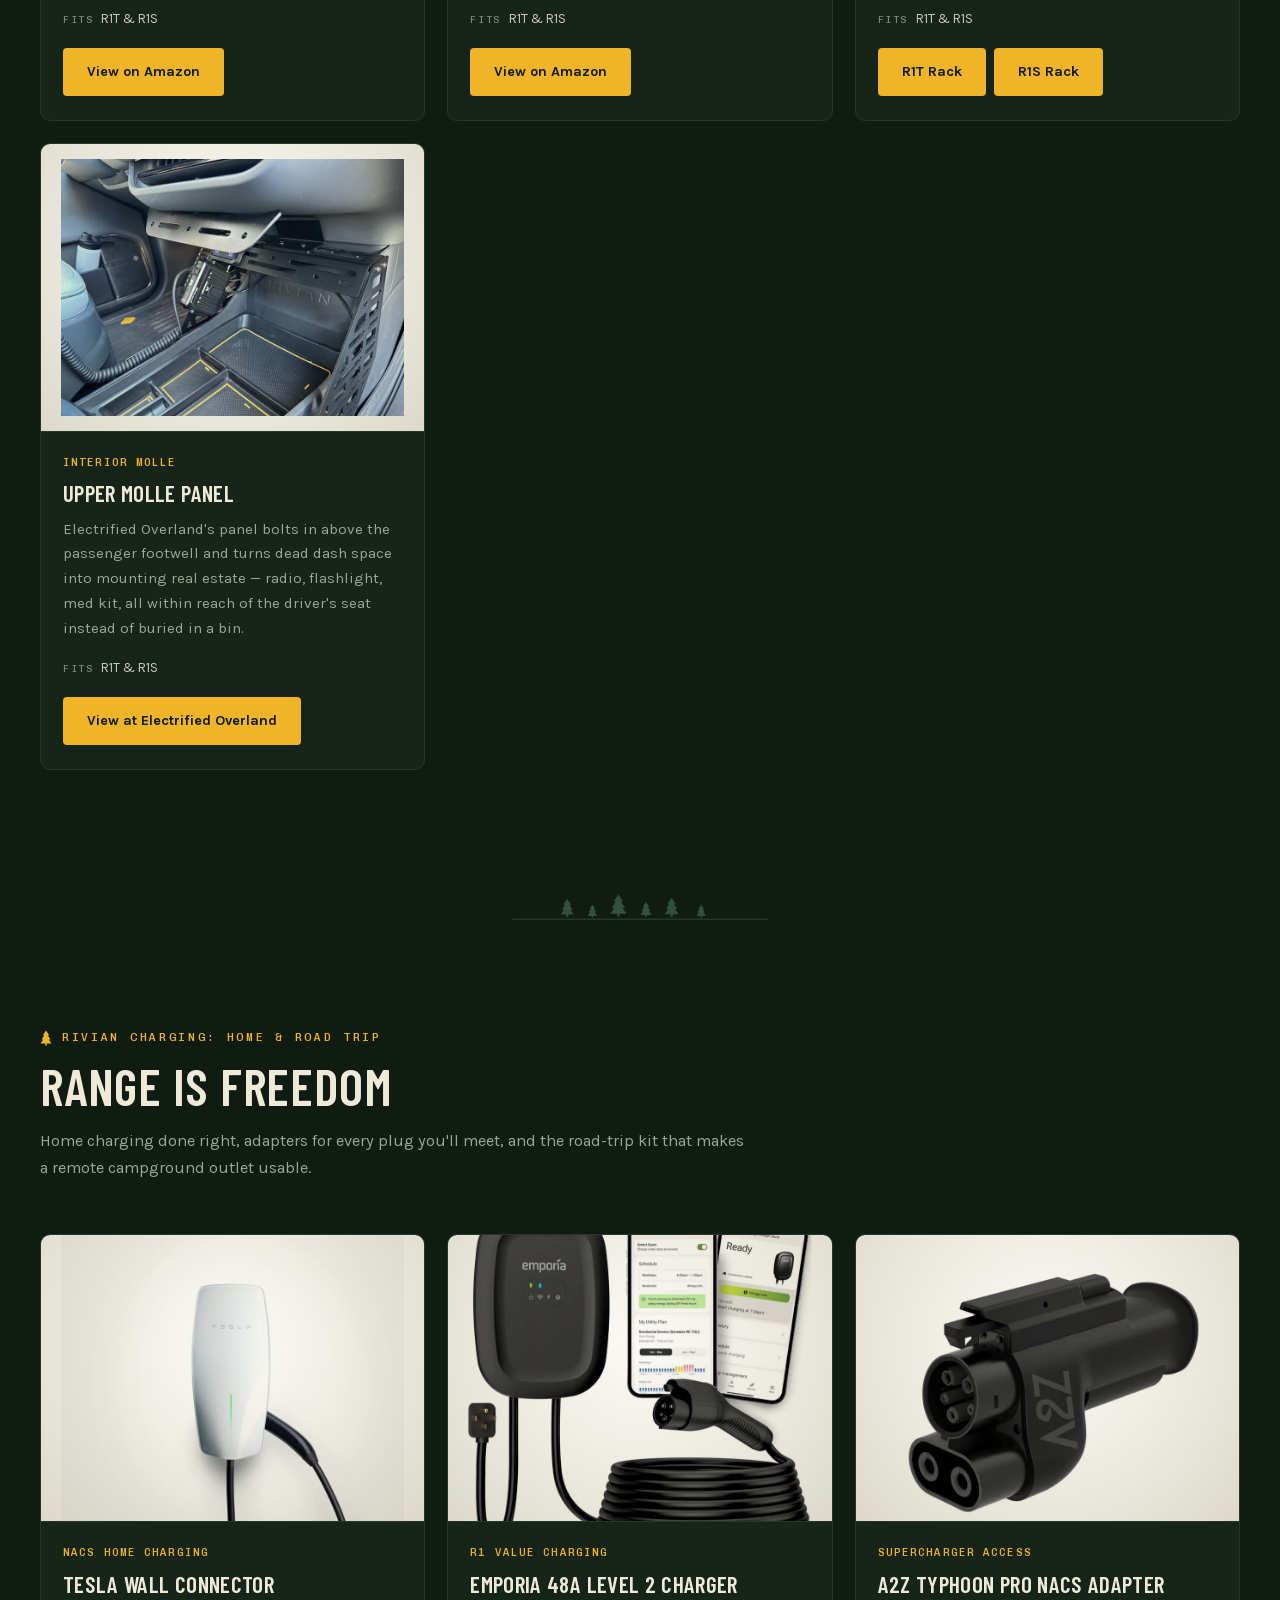
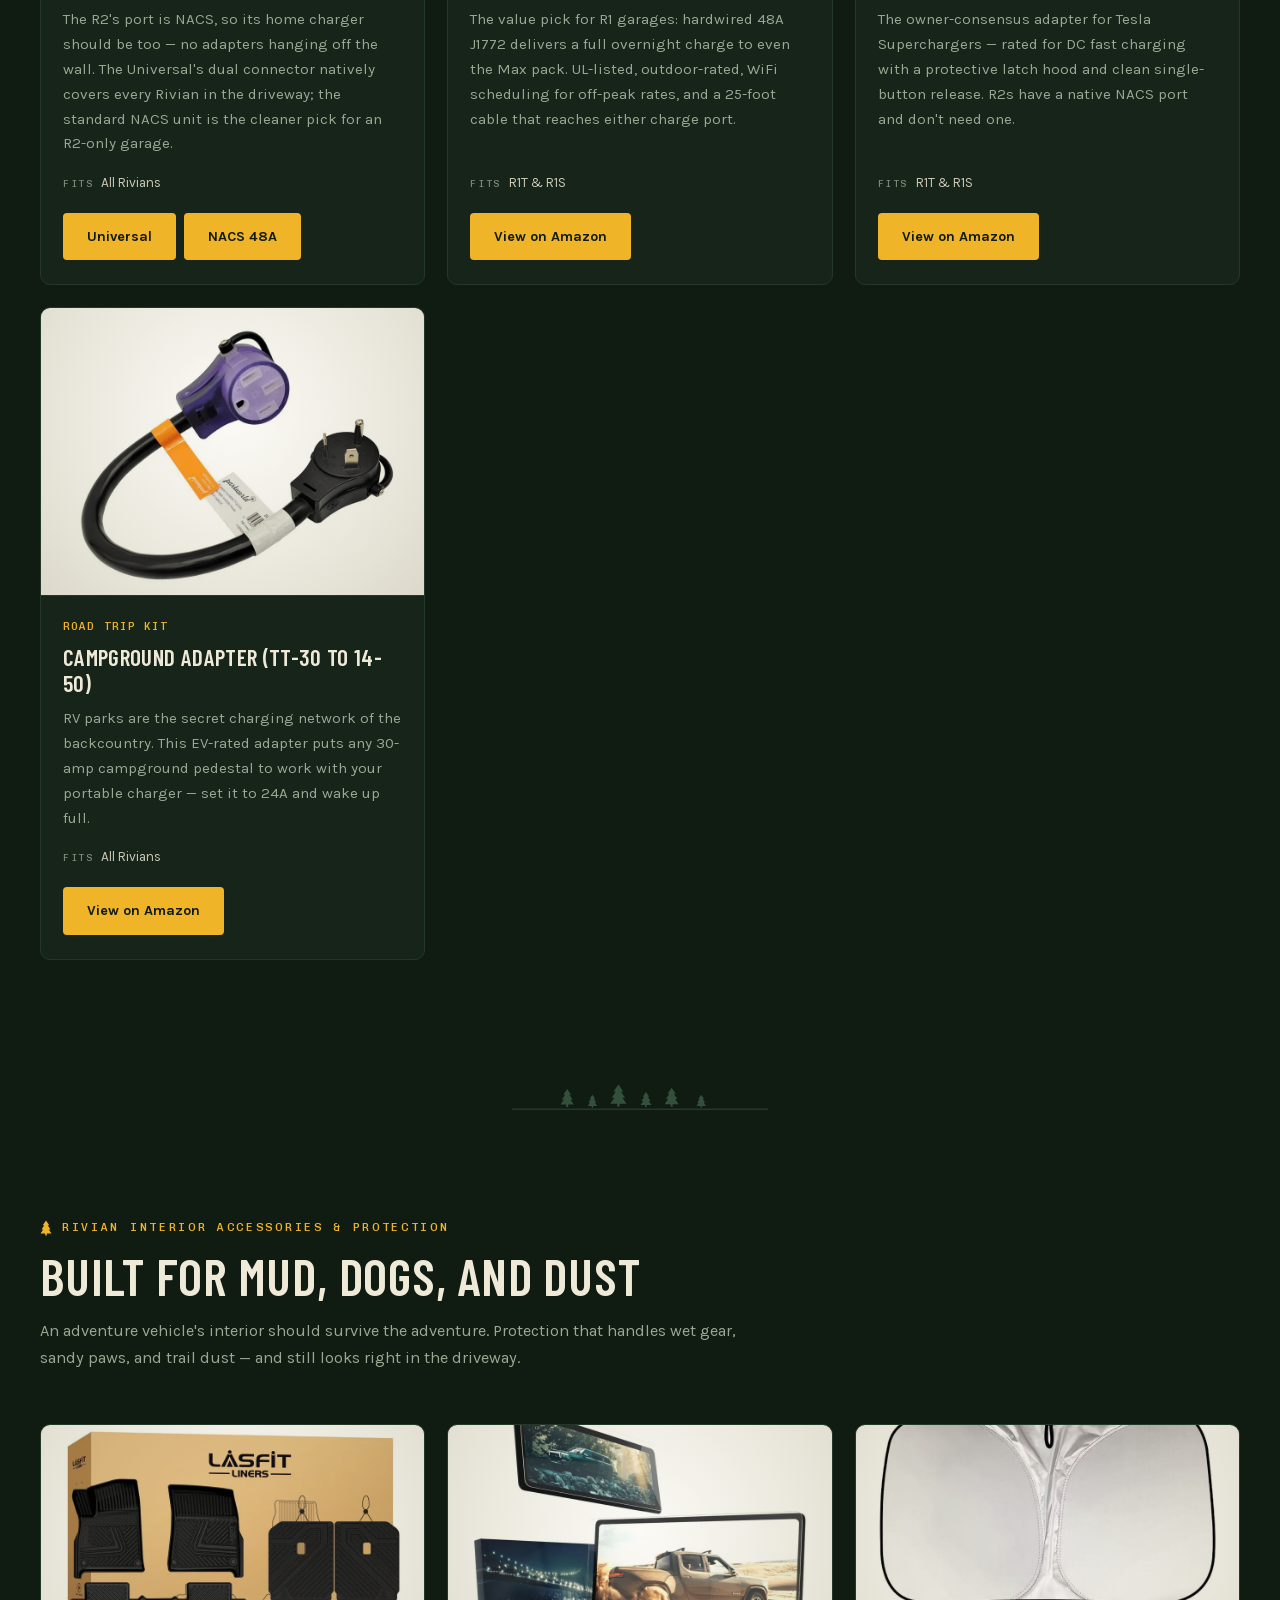
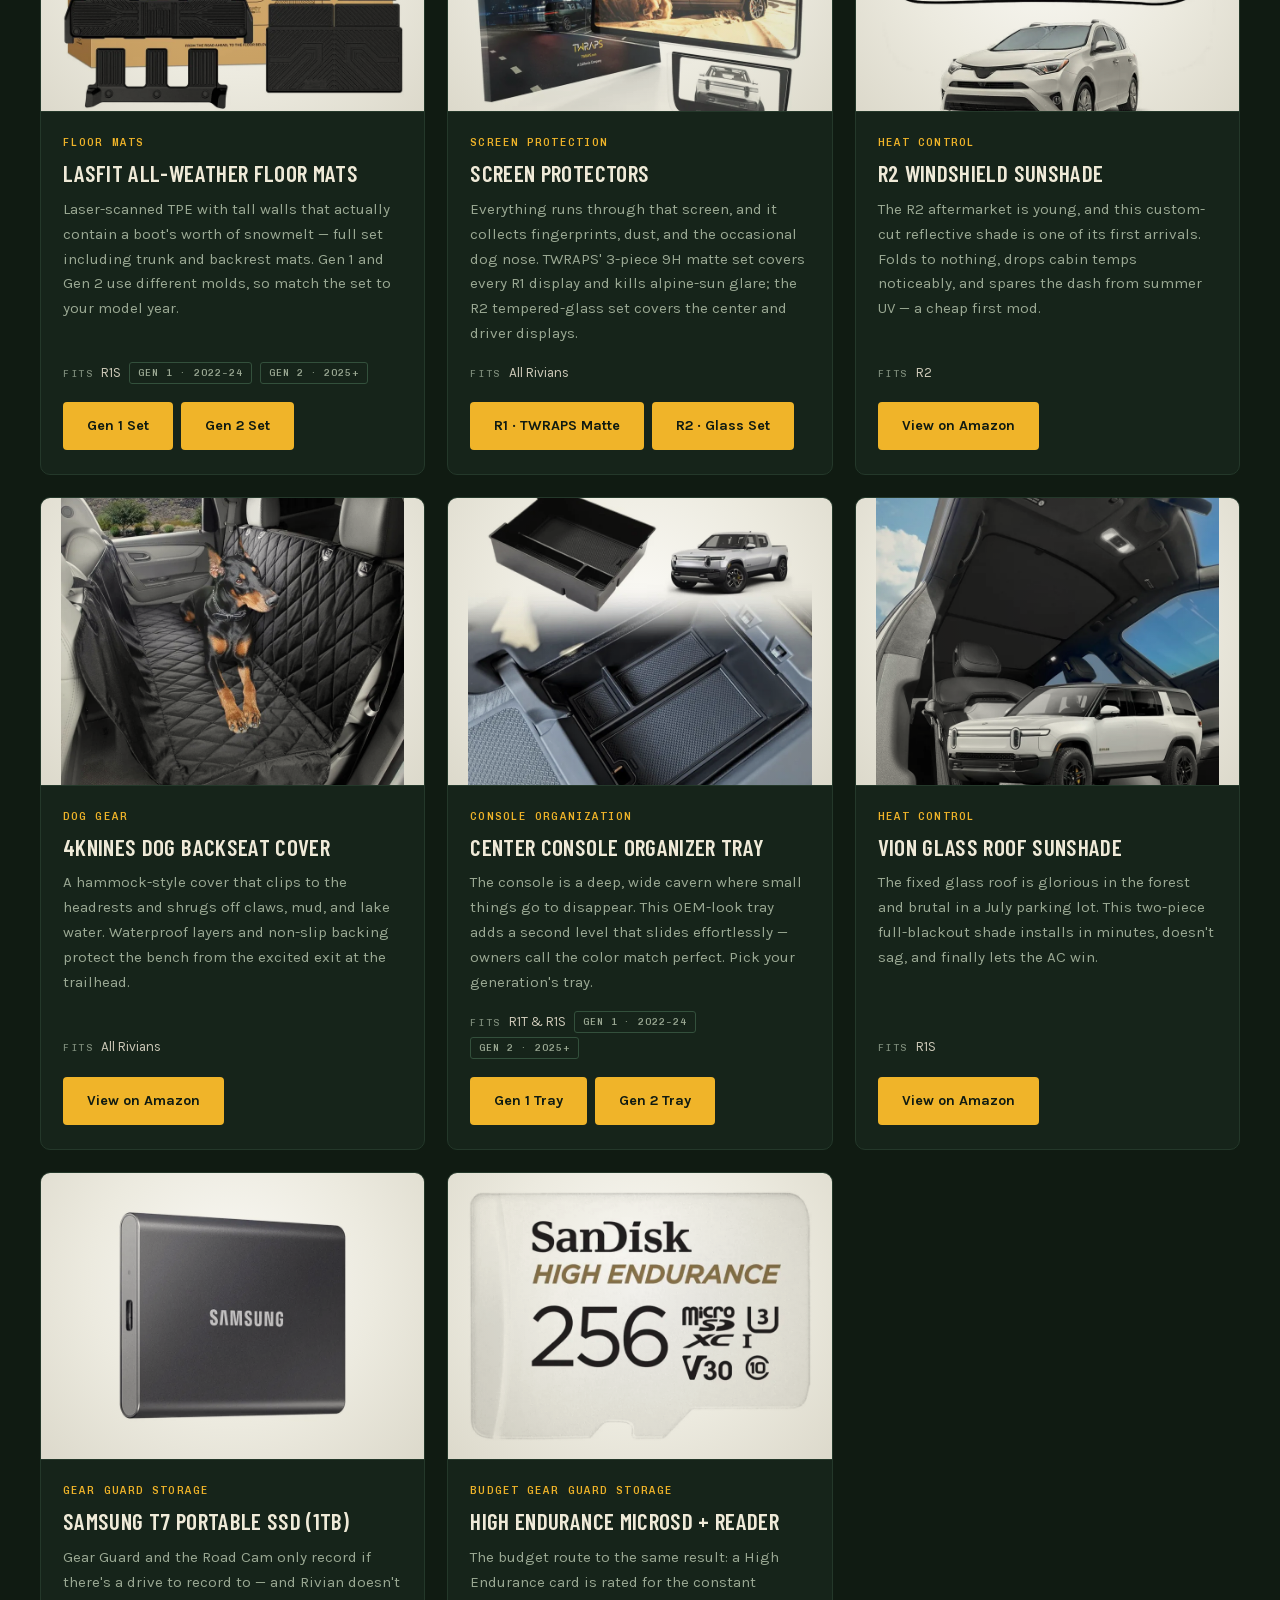
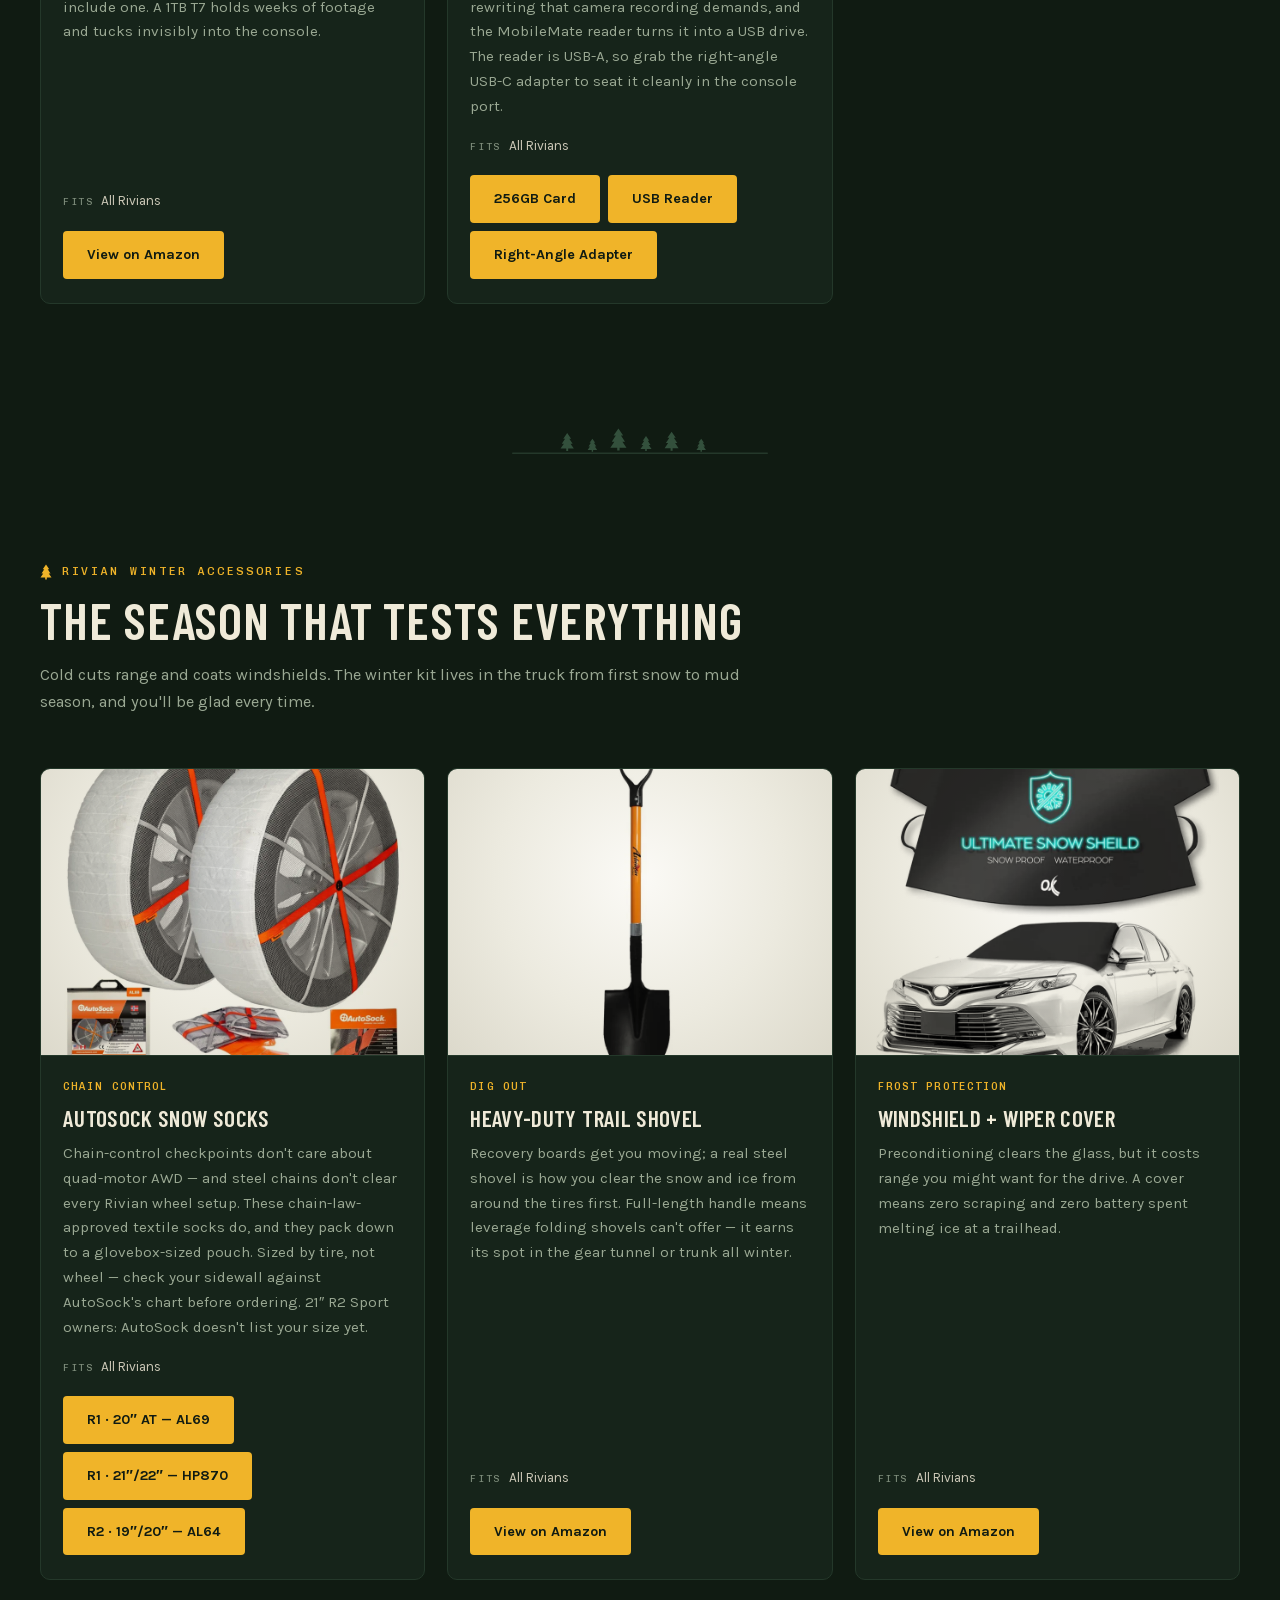
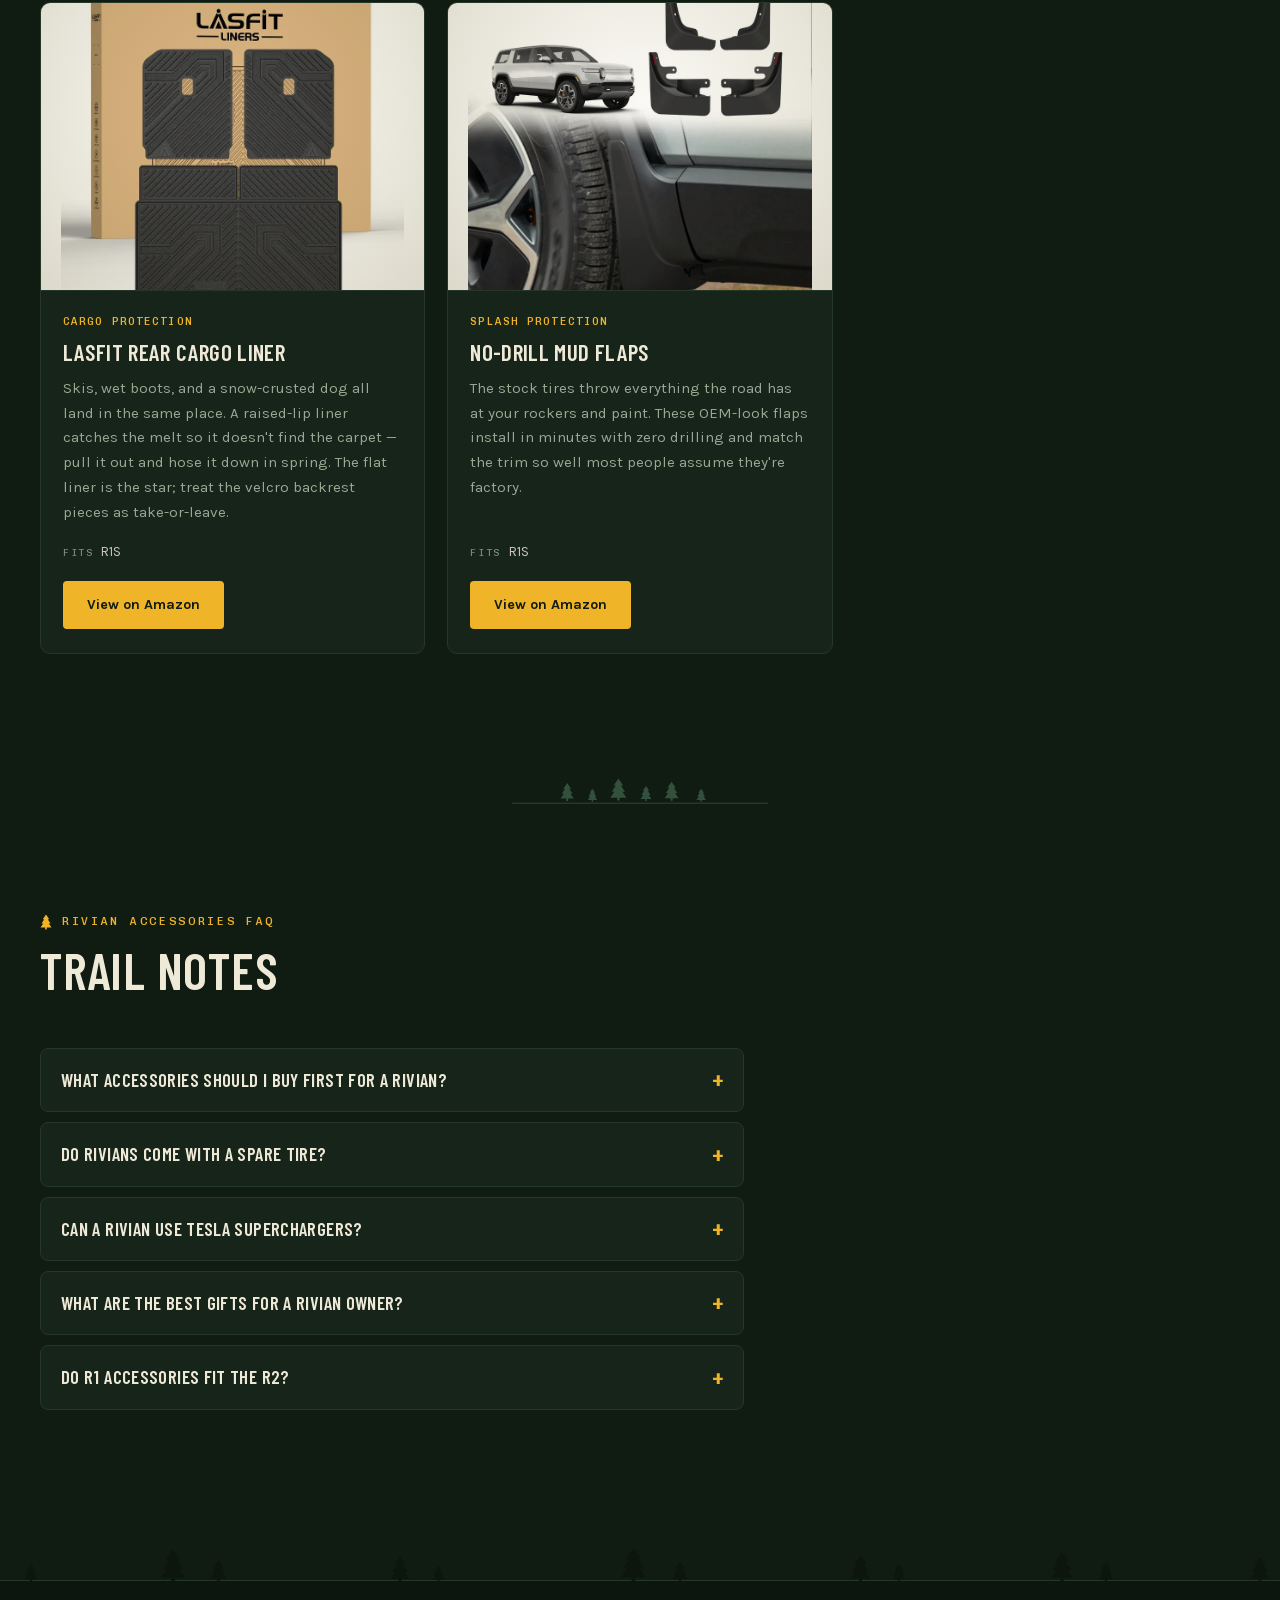
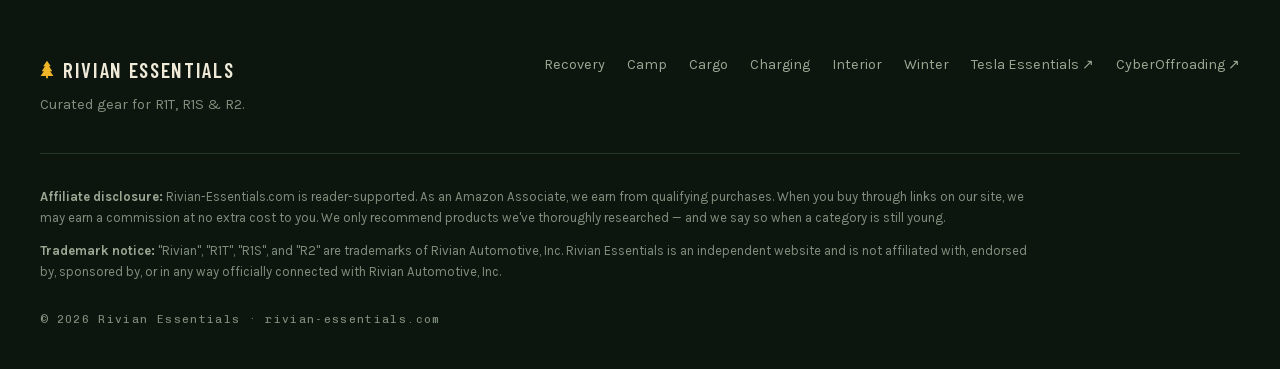
==== commit 4c684104: "Add Prinsu Pro roof rack and Electrified Overland upper MOLLE panel Two direct-vendor cards in Cargo" ====
--- a/index.html
+++ b/index.html
@@ -528,6 +528,41 @@
             </div>
           </article>
 
+          <article class="product-card" data-fits="r1t r1s">
+            <div class="product-card__image">
+              <picture>
+                <source srcset="images/products/prinsu-pro-rack/photo-800.webp" type="image/webp">
+                <img src="images/products/prinsu-pro-rack/photo-800.jpg" alt="Prinsu Pro low-profile roof rack mounted on a Rivian R1S" width="800" height="666" loading="lazy" decoding="async">
+              </picture>
+            </div>
+            <div class="product-card__info">
+              <p class="product-card__kicker">Roof Rack</p>
+              <h3>Prinsu Pro Roof Rack</h3>
+              <p class="product-card__review">A full-length, low-profile platform with modular crossbars — the mounting backbone for rooftop tents, awnings, boards, and boxes. Slim enough that the wind mostly forgets it's there. Vehicle-specific fitments, sold direct by Prinsu.</p>
+              <p class="product-card__fits"><span class="product-card__fits-label">Fits</span> R1T &amp; R1S</p>
+              <div class="product-card__ctas">
+                <a href="https://prinsu.com/product/prinsu-pro-roof-rack-rivian-r1t/" class="cta-button" target="_blank" rel="nofollow noopener noreferrer">R1T Rack</a>
+                <a href="https://prinsu.com/product/prinsu-pro-roof-rack-rivian-r1s/" class="cta-button" target="_blank" rel="nofollow noopener noreferrer">R1S Rack</a>
+              </div>
+            </div>
+          </article>
+
+          <article class="product-card" data-fits="r1t r1s">
+            <div class="product-card__image">
+              <picture>
+                <source srcset="images/products/eo-molle-panel/photo-800.webp" type="image/webp">
+                <img src="images/products/eo-molle-panel/photo-800.jpg" alt="Electrified Overland upper MOLLE panel installed above the passenger footwell of a Rivian R1" width="800" height="600" loading="lazy" decoding="async">
+              </picture>
+            </div>
+            <div class="product-card__info">
+              <p class="product-card__kicker">Interior MOLLE</p>
+              <h3>Upper MOLLE Panel</h3>
+              <p class="product-card__review">Electrified Overland's panel bolts in above the passenger footwell and turns dead dash space into mounting real estate — radio, flashlight, med kit, all within reach of the driver's seat instead of buried in a bin.</p>
+              <p class="product-card__fits"><span class="product-card__fits-label">Fits</span> R1T &amp; R1S</p>
+              <a href="https://electrifiedoverland.com/products/upper-molle-panel?variant=42713797853235" class="cta-button" target="_blank" rel="nofollow noopener noreferrer">View at Electrified Overland</a>
+            </div>
+          </article>
+
         </div>
         <p class="section__empty" aria-live="polite" hidden>No <span class="section__empty-vehicle">R2</span> picks in this category yet — the aftermarket is young. <button class="section__empty-reset" type="button">See gear for all Rivians</button>.</p>
       </div>
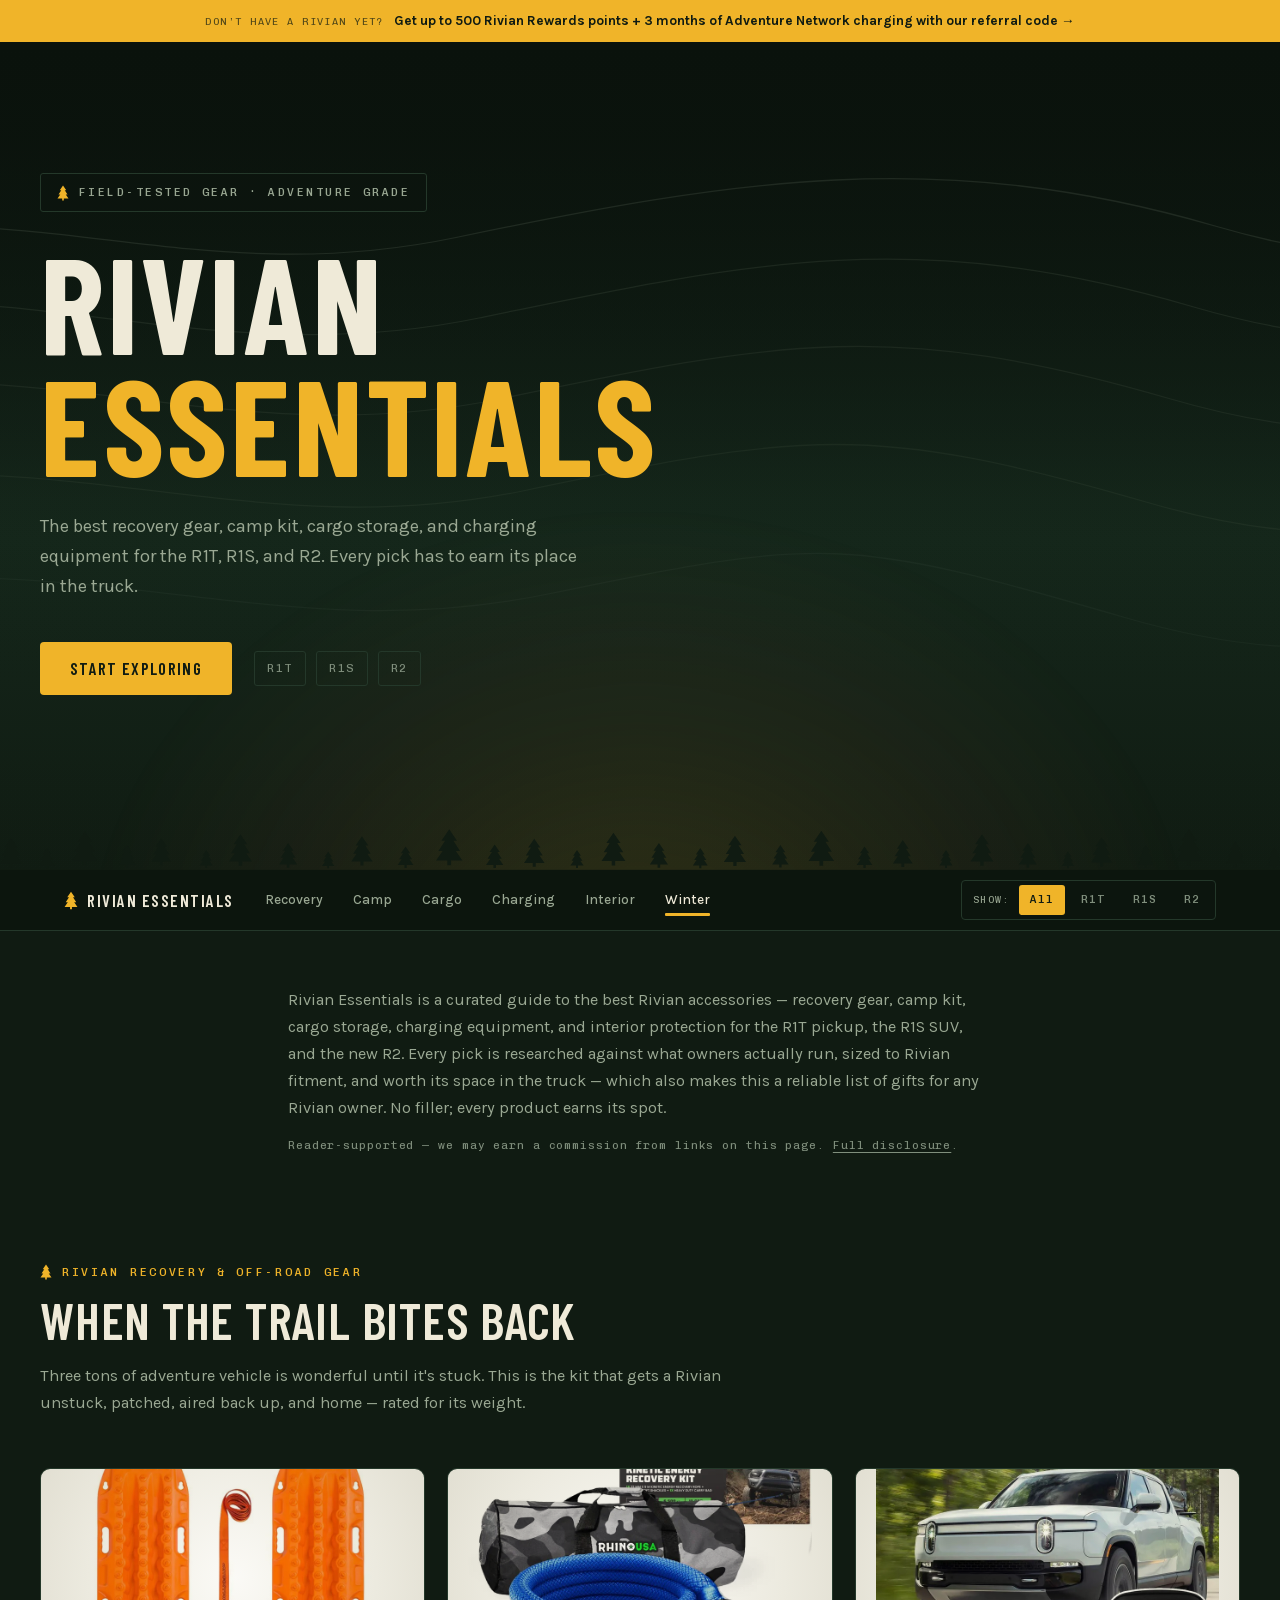
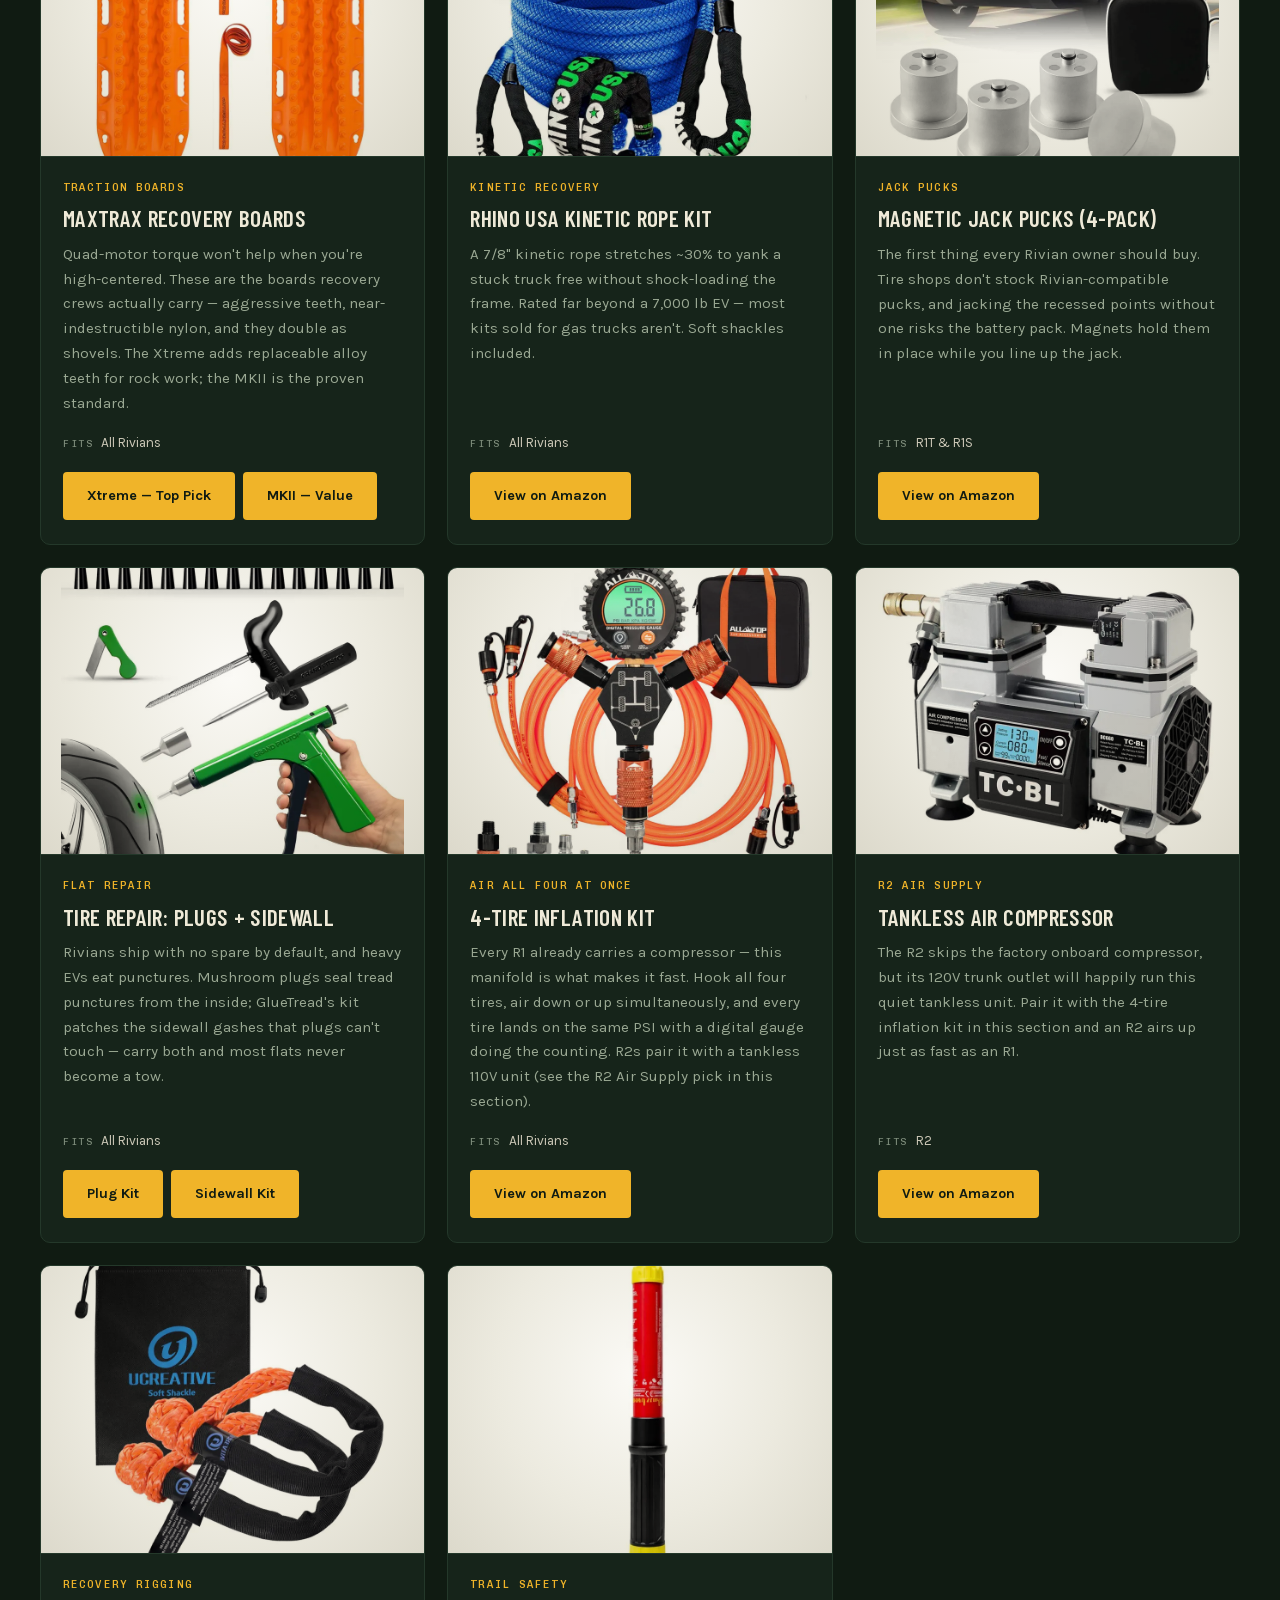
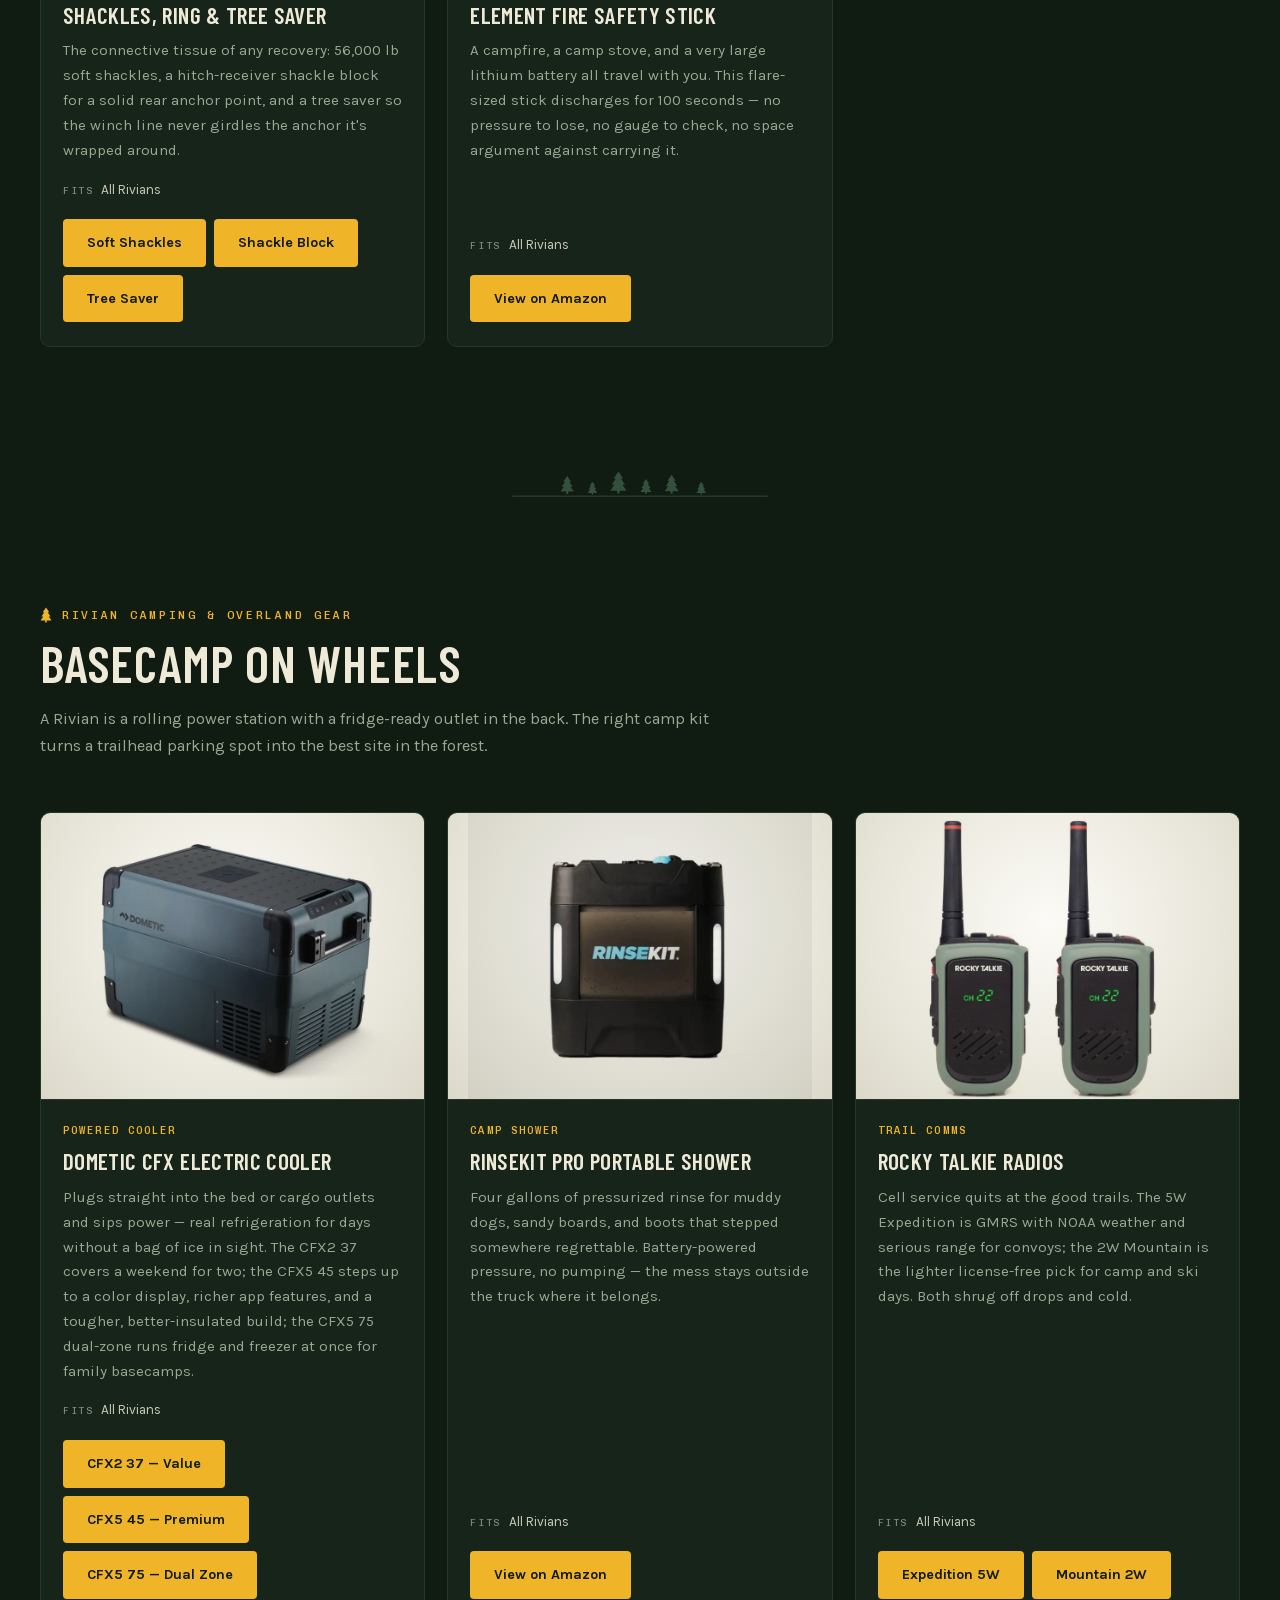
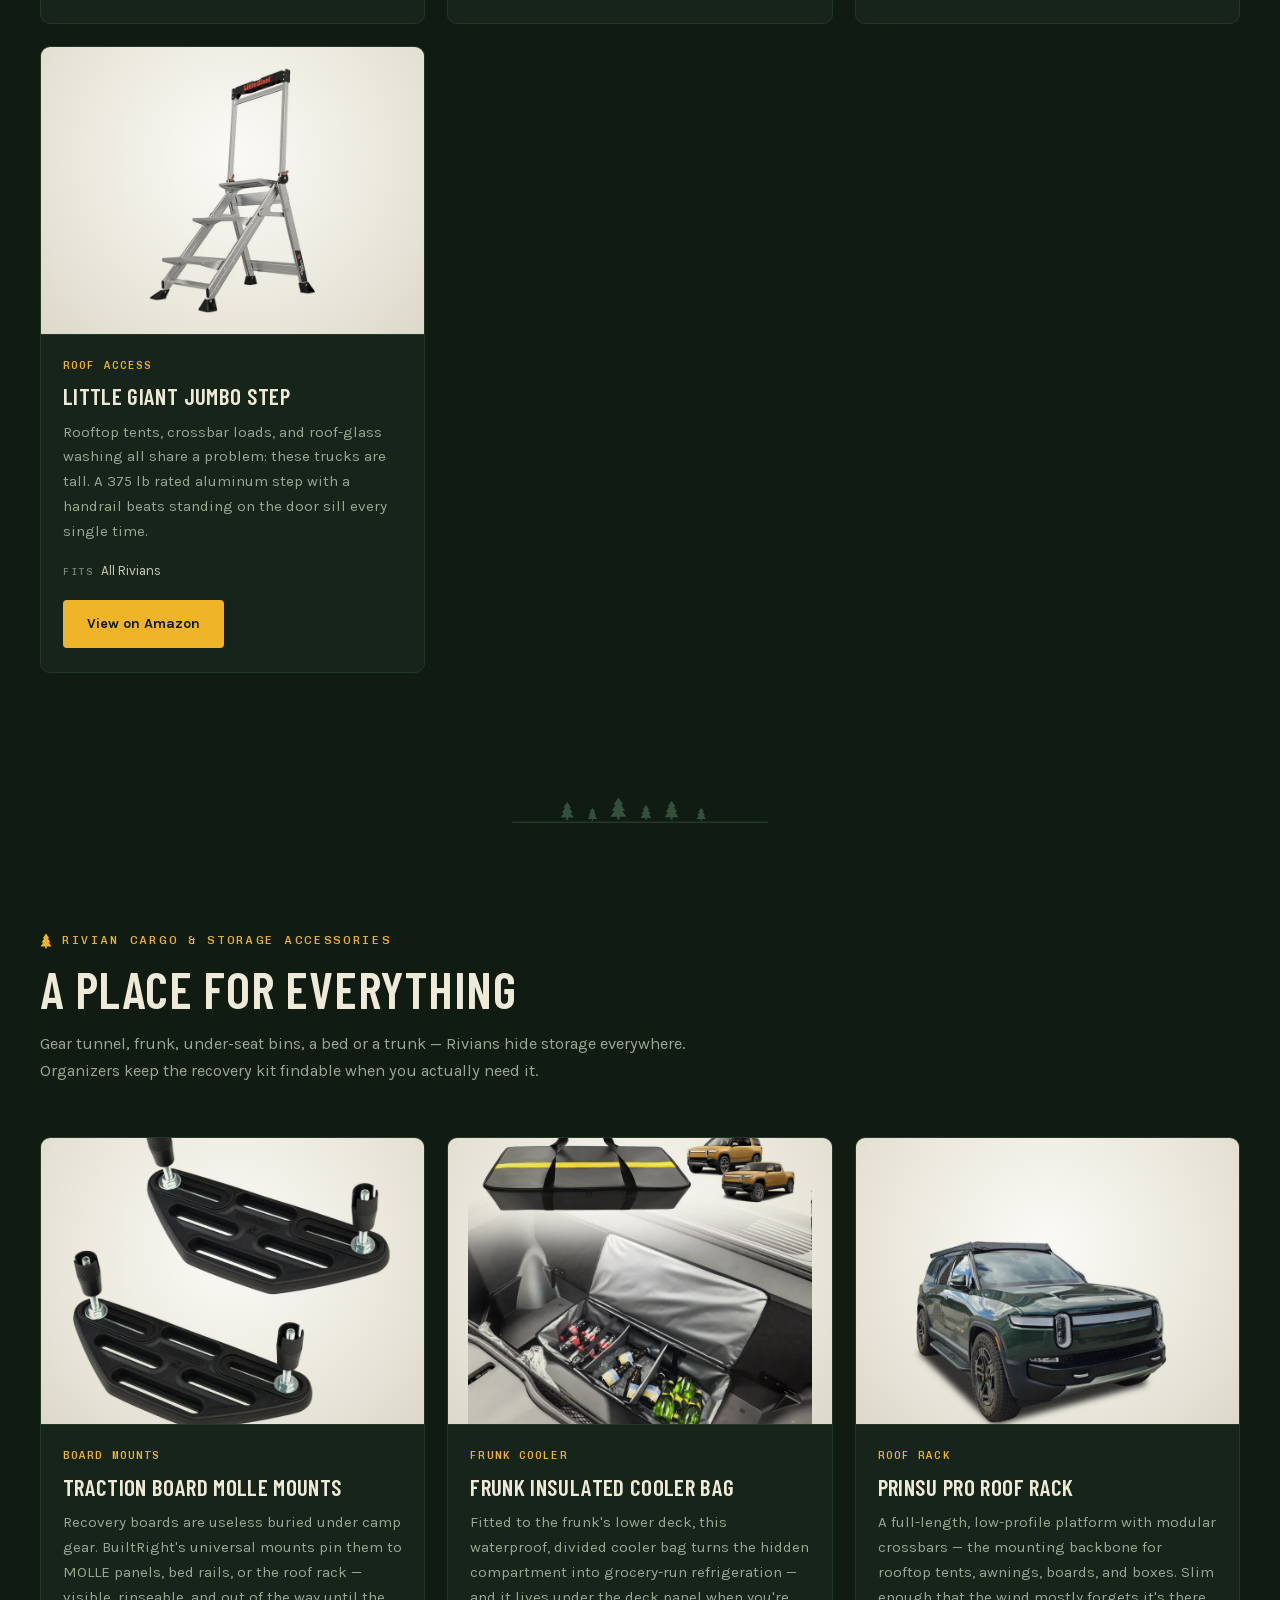
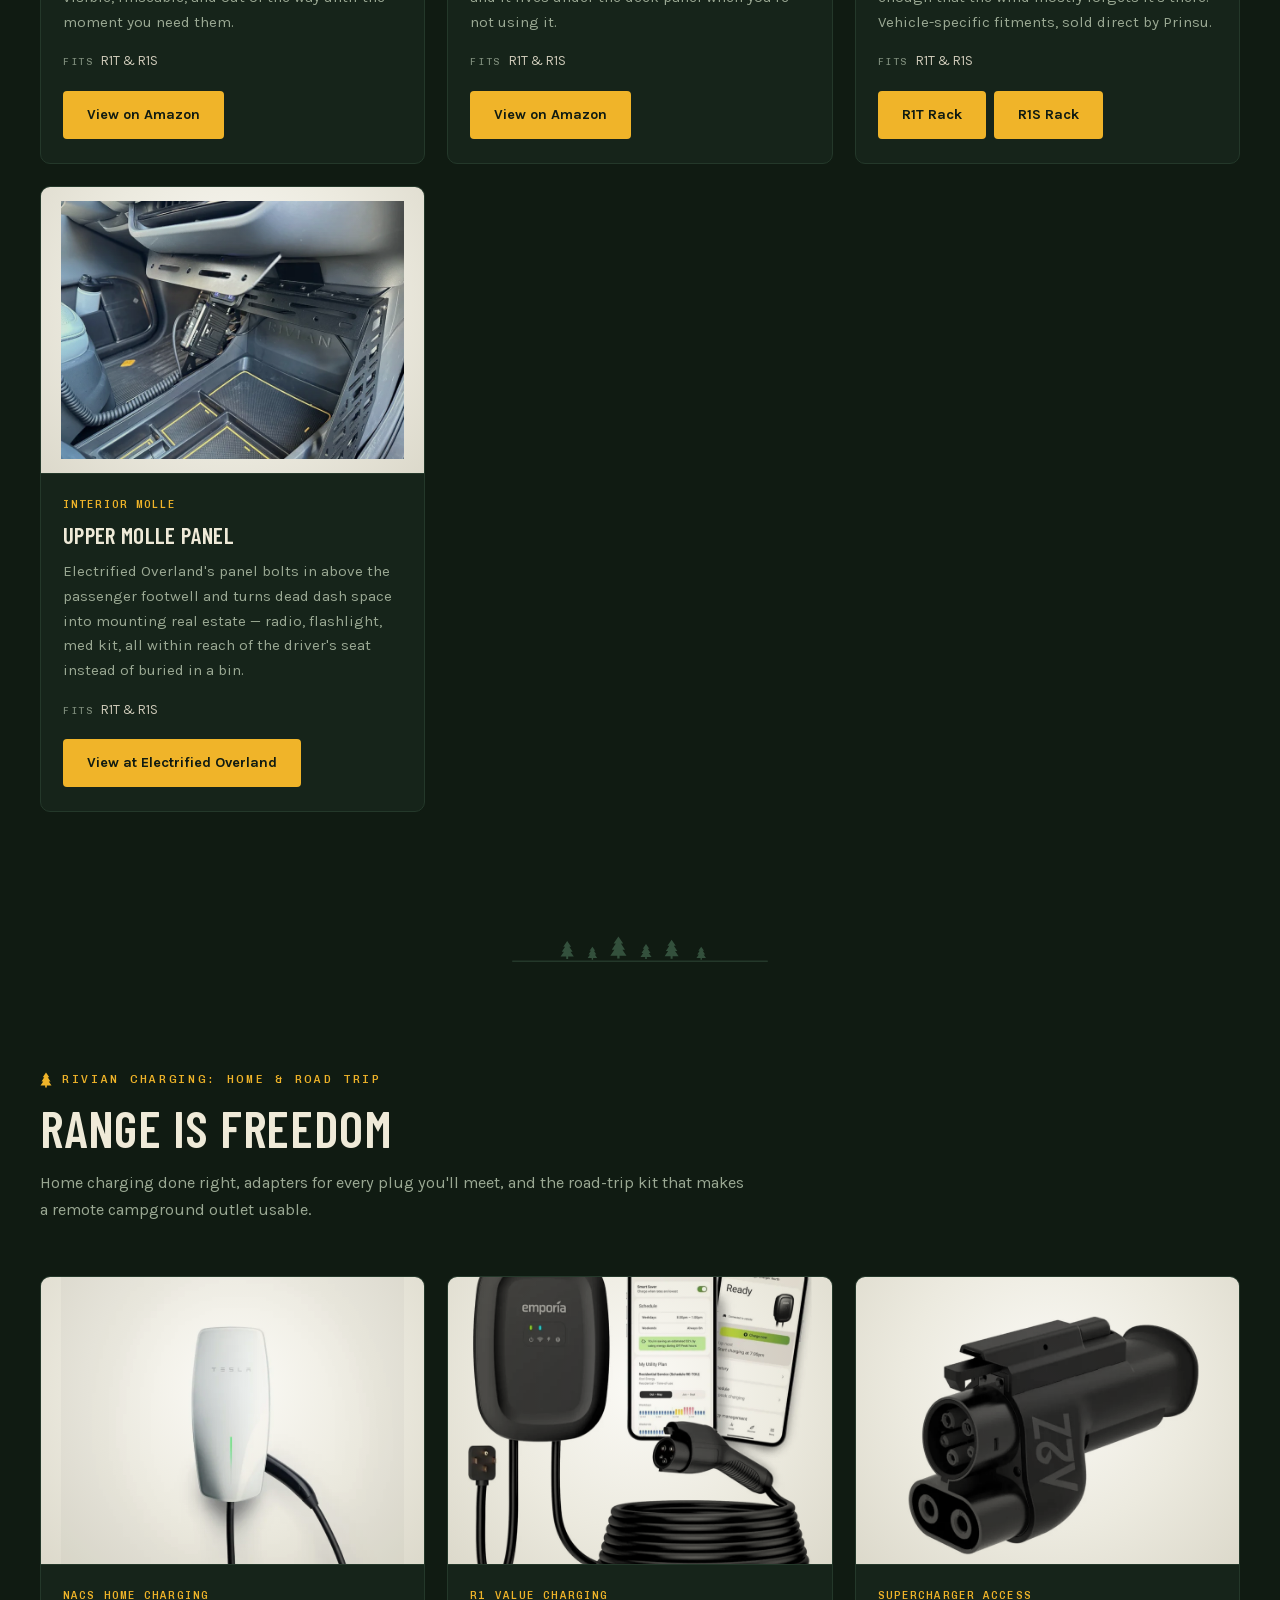
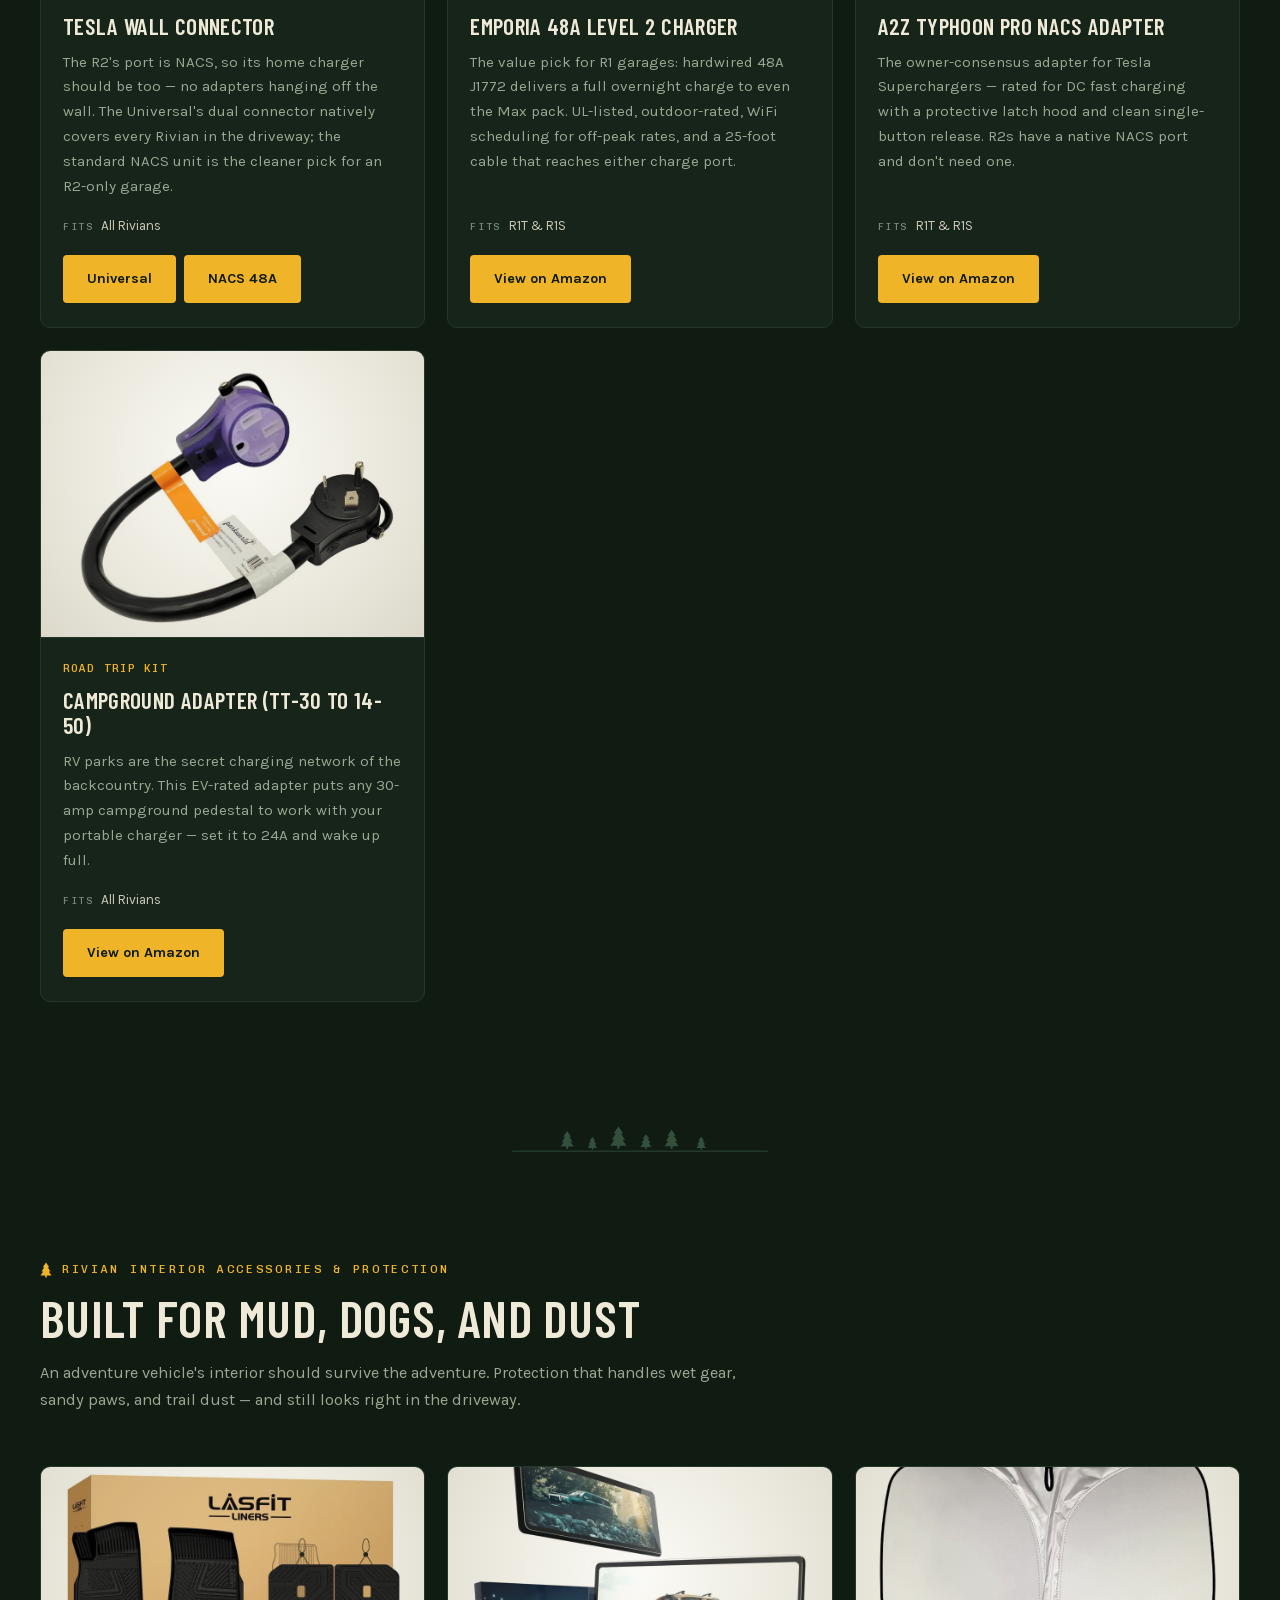
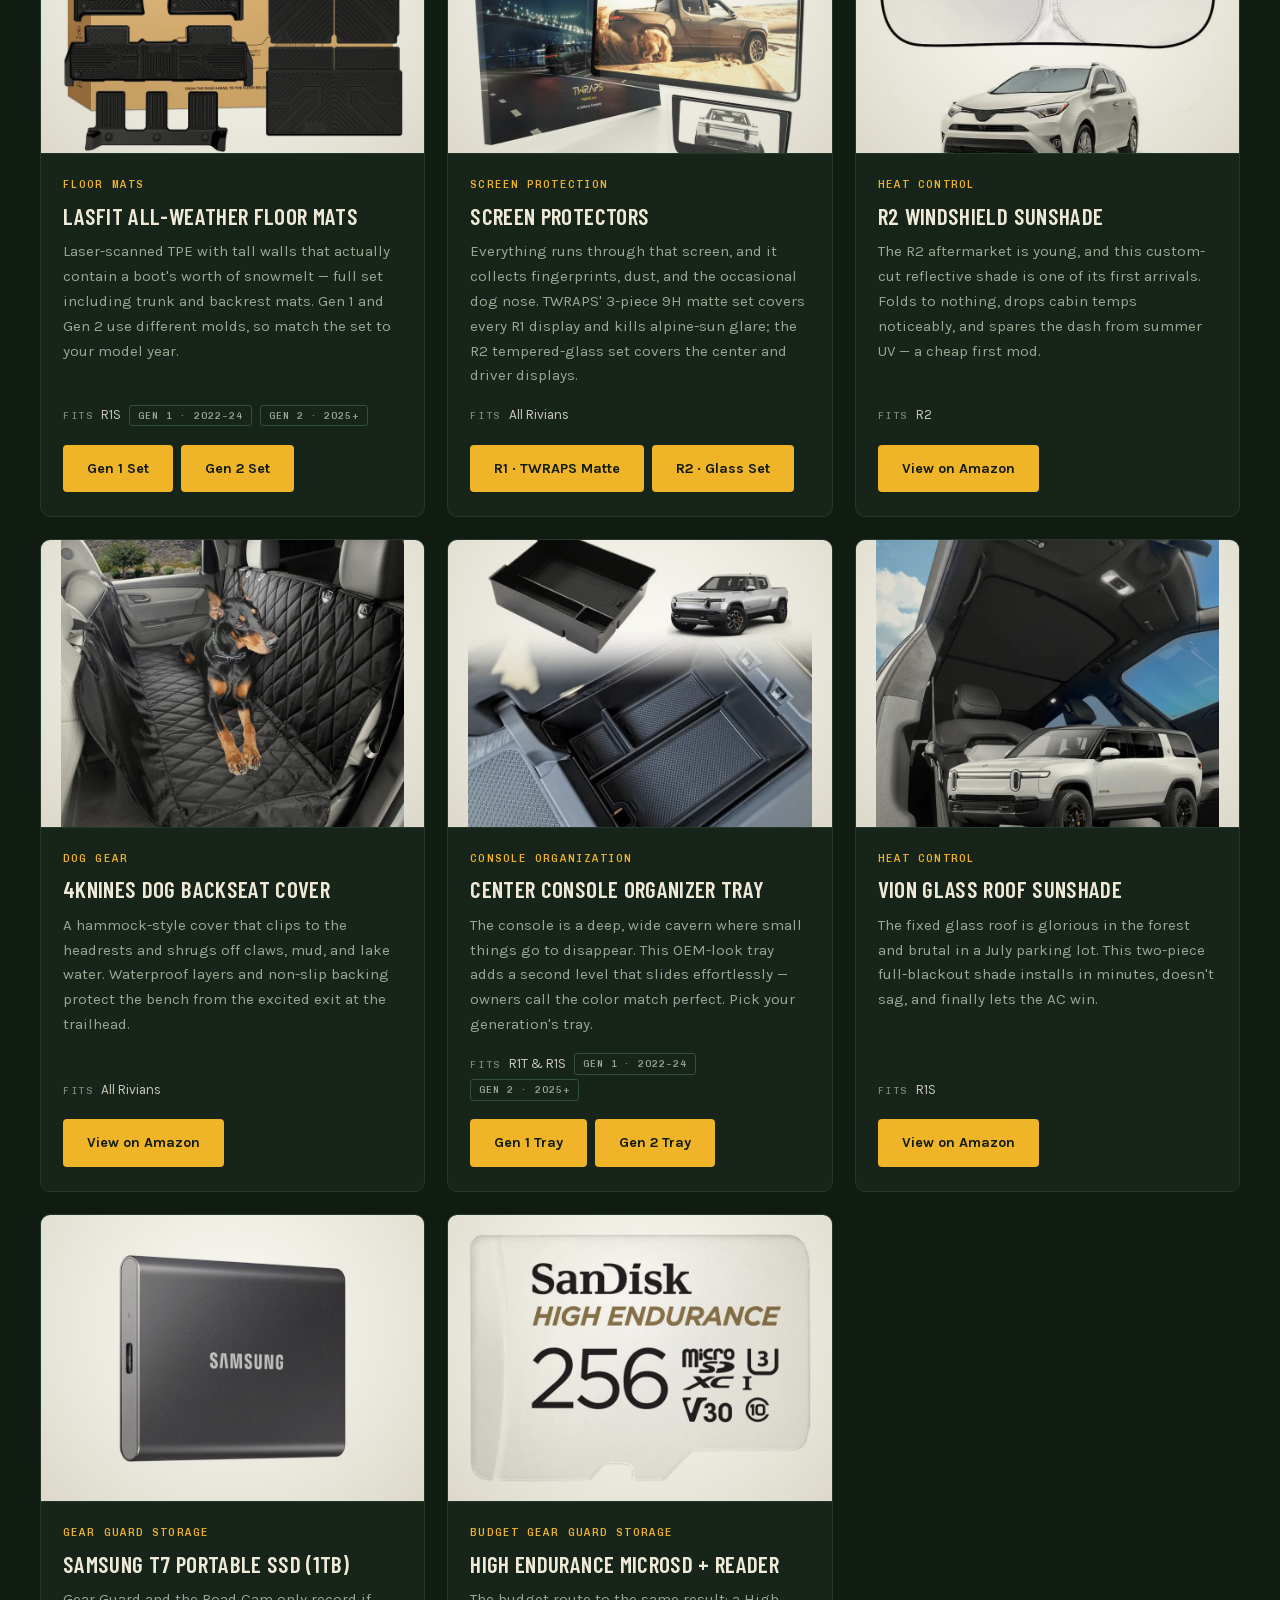
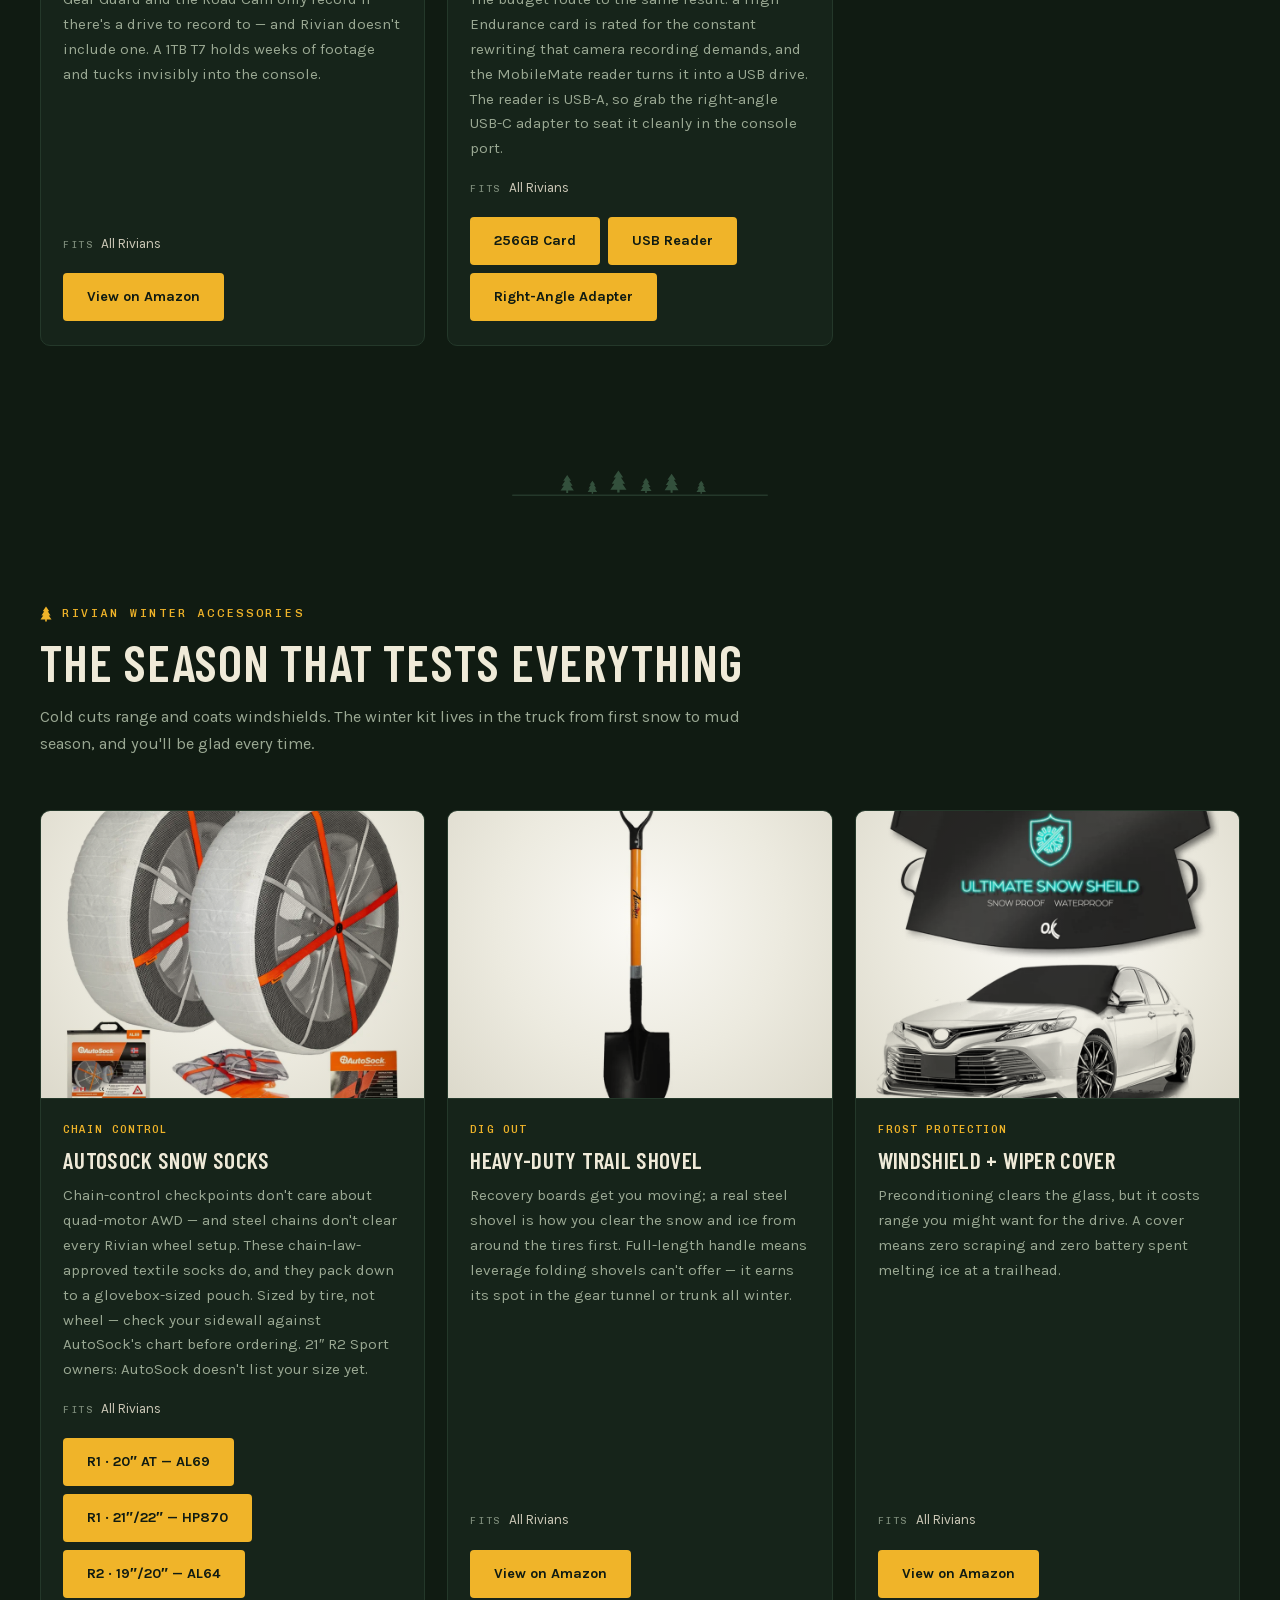
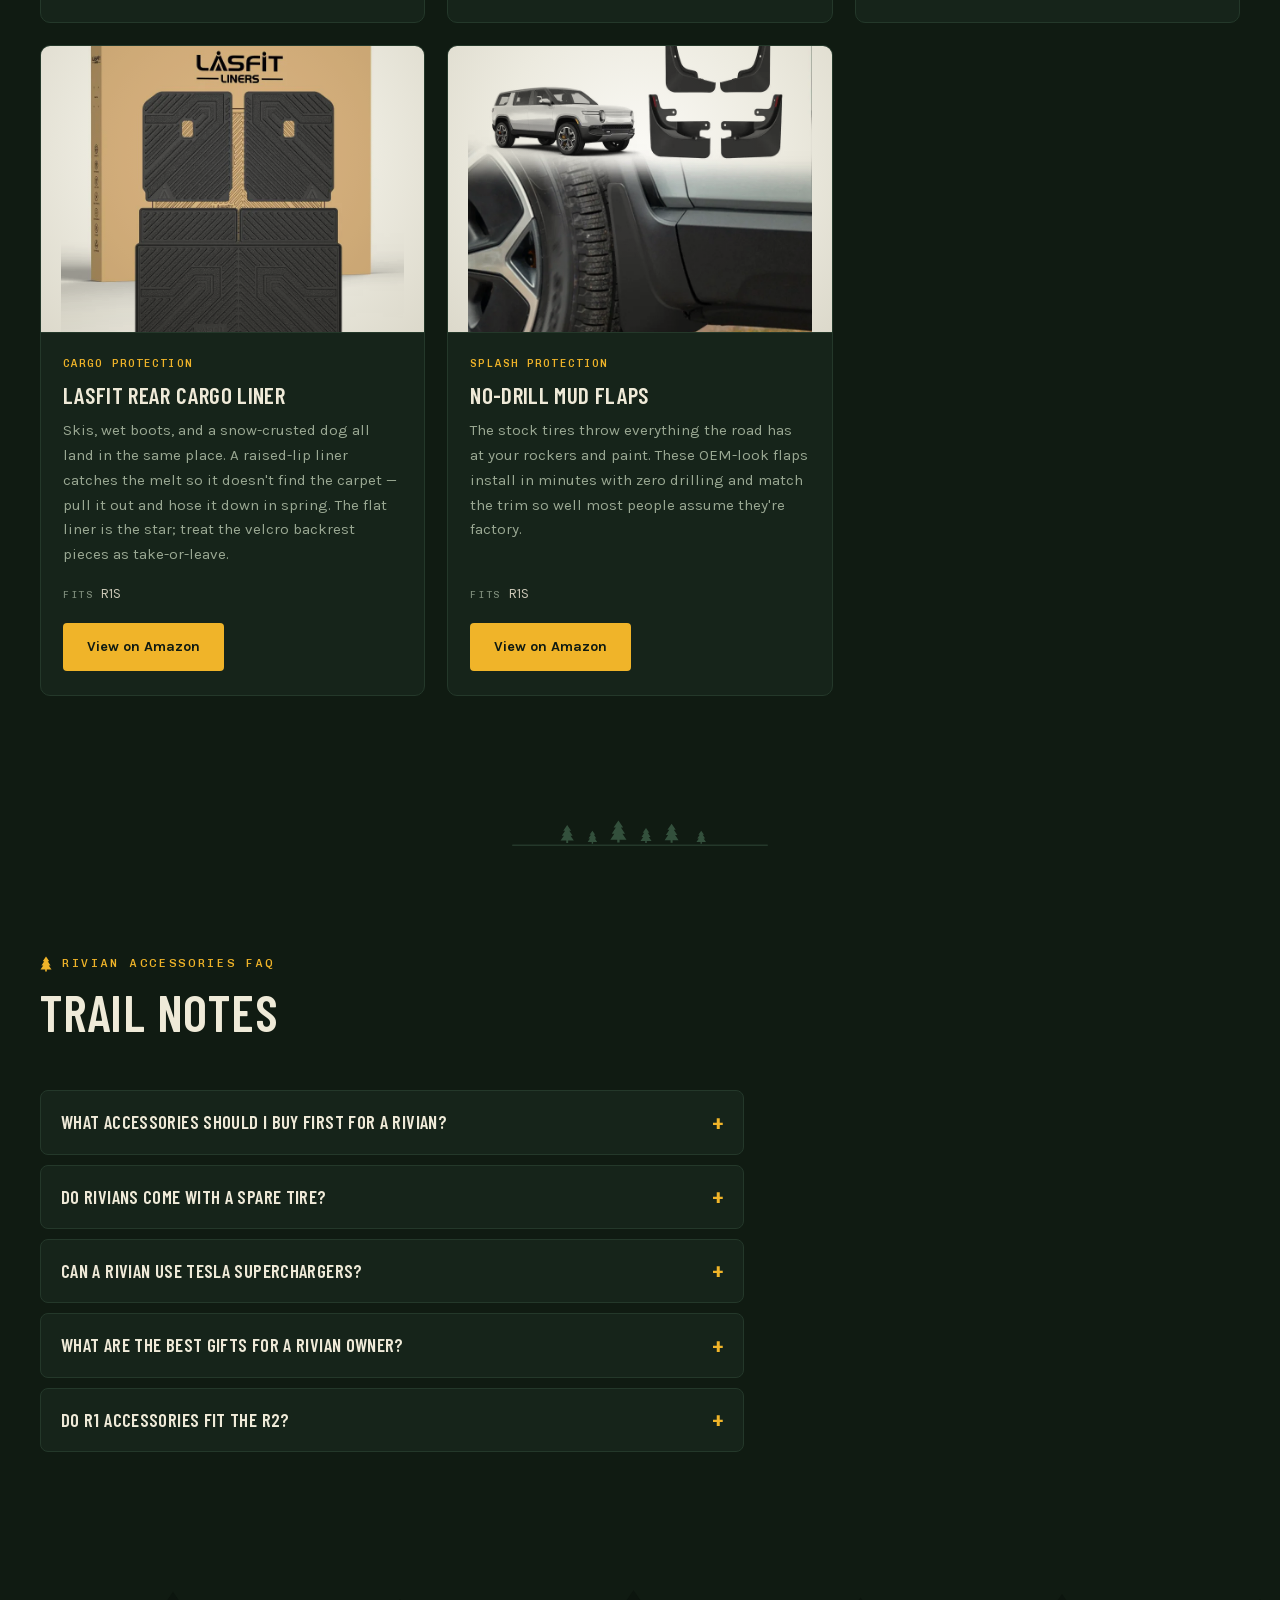
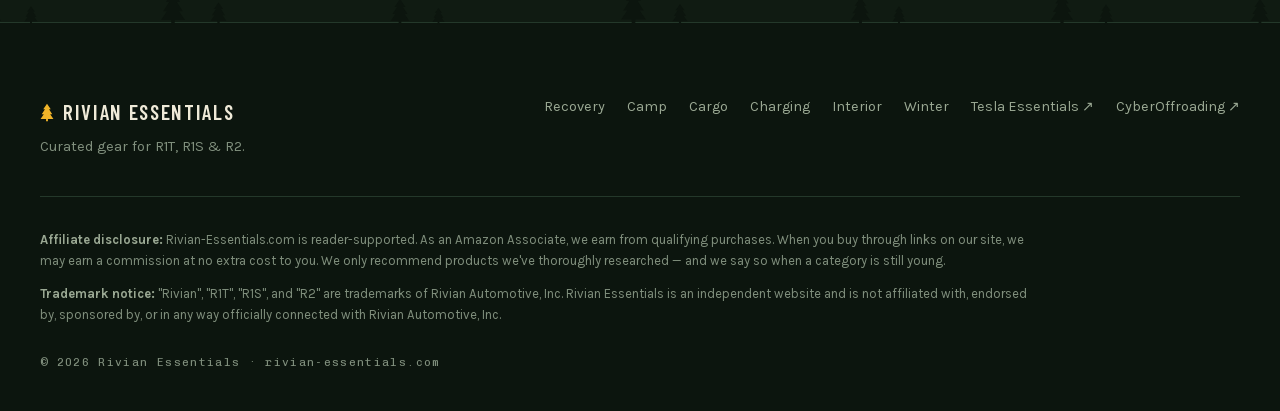
==== commit 3e7b1689: "Add Rivian referral bar (reprCode CHRIS1332989) Compass-yellow strip above the hero, matching the si" ====
--- a/index.html
+++ b/index.html
@@ -108,6 +108,14 @@
     </defs>
   </svg>
 
+  <!-- ============ REFERRAL STRIP ============ -->
+  <a class="referral-bar" href="https://rivian.com/configurations/list?reprCode=CHRIS1332989" target="_blank" rel="nofollow sponsored noopener noreferrer">
+    <span class="referral-bar__inner">
+      <span class="referral-bar__q">Don&rsquo;t have a Rivian yet?</span>
+      <span class="referral-bar__offer">Get up to 500 Rivian Rewards points + 3 months of Adventure Network charging with our referral&nbsp;code&nbsp;<span class="referral-bar__arrow" aria-hidden="true">&rarr;</span></span>
+    </span>
+  </a>
+
   <!-- ============ HERO ============ -->
   <header class="hero" role="banner">
     <div class="hero__topo" aria-hidden="true">
--- a/css/style.css
+++ b/css/style.css
@@ -222,6 +222,65 @@
 
 .treeline--footer use {
   fill: var(--pine-2);
+}
+
+/* ==========================================================================
+   REFERRAL STRIP — compass-yellow bar at the very top
+   ========================================================================== */
+
+.referral-bar {
+  display: block;
+  background: var(--compass);
+  color: var(--forest);
+  transition: background 180ms var(--ease);
+}
+
+.referral-bar:hover,
+.referral-bar:focus-visible {
+  background: var(--compass-hot);
+}
+
+.referral-bar__inner {
+  max-width: var(--max-w);
+  margin: 0 auto;
+  padding: 11px 24px;
+  display: flex;
+  justify-content: center;
+  align-items: baseline;
+  flex-wrap: wrap;
+  gap: 4px 10px;
+  font-size: 0.85rem;
+  line-height: 1.5;
+  text-align: center;
+}
+
+.referral-bar__q {
+  font-family: var(--font-mono);
+  font-size: 0.64rem;
+  letter-spacing: 0.14em;
+  text-transform: uppercase;
+  opacity: 0.7;
+}
+
+.referral-bar__offer {
+  font-weight: 700;
+}
+
+.referral-bar__arrow {
+  display: inline-block; /* inline elements ignore transform */
+  transition: transform 200ms var(--ease-out);
+}
+
+.referral-bar:hover .referral-bar__arrow,
+.referral-bar:focus-visible .referral-bar__arrow {
+  transform: translateX(3px);
+}
+
+@media (max-width: 639px) {
+  .referral-bar__inner {
+    padding: 10px 20px;
+    font-size: 0.78rem;
+  }
 }
 
 /* ==========================================================================
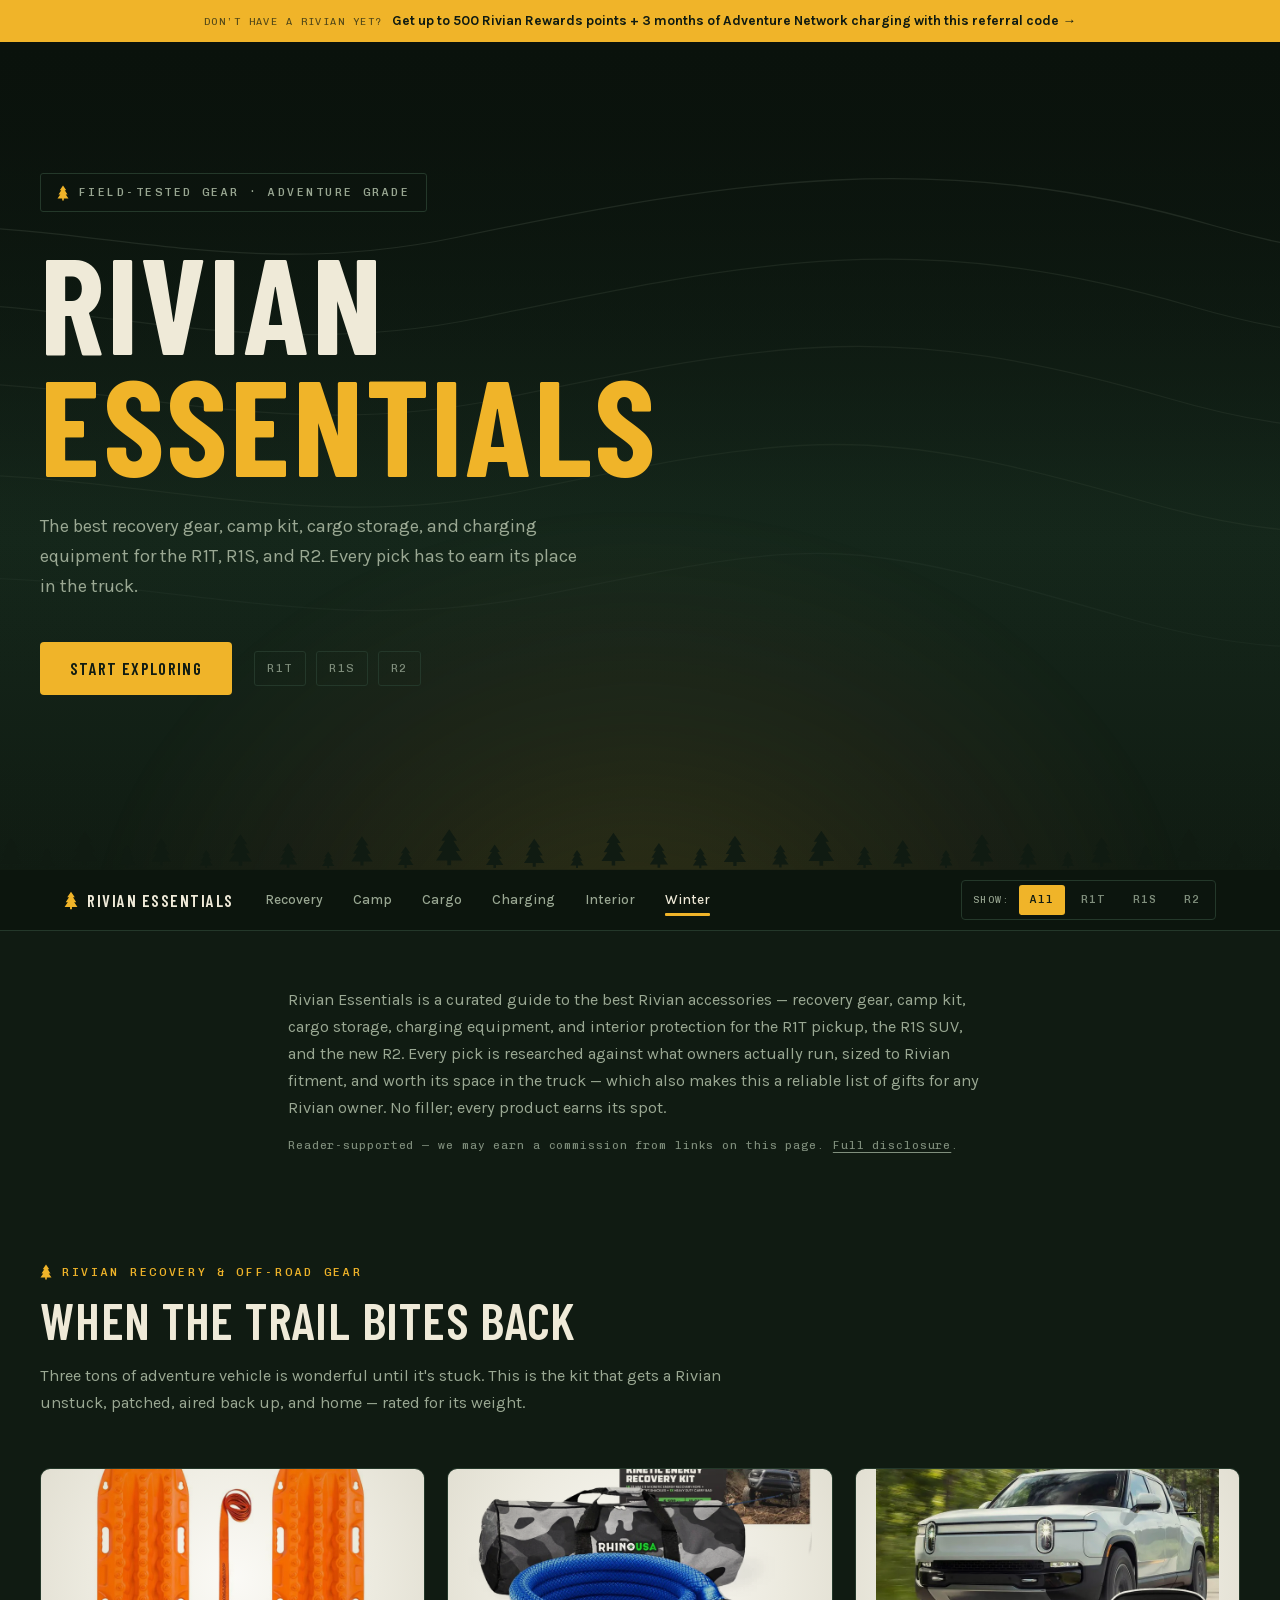
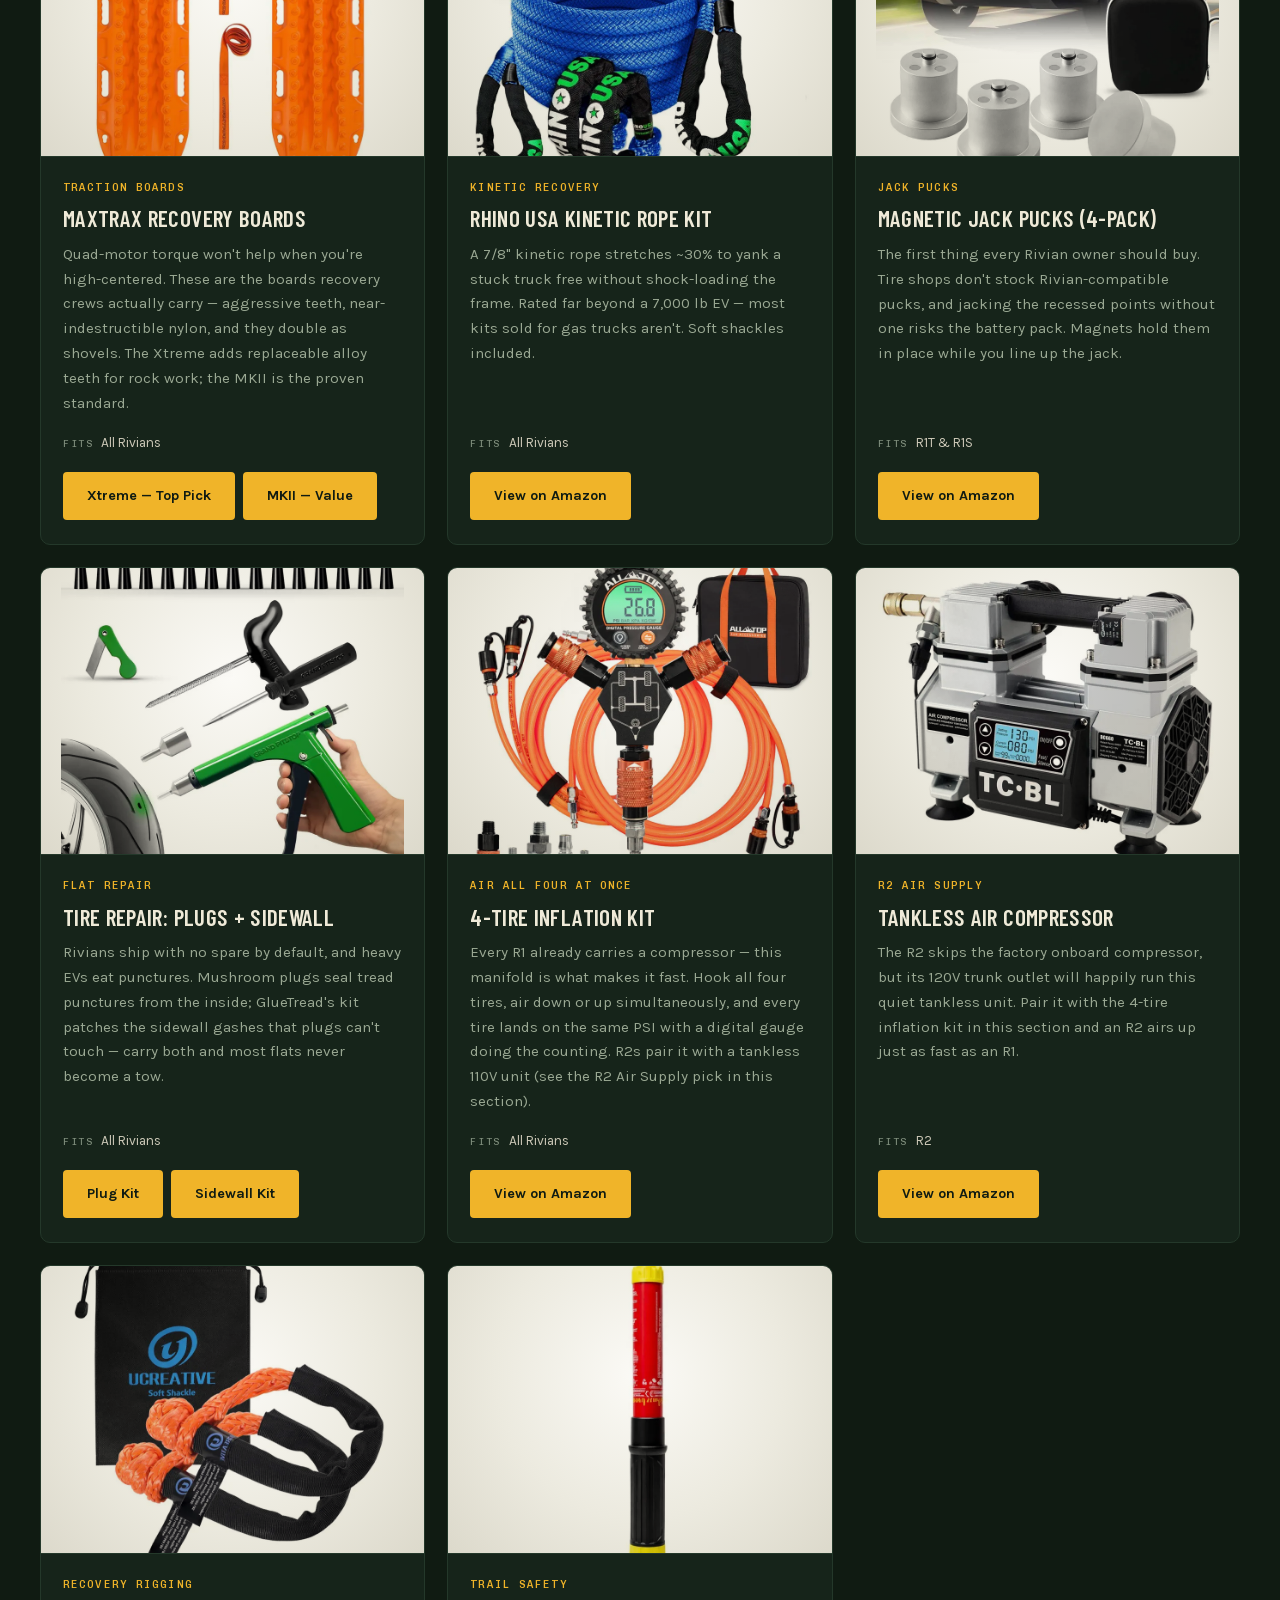
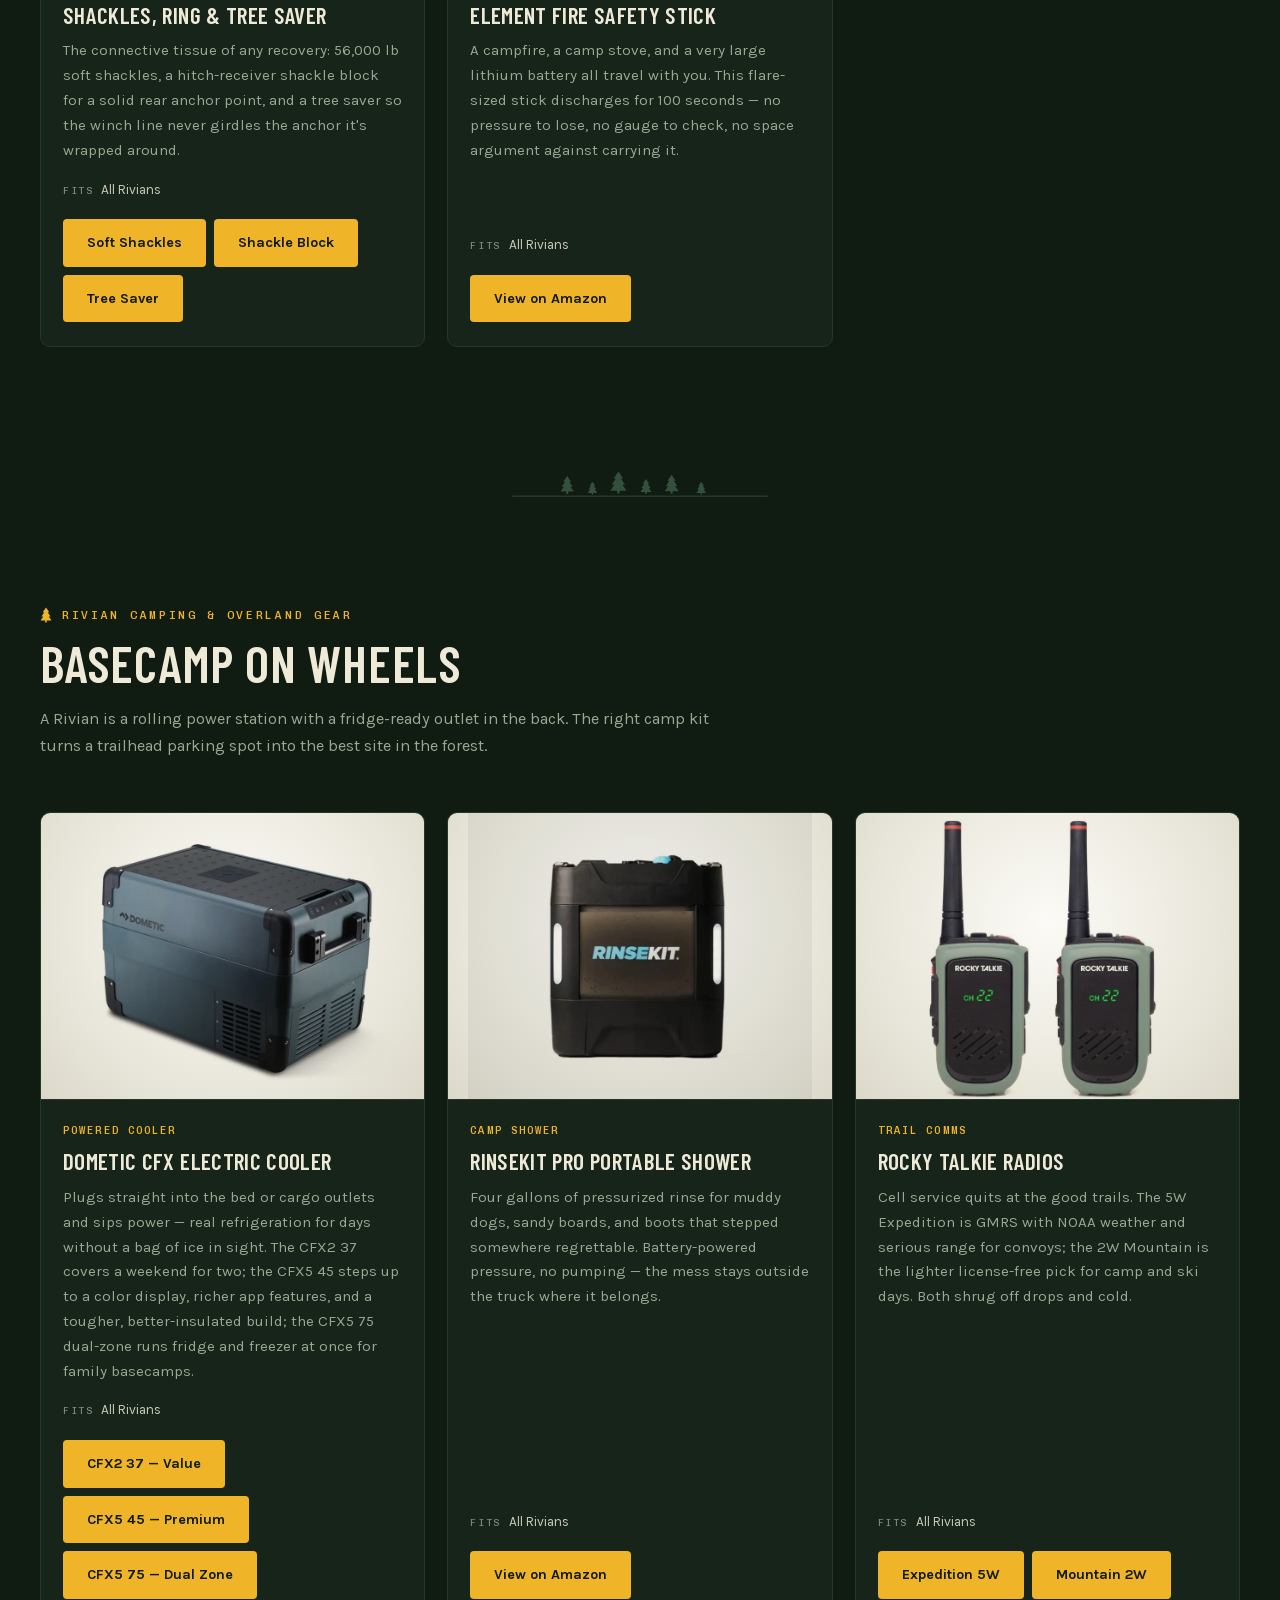
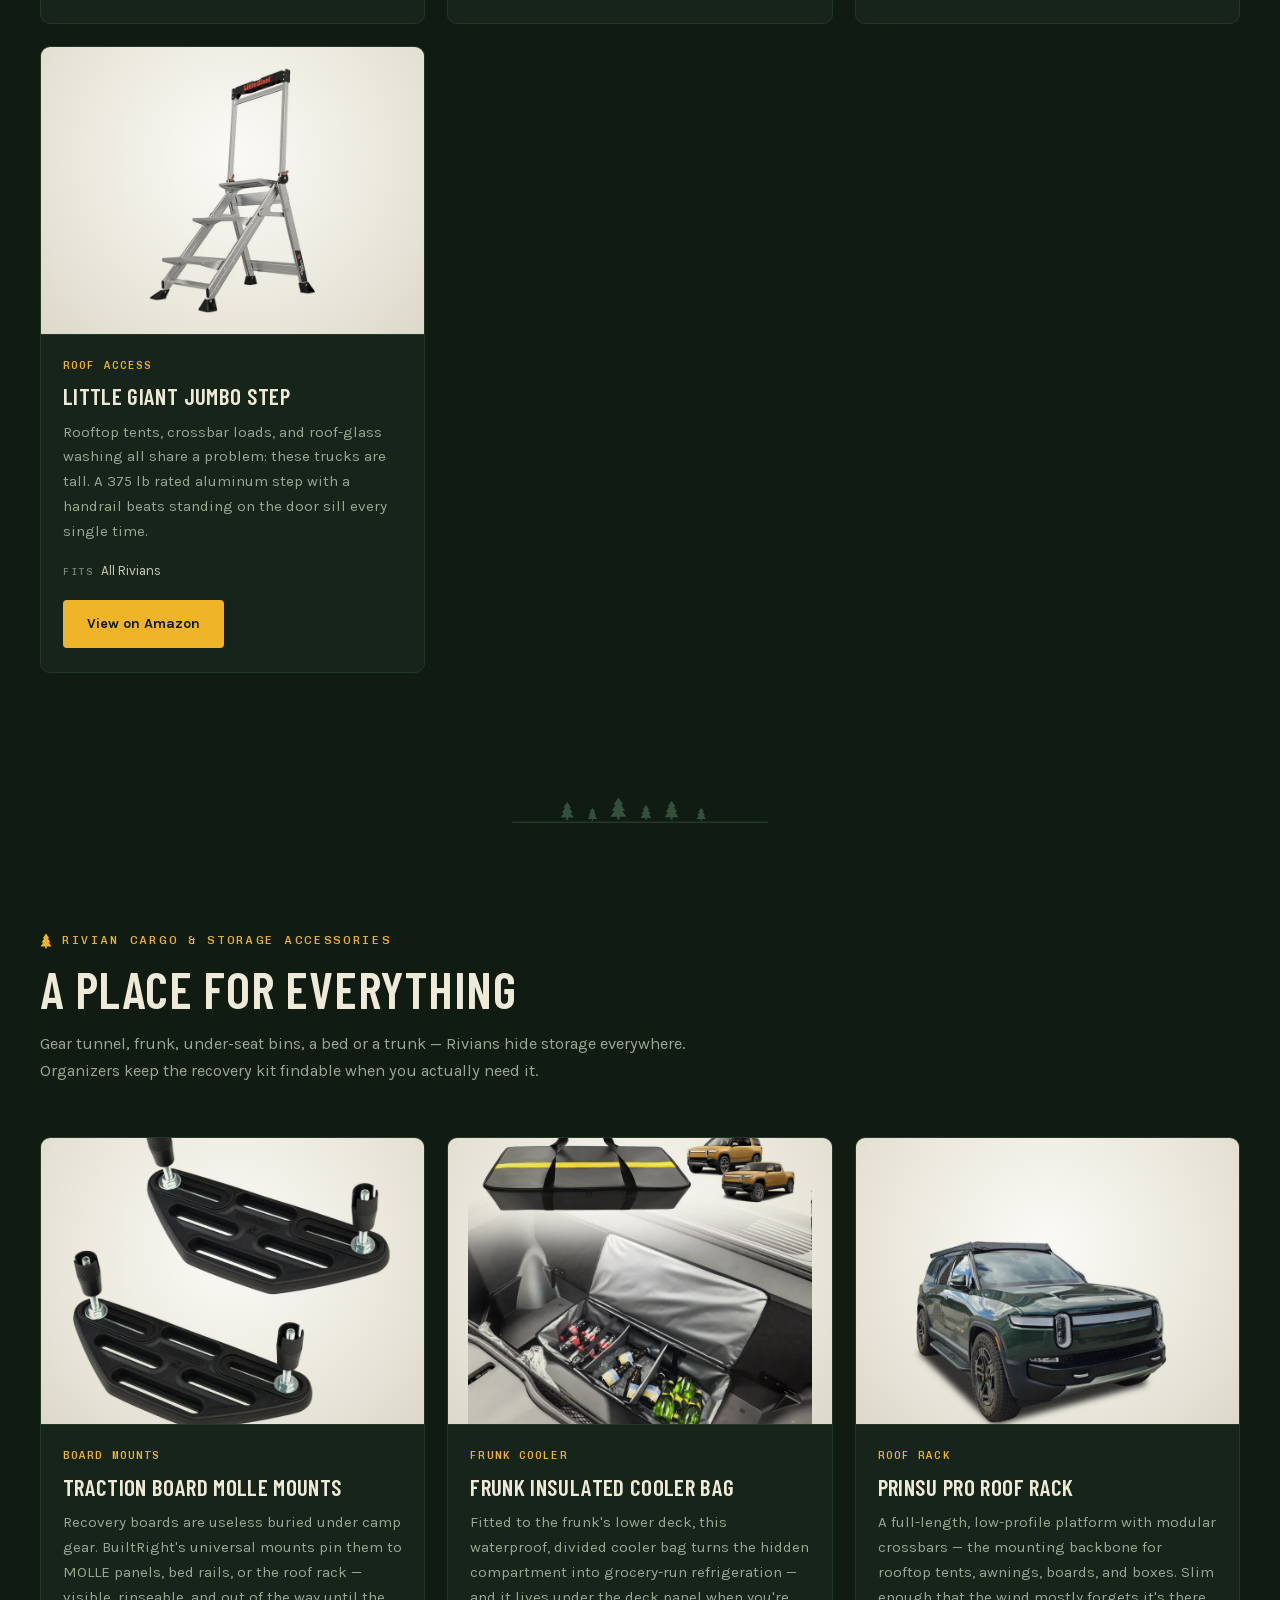
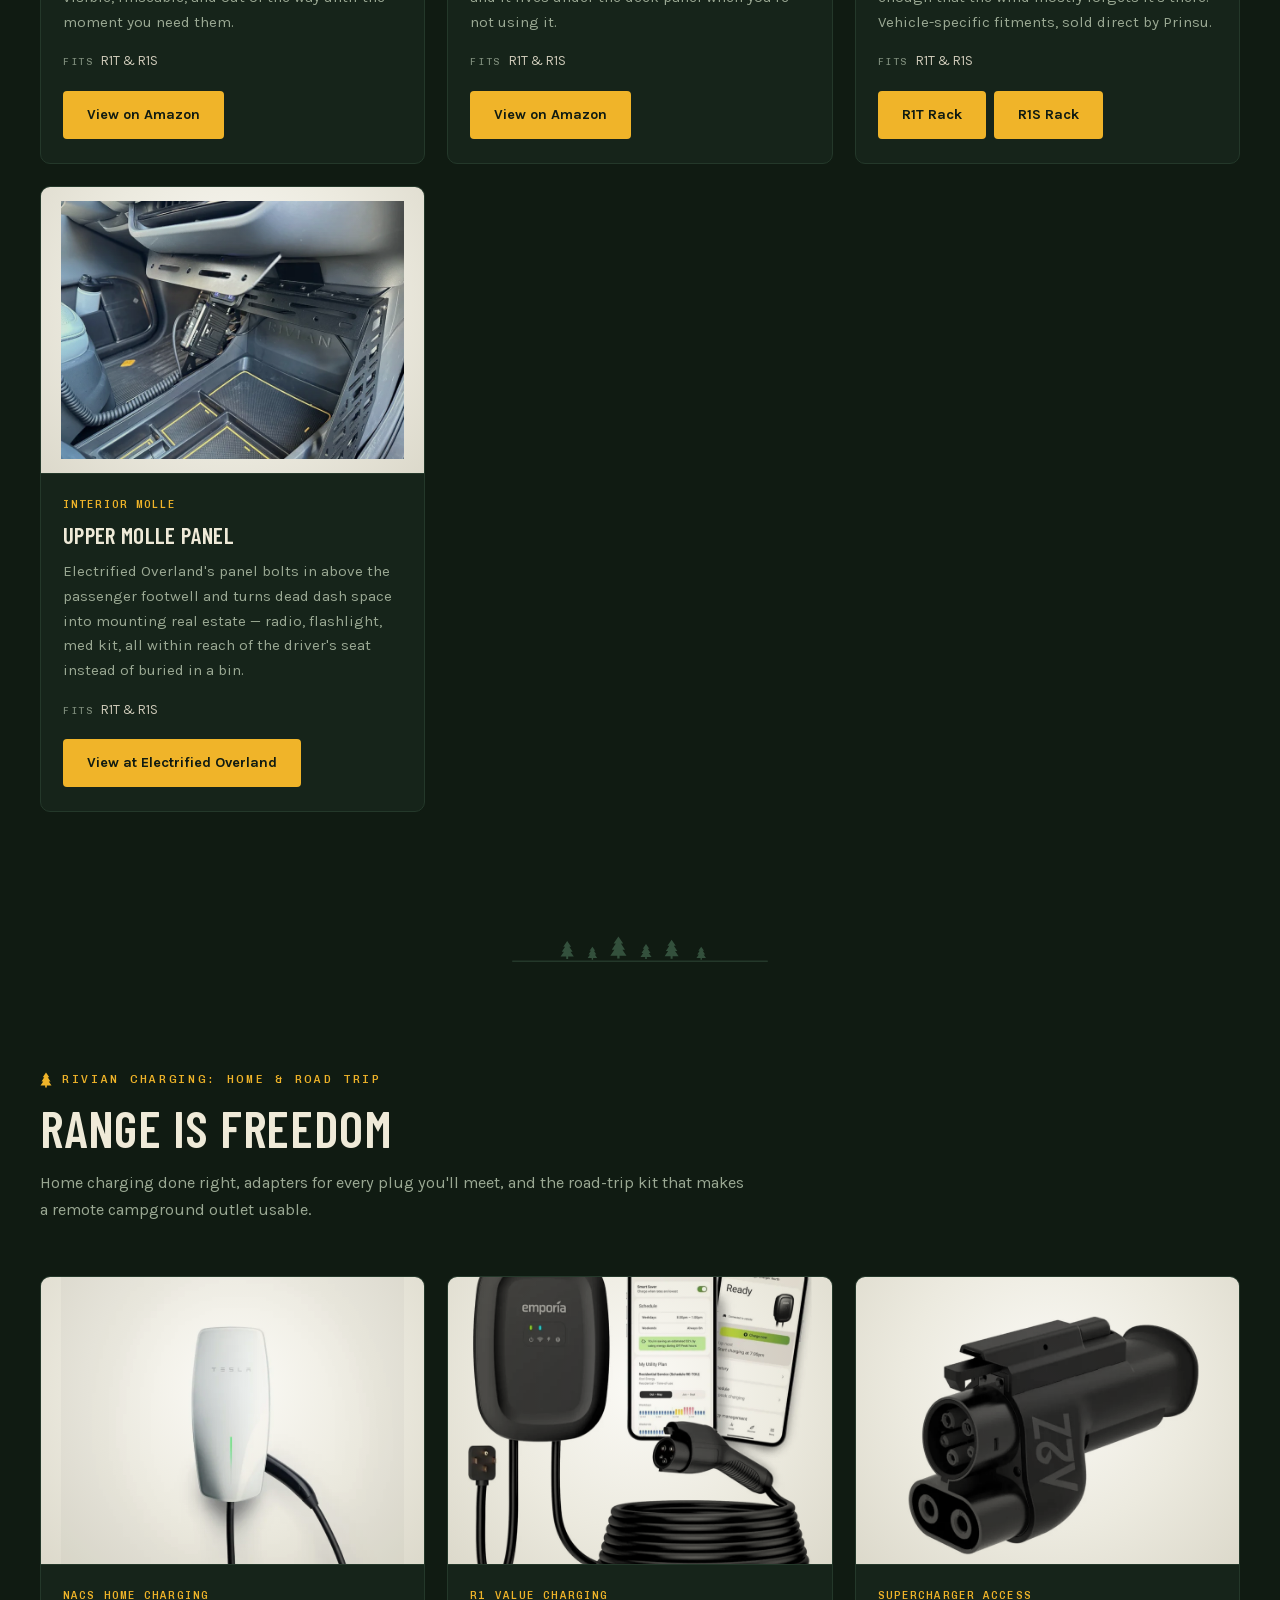
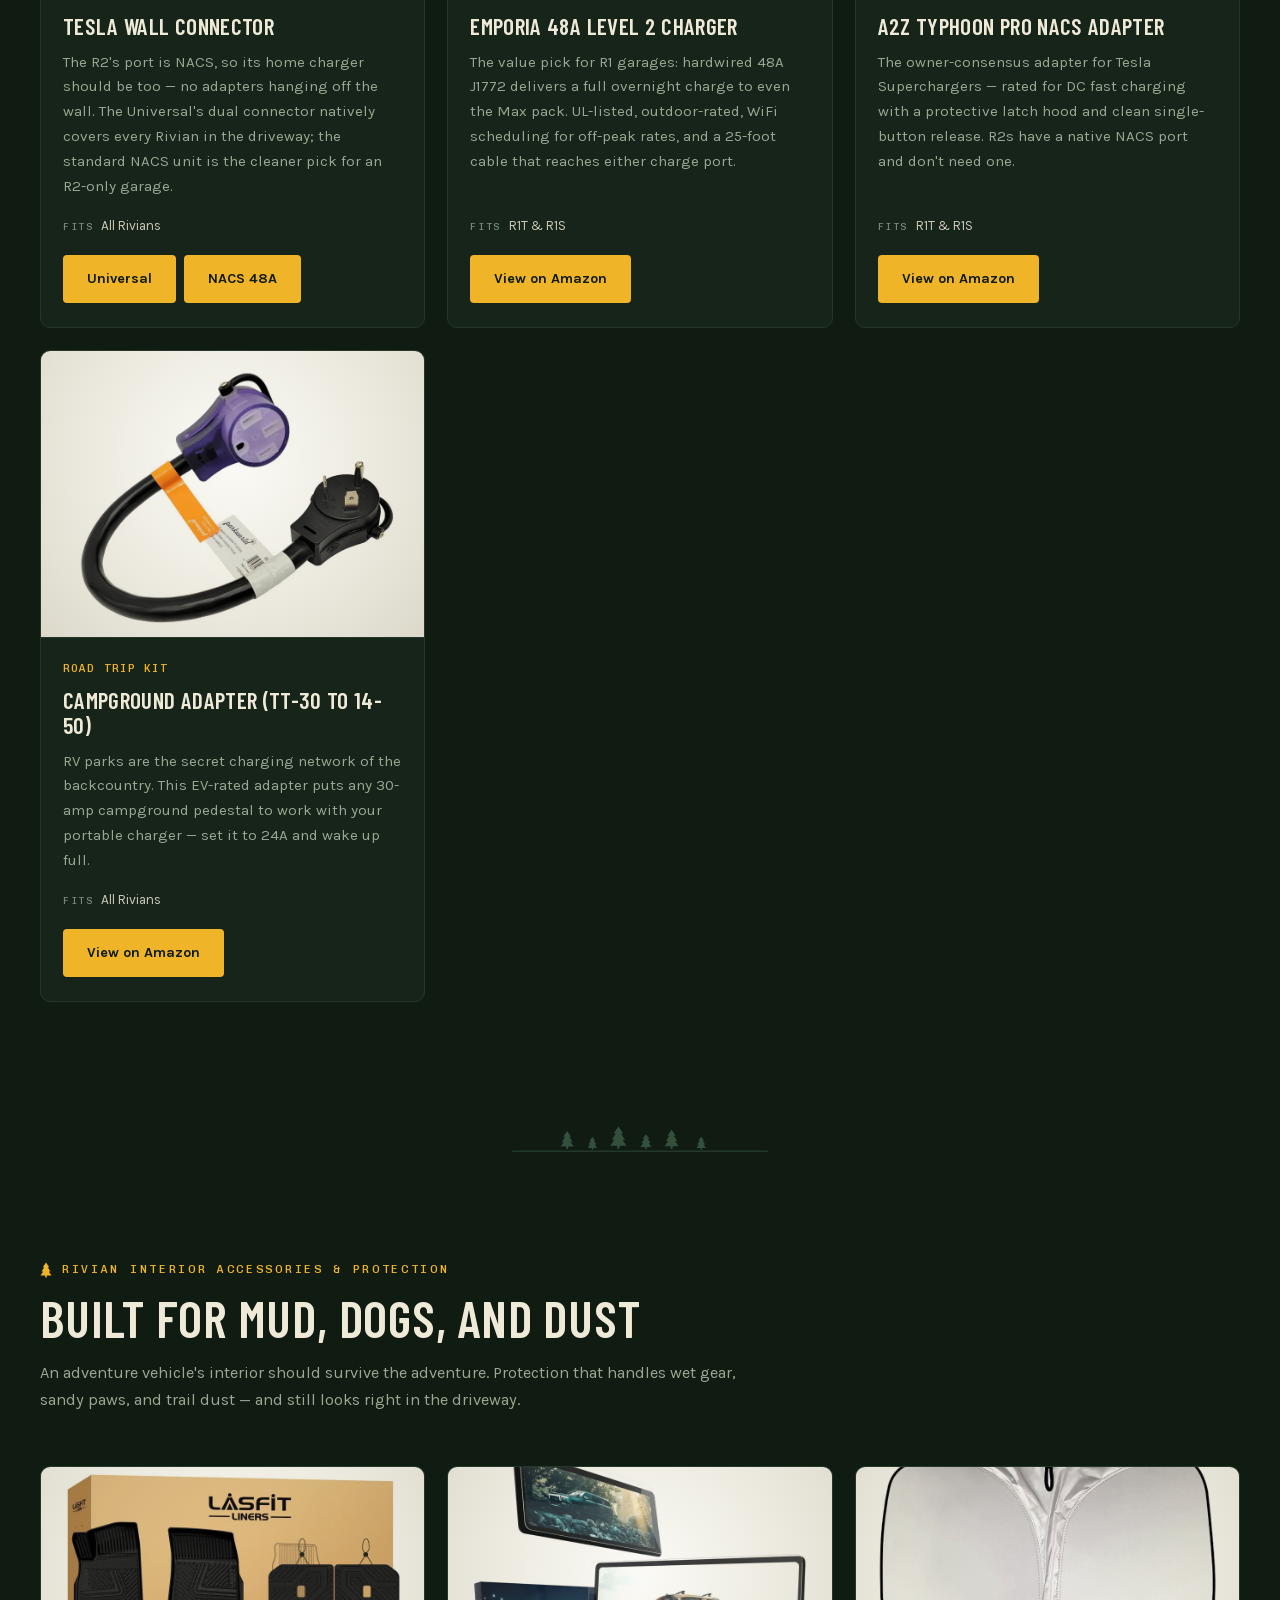
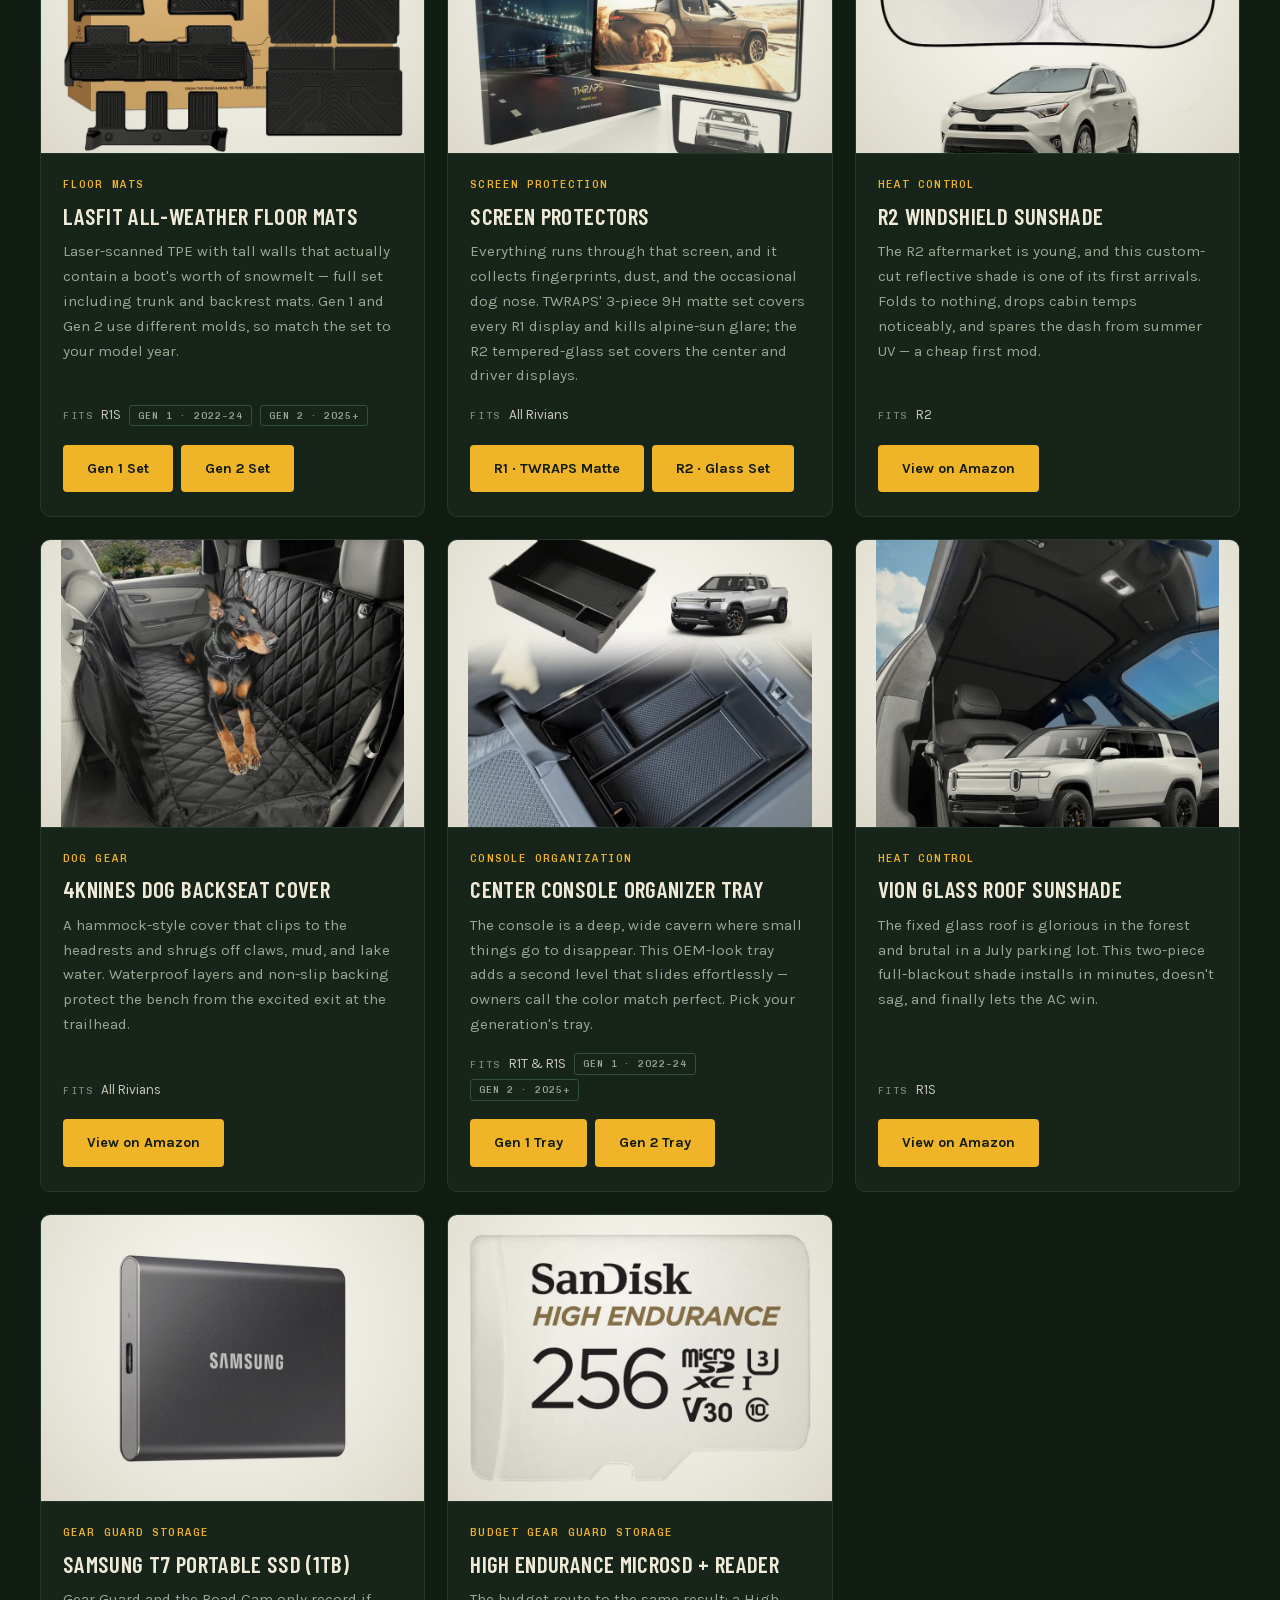
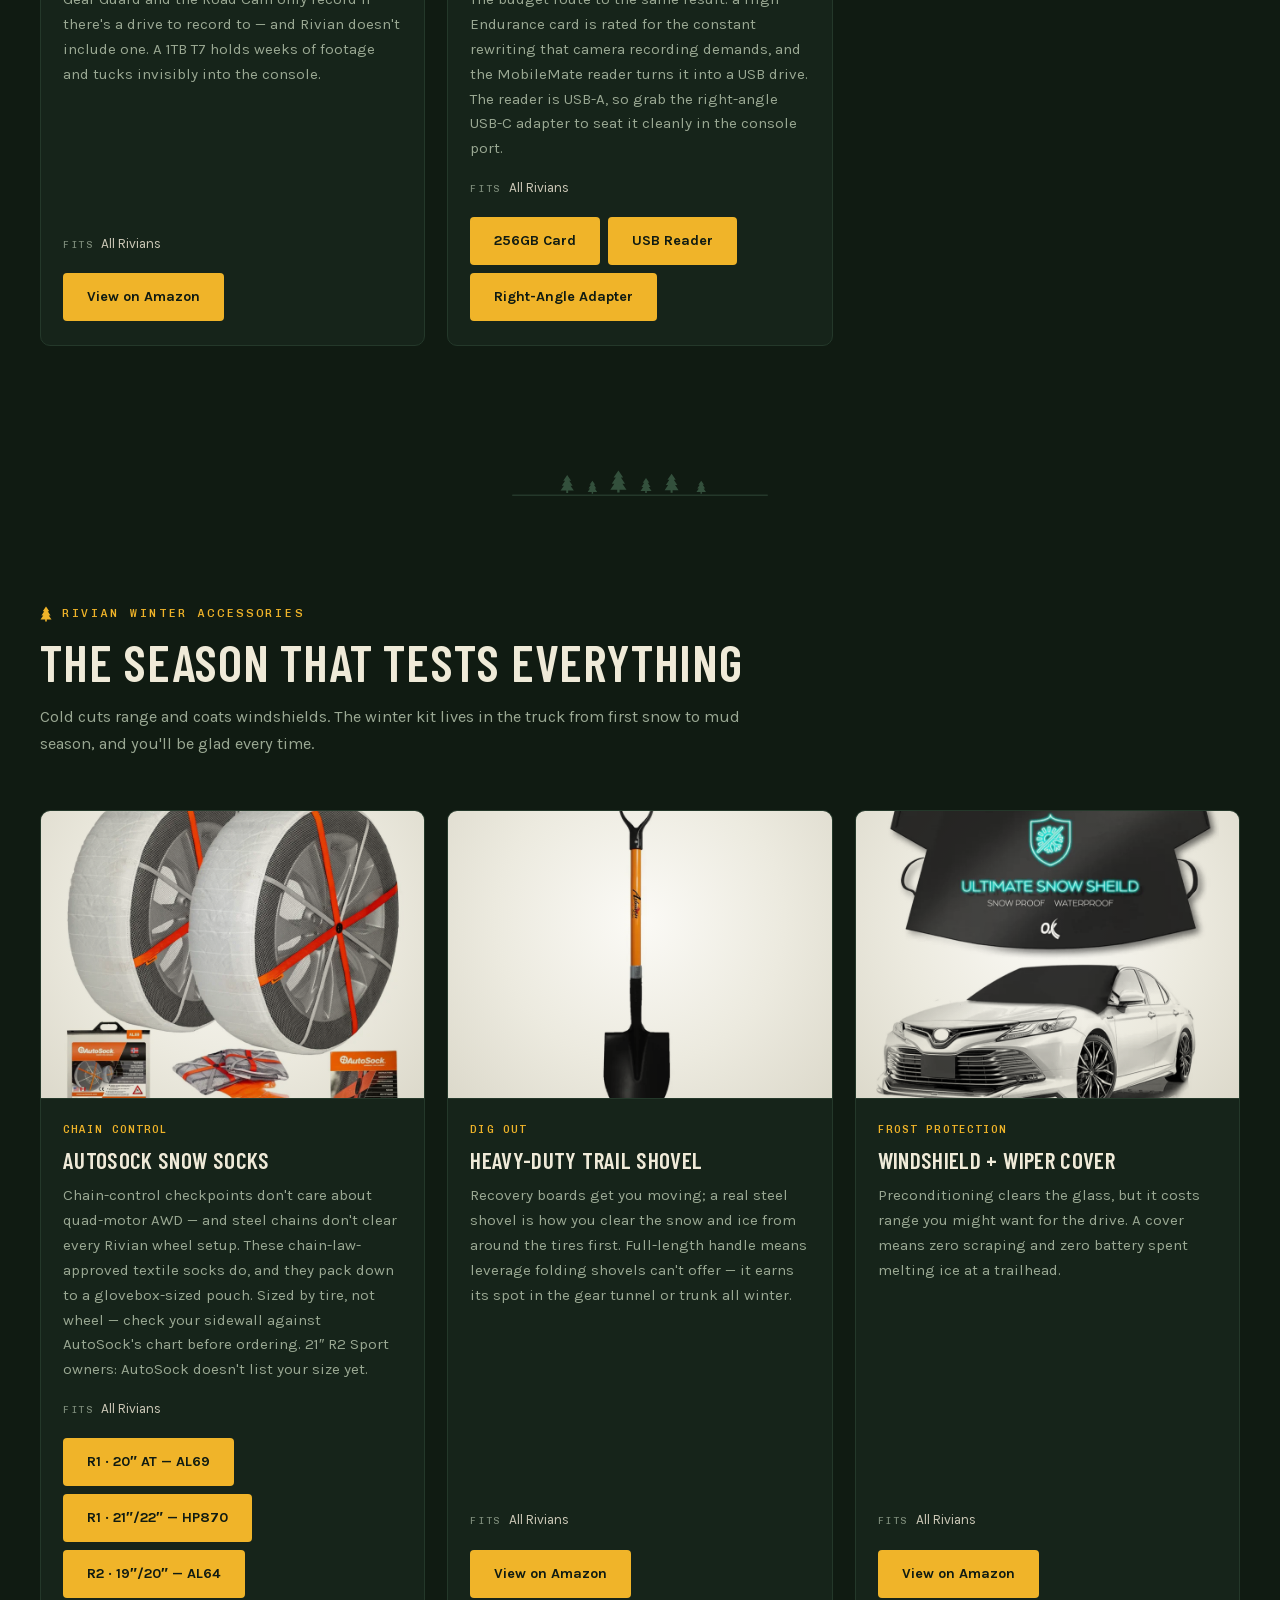
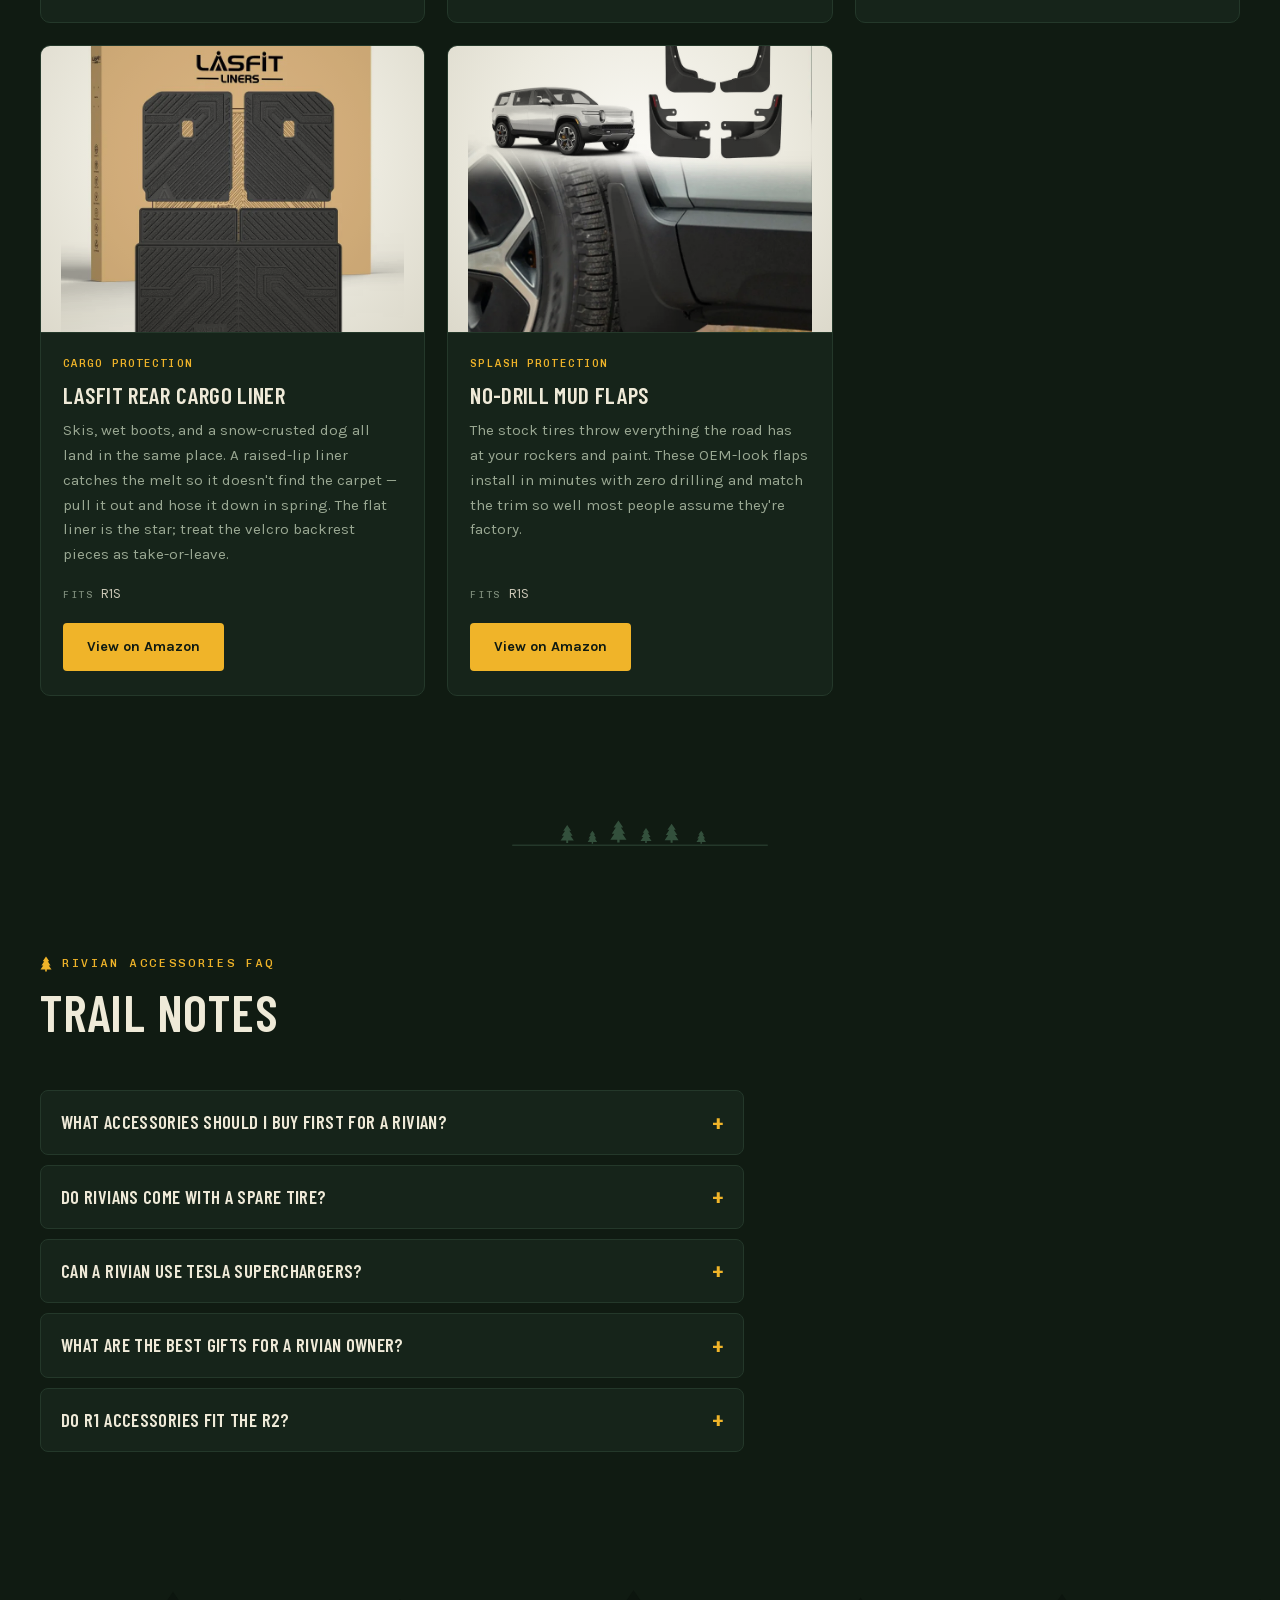
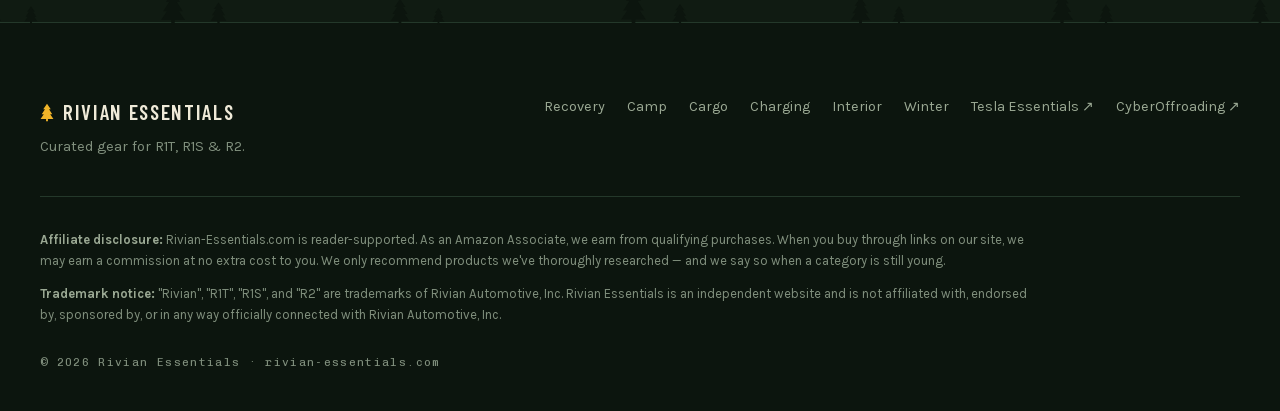
==== commit 0132735e: "Referral bar: 'our' -> 'this' (code belongs to a friend) Co-Authored-By: Claude Fable 5 <noreply@ant" ====
--- a/index.html
+++ b/index.html
@@ -112,7 +112,7 @@
   <a class="referral-bar" href="https://rivian.com/configurations/list?reprCode=CHRIS1332989" target="_blank" rel="nofollow sponsored noopener noreferrer">
     <span class="referral-bar__inner">
       <span class="referral-bar__q">Don&rsquo;t have a Rivian yet?</span>
-      <span class="referral-bar__offer">Get up to 500 Rivian Rewards points + 3 months of Adventure Network charging with our referral&nbsp;code&nbsp;<span class="referral-bar__arrow" aria-hidden="true">&rarr;</span></span>
+      <span class="referral-bar__offer">Get up to 500 Rivian Rewards points + 3 months of Adventure Network charging with this referral&nbsp;code&nbsp;<span class="referral-bar__arrow" aria-hidden="true">&rarr;</span></span>
     </span>
   </a>
 
